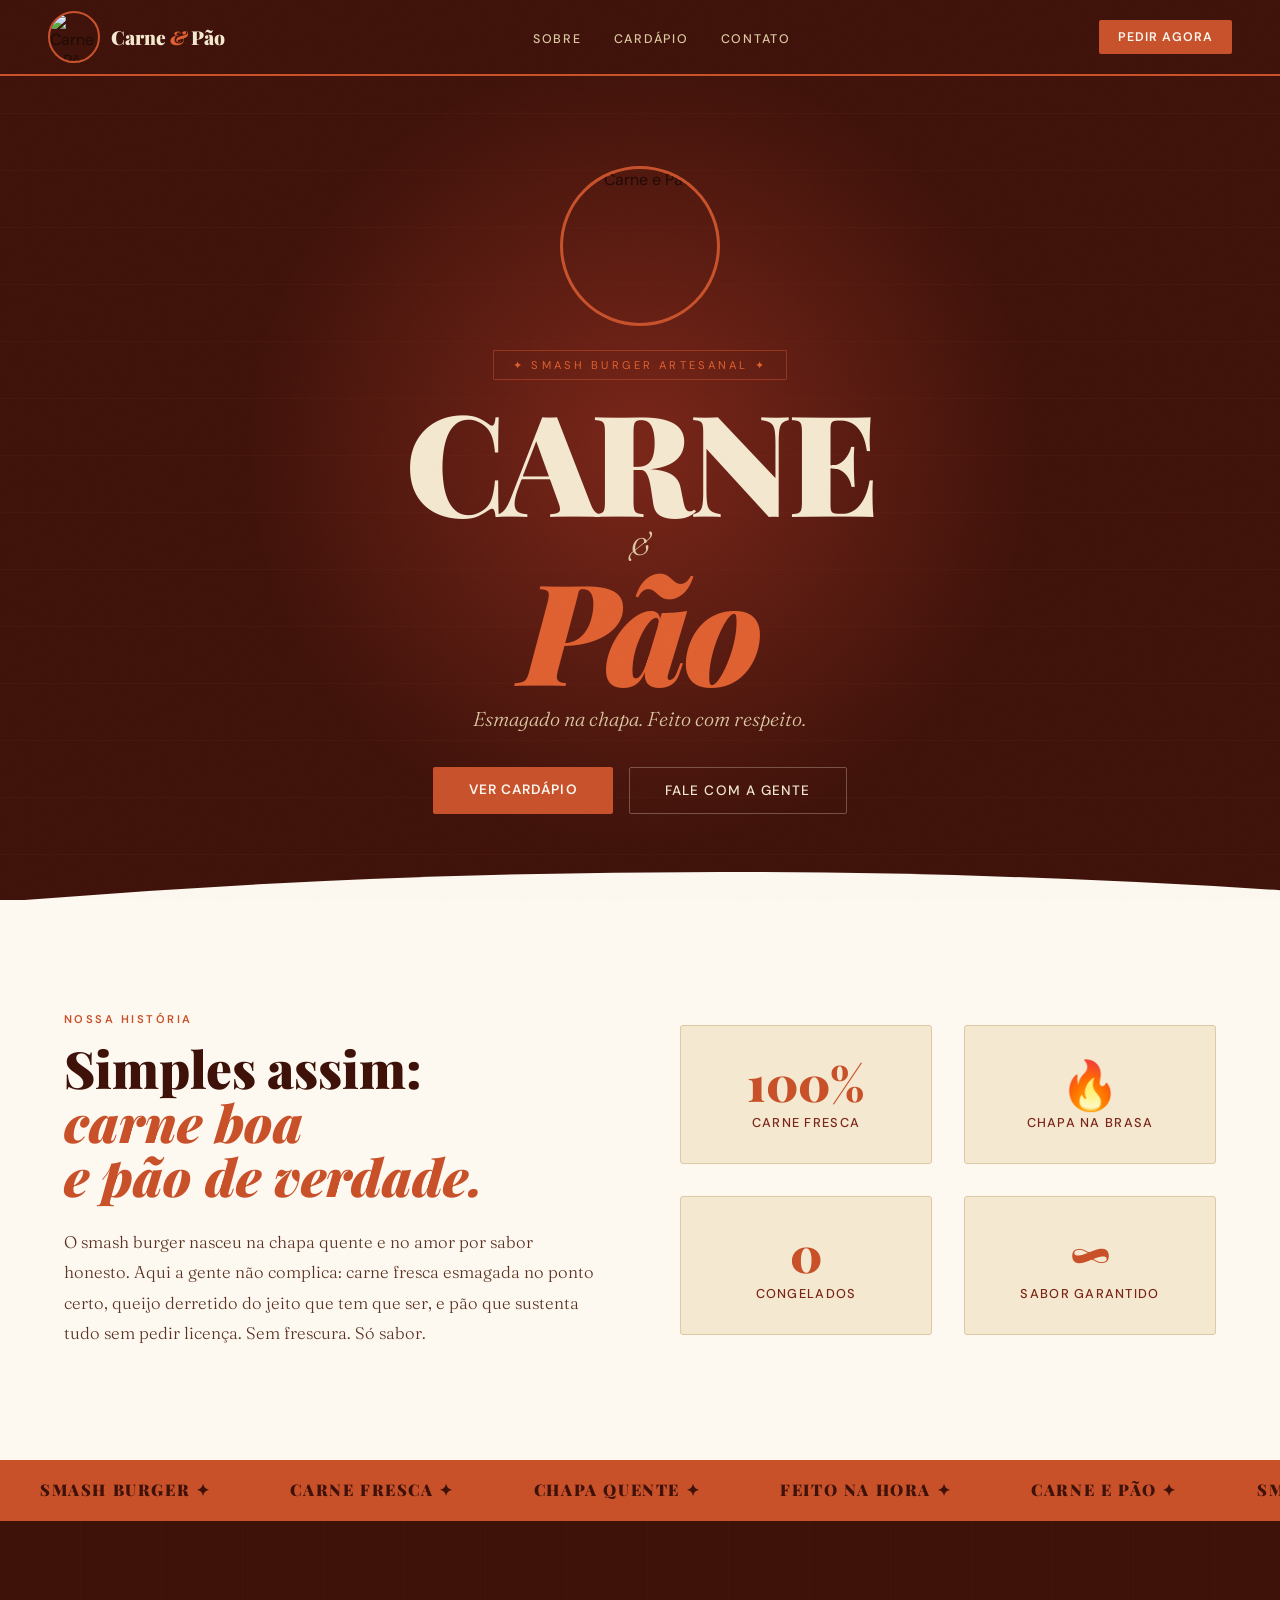
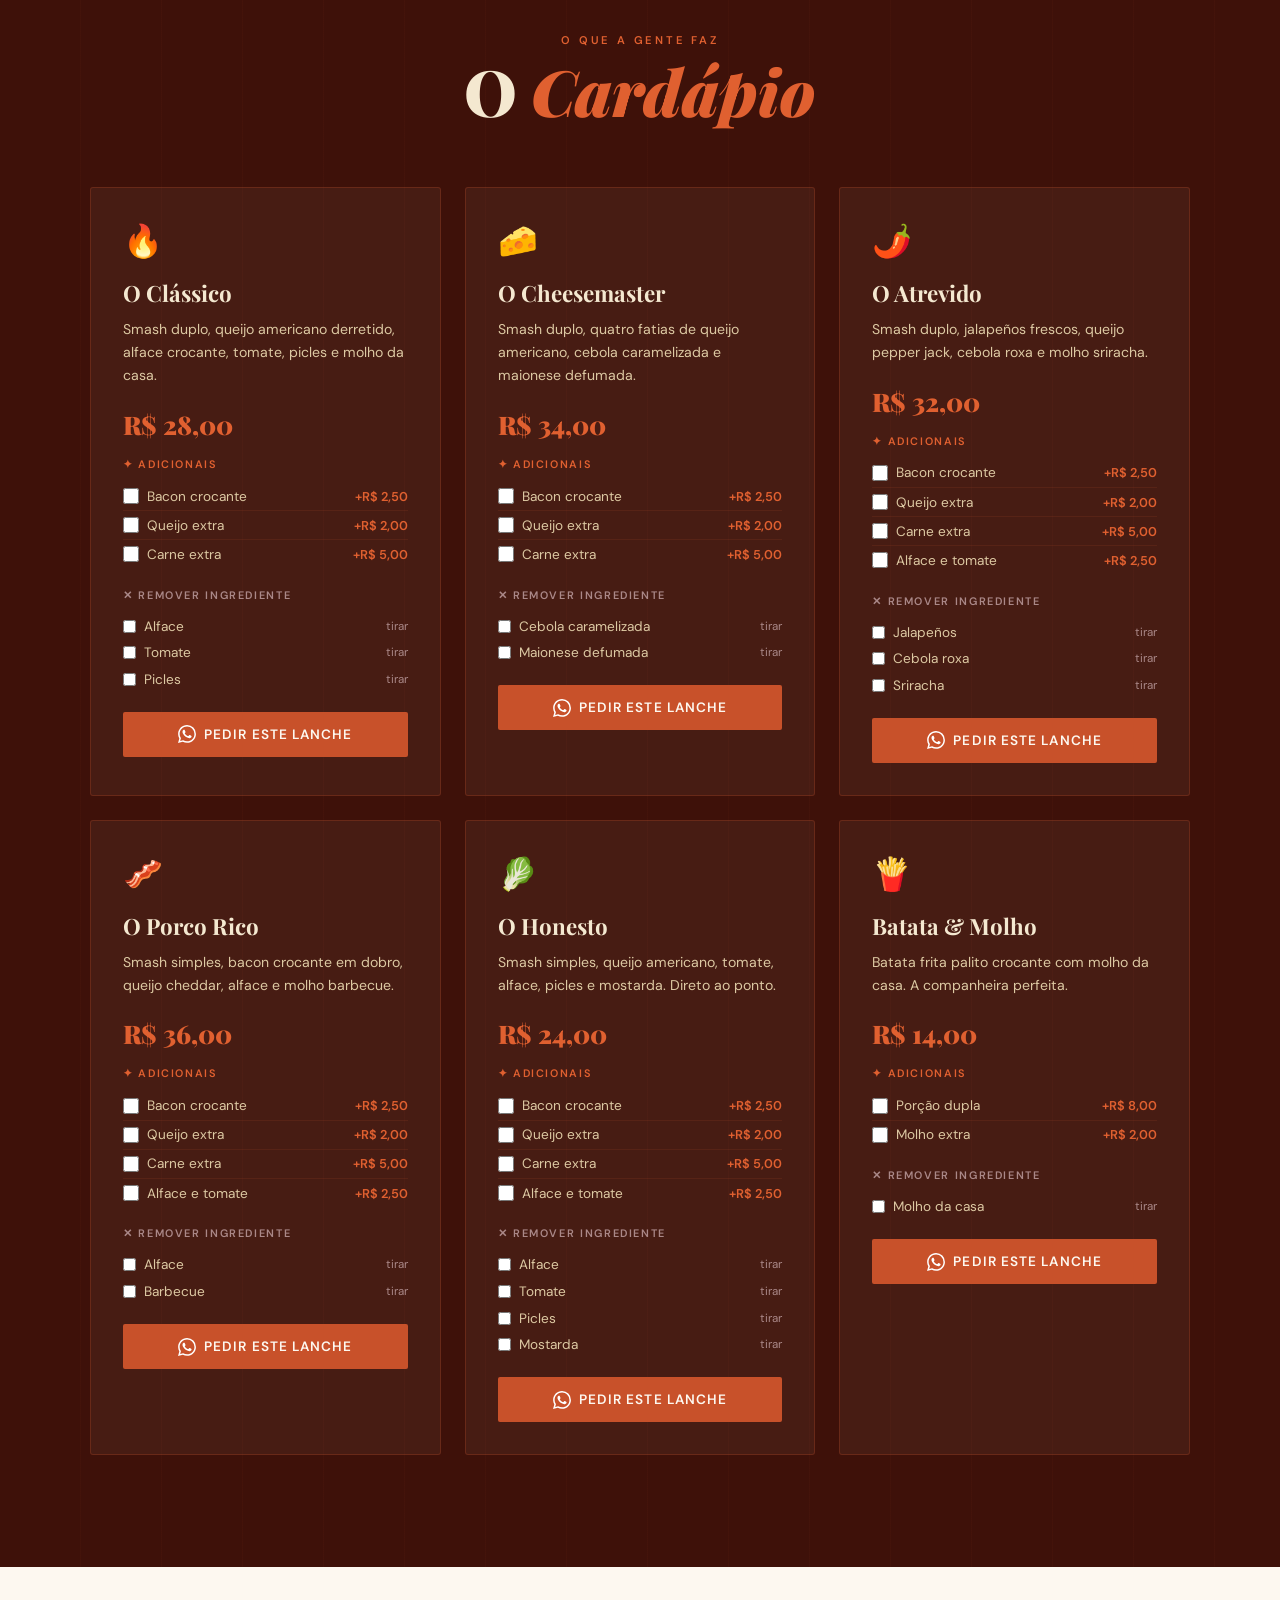
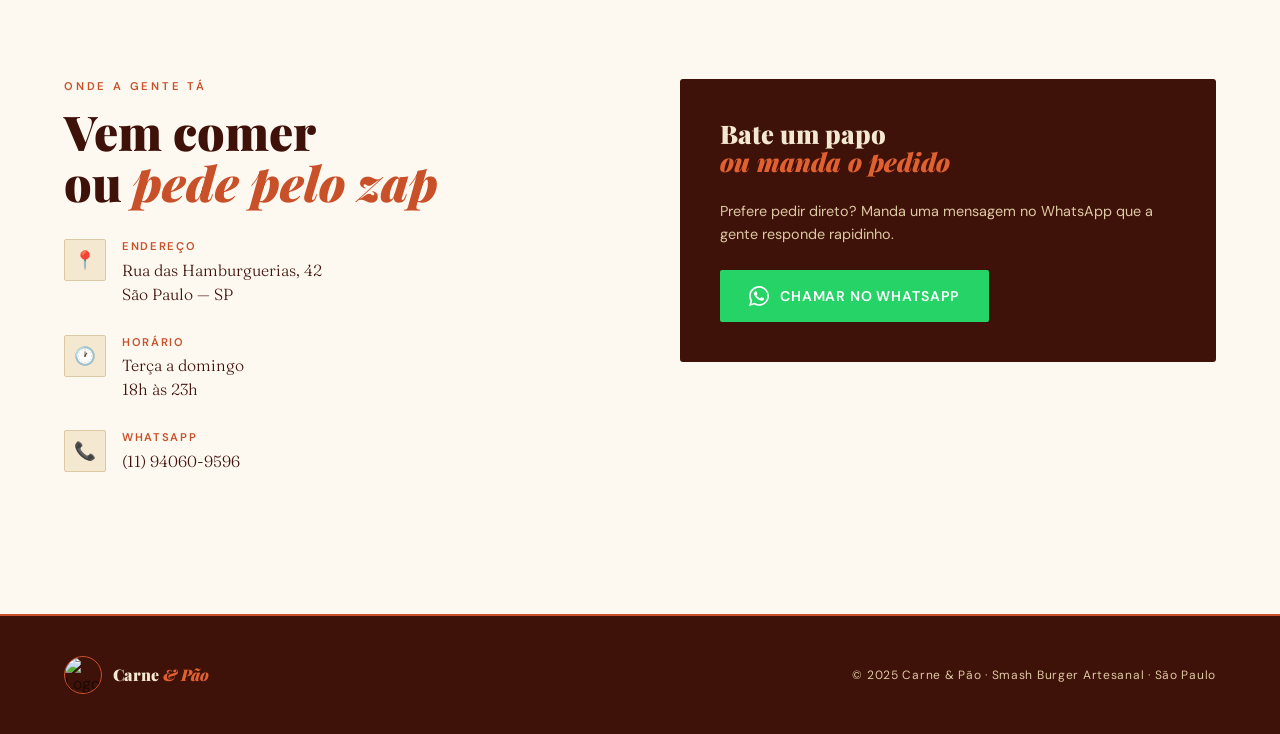
==== index.html @ 50d73ce3 "Update index.html" ====
<!DOCTYPE html>
<html lang="pt-BR">
<head>
  <meta charset="UTF-8"/>
  <meta name="viewport" content="width=device-width, initial-scale=1.0"/>
  <title>Carne & Pão — Smash Burger</title>
  <link rel="preconnect" href="https://fonts.googleapis.com">
  <link href="https://fonts.googleapis.com/css2?family=Playfair+Display:ital,wght@0,700;0,900;1,700&family=Fraunces:ital,opsz,wght@0,9..144,300;1,9..144,400&family=DM+Sans:wght@400;500;600&display=swap" rel="stylesheet">
  <style>
    * , ::before, *::after { margin:0; padding:0; box-sizing:border-box; }
    :root {
      --laranja:#C8512A; --laranja-vivo:#E06030;
      --vinho:#7A2518; --vinho-escuro:#3E1109;
      --creme:#F4E8D0; --creme-escuro:#DDC9A3;
      --branco:#FDF8F0; --texto:#1E0A04;
    }
    html { scroll-behavior:smooth; }
    body { font-family:'DM Sans',sans-serif; background:var(--creme); color:var(--texto); overflow-x:hidden; }
    body::after { content:''; position:fixed; inset:0; z-index:999; pointer-events:none;
      background-image:url("data:image/svg+xml,%3Csvg xmlns='http://www.w3.org/2000/svg' width='300' height='300'%3E%3Cfilter id='g'%3E%3CfeTurbulence type='fractalNoise' baseFrequency='0.9' numOctaves='4' stitchTiles='stitch'/%3E%3C/filter%3E%3Crect width='300' height='300' filter='url(%23g)' opacity='0.045'/%3E%3C/svg%3E"); opacity:.6; }
    /* NAV */
    nav { position:fixed; top:0; left:0; right:0; z-index:200; display:flex; align-items:center; justify-content:space-between; padding:0.7rem 3rem; background:var(--vinho-escuro); border-bottom:2px solid var(--laranja); }
    .nav-logo-img { height:52px; width:52px; border-radius:50%; object-fit:cover; border:2px solid var(--laranja); }
    .nav-brand { font-family:'Playfair Display',serif; font-weight:900; font-size:1.2rem; color:var(--creme); margin-left:.7rem; }
    .nav-brand span { color:var(--laranja-vivo); font-style:italic; }
    .nav-left { display:flex; align-items:center; }
    .nav-links { list-style:none; display:flex; gap:2rem; }
    .nav-links a { font-size:.78rem; font-weight:500; letter-spacing:.14em; text-transform:uppercase; color:var(--creme-escuro); text-decoration:none; transition:color .2s; }
    .nav-links a:hover { color:var(--laranja-vivo); }
    .nav-wpp { background:var(--laranja); color:var(--branco); padding:.55rem 1.2rem; border-radius:2px; font-size:.78rem; font-weight:600; letter-spacing:.08em; text-transform:uppercase; text-decoration:none; transition:background .2s,transform .15s; }
    .nav-wpp:hover { background:var(--laranja-vivo); transform:translateY(-1px); }
    /* HERO */
    #hero { min-height:100vh; background:var(--vinho-escuro); display:flex; align-items:center; justify-content:center; position:relative; overflow:hidden; padding-top:80px; }
    .hero-circle { position:absolute; width:min(90vw,780px); height:min(90vw,780px); border-radius:50%; background:radial-gradient(circle at center,var(--vinho) 0%,transparent 72%); top:50%; left:50%; transform:translate(-50%,-50%); }
    #hero::before { content:''; position:absolute; inset:0; background-image:repeating-linear-gradient(180deg,transparent,transparent 56px,rgba(200,81,42,.06) 56px,rgba(200,81,42,.06) 57px); }
    .hero-arc { position:absolute; bottom:-2px; left:0; right:0; }
    .hero-inner { position:relative; z-index:2; text-align:center; padding:2rem 1.5rem; display:flex; flex-direction:column; align-items:center; }
    .hero-logo { width:160px; height:160px; border-radius:50%; object-fit:cover; border:3px solid var(--laranja); margin-bottom:1.5rem; animation:fadeUp .7s ease both; }
    .hero-badge { display:inline-block; font-size:.7rem; letter-spacing:.28em; text-transform:uppercase; color:var(--laranja-vivo); border:1px solid rgba(200,81,42,.5); padding:.45rem 1.2rem; border-radius:1px; margin-bottom:1.2rem; animation:fadeUp .7s .12s ease both; }
    .hero-title { font-family:'Playfair Display',serif; font-size:clamp(3rem,11vw,9rem); font-weight:900; line-height:.85; color:var(--creme); letter-spacing:-.03em; animation:fadeUp .7s .2s ease both; }
    .hero-title em { font-style:italic; color:var(--laranja-vivo); }
    .hero-e { font-family:'Fraunces',serif; font-style:italic; font-weight:300; font-size:clamp(1rem,3vw,2rem); color:var(--creme-escuro); margin:.3rem 0; animation:fadeUp .7s .28s ease both; }
    .hero-sub { font-family:'Fraunces',serif; font-style:italic; font-weight:300; font-size:clamp(.95rem,2vw,1.25rem); color:var(--creme-escuro); margin-top:1.2rem; margin-bottom:2.2rem; animation:fadeUp .7s .36s ease both; }
    .hero-btns { display:flex; gap:1rem; flex-wrap:wrap; justify-content:center; animation:fadeUp .7s .44s ease both; }
    .btn-primary { background:var(--laranja); color:var(--branco); padding:.9rem 2.2rem; border-radius:2px; font-size:.85rem; font-weight:600; letter-spacing:.08em; text-transform:uppercase; text-decoration:none; transition:background .2s,transform .15s; }
    .btn-primary:hover { background:var(--laranja-vivo); transform:translateY(-2px); }
    .btn-ghost { background:transparent; color:var(--creme); padding:.9rem 2.2rem; border-radius:2px; border:1.5px solid rgba(244,232,208,.3); font-size:.85rem; font-weight:500; letter-spacing:.08em; text-transform:uppercase; text-decoration:none; transition:border-color .2s,color .2s,transform .15s; }
    .btn-ghost:hover { border-color:var(--creme); transform:translateY(-2px); }
    /* SOBRE */
    #sobre { background:var(--branco); padding:7rem 4rem; display:grid; grid-template-columns:1fr 1fr; gap:5rem; align-items:center; }
    .sobre-label { font-size:.7rem; letter-spacing:.22em; text-transform:uppercase; color:var(--laranja); font-weight:600; margin-bottom:1rem; }
    .sobre-titulo { font-family:'Playfair Display',serif; font-size:clamp(2.2rem,4vw,3.5rem); font-weight:900; line-height:1.05; color:var(--vinho-escuro); margin-bottom:1.5rem; }
    .sobre-titulo em { font-style:italic; color:var(--laranja); }
    .sobre-texto { font-family:'Fraunces',serif; font-size:1.05rem; line-height:1.8; color:#5a3020; font-weight:300; }
    .sobre-stats { display:grid; grid-template-columns:1fr 1fr; gap:2rem; }
    .stat { background:var(--creme); border:1px solid var(--creme-escuro); padding:2rem 1.5rem; border-radius:3px; text-align:center; }
    .stat-num { font-family:'Playfair Display',serif; font-size:3rem; font-weight:900; color:var(--laranja); line-height:1; }
    .stat-desc { font-size:.8rem; letter-spacing:.1em; text-transform:uppercase; color:var(--vinho); margin-top:.5rem; font-weight:500; }
    /* FAIXA */
    .faixa { background:var(--laranja); padding:1.2rem 0; overflow:hidden; white-space:nowrap; }
    .faixa-inner { display:inline-flex; animation:slide 18s linear infinite; }
    .faixa-item { font-family:'Playfair Display',serif; font-size:1rem; font-weight:900; letter-spacing:.1em; text-transform:uppercase; color:var(--vinho-escuro); padding:0 2.5rem; }
    @keyframes slide { from{transform:translateX(0)} to{transform:translateX(-50%)} }
    /* CARDÁPIO */
    #cardapio { background:var(--vinho-escuro); padding:7rem 4rem; position:relative; overflow:hidden; }
    #cardapio::before { content:''; position:absolute; inset:0; background-image:repeating-linear-gradient(90deg,transparent,transparent 80px,rgba(200,81,42,.04) 80px,rgba(200,81,42,.04) 81px); }
    .section-header { text-align:center; margin-bottom:4rem; position:relative; z-index:2; }
    .section-label { font-size:.7rem; letter-spacing:.25em; text-transform:uppercase; color:var(--laranja-vivo); font-weight:600; margin-bottom:.8rem; }
    .section-titulo { font-family:'Playfair Display',serif; font-size:clamp(2rem,5vw,4rem); font-weight:900; color:var(--creme); line-height:1; }
    .section-titulo em { font-style:italic; color:var(--laranja-vivo); }
    .cardapio-grid { display:grid; grid-template-columns:repeat(auto-fit,minmax(300px,1fr)); gap:1.5rem; position:relative; z-index:2; max-width:1100px; margin:0 auto; }
    .card { background:rgba(244,232,208,.05); border:1px solid rgba(200,81,42,.25); border-radius:3px; padding:2rem; transition:background .2s,border-color .2s,transform .2s; position:relative; overflow:hidden; }
    .card::before { content:''; position:absolute; top:0; left:0; width:3px; height:100%; background:var(--laranja); transform:scaleY(0); transform-origin:bottom; transition:transform .3s ease; }
    .card:hover { background:rgba(244,232,208,.09); border-color:var(--laranja); transform:translateY(-3px); }
    .card:hover::before { transform:scaleY(1); }
    .card-emoji { font-size:2rem; margin-bottom:1rem; }
    .card-nome { font-family:'Playfair Display',serif; font-size:1.4rem; font-weight:700; color:var(--creme); margin-bottom:.6rem; }
    .card-desc { font-size:.88rem; line-height:1.65; color:var(--creme-escuro); margin-bottom:1.2rem; }
    .card-preco-base { font-family:'Playfair Display',serif; font-size:1.6rem; font-weight:900; color:var(--laranja-vivo); margin-bottom:1rem; }
    /* ADICIONAIS */
    .adicionais { margin-bottom:1.2rem; }
    .adicionais-titulo { font-size:.68rem; letter-spacing:.15em; text-transform:uppercase; color:var(--laranja-vivo); font-weight:600; margin-bottom:.7rem; }
    .adicional-item { display:flex; align-items:center; justify-content:space-between; padding:.35rem 0; border-bottom:1px solid rgba(200,81,42,.12); }
    .adicional-item:last-child { border-bottom:none; }
    .adicional-nome { font-size:.85rem; color:var(--creme-escuro); }
    .adicional-preco { font-size:.8rem; color:var(--laranja-vivo); font-weight:600; }
    .adicional-toggle { display:flex; align-items:center; gap:.5rem; }
    .adicional-toggle input[type=checkbox] { accent-color:var(--laranja); width:16px; height:16px; cursor:pointer; }
    /* REMOVÍVEIS */
    .removiveis { margin-bottom:1.2rem; }
    .removiveis-titulo { font-size:.68rem; letter-spacing:.15em; text-transform:uppercase; color:#a88; font-weight:600; margin-bottom:.7rem; }
    .remover-item { display:flex; align-items:center; gap:.5rem; padding:.3rem 0; }
    .remover-item label { font-size:.85rem; color:var(--creme-escuro); cursor:pointer; display:flex; align-items:center; gap:.5rem; }
    .remover-item input[type=checkbox]:checked + span { text-decoration:line-through; opacity:.5; }
    .btn-pedir { width:100%; background:var(--laranja); color:var(--branco); padding:.85rem; border:none; border-radius:2px; font-family:'DM Sans',sans-serif; font-size:.85rem; font-weight:600; letter-spacing:.08em; text-transform:uppercase; cursor:pointer; transition:background .2s,transform .15s; display:flex; align-items:center; justify-content:center; gap:.5rem; }
    .btn-pedir:hover { background:var(--laranja-vivo); transform:translateY(-1px); }
    .btn-pedir svg { width:18px; height:18px; fill:white; }
    /* CONTATO */
    #contato { background:var(--branco); padding:7rem 4rem; display:grid; grid-template-columns:1fr 1fr; gap:5rem; align-items:start; }
    .contato-titulo { font-family:'Playfair Display',serif; font-size:clamp(2rem,4vw,3rem); font-weight:900; color:var(--vinho-escuro); line-height:1.05; margin-bottom:2rem; }
    .contato-titulo em { font-style:italic; color:var(--laranja); }
    .info-item { display:flex; gap:1rem; align-items:flex-start; margin-bottom:1.8rem; }
    .info-icon { width:42px; height:42px; border-radius:2px; background:var(--creme); border:1px solid var(--creme-escuro); display:flex; align-items:center; justify-content:center; font-size:1.1rem; flex-shrink:0; }
    .info-label { font-size:.7rem; letter-spacing:.15em; text-transform:uppercase; color:var(--laranja); font-weight:600; margin-bottom:.3rem; }
    .info-valor { font-family:'Fraunces',serif; font-size:1rem; color:var(--vinho-escuro); font-weight:300; line-height:1.5; }
    .wpp-card { background:var(--vinho-escuro); border-radius:3px; padding:2.5rem; display:flex; flex-direction:column; gap:1.5rem; }
    .wpp-titulo { font-family:'Playfair Display',serif; font-size:1.6rem; font-weight:900; color:var(--creme); line-height:1.1; }
    .wpp-titulo em { font-style:italic; color:var(--laranja-vivo); }
    .wpp-desc { font-size:.9rem; color:var(--creme-escuro); line-height:1.6; }
    .btn-wpp { display:inline-flex; align-items:center; gap:.7rem; background:#25D366; color:#fff; padding:1rem 1.8rem; border-radius:2px; font-size:.88rem; font-weight:600; letter-spacing:.06em; text-transform:uppercase; text-decoration:none; transition:filter .2s,transform .15s; width:fit-content; }
    .btn-wpp:hover { filter:brightness(1.1); transform:translateY(-2px); }
    .btn-wpp svg { width:20px; height:20px; fill:white; }
    /* FOOTER */
    footer { background:var(--vinho-escuro); border-top:2px solid var(--laranja); padding:2.5rem 4rem; display:flex; align-items:center; justify-content:space-between; flex-wrap:wrap; gap:1rem; }
    .footer-logo { display:flex; align-items:center; gap:.7rem; }
    .footer-logo-img { width:38px; height:38px; border-radius:50%; object-fit:cover; border:1.5px solid var(--laranja); }
    .footer-logo-text { font-family:'Playfair Display',serif; font-weight:900; font-size:1rem; color:var(--creme); }
    .footer-logo-text span { font-style:italic; color:var(--laranja-vivo); }
    .footer-copy { font-size:.75rem; color:var(--creme-escuro); letter-spacing:.06em; }
    /* ANIMAÇÕES */
    @keyframes fadeUp { from{opacity:0;transform:translateY(24px)} to{opacity:1;transform:translateY(0)} }
    .reveal { opacity:0; transform:translateY(30px); transition:opacity .7s ease,transform .7s ease; }
    .reveal.visible { opacity:1; transform:none; }
    /* RESPONSIVE */
    @media(max-width:768px){
      nav { padding:1rem 1.5rem; }
      .nav-links { display:none; }
      #sobre,#contato { grid-template-columns:1fr; gap:3rem; padding:5rem 1.5rem; }
      #cardapio { padding:5rem 1.5rem; }
      .sobre-stats { grid-template-columns:1fr 1fr; }
      footer { padding:2rem 1.5rem; }
    }
  </style>
</head>
<body>
<!-- NAV -->
<nav>
  <div class="nav-left">
    <img class="nav-logo-img" src="[data-uri]" alt="Carne e Pão"/>

    <div class="nav-brand">Carne <span>&amp;</span> Pão</div>
  </div>
  <ul class="nav-links">
    <li><a href="#sobre">Sobre</a></li>
    <li><a href="#cardapio">Cardápio</a></li>
    <li><a href="#contato">Contato</a></li>
  </ul>
  <a class="nav-wpp" href="https://wa.me/5511940609596" target="_blank">Pedir agora</a>
</nav>
<!-- HERO -->
<section id="hero">
  <div class="hero-circle"></div>
  <div class="hero-inner">
    <img class="hero-logo" src="[data-uri]" alt="Carne e Pão"/>
    <span class="hero-badge">✦ Smash Burger Artesanal ✦</span>
    <div class="hero-title">CARNE</div>
    <div class="hero-e">&amp;</div>
    <div class="hero-title"><em>Pão</em></div>
    <p class="hero-sub">Esmagado na chapa. Feito com respeito.</p>
    <div class="hero-btns">
      <a class="btn-primary" href="#cardapio">Ver cardápio</a>
      <a class="btn-ghost" href="#contato">Fale com a gente</a>
    </div>
  </div>
  <svg class="hero-arc" viewBox="0 0 1440 60" preserveAspectRatio="none" style="display:block;height:60px">
    <path d="M0,60 Q720,0 1440,60 L1440,60 L0,60 Z" fill="#FDF8F0"/>
  </svg>
</section>
<!-- SOBRE -->
<section id="sobre">
  <div class="reveal">
    <div class="sobre-label">Nossa história</div>
    <h2 class="sobre-titulo">Simples assim:<br><em>carne boa<br>e pão de verdade.</em></h2>
    <p class="sobre-texto">O smash burger nasceu na chapa quente e no amor por sabor honesto. Aqui a gente não complica: carne fresca esmagada no ponto certo, queijo derretido do jeito que tem que ser, e pão que sustenta tudo sem pedir licença. Sem frescura. Só sabor.</p>
  </div>
  <div class="sobre-stats reveal">
    <div class="stat"><div class="stat-num">100%</div><div class="stat-desc">Carne fresca</div></div>
    <div class="stat"><div class="stat-num">🔥</div><div class="stat-desc">Chapa na brasa</div></div>
    <div class="stat"><div class="stat-num">0</div><div class="stat-desc">Congelados</div></div>
    <div class="stat"><div class="stat-num">∞</div><div class="stat-desc">Sabor garantido</div></div>
  </div>
</section>
<!-- FAIXA -->
<div class="faixa" aria-hidden="true">
  <div class="faixa-inner">
    <span class="faixa-item">Smash Burger ✦</span><span class="faixa-item">Carne Fresca ✦</span><span class="faixa-item">Chapa Quente ✦</span><span class="faixa-item">Feito na Hora ✦</span><span class="faixa-item">Carne e Pão ✦</span>
    <span class="faixa-item">Smash Burger ✦</span><span class="faixa-item">Carne Fresca ✦</span><span class="faixa-item">Chapa Quente ✦</span><span class="faixa-item">Feito na Hora ✦</span><span class="faixa-item">Carne e Pão ✦</span>
  </div>
</div>
<!-- CARDÁPIO -->
<section id="cardapio">
  <div class="section-header">
    <div class="section-label">O que a gente faz</div>
    <h2 class="section-titulo">O <em>Cardápio</em></h2>
  </div>
  <div class="cardapio-grid" id="cardapio-grid">
    <!-- Cards gerados via JS -->
  </div>
</section>
<!-- CONTATO -->
<section id="contato">
  <div class="reveal">
    <div class="section-label" style="color:var(--laranja);margin-bottom:.8rem;">Onde a gente tá</div>
    <h2 class="contato-titulo">Vem comer<br>ou <em>pede pelo zap</em></h2>
    <div class="info-item">
      <div class="info-icon">📍</div>
      <div><div class="info-label">Endereço</div><div class="info-valor">Rua das Hamburguerias, 42<br>São Paulo — SP</div></div>
    </div>
    <div class="info-item">
      <div class="info-icon">🕐</div>
      <div><div class="info-label">Horário</div><div class="info-valor">Terça a domingo<br>18h às 23h</div></div>
    </div>
    <div class="info-item">
      <div class="info-icon">📞</div>
      <div><div class="info-label">WhatsApp</div><div class="info-valor">(11) 94060-9596</div></div>
    </div>
  </div>
  <div class="wpp-card reveal">
    <div class="wpp-titulo">Bate um papo<br><em>ou manda o pedido</em></div>
    <p class="wpp-desc">Prefere pedir direto? Manda uma mensagem no WhatsApp que a gente responde rapidinho.</p>
    <a class="btn-wpp" href="https://wa.me/5511940609596" target="_blank">
      <svg viewBox="0 0 24 24"><path d="M17.472 14.382c-.297-.149-1.758-.867-2.03-.967-.273-.099-.471-.148-.67.15-.197.297-.767.966-.94 1.164-.173.199-.347.223-.644.075-.297-.15-1.255-.463-2.39-1.475-.883-.788-1.48-1.761-1.653-2.059-.173-.297-.018-.458.13-.606.134-.133.298-.347.446-.52.149-.174.198-.298.298-.497.099-.198.05-.371-.025-.52-.075-.149-.669-1.612-.916-2.207-.242-.579-.487-.5-.669-.51-.173-.008-.371-.01-.57-.01-.198 0-.52.074-.792.372-.272.297-1.04 1.016-1.04 2.479 0 1.462 1.065 2.875 1.213 3.074.149.198 2.096 3.2 5.077 4.487.709.306 1.262.489 1.694.625.712.227 1.36.195 1.871.118.571-.085 1.758-.719 2.006-1.413.248-.694.248-1.289.173-1.413-.074-.124-.272-.198-.57-.347m-5.421 7.403h-.004a9.87 9.87 0 01-5.031-1.378l-.361-.214-3.741.982.998-3.648-.235-.374a9.86 9.86 0 01-1.51-5.26c.001-5.45 4.436-9.884 9.888-9.884 2.64 0 5.122 1.03 6.988 2.898a9.825 9.825 0 012.893 6.994c-.003 5.45-4.437 9.884-9.885 9.884m8.413-18.297A11.815 11.815 0 0012.05 0C5.495 0 .16 5.335.157 11.892c0 2.096.547 4.142 1.588 5.945L.057 24l6.305-1.654a11.882 11.882 0 005.683 1.448h.005c6.554 0 11.89-5.335 11.893-11.893a11.821 11.821 0 00-3.48-8.413Z"/></svg>
      Chamar no WhatsApp
    </a>
  </div>
</section>
<!-- FOOTER -->
<footer>
  <div class="footer-logo">
    <img class="footer-logo-img" src="[data-uri]" alt="Logo"/>
    <div class="footer-logo-text">Carne <span>&amp; Pão</span></div>
  </div>
  <div class="footer-copy">© 2025 Carne &amp; Pão · Smash Burger Artesanal · São Paulo</div>
</footer>
<script>
const WPP = '5511940609596';
// ── CARDÁPIO ──────────────────────────────────────
const CARDAPIO = [
  {
    emoji:'🔥', nome:'O Clássico', preco:28,
    desc:'Smash duplo, queijo americano derretido, alface crocante, tomate, picles e molho da casa.',
    tag:'Mais pedido',
    adicionais:[
      {nome:'Bacon crocante',preco:2.50},
      {nome:'Queijo extra',preco:2.00},
      {nome:'Carne extra',preco:5.00},
    ],
    removiveis:['Alface','Tomate','Picles']
  },
  {
    emoji:'🧀', nome:'O Cheesemaster', preco:34,
    desc:'Smash duplo, quatro fatias de queijo americano, cebola caramelizada e maionese defumada.',
    tag:'Queijeiro',
    adicionais:[
      {nome:'Bacon crocante',preco:2.50},
      {nome:'Queijo extra',preco:2.00},
      {nome:'Carne extra',preco:5.00},
    ],
    removiveis:['Cebola caramelizada','Maionese defumada']
  },
  {
    emoji:'🌶️', nome:'O Atrevido', preco:32,
    desc:'Smash duplo, jalapeños frescos, queijo pepper jack, cebola roxa e molho sriracha.',
    tag:'Apimentado',
    adicionais:[
      {nome:'Bacon crocante',preco:2.50},
      {nome:'Queijo extra',preco:2.00},
      {nome:'Carne extra',preco:5.00},
      {nome:'Alface e tomate',preco:2.50},
    ],
    removiveis:['Jalapeños','Cebola roxa','Sriracha']
  },
  {
    emoji:'🥓', nome:'O Porco Rico', preco:36,
    desc:'Smash simples, bacon crocante em dobro, queijo cheddar, alface e molho barbecue.',
    tag:'Especial',
    adicionais:[
      {nome:'Bacon crocante',preco:2.50},
      {nome:'Queijo extra',preco:2.00},
      {nome:'Carne extra',preco:5.00},
      {nome:'Alface e tomate',preco:2.50},
    ],
    removiveis:['Alface','Barbecue']
  },
  {
    emoji:'🥬', nome:'O Honesto', preco:24,
    desc:'Smash simples, queijo americano, tomate, alface, picles e mostarda. Direto ao ponto.',
    tag:'Direto ao ponto',
    adicionais:[
      {nome:'Bacon crocante',preco:2.50},
      {nome:'Queijo extra',preco:2.00},
      {nome:'Carne extra',preco:5.00},
      {nome:'Alface e tomate',preco:2.50},
    ],
    removiveis:['Alface','Tomate','Picles','Mostarda']
  },
  {
    emoji:'🍟', nome:'Batata & Molho', preco:14,
    desc:'Batata frita palito crocante com molho da casa. A companheira perfeita.',
    tag:'Acompanhamento',
    adicionais:[
      {nome:'Porção dupla',preco:8.00},
      {nome:'Molho extra',preco:2.00},
    ],
    removiveis:['Molho da casa']
  },
];

// ── RENDER CARDS ──────────────────────────────────
function renderCards() {
  const grid = document.getElementById('cardapio-grid');
  grid.innerHTML = '';
  CARDAPIO.forEach((item, idx) => {
    const addIds   = item.adicionais.map((_,i) => `add-${idx}-${i}`);
    const remIds   = item.removiveis.map((_,i) => `rem-${idx}-${i}`);
    const addsHTML = item.adicionais.map((a,i) => `
      <div class="adicional-item">
        <div class="adicional-toggle">
          <input type="checkbox" id="${addIds[i]}" data-idx="${idx}" onchange="atualizaPreco(${idx})">
          <label for="${addIds[i]}" class="adicional-nome">${a.nome}</label>
        </div>
        <span class="adicional-preco">+R$ ${a.preco.toFixed(2).replace('.',',')}</span>
      </div>`).join('');
    const remsHTML = item.removiveis.map((r,i) => `
      <div class="remover-item">
        <label for="${remIds[i]}">
          <input type="checkbox" id="${remIds[i]}" data-idx="${idx}">
          <span>${r}</span>
        </label>
        <span style="font-size:.72rem;color:#a88;margin-left:auto">tirar</span>
      </div>`).join('');
    const card = document.createElement('div');
    card.className = 'card reveal';
    card.innerHTML = `
      <div class="card-emoji">${item.emoji}</div>
      <div class="card-nome">${item.nome}</div>
      <p class="card-desc">${item.desc}</p>
      <div class="card-preco-base" id="preco-${idx}">R$ ${item.preco.toFixed(2).replace('.',',')}</div>
      <div class="adicionais">
        <div class="adicionais-titulo">✦ Adicionais</div>
        ${addsHTML}
      </div>
      <div class="removiveis">
        <div class="removiveis-titulo">✕ Remover ingrediente</div>
        ${remsHTML}
      </div>
      <button class="btn-pedir" onclick="fazerPedido(${idx})">
        <svg viewBox="0 0 24 24"><path d="M17.472 14.382c-.297-.149-1.758-.867-2.03-.967-.273-.099-.471-.148-.67.15-.197.297-.767.966-.94 1.164-.173.199-.347.223-.644.075-.297-.15-1.255-.463-2.39-1.475-.883-.788-1.48-1.761-1.653-2.059-.173-.297-.018-.458.13-.606.134-.133.298-.347.446-.52.149-.174.198-.298.298-.497.099-.198.05-.371-.025-.52-.075-.149-.669-1.612-.916-2.207-.242-.579-.487-.5-.669-.51-.173-.008-.371-.01-.57-.01-.198 0-.52.074-.792.372-.272.297-1.04 1.016-1.04 2.479 0 1.462 1.065 2.875 1.213 3.074.149.198 2.096 3.2 5.077 4.487.709.306 1.262.489 1.694.625.712.227 1.36.195 1.871.118.571-.085 1.758-.719 2.006-1.413.248-.694.248-1.289.173-1.413-.074-.124-.272-.198-.57-.347m-5.421 7.403h-.004a9.87 9.87 0 01-5.031-1.378l-.361-.214-3.741.982.998-3.648-.235-.374a9.86 9.86 0 01-1.51-5.26c.001-5.45 4.436-9.884 9.888-9.884 2.64 0 5.122 1.03 6.988 2.898a9.825 9.825 0 012.893 6.994c-.003 5.45-4.437 9.884-9.885 9.884m8.413-18.297A11.815 11.815 0 0012.05 0C5.495 0 .16 5.335.157 11.892c0 2.096.547 4.142 1.588 5.945L.057 24l6.305-1.654a11.882 11.882 0 005.683 1.448h.005c6.554 0 11.89-5.335 11.893-11.893a11.821 11.821 0 00-3.48-8.413Z"/></svg>
        Pedir este lanche
      </button>`;
    grid.appendChild(card);
  });
  observeReveal();
}
// ── ATUALIZA PREÇO ────────────────────────────────
function atualizaPreco(idx) {
  const item = CARDAPIO[idx];
  let total = item.preco;
  item.adicionais.forEach((a,i) => {
    const cb = document.getElementById(`add-${idx}-${i}`);
    if (cb && cb.checked) total += a.preco;
  });
  const el = document.getElementById(`preco-${idx}`);
  if (el) el.textContent = 'R$ ' + total.toFixed(2).replace('.',',');
}
// ── MODAL DE ENTREGA ──────────────────────────────
function fazerPedido(idx) {
  const item = CARDAPIO[idx];
  // coleta adicionais marcados
  const addsEsc = [];
  item.adicionais.forEach((a,i) => {
    const cb = document.getElementById(`add-${idx}-${i}`);
    if (cb && cb.checked) addsEsc.push(a.nome);
  });
  // coleta remoções marcadas
  const remsEsc = [];
  item.removiveis.forEach((r,i) => {
    const cb = document.getElementById(`rem-${idx}-${i}`);
    if (cb && cb.checked) remsEsc.push(r);
  });
  let total = item.preco;
  item.adicionais.forEach((a,i) => {
    const cb = document.getElementById(`add-${idx}-${i}`);
    if (cb && cb.checked) total += a.preco;
  });
  showModal(idx, item, addsEsc, remsEsc, total);
}
// ── MODAL ─────────────────────────────────────────
function showModal(idx, item, adds, rems, total) {
  // remove modal anterior se existir
  const old = document.getElementById('modal-overlay');
  if (old) old.remove();
  const overlay = document.createElement('div');
  overlay.id = 'modal-overlay';
  overlay.style.cssText = `position:fixed;inset:0;background:rgba(30,10,4,.75);z-index:500;display:flex;align-items:center;justify-content:center;padding:1rem;`;
  overlay.innerHTML = `
    <div style="background:var(--branco);border-radius:4px;max-width:480px;width:100%;padding:2rem;position:relative;max-height:90vh;overflow-y:auto;">
      <button onclick="document.getElementById('modal-overlay').remove()" style="position:absolute;top:1rem;right:1rem;background:none;border:none;font-size:1.4rem;cursor:pointer;color:var(--vinho-escuro);">✕</button>
      <div style="font-family:'Playfair Display',serif;font-size:1.5rem;font-weight:900;color:var(--vinho-escuro);margin-bottom:.3rem;">${item.emoji} ${item.nome}</div>
      ${adds.length ? `<div style="font-size:.85rem;color:var(--laranja);margin-bottom:.2rem;"><strong>Adicionais:</strong> ${adds.join(', ')}</div>` : ''}
      ${rems.length ? `<div style="font-size:.85rem;color:#a33;margin-bottom:.6rem;"><strong>Sem:</strong> ${rems.join(', ')}</div>` : ''}
      <div style="font-family:'Playfair Display',serif;font-size:1.4rem;font-weight:900;color:var(--laranja-vivo);margin-bottom:1.5rem;">Total: R$ ${total.toFixed(2).replace('.',',')}</div>
      <div style="font-size:.75rem;letter-spacing:.15em;text-transform:uppercase;color:var(--laranja);font-weight:600;margin-bottom:.8rem;">Tipo de entrega</div>
      <div style="display:flex;gap:1rem;margin-bottom:1.5rem;">
        <label style="flex:1;cursor:pointer;">
          <input type="radio" name="entrega" value="delivery" checked onchange="toggleEntrega()" style="display:none">
          <div class="entrega-opt" id="opt-delivery" style="border:2px solid var(--laranja);border-radius:3px;padding:.8rem;text-align:center;background:rgba(200,81,42,.1);">
            <div style="font-size:1.3rem">🛵</div>
            <div style="font-size:.82rem;font-weight:600;color:var(--vinho-escuro)">Delivery</div>
          </div>
        </label>
        <label style="flex:1;cursor:pointer;">
          <input type="radio" name="entrega" value="retirada" onchange="toggleEntrega()" style="display:none">
          <div class="entrega-opt" id="opt-retirada" style="border:2px solid var(--creme-escuro);border-radius:3px;padding:.8rem;text-align:center;">
            <div style="font-size:1.3rem">🏃</div>
            <div style="font-size:.82rem;font-weight:600;color:var(--vinho-escuro)">Retirada</div>
          </div>
        </label>
      </div>
      <div id="campos-delivery">
        <div style="margin-bottom:1rem;">
          <label style="font-size:.72rem;letter-spacing:.12em;text-transform:uppercase;color:var(--laranja);font-weight:600;display:block;margin-bottom:.4rem">CEP</label>
          <input id="campo-cep" type="text" placeholder="00000-000" maxlength="9" oninput="formataCep(this)" style="width:100%;padding:.7rem;border:1.5px solid var(--creme-escuro);border-radius:2px;font-size:.95rem;font-family:'DM Sans',sans-serif;background:var(--branco);">
        </div>
        <div style="margin-bottom:1rem;">
          <label style="font-size:.72rem;letter-spacing:.12em;text-transform:uppercase;color:var(--laranja);font-weight:600;display:block;margin-bottom:.4rem">Endereço</label>
          <input id="campo-end" type="text" placeholder="Rua, Avenida..." style="width:100%;padding:.7rem;border:1.5px solid var(--creme-escuro);border-radius:2px;font-size:.95rem;font-family:'DM Sans',sans-serif;background:var(--branco);">
        </div>
        <div style="margin-bottom:1.5rem;">
          <label style="font-size:.72rem;letter-spacing:.12em;text-transform:uppercase;color:var(--laranja);font-weight:600;display:block;margin-bottom:.4rem">Número / Complemento</label>
          <input id="campo-num" type="text" placeholder="Número, apto, bloco..." style="width:100%;padding:.7rem;border:1.5px solid var(--creme-escuro);border-radius:2px;font-size:.95rem;font-family:'DM Sans',sans-serif;background:var(--branco);">
        </div>
      </div>
      <div id="msg-retirada" style="display:none;background:var(--creme);border-radius:3px;padding:1rem;margin-bottom:1.5rem;font-size:.9rem;color:var(--vinho-escuro);">
        📍 <strong>Retirada no local:</strong><br>Rua das Hamburguerias, 42 — São Paulo, SP<br>Horário: Terça a domingo, 18h às 23h
      </div>
      <button onclick="confirmarPedido(${JSON.stringify(item.nome).replace(/"/g,"'")}, '${adds.join(', ')}', '${rems.join(', ')}', '${total.toFixed(2).replace('.',',')}')" style="width:100%;background:#25D366;color:#fff;padding:1rem;border:none;border-radius:2px;font-family:'DM Sans',sans-serif;font-size:.9rem;font-weight:600;letter-spacing:.08em;text-transform:uppercase;cursor:pointer;display:flex;align-items:center;justify-content:center;gap:.6rem;">
        <svg style="width:20px;height:20px;fill:white" viewBox="0 0 24 24"><path d="M17.472 14.382c-.297-.149-1.758-.867-2.03-.967-.273-.099-.471-.148-.67.15-.197.297-.767.966-.94 1.164-.173.199-.347.223-.644.075-.297-.15-1.255-.463-2.39-1.475-.883-.788-1.48-1.761-1.653-2.059-.173-.297-.018-.458.13-.606.134-.133.298-.347.446-.52.149-.174.198-.298.298-.497.099-.198.05-.371-.025-.52-.075-.149-.669-1.612-.916-2.207-.242-.579-.487-.5-.669-.51-.173-.008-.371-.01-.57-.01-.198 0-.52.074-.792.372-.272.297-1.04 1.016-1.04 2.479 0 1.462 1.065 2.875 1.213 3.074.149.198 2.096 3.2 5.077 4.487.709.306 1.262.489 1.694.625.712.227 1.36.195 1.871.118.571-.085 1.758-.719 2.006-1.413.248-.694.248-1.289.173-1.413-.074-.124-.272-.198-.57-.347m-5.421 7.403h-.004a9.87 9.87 0 01-5.031-1.378l-.361-.214-3.741.982.998-3.648-.235-.374a9.86 9.86 0 01-1.51-5.26c.001-5.45 4.436-9.884 9.888-9.884 2.64 0 5.122 1.03 6.988 2.898a9.825 9.825 0 012.893 6.994c-.003 5.45-4.437 9.884-9.885 9.884m8.413-18.297A11.815 11.815 0 0012.05 0C5.495 0 .16 5.335.157 11.892c0 2.096.547 4.142 1.588 5.945L.057 24l6.305-1.654a11.882 11.882 0 005.683 1.448h.005c6.554 0 11.89-5.335 11.893-11.893a11.821 11.821 0 00-3.48-8.413Z"/></svg>
        Enviar pedido no WhatsApp
      </button>
    </div>`;
  document.body.appendChild(overlay);
  overlay.addEventListener('click', e => { if(e.target === overlay) overlay.remove(); });
}
function toggleEntrega() {
  const val = document.querySelector('input[name=entrega]:checked').value;
  document.getElementById('campos-delivery').style.display = val === 'delivery' ? 'block' : 'none';
  document.getElementById('msg-retirada').style.display = val === 'retirada' ? 'block' : 'none';
  document.getElementById('opt-delivery').style.border = val === 'delivery' ? '2px solid var(--laranja)' : '2px solid var(--creme-escuro)';
  document.getElementById('opt-delivery').style.background = val === 'delivery' ? 'rgba(200,81,42,.1)' : '';
  document.getElementById('opt-retirada').style.border = val === 'retirada' ? '2px solid var(--laranja)' : '2px solid var(--creme-escuro)';
  document.getElementById('opt-retirada').style.background = val === 'retirada' ? 'rgba(200,81,42,.1)' : '';
}
function formataCep(el) {
  let v = el.value.replace(/\D/g,'');
  if (v.length > 5) v = v.slice(0,5) + '-' + v.slice(5,8);
  el.value = v;
}
function confirmarPedido(nome, adds, rems, total) {
  const tipo = document.querySelector('input[name=entrega]:checked').value;
  let msg = `🍔 Pedido — Carne & Pão\n\n`;
  msg += `*Lanche:* ${nome}\n`;
  if (adds) msg += `*Adicionais:* ${adds}\n`;
  if (rems) msg += `*Sem:* ${rems}\n`;
  msg += `*Total:* R$ ${total}\n\n`;
  if (tipo === 'delivery') {
    const cep = (document.getElementById('campo-cep')?.value || '').trim();
    const end = (document.getElementById('campo-end')?.value || '').trim();
    const num = (document.getElementById('campo-num')?.value || '').trim();
    if (!end || !num) { alert('Preencha o endereço e número para delivery!'); return; }
    msg += `🛵 Entrega (Delivery)\n`;
    if (cep) msg += `CEP: ${cep}\n`;
    msg += `Endereço: ${end}, ${num}`;
  } else {
    msg += `🏃 Retirada no local\nRua das Hamburguerias, 42`;
  }
  const url = `https://wa.me/${WPP}?text=${encodeURIComponent(msg)}`;
  window.open(url, '_blank');
}
// ── REVEAL ────────────────────────────────────────
function observeReveal() {
  const reveals = document.querySelectorAll('.reveal');
  const observer = new IntersectionObserver((entries) => {
    entries.forEach((e,i) => {
      if (e.isIntersecting) {
        setTimeout(() => e.target.classList.add('visible'), i * 80);
        observer.unobserve(e.target);
      }
    });
  }, { threshold:0.1 });
  reveals.forEach(el => observer.observe(el));
}
renderCards();
</script>
</body>
  </html>
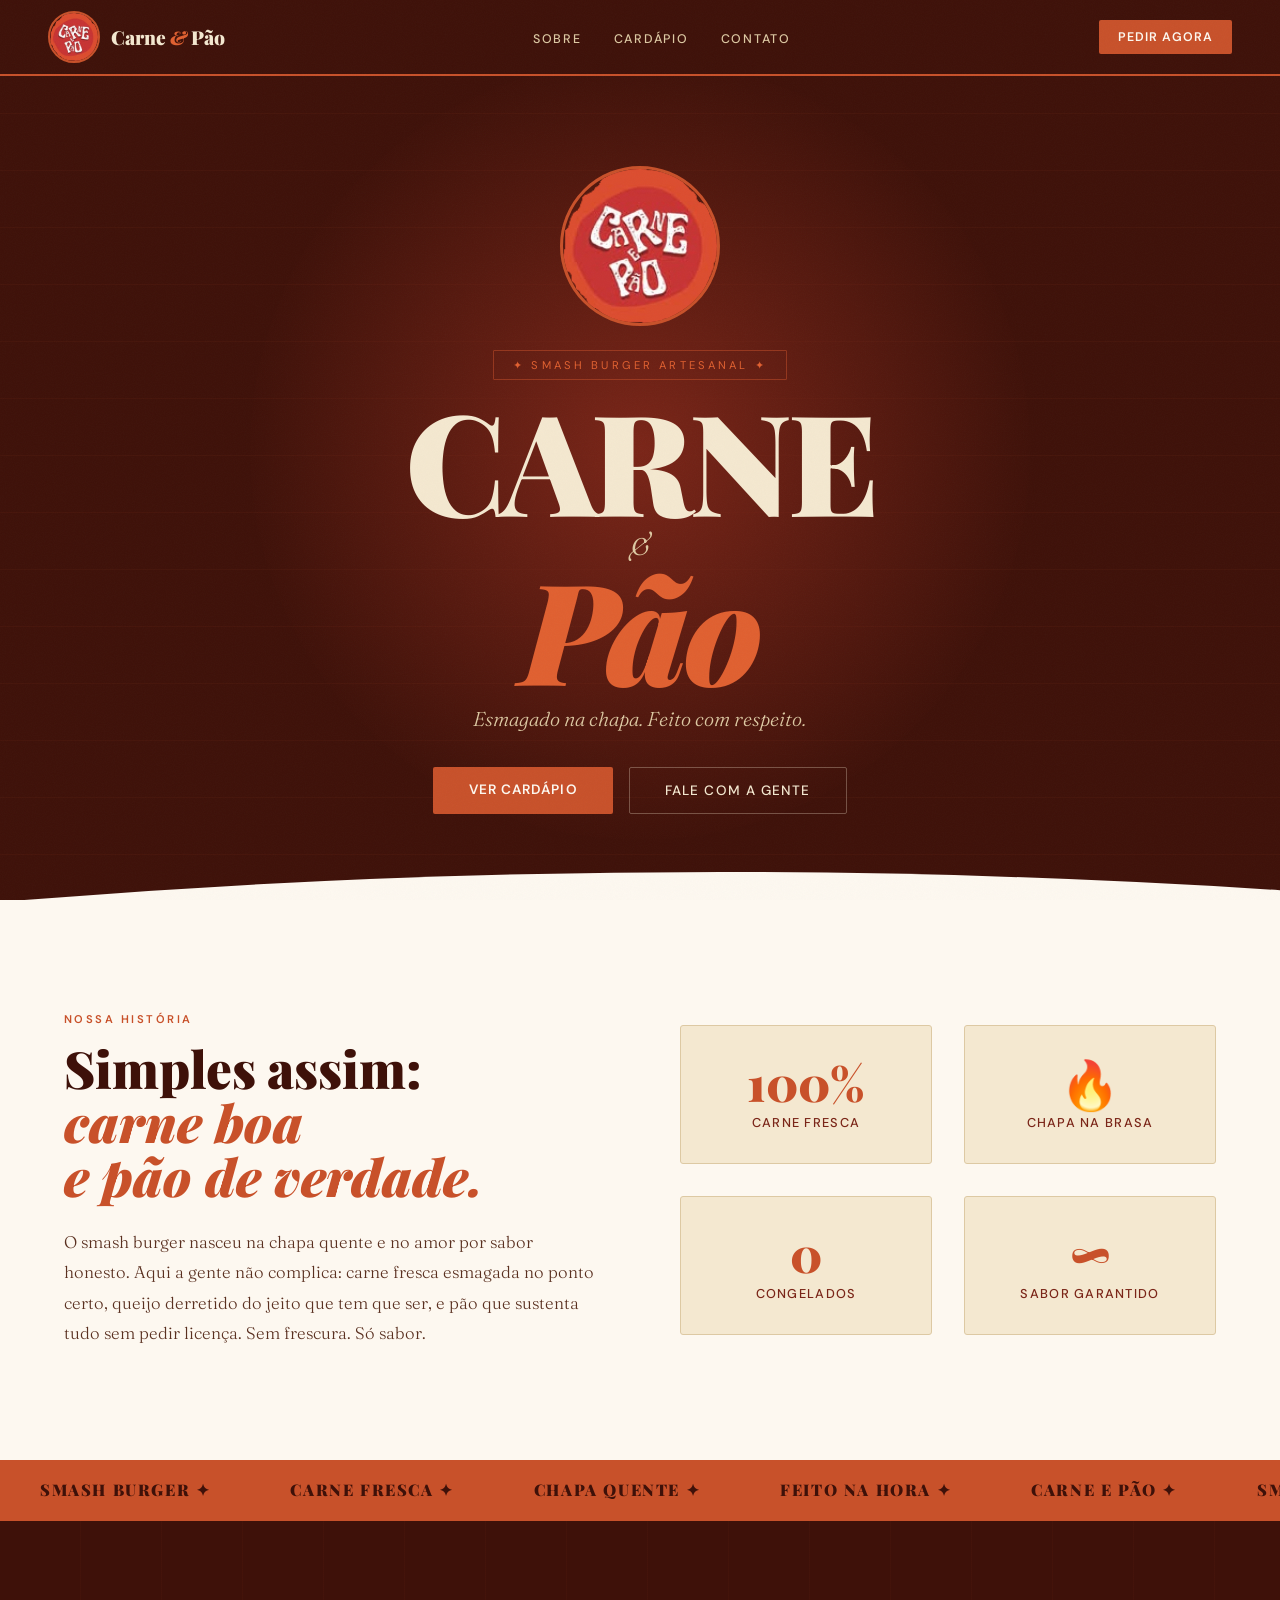
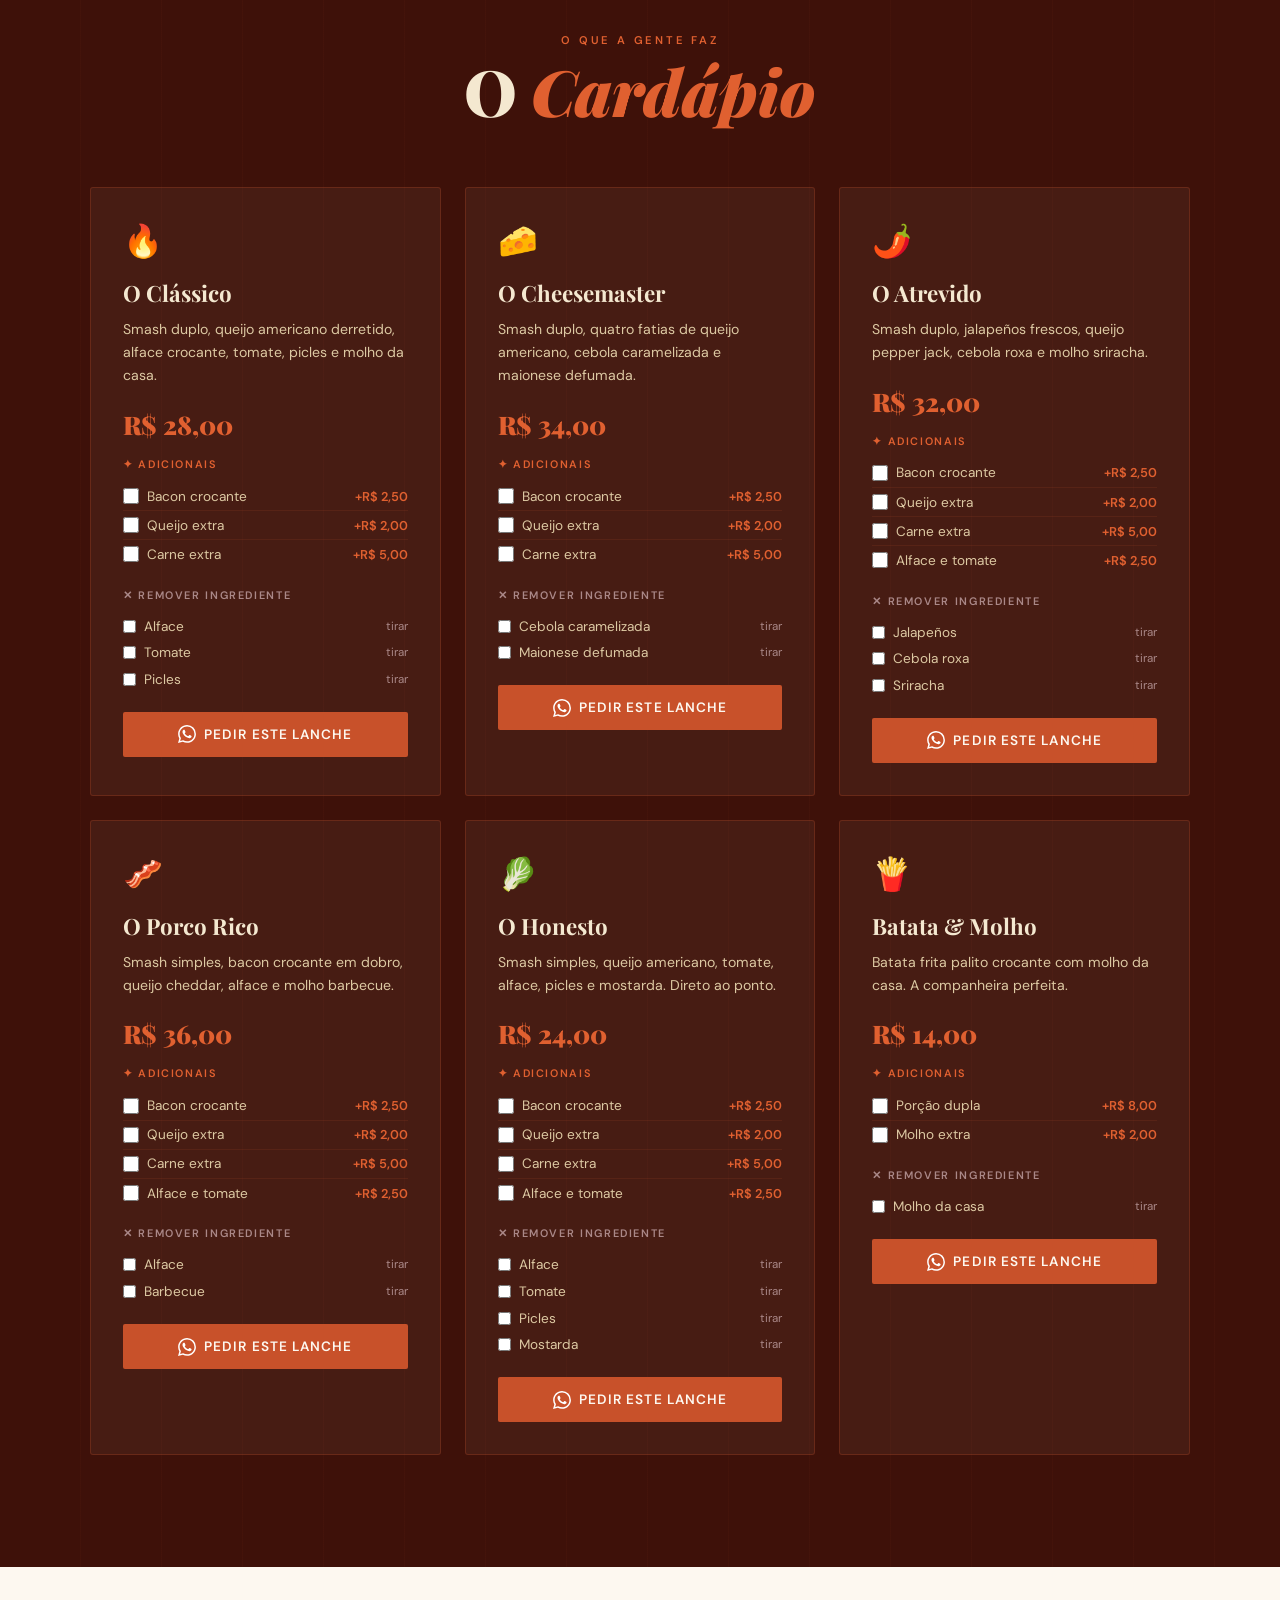
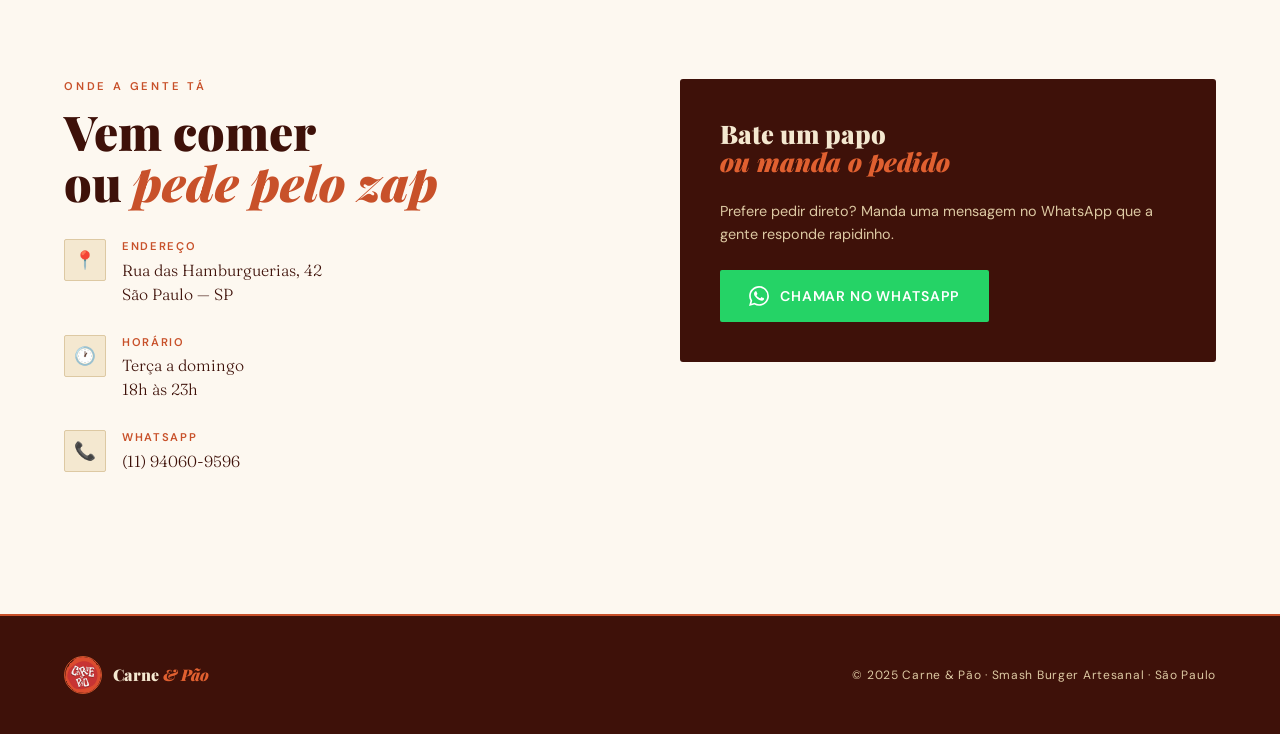
==== commit 2523282e: "Update index.html" ====
--- a/index.html
+++ b/index.html
@@ -136,7 +136,7 @@
 <!-- NAV -->
 <nav>
   <div class="nav-left">
-    <img class="nav-logo-img" src="[data-uri]" alt="Carne e Pão"/>
+    <img class="nav-logo-img" src="logo.png" alt="Carne e Pão"/>
 
     <div class="nav-brand">Carne <span>&amp;</span> Pão</div>
   </div>
@@ -151,7 +151,7 @@
 <section id="hero">
   <div class="hero-circle"></div>
   <div class="hero-inner">
-    <img class="hero-logo" src="[data-uri]" alt="Carne e Pão"/>
+    <img class="hero-logo" src="logo.png" alt="Carne e Pão"/>
     <span class="hero-badge">✦ Smash Burger Artesanal ✦</span>
     <div class="hero-title">CARNE</div>
     <div class="hero-e">&amp;</div>
@@ -227,7 +227,7 @@
 <!-- FOOTER -->
 <footer>
   <div class="footer-logo">
-    <img class="footer-logo-img" src="[data-uri]" alt="Logo"/>
+    <img class="footer-logo-img" src="logo.png" alt="Logo"/>
     <div class="footer-logo-text">Carne <span>&amp; Pão</span></div>
   </div>
   <div class="footer-copy">© 2025 Carne &amp; Pão · Smash Burger Artesanal · São Paulo</div>
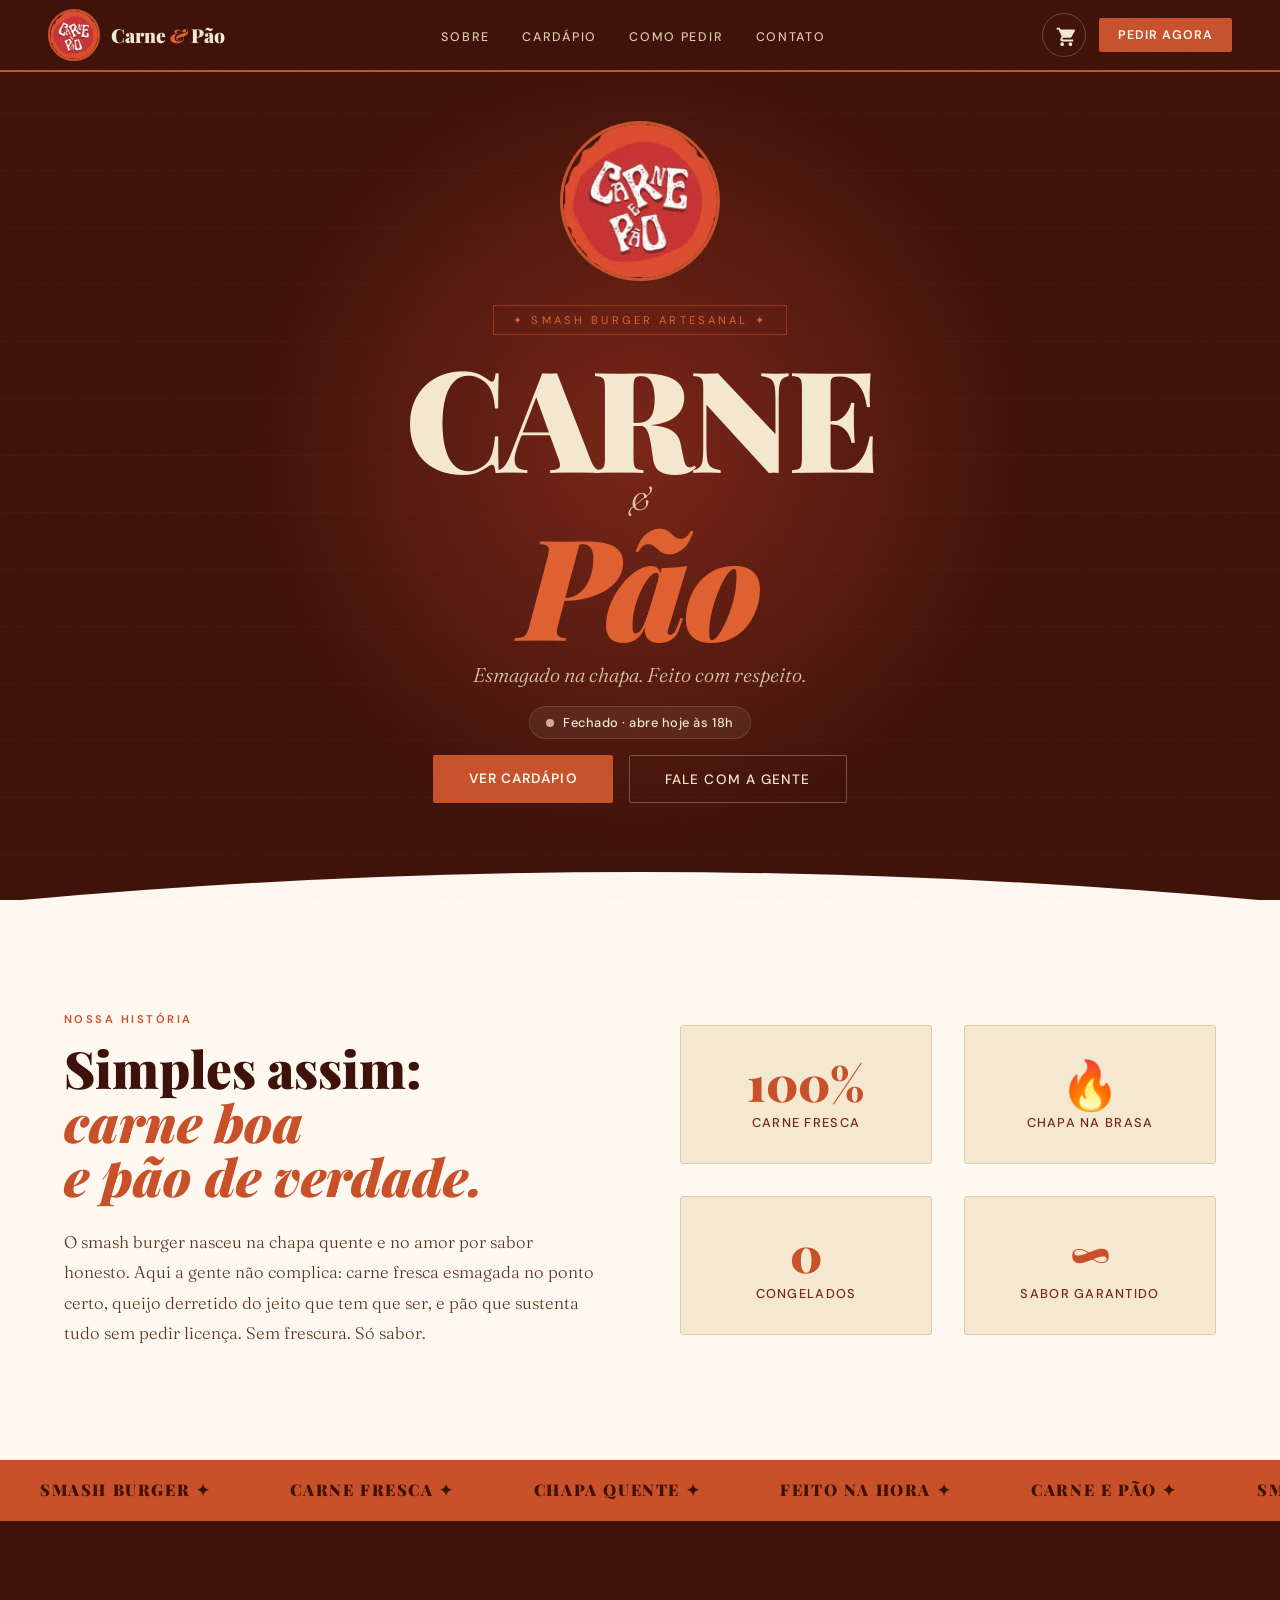
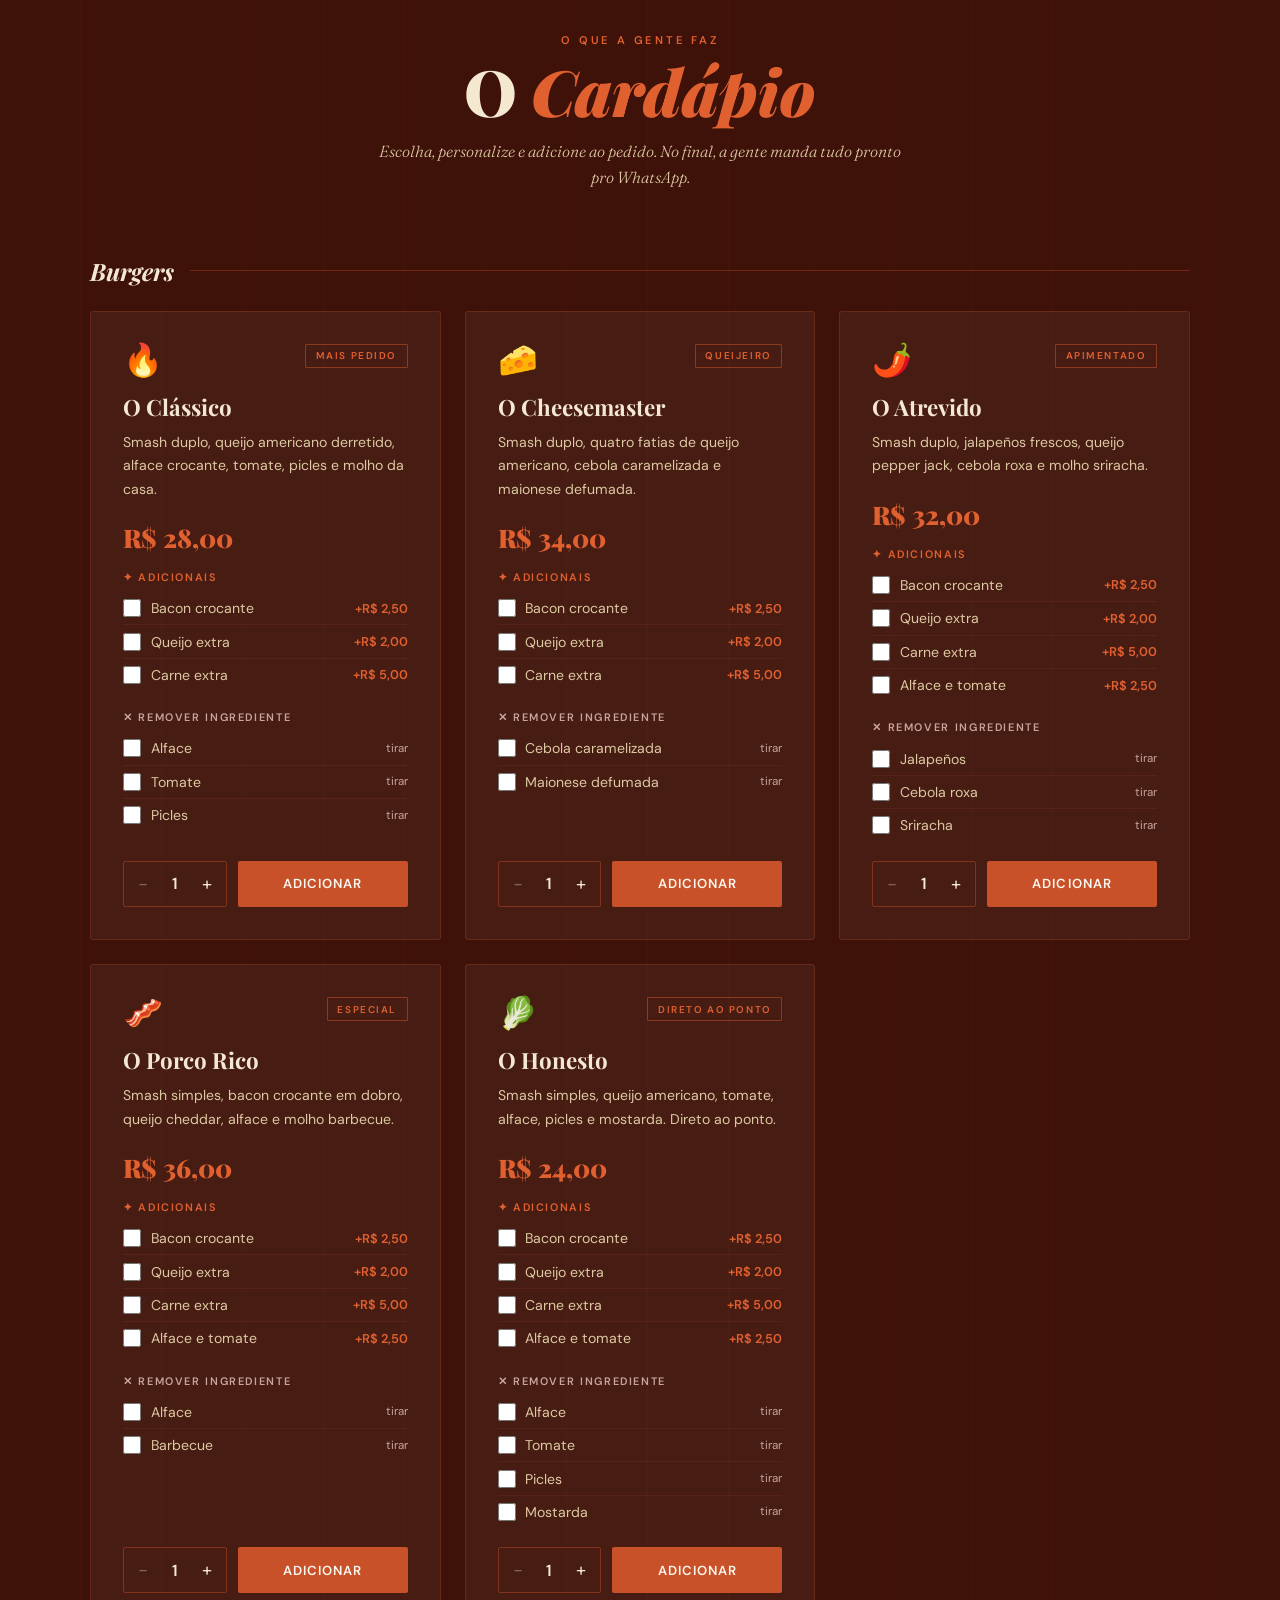
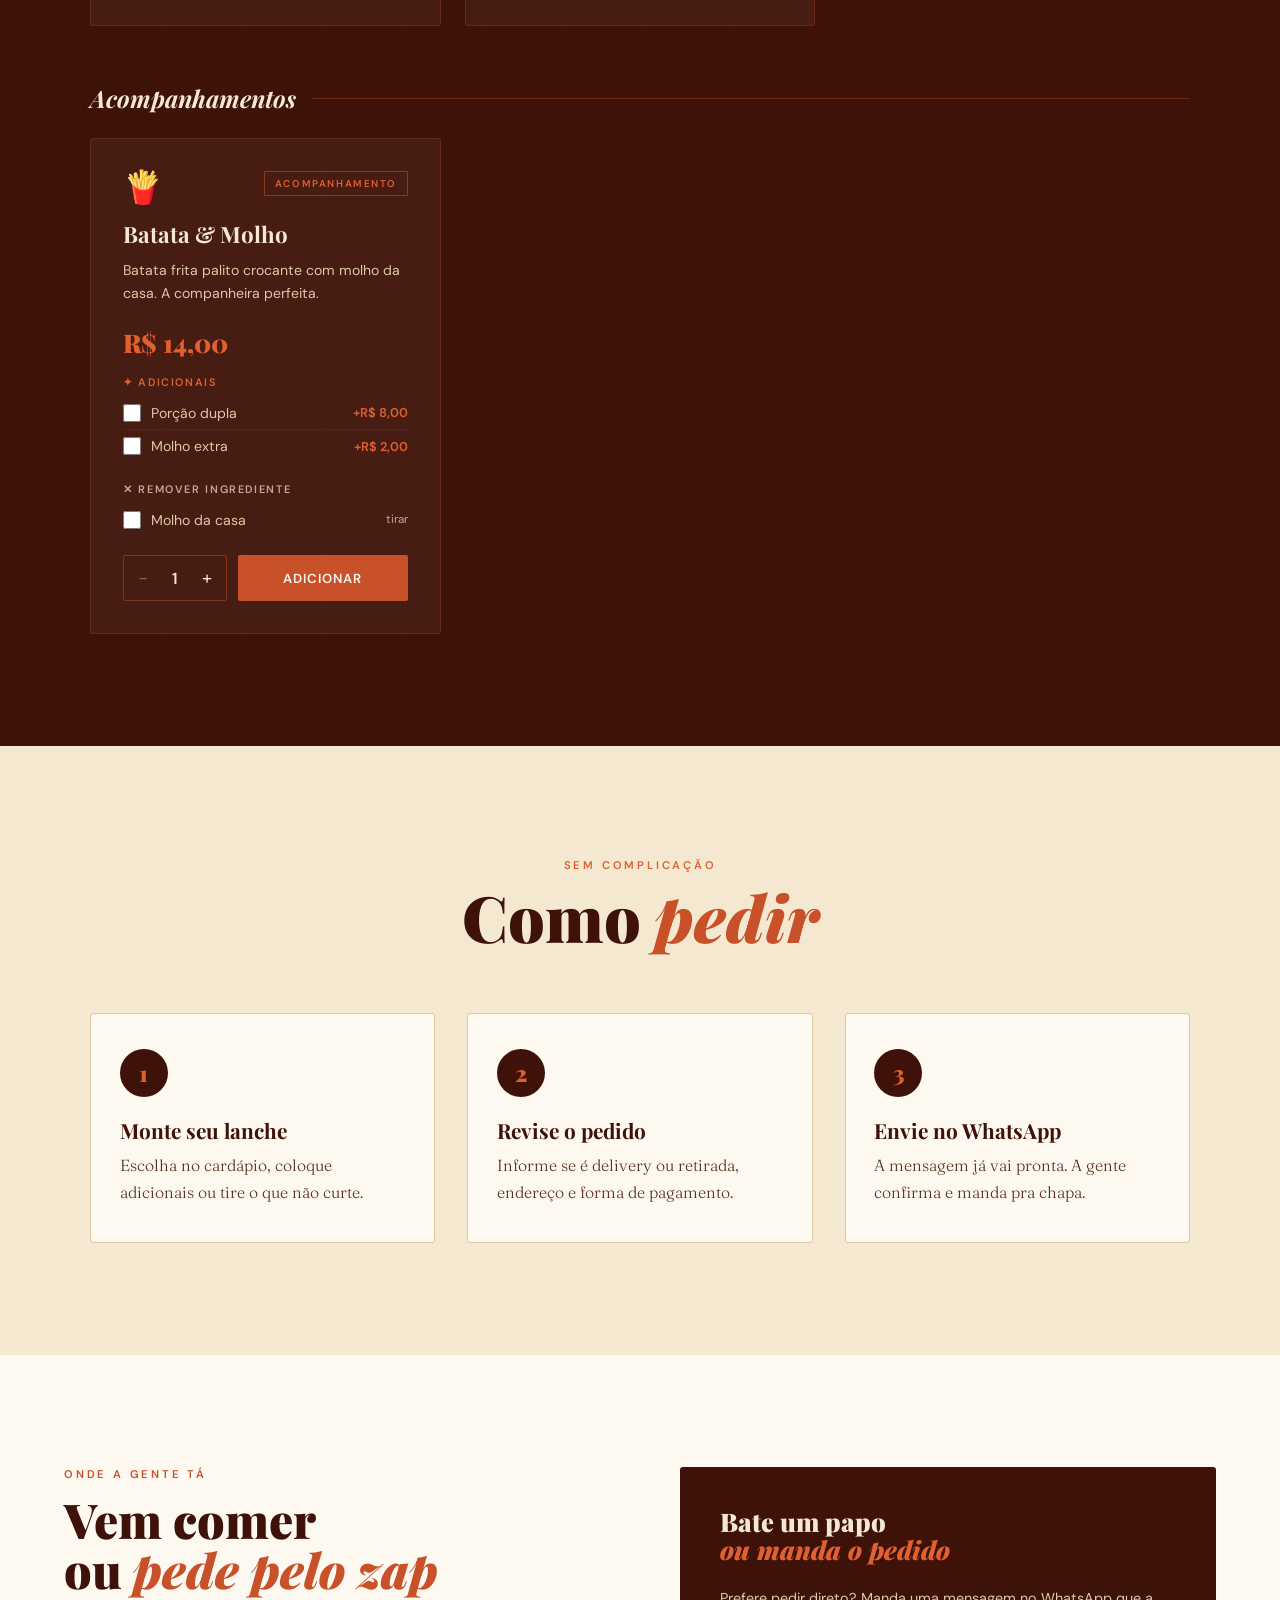
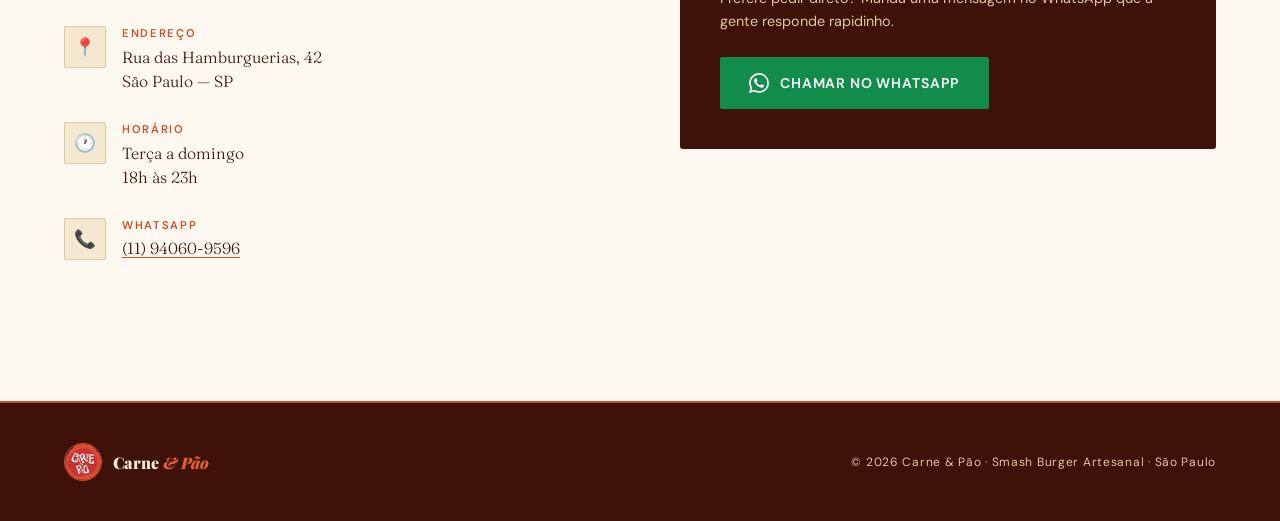
==== commit 5176d724: "Site completo: carrinho com vários itens, pedido no WhatsApp, menu mobile e status aberto/fechado - " ====
--- a/index.html
+++ b/index.html
@@ -3,183 +3,116 @@
 <head>
   <meta charset="UTF-8"/>
   <meta name="viewport" content="width=device-width, initial-scale=1.0"/>
-  <title>Carne & Pão — Smash Burger</title>
+  <title>Carne &amp; Pão — Smash Burger Artesanal em São Paulo</title>
+  <meta name="description" content="Smash burger artesanal em São Paulo. Carne fresca esmagada na chapa, queijo derretido e pão de verdade. Monte seu pedido e mande pelo WhatsApp — delivery ou retirada."/>
+  <meta name="theme-color" content="#3E1109"/>
+  <link rel="icon" type="image/png" href="logo.png"/>
+  <link rel="apple-touch-icon" href="logo.png"/>
+
+  <meta property="og:type" content="restaurant"/>
+  <meta property="og:locale" content="pt_BR"/>
+  <meta property="og:title" content="Carne &amp; Pão — Smash Burger Artesanal"/>
+  <meta property="og:description" content="Esmagado na chapa. Feito com respeito. Peça pelo WhatsApp."/>
+  <meta property="og:image" content="logo.png"/>
+
   <link rel="preconnect" href="https://fonts.googleapis.com">
+  <link rel="preconnect" href="https://fonts.gstatic.com" crossorigin>
   <link href="https://fonts.googleapis.com/css2?family=Playfair+Display:ital,wght@0,700;0,900;1,700&family=Fraunces:ital,opsz,wght@0,9..144,300;1,9..144,400&family=DM+Sans:wght@400;500;600&display=swap" rel="stylesheet">
-  <style>
-    * , ::before, *::after { margin:0; padding:0; box-sizing:border-box; }
-    :root {
-      --laranja:#C8512A; --laranja-vivo:#E06030;
-      --vinho:#7A2518; --vinho-escuro:#3E1109;
-      --creme:#F4E8D0; --creme-escuro:#DDC9A3;
-      --branco:#FDF8F0; --texto:#1E0A04;
-    }
-    html { scroll-behavior:smooth; }
-    body { font-family:'DM Sans',sans-serif; background:var(--creme); color:var(--texto); overflow-x:hidden; }
-    body::after { content:''; position:fixed; inset:0; z-index:999; pointer-events:none;
-      background-image:url("data:image/svg+xml,%3Csvg xmlns='http://www.w3.org/2000/svg' width='300' height='300'%3E%3Cfilter id='g'%3E%3CfeTurbulence type='fractalNoise' baseFrequency='0.9' numOctaves='4' stitchTiles='stitch'/%3E%3C/filter%3E%3Crect width='300' height='300' filter='url(%23g)' opacity='0.045'/%3E%3C/svg%3E"); opacity:.6; }
-    /* NAV */
-    nav { position:fixed; top:0; left:0; right:0; z-index:200; display:flex; align-items:center; justify-content:space-between; padding:0.7rem 3rem; background:var(--vinho-escuro); border-bottom:2px solid var(--laranja); }
-    .nav-logo-img { height:52px; width:52px; border-radius:50%; object-fit:cover; border:2px solid var(--laranja); }
-    .nav-brand { font-family:'Playfair Display',serif; font-weight:900; font-size:1.2rem; color:var(--creme); margin-left:.7rem; }
-    .nav-brand span { color:var(--laranja-vivo); font-style:italic; }
-    .nav-left { display:flex; align-items:center; }
-    .nav-links { list-style:none; display:flex; gap:2rem; }
-    .nav-links a { font-size:.78rem; font-weight:500; letter-spacing:.14em; text-transform:uppercase; color:var(--creme-escuro); text-decoration:none; transition:color .2s; }
-    .nav-links a:hover { color:var(--laranja-vivo); }
-    .nav-wpp { background:var(--laranja); color:var(--branco); padding:.55rem 1.2rem; border-radius:2px; font-size:.78rem; font-weight:600; letter-spacing:.08em; text-transform:uppercase; text-decoration:none; transition:background .2s,transform .15s; }
-    .nav-wpp:hover { background:var(--laranja-vivo); transform:translateY(-1px); }
-    /* HERO */
-    #hero { min-height:100vh; background:var(--vinho-escuro); display:flex; align-items:center; justify-content:center; position:relative; overflow:hidden; padding-top:80px; }
-    .hero-circle { position:absolute; width:min(90vw,780px); height:min(90vw,780px); border-radius:50%; background:radial-gradient(circle at center,var(--vinho) 0%,transparent 72%); top:50%; left:50%; transform:translate(-50%,-50%); }
-    #hero::before { content:''; position:absolute; inset:0; background-image:repeating-linear-gradient(180deg,transparent,transparent 56px,rgba(200,81,42,.06) 56px,rgba(200,81,42,.06) 57px); }
-    .hero-arc { position:absolute; bottom:-2px; left:0; right:0; }
-    .hero-inner { position:relative; z-index:2; text-align:center; padding:2rem 1.5rem; display:flex; flex-direction:column; align-items:center; }
-    .hero-logo { width:160px; height:160px; border-radius:50%; object-fit:cover; border:3px solid var(--laranja); margin-bottom:1.5rem; animation:fadeUp .7s ease both; }
-    .hero-badge { display:inline-block; font-size:.7rem; letter-spacing:.28em; text-transform:uppercase; color:var(--laranja-vivo); border:1px solid rgba(200,81,42,.5); padding:.45rem 1.2rem; border-radius:1px; margin-bottom:1.2rem; animation:fadeUp .7s .12s ease both; }
-    .hero-title { font-family:'Playfair Display',serif; font-size:clamp(3rem,11vw,9rem); font-weight:900; line-height:.85; color:var(--creme); letter-spacing:-.03em; animation:fadeUp .7s .2s ease both; }
-    .hero-title em { font-style:italic; color:var(--laranja-vivo); }
-    .hero-e { font-family:'Fraunces',serif; font-style:italic; font-weight:300; font-size:clamp(1rem,3vw,2rem); color:var(--creme-escuro); margin:.3rem 0; animation:fadeUp .7s .28s ease both; }
-    .hero-sub { font-family:'Fraunces',serif; font-style:italic; font-weight:300; font-size:clamp(.95rem,2vw,1.25rem); color:var(--creme-escuro); margin-top:1.2rem; margin-bottom:2.2rem; animation:fadeUp .7s .36s ease both; }
-    .hero-btns { display:flex; gap:1rem; flex-wrap:wrap; justify-content:center; animation:fadeUp .7s .44s ease both; }
-    .btn-primary { background:var(--laranja); color:var(--branco); padding:.9rem 2.2rem; border-radius:2px; font-size:.85rem; font-weight:600; letter-spacing:.08em; text-transform:uppercase; text-decoration:none; transition:background .2s,transform .15s; }
-    .btn-primary:hover { background:var(--laranja-vivo); transform:translateY(-2px); }
-    .btn-ghost { background:transparent; color:var(--creme); padding:.9rem 2.2rem; border-radius:2px; border:1.5px solid rgba(244,232,208,.3); font-size:.85rem; font-weight:500; letter-spacing:.08em; text-transform:uppercase; text-decoration:none; transition:border-color .2s,color .2s,transform .15s; }
-    .btn-ghost:hover { border-color:var(--creme); transform:translateY(-2px); }
-    /* SOBRE */
-    #sobre { background:var(--branco); padding:7rem 4rem; display:grid; grid-template-columns:1fr 1fr; gap:5rem; align-items:center; }
-    .sobre-label { font-size:.7rem; letter-spacing:.22em; text-transform:uppercase; color:var(--laranja); font-weight:600; margin-bottom:1rem; }
-    .sobre-titulo { font-family:'Playfair Display',serif; font-size:clamp(2.2rem,4vw,3.5rem); font-weight:900; line-height:1.05; color:var(--vinho-escuro); margin-bottom:1.5rem; }
-    .sobre-titulo em { font-style:italic; color:var(--laranja); }
-    .sobre-texto { font-family:'Fraunces',serif; font-size:1.05rem; line-height:1.8; color:#5a3020; font-weight:300; }
-    .sobre-stats { display:grid; grid-template-columns:1fr 1fr; gap:2rem; }
-    .stat { background:var(--creme); border:1px solid var(--creme-escuro); padding:2rem 1.5rem; border-radius:3px; text-align:center; }
-    .stat-num { font-family:'Playfair Display',serif; font-size:3rem; font-weight:900; color:var(--laranja); line-height:1; }
-    .stat-desc { font-size:.8rem; letter-spacing:.1em; text-transform:uppercase; color:var(--vinho); margin-top:.5rem; font-weight:500; }
-    /* FAIXA */
-    .faixa { background:var(--laranja); padding:1.2rem 0; overflow:hidden; white-space:nowrap; }
-    .faixa-inner { display:inline-flex; animation:slide 18s linear infinite; }
-    .faixa-item { font-family:'Playfair Display',serif; font-size:1rem; font-weight:900; letter-spacing:.1em; text-transform:uppercase; color:var(--vinho-escuro); padding:0 2.5rem; }
-    @keyframes slide { from{transform:translateX(0)} to{transform:translateX(-50%)} }
-    /* CARDÁPIO */
-    #cardapio { background:var(--vinho-escuro); padding:7rem 4rem; position:relative; overflow:hidden; }
-    #cardapio::before { content:''; position:absolute; inset:0; background-image:repeating-linear-gradient(90deg,transparent,transparent 80px,rgba(200,81,42,.04) 80px,rgba(200,81,42,.04) 81px); }
-    .section-header { text-align:center; margin-bottom:4rem; position:relative; z-index:2; }
-    .section-label { font-size:.7rem; letter-spacing:.25em; text-transform:uppercase; color:var(--laranja-vivo); font-weight:600; margin-bottom:.8rem; }
-    .section-titulo { font-family:'Playfair Display',serif; font-size:clamp(2rem,5vw,4rem); font-weight:900; color:var(--creme); line-height:1; }
-    .section-titulo em { font-style:italic; color:var(--laranja-vivo); }
-    .cardapio-grid { display:grid; grid-template-columns:repeat(auto-fit,minmax(300px,1fr)); gap:1.5rem; position:relative; z-index:2; max-width:1100px; margin:0 auto; }
-    .card { background:rgba(244,232,208,.05); border:1px solid rgba(200,81,42,.25); border-radius:3px; padding:2rem; transition:background .2s,border-color .2s,transform .2s; position:relative; overflow:hidden; }
-    .card::before { content:''; position:absolute; top:0; left:0; width:3px; height:100%; background:var(--laranja); transform:scaleY(0); transform-origin:bottom; transition:transform .3s ease; }
-    .card:hover { background:rgba(244,232,208,.09); border-color:var(--laranja); transform:translateY(-3px); }
-    .card:hover::before { transform:scaleY(1); }
-    .card-emoji { font-size:2rem; margin-bottom:1rem; }
-    .card-nome { font-family:'Playfair Display',serif; font-size:1.4rem; font-weight:700; color:var(--creme); margin-bottom:.6rem; }
-    .card-desc { font-size:.88rem; line-height:1.65; color:var(--creme-escuro); margin-bottom:1.2rem; }
-    .card-preco-base { font-family:'Playfair Display',serif; font-size:1.6rem; font-weight:900; color:var(--laranja-vivo); margin-bottom:1rem; }
-    /* ADICIONAIS */
-    .adicionais { margin-bottom:1.2rem; }
-    .adicionais-titulo { font-size:.68rem; letter-spacing:.15em; text-transform:uppercase; color:var(--laranja-vivo); font-weight:600; margin-bottom:.7rem; }
-    .adicional-item { display:flex; align-items:center; justify-content:space-between; padding:.35rem 0; border-bottom:1px solid rgba(200,81,42,.12); }
-    .adicional-item:last-child { border-bottom:none; }
-    .adicional-nome { font-size:.85rem; color:var(--creme-escuro); }
-    .adicional-preco { font-size:.8rem; color:var(--laranja-vivo); font-weight:600; }
-    .adicional-toggle { display:flex; align-items:center; gap:.5rem; }
-    .adicional-toggle input[type=checkbox] { accent-color:var(--laranja); width:16px; height:16px; cursor:pointer; }
-    /* REMOVÍVEIS */
-    .removiveis { margin-bottom:1.2rem; }
-    .removiveis-titulo { font-size:.68rem; letter-spacing:.15em; text-transform:uppercase; color:#a88; font-weight:600; margin-bottom:.7rem; }
-    .remover-item { display:flex; align-items:center; gap:.5rem; padding:.3rem 0; }
-    .remover-item label { font-size:.85rem; color:var(--creme-escuro); cursor:pointer; display:flex; align-items:center; gap:.5rem; }
-    .remover-item input[type=checkbox]:checked + span { text-decoration:line-through; opacity:.5; }
-    .btn-pedir { width:100%; background:var(--laranja); color:var(--branco); padding:.85rem; border:none; border-radius:2px; font-family:'DM Sans',sans-serif; font-size:.85rem; font-weight:600; letter-spacing:.08em; text-transform:uppercase; cursor:pointer; transition:background .2s,transform .15s; display:flex; align-items:center; justify-content:center; gap:.5rem; }
-    .btn-pedir:hover { background:var(--laranja-vivo); transform:translateY(-1px); }
-    .btn-pedir svg { width:18px; height:18px; fill:white; }
-    /* CONTATO */
-    #contato { background:var(--branco); padding:7rem 4rem; display:grid; grid-template-columns:1fr 1fr; gap:5rem; align-items:start; }
-    .contato-titulo { font-family:'Playfair Display',serif; font-size:clamp(2rem,4vw,3rem); font-weight:900; color:var(--vinho-escuro); line-height:1.05; margin-bottom:2rem; }
-    .contato-titulo em { font-style:italic; color:var(--laranja); }
-    .info-item { display:flex; gap:1rem; align-items:flex-start; margin-bottom:1.8rem; }
-    .info-icon { width:42px; height:42px; border-radius:2px; background:var(--creme); border:1px solid var(--creme-escuro); display:flex; align-items:center; justify-content:center; font-size:1.1rem; flex-shrink:0; }
-    .info-label { font-size:.7rem; letter-spacing:.15em; text-transform:uppercase; color:var(--laranja); font-weight:600; margin-bottom:.3rem; }
-    .info-valor { font-family:'Fraunces',serif; font-size:1rem; color:var(--vinho-escuro); font-weight:300; line-height:1.5; }
-    .wpp-card { background:var(--vinho-escuro); border-radius:3px; padding:2.5rem; display:flex; flex-direction:column; gap:1.5rem; }
-    .wpp-titulo { font-family:'Playfair Display',serif; font-size:1.6rem; font-weight:900; color:var(--creme); line-height:1.1; }
-    .wpp-titulo em { font-style:italic; color:var(--laranja-vivo); }
-    .wpp-desc { font-size:.9rem; color:var(--creme-escuro); line-height:1.6; }
-    .btn-wpp { display:inline-flex; align-items:center; gap:.7rem; background:#25D366; color:#fff; padding:1rem 1.8rem; border-radius:2px; font-size:.88rem; font-weight:600; letter-spacing:.06em; text-transform:uppercase; text-decoration:none; transition:filter .2s,transform .15s; width:fit-content; }
-    .btn-wpp:hover { filter:brightness(1.1); transform:translateY(-2px); }
-    .btn-wpp svg { width:20px; height:20px; fill:white; }
-    /* FOOTER */
-    footer { background:var(--vinho-escuro); border-top:2px solid var(--laranja); padding:2.5rem 4rem; display:flex; align-items:center; justify-content:space-between; flex-wrap:wrap; gap:1rem; }
-    .footer-logo { display:flex; align-items:center; gap:.7rem; }
-    .footer-logo-img { width:38px; height:38px; border-radius:50%; object-fit:cover; border:1.5px solid var(--laranja); }
-    .footer-logo-text { font-family:'Playfair Display',serif; font-weight:900; font-size:1rem; color:var(--creme); }
-    .footer-logo-text span { font-style:italic; color:var(--laranja-vivo); }
-    .footer-copy { font-size:.75rem; color:var(--creme-escuro); letter-spacing:.06em; }
-    /* ANIMAÇÕES */
-    @keyframes fadeUp { from{opacity:0;transform:translateY(24px)} to{opacity:1;transform:translateY(0)} }
-    .reveal { opacity:0; transform:translateY(30px); transition:opacity .7s ease,transform .7s ease; }
-    .reveal.visible { opacity:1; transform:none; }
-    /* RESPONSIVE */
-    @media(max-width:768px){
-      nav { padding:1rem 1.5rem; }
-      .nav-links { display:none; }
-      #sobre,#contato { grid-template-columns:1fr; gap:3rem; padding:5rem 1.5rem; }
-      #cardapio { padding:5rem 1.5rem; }
-      .sobre-stats { grid-template-columns:1fr 1fr; }
-      footer { padding:2rem 1.5rem; }
-    }
-  </style>
+  <link rel="stylesheet" href="css/style.css"/>
+  <script>document.documentElement.classList.add('js');</script>
+
+  <script type="application/ld+json">
+  {
+    "@context": "https://schema.org",
+    "@type": "Restaurant",
+    "name": "Carne & Pão",
+    "servesCuisine": "Hambúrguer",
+    "priceRange": "R$",
+    "telephone": "+55-11-94060-9596",
+    "address": {
+      "@type": "PostalAddress",
+      "streetAddress": "Rua das Hamburguerias, 42",
+      "addressLocality": "São Paulo",
+      "addressRegion": "SP",
+      "addressCountry": "BR"
+    },
+    "openingHoursSpecification": [{
+      "@type": "OpeningHoursSpecification",
+      "dayOfWeek": ["Tuesday","Wednesday","Thursday","Friday","Saturday","Sunday"],
+      "opens": "18:00",
+      "closes": "23:00"
+    }]
+  }
+  </script>
 </head>
 <body>
+<a class="skip-link" href="#cardapio">Pular para o cardápio</a>
+
 <!-- NAV -->
-<nav>
-  <div class="nav-left">
-    <img class="nav-logo-img" src="logo.png" alt="Carne e Pão"/>
-
-    <div class="nav-brand">Carne <span>&amp;</span> Pão</div>
-  </div>
-  <ul class="nav-links">
-    <li><a href="#sobre">Sobre</a></li>
-    <li><a href="#cardapio">Cardápio</a></li>
-    <li><a href="#contato">Contato</a></li>
-  </ul>
-  <a class="nav-wpp" href="https://wa.me/5511940609596" target="_blank">Pedir agora</a>
-</nav>
+<header>
+  <nav class="nav" aria-label="Principal">
+    <a class="nav-left" href="#hero" aria-label="Carne e Pão — início">
+      <img class="nav-logo-img" src="logo.png" alt="" width="52" height="52"/>
+      <span class="nav-brand">Carne <span>&amp;</span> Pão</span>
+    </a>
+    <ul class="nav-links" id="nav-links">
+      <li><a href="#sobre">Sobre</a></li>
+      <li><a href="#cardapio">Cardápio</a></li>
+      <li><a href="#como-pedir">Como pedir</a></li>
+      <li><a href="#contato">Contato</a></li>
+    </ul>
+    <div class="nav-right">
+      <button class="nav-cart" type="button" data-abrir-carrinho aria-label="Abrir pedido (0 itens)">
+        <svg viewBox="0 0 24 24" aria-hidden="true"><path d="M7 4h-3v2h2l3.6 7.6-1.4 2.4c-.1.3-.2.6-.2.9 0 1.1.9 2.1 2 2.1h12v-2h-11.6c-.1 0-.2-.1-.2-.2v-.1l.9-1.7h7.5c.8 0 1.4-.4 1.7-1l3.6-6.5c.1-.2.1-.3.1-.5 0-.6-.4-1-1-1h-14.8l-.9-2zm3 16a2 2 0 1 0 0 4 2 2 0 0 0 0-4zm9 0a2 2 0 1 0 0 4 2 2 0 0 0 0-4z"/></svg>
+        <span class="nav-cart-count" data-cart-count>0</span>
+      </button>
+      <a class="nav-wpp" href="#cardapio">Pedir agora</a>
+      <button class="nav-burger" type="button" aria-expanded="false" aria-controls="nav-links" aria-label="Abrir menu">
+        <span></span><span></span><span></span>
+      </button>
+    </div>
+  </nav>
+</header>
+
+<main>
 <!-- HERO -->
 <section id="hero">
   <div class="hero-circle"></div>
   <div class="hero-inner">
-    <img class="hero-logo" src="logo.png" alt="Carne e Pão"/>
+    <img class="hero-logo" src="logo.png" alt="Logo da Carne e Pão" width="160" height="160"/>
     <span class="hero-badge">✦ Smash Burger Artesanal ✦</span>
-    <div class="hero-title">CARNE</div>
-    <div class="hero-e">&amp;</div>
-    <div class="hero-title"><em>Pão</em></div>
+    <h1 class="hero-h1">
+      <span class="hero-title">CARNE</span>
+      <span class="hero-e">&amp;</span>
+      <span class="hero-title"><em>Pão</em></span>
+    </h1>
     <p class="hero-sub">Esmagado na chapa. Feito com respeito.</p>
+    <p class="status-loja" data-status hidden><span class="status-dot"></span><span data-status-texto></span></p>
     <div class="hero-btns">
       <a class="btn-primary" href="#cardapio">Ver cardápio</a>
       <a class="btn-ghost" href="#contato">Fale com a gente</a>
     </div>
   </div>
-  <svg class="hero-arc" viewBox="0 0 1440 60" preserveAspectRatio="none" style="display:block;height:60px">
+  <svg class="hero-arc" viewBox="0 0 1440 60" preserveAspectRatio="none" aria-hidden="true">
     <path d="M0,60 Q720,0 1440,60 L1440,60 L0,60 Z" fill="#FDF8F0"/>
   </svg>
 </section>
+
 <!-- SOBRE -->
 <section id="sobre">
   <div class="reveal">
-    <div class="sobre-label">Nossa história</div>
+    <p class="sobre-label">Nossa história</p>
     <h2 class="sobre-titulo">Simples assim:<br><em>carne boa<br>e pão de verdade.</em></h2>
     <p class="sobre-texto">O smash burger nasceu na chapa quente e no amor por sabor honesto. Aqui a gente não complica: carne fresca esmagada no ponto certo, queijo derretido do jeito que tem que ser, e pão que sustenta tudo sem pedir licença. Sem frescura. Só sabor.</p>
   </div>
-  <div class="sobre-stats reveal">
-    <div class="stat"><div class="stat-num">100%</div><div class="stat-desc">Carne fresca</div></div>
-    <div class="stat"><div class="stat-num">🔥</div><div class="stat-desc">Chapa na brasa</div></div>
-    <div class="stat"><div class="stat-num">0</div><div class="stat-desc">Congelados</div></div>
-    <div class="stat"><div class="stat-num">∞</div><div class="stat-desc">Sabor garantido</div></div>
-  </div>
-</section>
+  <ul class="sobre-stats reveal">
+    <li class="stat"><span class="stat-num">100%</span><span class="stat-desc">Carne fresca</span></li>
+    <li class="stat"><span class="stat-num" aria-hidden="true">🔥</span><span class="stat-desc">Chapa na brasa</span></li>
+    <li class="stat"><span class="stat-num">0</span><span class="stat-desc">Congelados</span></li>
+    <li class="stat"><span class="stat-num" aria-hidden="true">∞</span><span class="stat-desc">Sabor garantido</span></li>
+  </ul>
+</section>
+
 <!-- FAIXA -->
 <div class="faixa" aria-hidden="true">
   <div class="faixa-inner">
@@ -187,310 +120,211 @@
     <span class="faixa-item">Smash Burger ✦</span><span class="faixa-item">Carne Fresca ✦</span><span class="faixa-item">Chapa Quente ✦</span><span class="faixa-item">Feito na Hora ✦</span><span class="faixa-item">Carne e Pão ✦</span>
   </div>
 </div>
+
 <!-- CARDÁPIO -->
-<section id="cardapio">
+<section id="cardapio" tabindex="-1">
   <div class="section-header">
-    <div class="section-label">O que a gente faz</div>
+    <p class="section-label">O que a gente faz</p>
     <h2 class="section-titulo">O <em>Cardápio</em></h2>
-  </div>
-  <div class="cardapio-grid" id="cardapio-grid">
-    <!-- Cards gerados via JS -->
-  </div>
-</section>
+    <p class="section-sub">Escolha, personalize e adicione ao pedido. No final, a gente manda tudo pronto pro WhatsApp.</p>
+  </div>
+  <div class="cardapio-grupo">
+    <h3 class="grupo-titulo">Burgers</h3>
+    <div class="cardapio-grid" data-grid="burger"></div>
+  </div>
+  <div class="cardapio-grupo">
+    <h3 class="grupo-titulo">Acompanhamentos</h3>
+    <div class="cardapio-grid" data-grid="acomp"></div>
+  </div>
+  <noscript><p class="noscript">Ative o JavaScript para ver o cardápio, ou peça direto pelo <a href="https://wa.me/5511940609596">WhatsApp</a>.</p></noscript>
+</section>
+
+<!-- COMO PEDIR -->
+<section id="como-pedir">
+  <div class="section-header">
+    <p class="section-label">Sem complicação</p>
+    <h2 class="section-titulo section-titulo--escuro">Como <em>pedir</em></h2>
+  </div>
+  <ol class="passos">
+    <li class="passo reveal">
+      <span class="passo-num">1</span>
+      <h3 class="passo-titulo">Monte seu lanche</h3>
+      <p class="passo-texto">Escolha no cardápio, coloque adicionais ou tire o que não curte.</p>
+    </li>
+    <li class="passo reveal">
+      <span class="passo-num">2</span>
+      <h3 class="passo-titulo">Revise o pedido</h3>
+      <p class="passo-texto">Informe se é delivery ou retirada, endereço e forma de pagamento.</p>
+    </li>
+    <li class="passo reveal">
+      <span class="passo-num">3</span>
+      <h3 class="passo-titulo">Envie no WhatsApp</h3>
+      <p class="passo-texto">A mensagem já vai pronta. A gente confirma e manda pra chapa.</p>
+    </li>
+  </ol>
+</section>
+
 <!-- CONTATO -->
 <section id="contato">
   <div class="reveal">
-    <div class="section-label" style="color:var(--laranja);margin-bottom:.8rem;">Onde a gente tá</div>
+    <p class="section-label section-label--claro">Onde a gente tá</p>
     <h2 class="contato-titulo">Vem comer<br>ou <em>pede pelo zap</em></h2>
     <div class="info-item">
-      <div class="info-icon">📍</div>
-      <div><div class="info-label">Endereço</div><div class="info-valor">Rua das Hamburguerias, 42<br>São Paulo — SP</div></div>
+      <div class="info-icon" aria-hidden="true">📍</div>
+      <div><p class="info-label">Endereço</p><p class="info-valor">Rua das Hamburguerias, 42<br>São Paulo — SP</p></div>
     </div>
     <div class="info-item">
-      <div class="info-icon">🕐</div>
-      <div><div class="info-label">Horário</div><div class="info-valor">Terça a domingo<br>18h às 23h</div></div>
+      <div class="info-icon" aria-hidden="true">🕐</div>
+      <div><p class="info-label">Horário</p><p class="info-valor">Terça a domingo<br>18h às 23h</p></div>
     </div>
     <div class="info-item">
-      <div class="info-icon">📞</div>
-      <div><div class="info-label">WhatsApp</div><div class="info-valor">(11) 94060-9596</div></div>
+      <div class="info-icon" aria-hidden="true">📞</div>
+      <div><p class="info-label">WhatsApp</p><p class="info-valor"><a href="https://wa.me/5511940609596" target="_blank" rel="noopener">(11) 94060-9596</a></p></div>
     </div>
   </div>
   <div class="wpp-card reveal">
-    <div class="wpp-titulo">Bate um papo<br><em>ou manda o pedido</em></div>
+    <p class="wpp-titulo">Bate um papo<br><em>ou manda o pedido</em></p>
     <p class="wpp-desc">Prefere pedir direto? Manda uma mensagem no WhatsApp que a gente responde rapidinho.</p>
-    <a class="btn-wpp" href="https://wa.me/5511940609596" target="_blank">
-      <svg viewBox="0 0 24 24"><path d="M17.472 14.382c-.297-.149-1.758-.867-2.03-.967-.273-.099-.471-.148-.67.15-.197.297-.767.966-.94 1.164-.173.199-.347.223-.644.075-.297-.15-1.255-.463-2.39-1.475-.883-.788-1.48-1.761-1.653-2.059-.173-.297-.018-.458.13-.606.134-.133.298-.347.446-.52.149-.174.198-.298.298-.497.099-.198.05-.371-.025-.52-.075-.149-.669-1.612-.916-2.207-.242-.579-.487-.5-.669-.51-.173-.008-.371-.01-.57-.01-.198 0-.52.074-.792.372-.272.297-1.04 1.016-1.04 2.479 0 1.462 1.065 2.875 1.213 3.074.149.198 2.096 3.2 5.077 4.487.709.306 1.262.489 1.694.625.712.227 1.36.195 1.871.118.571-.085 1.758-.719 2.006-1.413.248-.694.248-1.289.173-1.413-.074-.124-.272-.198-.57-.347m-5.421 7.403h-.004a9.87 9.87 0 01-5.031-1.378l-.361-.214-3.741.982.998-3.648-.235-.374a9.86 9.86 0 01-1.51-5.26c.001-5.45 4.436-9.884 9.888-9.884 2.64 0 5.122 1.03 6.988 2.898a9.825 9.825 0 012.893 6.994c-.003 5.45-4.437 9.884-9.885 9.884m8.413-18.297A11.815 11.815 0 0012.05 0C5.495 0 .16 5.335.157 11.892c0 2.096.547 4.142 1.588 5.945L.057 24l6.305-1.654a11.882 11.882 0 005.683 1.448h.005c6.554 0 11.89-5.335 11.893-11.893a11.821 11.821 0 00-3.48-8.413Z"/></svg>
+    <a class="btn-wpp" href="https://wa.me/5511940609596" target="_blank" rel="noopener">
+      <svg viewBox="0 0 24 24" aria-hidden="true"><use href="#icon-wpp"/></svg>
       Chamar no WhatsApp
     </a>
   </div>
 </section>
+</main>
+
 <!-- FOOTER -->
-<footer>
+<footer class="footer">
   <div class="footer-logo">
-    <img class="footer-logo-img" src="logo.png" alt="Logo"/>
-    <div class="footer-logo-text">Carne <span>&amp; Pão</span></div>
-  </div>
-  <div class="footer-copy">© 2025 Carne &amp; Pão · Smash Burger Artesanal · São Paulo</div>
+    <img class="footer-logo-img" src="logo.png" alt="" width="38" height="38"/>
+    <span class="footer-logo-text">Carne <span>&amp; Pão</span></span>
+  </div>
+  <p class="footer-copy">© <span data-ano>2025</span> Carne &amp; Pão · Smash Burger Artesanal · São Paulo</p>
 </footer>
-<script>
-const WPP = '5511940609596';
-// ── CARDÁPIO ──────────────────────────────────────
-const CARDAPIO = [
-  {
-    emoji:'🔥', nome:'O Clássico', preco:28,
-    desc:'Smash duplo, queijo americano derretido, alface crocante, tomate, picles e molho da casa.',
-    tag:'Mais pedido',
-    adicionais:[
-      {nome:'Bacon crocante',preco:2.50},
-      {nome:'Queijo extra',preco:2.00},
-      {nome:'Carne extra',preco:5.00},
-    ],
-    removiveis:['Alface','Tomate','Picles']
-  },
-  {
-    emoji:'🧀', nome:'O Cheesemaster', preco:34,
-    desc:'Smash duplo, quatro fatias de queijo americano, cebola caramelizada e maionese defumada.',
-    tag:'Queijeiro',
-    adicionais:[
-      {nome:'Bacon crocante',preco:2.50},
-      {nome:'Queijo extra',preco:2.00},
-      {nome:'Carne extra',preco:5.00},
-    ],
-    removiveis:['Cebola caramelizada','Maionese defumada']
-  },
-  {
-    emoji:'🌶️', nome:'O Atrevido', preco:32,
-    desc:'Smash duplo, jalapeños frescos, queijo pepper jack, cebola roxa e molho sriracha.',
-    tag:'Apimentado',
-    adicionais:[
-      {nome:'Bacon crocante',preco:2.50},
-      {nome:'Queijo extra',preco:2.00},
-      {nome:'Carne extra',preco:5.00},
-      {nome:'Alface e tomate',preco:2.50},
-    ],
-    removiveis:['Jalapeños','Cebola roxa','Sriracha']
-  },
-  {
-    emoji:'🥓', nome:'O Porco Rico', preco:36,
-    desc:'Smash simples, bacon crocante em dobro, queijo cheddar, alface e molho barbecue.',
-    tag:'Especial',
-    adicionais:[
-      {nome:'Bacon crocante',preco:2.50},
-      {nome:'Queijo extra',preco:2.00},
-      {nome:'Carne extra',preco:5.00},
-      {nome:'Alface e tomate',preco:2.50},
-    ],
-    removiveis:['Alface','Barbecue']
-  },
-  {
-    emoji:'🥬', nome:'O Honesto', preco:24,
-    desc:'Smash simples, queijo americano, tomate, alface, picles e mostarda. Direto ao ponto.',
-    tag:'Direto ao ponto',
-    adicionais:[
-      {nome:'Bacon crocante',preco:2.50},
-      {nome:'Queijo extra',preco:2.00},
-      {nome:'Carne extra',preco:5.00},
-      {nome:'Alface e tomate',preco:2.50},
-    ],
-    removiveis:['Alface','Tomate','Picles','Mostarda']
-  },
-  {
-    emoji:'🍟', nome:'Batata & Molho', preco:14,
-    desc:'Batata frita palito crocante com molho da casa. A companheira perfeita.',
-    tag:'Acompanhamento',
-    adicionais:[
-      {nome:'Porção dupla',preco:8.00},
-      {nome:'Molho extra',preco:2.00},
-    ],
-    removiveis:['Molho da casa']
-  },
-];
-
-// ── RENDER CARDS ──────────────────────────────────
-function renderCards() {
-  const grid = document.getElementById('cardapio-grid');
-  grid.innerHTML = '';
-  CARDAPIO.forEach((item, idx) => {
-    const addIds   = item.adicionais.map((_,i) => `add-${idx}-${i}`);
-    const remIds   = item.removiveis.map((_,i) => `rem-${idx}-${i}`);
-    const addsHTML = item.adicionais.map((a,i) => `
-      <div class="adicional-item">
-        <div class="adicional-toggle">
-          <input type="checkbox" id="${addIds[i]}" data-idx="${idx}" onchange="atualizaPreco(${idx})">
-          <label for="${addIds[i]}" class="adicional-nome">${a.nome}</label>
-        </div>
-        <span class="adicional-preco">+R$ ${a.preco.toFixed(2).replace('.',',')}</span>
-      </div>`).join('');
-    const remsHTML = item.removiveis.map((r,i) => `
-      <div class="remover-item">
-        <label for="${remIds[i]}">
-          <input type="checkbox" id="${remIds[i]}" data-idx="${idx}">
-          <span>${r}</span>
-        </label>
-        <span style="font-size:.72rem;color:#a88;margin-left:auto">tirar</span>
-      </div>`).join('');
-    const card = document.createElement('div');
-    card.className = 'card reveal';
-    card.innerHTML = `
-      <div class="card-emoji">${item.emoji}</div>
-      <div class="card-nome">${item.nome}</div>
-      <p class="card-desc">${item.desc}</p>
-      <div class="card-preco-base" id="preco-${idx}">R$ ${item.preco.toFixed(2).replace('.',',')}</div>
-      <div class="adicionais">
-        <div class="adicionais-titulo">✦ Adicionais</div>
-        ${addsHTML}
-      </div>
-      <div class="removiveis">
-        <div class="removiveis-titulo">✕ Remover ingrediente</div>
-        ${remsHTML}
-      </div>
-      <button class="btn-pedir" onclick="fazerPedido(${idx})">
-        <svg viewBox="0 0 24 24"><path d="M17.472 14.382c-.297-.149-1.758-.867-2.03-.967-.273-.099-.471-.148-.67.15-.197.297-.767.966-.94 1.164-.173.199-.347.223-.644.075-.297-.15-1.255-.463-2.39-1.475-.883-.788-1.48-1.761-1.653-2.059-.173-.297-.018-.458.13-.606.134-.133.298-.347.446-.52.149-.174.198-.298.298-.497.099-.198.05-.371-.025-.52-.075-.149-.669-1.612-.916-2.207-.242-.579-.487-.5-.669-.51-.173-.008-.371-.01-.57-.01-.198 0-.52.074-.792.372-.272.297-1.04 1.016-1.04 2.479 0 1.462 1.065 2.875 1.213 3.074.149.198 2.096 3.2 5.077 4.487.709.306 1.262.489 1.694.625.712.227 1.36.195 1.871.118.571-.085 1.758-.719 2.006-1.413.248-.694.248-1.289.173-1.413-.074-.124-.272-.198-.57-.347m-5.421 7.403h-.004a9.87 9.87 0 01-5.031-1.378l-.361-.214-3.741.982.998-3.648-.235-.374a9.86 9.86 0 01-1.51-5.26c.001-5.45 4.436-9.884 9.888-9.884 2.64 0 5.122 1.03 6.988 2.898a9.825 9.825 0 012.893 6.994c-.003 5.45-4.437 9.884-9.885 9.884m8.413-18.297A11.815 11.815 0 0012.05 0C5.495 0 .16 5.335.157 11.892c0 2.096.547 4.142 1.588 5.945L.057 24l6.305-1.654a11.882 11.882 0 005.683 1.448h.005c6.554 0 11.89-5.335 11.893-11.893a11.821 11.821 0 00-3.48-8.413Z"/></svg>
-        Pedir este lanche
-      </button>`;
-    grid.appendChild(card);
-  });
-  observeReveal();
-}
-// ── ATUALIZA PREÇO ────────────────────────────────
-function atualizaPreco(idx) {
-  const item = CARDAPIO[idx];
-  let total = item.preco;
-  item.adicionais.forEach((a,i) => {
-    const cb = document.getElementById(`add-${idx}-${i}`);
-    if (cb && cb.checked) total += a.preco;
-  });
-  const el = document.getElementById(`preco-${idx}`);
-  if (el) el.textContent = 'R$ ' + total.toFixed(2).replace('.',',');
-}
-// ── MODAL DE ENTREGA ──────────────────────────────
-function fazerPedido(idx) {
-  const item = CARDAPIO[idx];
-  // coleta adicionais marcados
-  const addsEsc = [];
-  item.adicionais.forEach((a,i) => {
-    const cb = document.getElementById(`add-${idx}-${i}`);
-    if (cb && cb.checked) addsEsc.push(a.nome);
-  });
-  // coleta remoções marcadas
-  const remsEsc = [];
-  item.removiveis.forEach((r,i) => {
-    const cb = document.getElementById(`rem-${idx}-${i}`);
-    if (cb && cb.checked) remsEsc.push(r);
-  });
-  let total = item.preco;
-  item.adicionais.forEach((a,i) => {
-    const cb = document.getElementById(`add-${idx}-${i}`);
-    if (cb && cb.checked) total += a.preco;
-  });
-  showModal(idx, item, addsEsc, remsEsc, total);
-}
-// ── MODAL ─────────────────────────────────────────
-function showModal(idx, item, adds, rems, total) {
-  // remove modal anterior se existir
-  const old = document.getElementById('modal-overlay');
-  if (old) old.remove();
-  const overlay = document.createElement('div');
-  overlay.id = 'modal-overlay';
-  overlay.style.cssText = `position:fixed;inset:0;background:rgba(30,10,4,.75);z-index:500;display:flex;align-items:center;justify-content:center;padding:1rem;`;
-  overlay.innerHTML = `
-    <div style="background:var(--branco);border-radius:4px;max-width:480px;width:100%;padding:2rem;position:relative;max-height:90vh;overflow-y:auto;">
-      <button onclick="document.getElementById('modal-overlay').remove()" style="position:absolute;top:1rem;right:1rem;background:none;border:none;font-size:1.4rem;cursor:pointer;color:var(--vinho-escuro);">✕</button>
-      <div style="font-family:'Playfair Display',serif;font-size:1.5rem;font-weight:900;color:var(--vinho-escuro);margin-bottom:.3rem;">${item.emoji} ${item.nome}</div>
-      ${adds.length ? `<div style="font-size:.85rem;color:var(--laranja);margin-bottom:.2rem;"><strong>Adicionais:</strong> ${adds.join(', ')}</div>` : ''}
-      ${rems.length ? `<div style="font-size:.85rem;color:#a33;margin-bottom:.6rem;"><strong>Sem:</strong> ${rems.join(', ')}</div>` : ''}
-      <div style="font-family:'Playfair Display',serif;font-size:1.4rem;font-weight:900;color:var(--laranja-vivo);margin-bottom:1.5rem;">Total: R$ ${total.toFixed(2).replace('.',',')}</div>
-      <div style="font-size:.75rem;letter-spacing:.15em;text-transform:uppercase;color:var(--laranja);font-weight:600;margin-bottom:.8rem;">Tipo de entrega</div>
-      <div style="display:flex;gap:1rem;margin-bottom:1.5rem;">
-        <label style="flex:1;cursor:pointer;">
-          <input type="radio" name="entrega" value="delivery" checked onchange="toggleEntrega()" style="display:none">
-          <div class="entrega-opt" id="opt-delivery" style="border:2px solid var(--laranja);border-radius:3px;padding:.8rem;text-align:center;background:rgba(200,81,42,.1);">
-            <div style="font-size:1.3rem">🛵</div>
-            <div style="font-size:.82rem;font-weight:600;color:var(--vinho-escuro)">Delivery</div>
+
+<!-- BOTÃO FLUTUANTE DO PEDIDO -->
+<button class="cart-float" type="button" data-abrir-carrinho data-cart-float hidden>
+  <span class="cart-float-qtd" data-cart-count>0</span>
+  <span class="cart-float-label">Ver pedido</span>
+  <span class="cart-float-total" data-cart-total>R$ 0,00</span>
+</button>
+
+<!-- CARRINHO -->
+<div class="drawer-backdrop" data-fechar-carrinho hidden></div>
+<aside class="drawer" id="carrinho" role="dialog" aria-modal="true" aria-labelledby="carrinho-titulo" hidden>
+  <div class="drawer-head">
+    <h2 class="drawer-titulo" id="carrinho-titulo">Seu pedido</h2>
+    <button class="drawer-fechar" type="button" data-fechar-carrinho aria-label="Fechar pedido">✕</button>
+  </div>
+
+  <div class="drawer-body">
+    <div class="cart-vazio" data-cart-vazio>
+      <p class="cart-vazio-emoji" aria-hidden="true">🍔</p>
+      <p>Seu pedido está vazio.</p>
+      <button class="btn-primary" type="button" data-fechar-carrinho data-ir-cardapio>Ver cardápio</button>
+    </div>
+
+    <ul class="cart-lista" data-cart-lista></ul>
+
+    <form class="pedido-form" id="pedido-form" novalidate data-pedido-form hidden>
+      <div class="cart-subtotal">
+        <span>Subtotal</span><strong data-cart-subtotal>R$ 0,00</strong>
+      </div>
+      <p class="cart-nota" data-nota-taxa>Taxa de entrega é combinada no WhatsApp, conforme o bairro.</p>
+      <p class="cart-aviso" data-aviso-fechado hidden></p>
+
+      <fieldset class="campo-grupo">
+        <legend class="campo-legend">Como você quer receber?</legend>
+        <div class="entrega-opcoes">
+          <label class="entrega-opt">
+            <input type="radio" name="tipo" value="delivery" checked>
+            <span><span aria-hidden="true">🛵</span> Delivery</span>
+          </label>
+          <label class="entrega-opt">
+            <input type="radio" name="tipo" value="retirada">
+            <span><span aria-hidden="true">🏃</span> Retirada</span>
+          </label>
+        </div>
+      </fieldset>
+
+      <div class="campo">
+        <label for="f-nome">Seu nome</label>
+        <input id="f-nome" name="nome" type="text" autocomplete="name" required>
+        <p class="campo-erro" id="f-nome-erro"></p>
+      </div>
+
+      <div data-campos-delivery>
+        <div class="campo">
+          <label for="f-cep">CEP <span class="opcional">(preenche o endereço)</span></label>
+          <input id="f-cep" name="cep" type="text" inputmode="numeric" autocomplete="postal-code" placeholder="00000-000" maxlength="9">
+          <p class="campo-info" id="f-cep-info" aria-live="polite"></p>
+        </div>
+        <div class="campo">
+          <label for="f-rua">Rua / Avenida</label>
+          <input id="f-rua" name="rua" type="text" autocomplete="address-line1" required>
+          <p class="campo-erro" id="f-rua-erro"></p>
+        </div>
+        <div class="campo-linha">
+          <div class="campo">
+            <label for="f-num">Número</label>
+            <input id="f-num" name="num" type="text" inputmode="numeric" required>
+            <p class="campo-erro" id="f-num-erro"></p>
           </div>
-        </label>
-        <label style="flex:1;cursor:pointer;">
-          <input type="radio" name="entrega" value="retirada" onchange="toggleEntrega()" style="display:none">
-          <div class="entrega-opt" id="opt-retirada" style="border:2px solid var(--creme-escuro);border-radius:3px;padding:.8rem;text-align:center;">
-            <div style="font-size:1.3rem">🏃</div>
-            <div style="font-size:.82rem;font-weight:600;color:var(--vinho-escuro)">Retirada</div>
+          <div class="campo">
+            <label for="f-comp">Complemento <span class="opcional">(opcional)</span></label>
+            <input id="f-comp" name="comp" type="text" autocomplete="address-line2" placeholder="Apto, bloco...">
           </div>
-        </label>
-      </div>
-      <div id="campos-delivery">
-        <div style="margin-bottom:1rem;">
-          <label style="font-size:.72rem;letter-spacing:.12em;text-transform:uppercase;color:var(--laranja);font-weight:600;display:block;margin-bottom:.4rem">CEP</label>
-          <input id="campo-cep" type="text" placeholder="00000-000" maxlength="9" oninput="formataCep(this)" style="width:100%;padding:.7rem;border:1.5px solid var(--creme-escuro);border-radius:2px;font-size:.95rem;font-family:'DM Sans',sans-serif;background:var(--branco);">
-        </div>
-        <div style="margin-bottom:1rem;">
-          <label style="font-size:.72rem;letter-spacing:.12em;text-transform:uppercase;color:var(--laranja);font-weight:600;display:block;margin-bottom:.4rem">Endereço</label>
-          <input id="campo-end" type="text" placeholder="Rua, Avenida..." style="width:100%;padding:.7rem;border:1.5px solid var(--creme-escuro);border-radius:2px;font-size:.95rem;font-family:'DM Sans',sans-serif;background:var(--branco);">
-        </div>
-        <div style="margin-bottom:1.5rem;">
-          <label style="font-size:.72rem;letter-spacing:.12em;text-transform:uppercase;color:var(--laranja);font-weight:600;display:block;margin-bottom:.4rem">Número / Complemento</label>
-          <input id="campo-num" type="text" placeholder="Número, apto, bloco..." style="width:100%;padding:.7rem;border:1.5px solid var(--creme-escuro);border-radius:2px;font-size:.95rem;font-family:'DM Sans',sans-serif;background:var(--branco);">
-        </div>
-      </div>
-      <div id="msg-retirada" style="display:none;background:var(--creme);border-radius:3px;padding:1rem;margin-bottom:1.5rem;font-size:.9rem;color:var(--vinho-escuro);">
-        📍 <strong>Retirada no local:</strong><br>Rua das Hamburguerias, 42 — São Paulo, SP<br>Horário: Terça a domingo, 18h às 23h
-      </div>
-      <button onclick="confirmarPedido(${JSON.stringify(item.nome).replace(/"/g,"'")}, '${adds.join(', ')}', '${rems.join(', ')}', '${total.toFixed(2).replace('.',',')}')" style="width:100%;background:#25D366;color:#fff;padding:1rem;border:none;border-radius:2px;font-family:'DM Sans',sans-serif;font-size:.9rem;font-weight:600;letter-spacing:.08em;text-transform:uppercase;cursor:pointer;display:flex;align-items:center;justify-content:center;gap:.6rem;">
-        <svg style="width:20px;height:20px;fill:white" viewBox="0 0 24 24"><path d="M17.472 14.382c-.297-.149-1.758-.867-2.03-.967-.273-.099-.471-.148-.67.15-.197.297-.767.966-.94 1.164-.173.199-.347.223-.644.075-.297-.15-1.255-.463-2.39-1.475-.883-.788-1.48-1.761-1.653-2.059-.173-.297-.018-.458.13-.606.134-.133.298-.347.446-.52.149-.174.198-.298.298-.497.099-.198.05-.371-.025-.52-.075-.149-.669-1.612-.916-2.207-.242-.579-.487-.5-.669-.51-.173-.008-.371-.01-.57-.01-.198 0-.52.074-.792.372-.272.297-1.04 1.016-1.04 2.479 0 1.462 1.065 2.875 1.213 3.074.149.198 2.096 3.2 5.077 4.487.709.306 1.262.489 1.694.625.712.227 1.36.195 1.871.118.571-.085 1.758-.719 2.006-1.413.248-.694.248-1.289.173-1.413-.074-.124-.272-.198-.57-.347m-5.421 7.403h-.004a9.87 9.87 0 01-5.031-1.378l-.361-.214-3.741.982.998-3.648-.235-.374a9.86 9.86 0 01-1.51-5.26c.001-5.45 4.436-9.884 9.888-9.884 2.64 0 5.122 1.03 6.988 2.898a9.825 9.825 0 012.893 6.994c-.003 5.45-4.437 9.884-9.885 9.884m8.413-18.297A11.815 11.815 0 0012.05 0C5.495 0 .16 5.335.157 11.892c0 2.096.547 4.142 1.588 5.945L.057 24l6.305-1.654a11.882 11.882 0 005.683 1.448h.005c6.554 0 11.89-5.335 11.893-11.893a11.821 11.821 0 00-3.48-8.413Z"/></svg>
-        Enviar pedido no WhatsApp
-      </button>
-    </div>`;
-  document.body.appendChild(overlay);
-  overlay.addEventListener('click', e => { if(e.target === overlay) overlay.remove(); });
-}
-function toggleEntrega() {
-  const val = document.querySelector('input[name=entrega]:checked').value;
-  document.getElementById('campos-delivery').style.display = val === 'delivery' ? 'block' : 'none';
-  document.getElementById('msg-retirada').style.display = val === 'retirada' ? 'block' : 'none';
-  document.getElementById('opt-delivery').style.border = val === 'delivery' ? '2px solid var(--laranja)' : '2px solid var(--creme-escuro)';
-  document.getElementById('opt-delivery').style.background = val === 'delivery' ? 'rgba(200,81,42,.1)' : '';
-  document.getElementById('opt-retirada').style.border = val === 'retirada' ? '2px solid var(--laranja)' : '2px solid var(--creme-escuro)';
-  document.getElementById('opt-retirada').style.background = val === 'retirada' ? 'rgba(200,81,42,.1)' : '';
-}
-function formataCep(el) {
-  let v = el.value.replace(/\D/g,'');
-  if (v.length > 5) v = v.slice(0,5) + '-' + v.slice(5,8);
-  el.value = v;
-}
-function confirmarPedido(nome, adds, rems, total) {
-  const tipo = document.querySelector('input[name=entrega]:checked').value;
-  let msg = `🍔 Pedido — Carne & Pão\n\n`;
-  msg += `*Lanche:* ${nome}\n`;
-  if (adds) msg += `*Adicionais:* ${adds}\n`;
-  if (rems) msg += `*Sem:* ${rems}\n`;
-  msg += `*Total:* R$ ${total}\n\n`;
-  if (tipo === 'delivery') {
-    const cep = (document.getElementById('campo-cep')?.value || '').trim();
-    const end = (document.getElementById('campo-end')?.value || '').trim();
-    const num = (document.getElementById('campo-num')?.value || '').trim();
-    if (!end || !num) { alert('Preencha o endereço e número para delivery!'); return; }
-    msg += `🛵 Entrega (Delivery)\n`;
-    if (cep) msg += `CEP: ${cep}\n`;
-    msg += `Endereço: ${end}, ${num}`;
-  } else {
-    msg += `🏃 Retirada no local\nRua das Hamburguerias, 42`;
-  }
-  const url = `https://wa.me/${WPP}?text=${encodeURIComponent(msg)}`;
-  window.open(url, '_blank');
-}
-// ── REVEAL ────────────────────────────────────────
-function observeReveal() {
-  const reveals = document.querySelectorAll('.reveal');
-  const observer = new IntersectionObserver((entries) => {
-    entries.forEach((e,i) => {
-      if (e.isIntersecting) {
-        setTimeout(() => e.target.classList.add('visible'), i * 80);
-        observer.unobserve(e.target);
-      }
-    });
-  }, { threshold:0.1 });
-  reveals.forEach(el => observer.observe(el));
-}
-renderCards();
-</script>
+        </div>
+        <div class="campo">
+          <label for="f-bairro">Bairro</label>
+          <input id="f-bairro" name="bairro" type="text" required>
+          <p class="campo-erro" id="f-bairro-erro"></p>
+        </div>
+      </div>
+
+      <div class="retirada-info" data-info-retirada hidden>
+        <span aria-hidden="true">📍</span> <strong>Retirada no local:</strong><br>
+        Rua das Hamburguerias, 42 — São Paulo, SP<br>
+        Terça a domingo, 18h às 23h
+      </div>
+
+      <div class="campo">
+        <label for="f-pagto">Forma de pagamento</label>
+        <select id="f-pagto" name="pagto">
+          <option value="Pix">Pix</option>
+          <option value="Cartão (crédito/débito)">Cartão (crédito/débito)</option>
+          <option value="Dinheiro">Dinheiro</option>
+        </select>
+      </div>
+      <div class="campo" data-campo-troco hidden>
+        <label for="f-troco">Troco para quanto? <span class="opcional">(opcional)</span></label>
+        <input id="f-troco" name="troco" type="text" inputmode="decimal" placeholder="Ex.: 100">
+      </div>
+
+      <div class="campo">
+        <label for="f-obs">Observações <span class="opcional">(opcional)</span></label>
+        <textarea id="f-obs" name="obs" rows="2" placeholder="Ponto de referência, ponto da carne..."></textarea>
+      </div>
+    </form>
+  </div>
+
+  <div class="drawer-foot" data-drawer-foot hidden>
+    <button class="btn-enviar" type="submit" form="pedido-form">
+      <svg viewBox="0 0 24 24" aria-hidden="true"><use href="#icon-wpp"/></svg>
+      Enviar pedido · <span data-cart-total>R$ 0,00</span>
+    </button>
+    <button class="btn-esvaziar" type="button" data-esvaziar>Esvaziar pedido</button>
+  </div>
+</aside>
+
+<div class="toast" role="status" aria-live="polite" data-toast></div>
+
+<!-- ÍCONES -->
+<svg width="0" height="0" style="position:absolute" aria-hidden="true">
+  <symbol id="icon-wpp" viewBox="0 0 24 24"><path d="M17.472 14.382c-.297-.149-1.758-.867-2.03-.967-.273-.099-.471-.148-.67.15-.197.297-.767.966-.94 1.164-.173.199-.347.223-.644.075-.297-.15-1.255-.463-2.39-1.475-.883-.788-1.48-1.761-1.653-2.059-.173-.297-.018-.458.13-.606.134-.133.298-.347.446-.52.149-.174.198-.298.298-.497.099-.198.05-.371-.025-.52-.075-.149-.669-1.612-.916-2.207-.242-.579-.487-.5-.669-.51-.173-.008-.371-.01-.57-.01-.198 0-.52.074-.792.372-.272.297-1.04 1.016-1.04 2.479 0 1.462 1.065 2.875 1.213 3.074.149.198 2.096 3.2 5.077 4.487.709.306 1.262.489 1.694.625.712.227 1.36.195 1.871.118.571-.085 1.758-.719 2.006-1.413.248-.694.248-1.289.173-1.413-.074-.124-.272-.198-.57-.347m-5.421 7.403h-.004a9.87 9.87 0 01-5.031-1.378l-.361-.214-3.741.982.998-3.648-.235-.374a9.86 9.86 0 01-1.51-5.26c.001-5.45 4.436-9.884 9.888-9.884 2.64 0 5.122 1.03 6.988 2.898a9.825 9.825 0 012.893 6.994c-.003 5.45-4.437 9.884-9.885 9.884m8.413-18.297A11.815 11.815 0 0012.05 0C5.495 0 .16 5.335.157 11.892c0 2.096.547 4.142 1.588 5.945L.057 24l6.305-1.654a11.882 11.882 0 005.683 1.448h.005c6.554 0 11.89-5.335 11.893-11.893a11.821 11.821 0 00-3.48-8.413Z"/></symbol>
+</svg>
+
+<script src="js/menu.js"></script>
+<script src="js/app.js"></script>
 </body>
-  </html>
+</html>
--- a/css/style.css
+++ b/css/style.css
@@ -0,0 +1,289 @@
+*, *::before, *::after { margin:0; padding:0; box-sizing:border-box; }
+:root {
+  --laranja:#C8512A; --laranja-vivo:#E06030;
+  --vinho:#7A2518; --vinho-escuro:#3E1109;
+  --creme:#F4E8D0; --creme-escuro:#DDC9A3;
+  --branco:#FDF8F0; --texto:#1E0A04;
+  --texto-suave:#5a3020;
+  --verde-wpp:#25D366; --verde-wpp-escuro:#128C4B;
+  --erro:#B3261E;
+  --nav-h:72px;
+  --raio:3px;
+}
+html { scroll-behavior:smooth; scroll-padding-top:var(--nav-h); }
+body { font-family:'DM Sans',sans-serif; background:var(--creme); color:var(--texto); overflow-x:hidden; }
+body.sem-scroll { overflow:hidden; }
+body::after { content:''; position:fixed; inset:0; z-index:999; pointer-events:none;
+  background-image:url("data:image/svg+xml,%3Csvg xmlns='http://www.w3.org/2000/svg' width='300' height='300'%3E%3Cfilter id='g'%3E%3CfeTurbulence type='fractalNoise' baseFrequency='0.9' numOctaves='4' stitchTiles='stitch'/%3E%3C/filter%3E%3Crect width='300' height='300' filter='url(%23g)' opacity='0.045'/%3E%3C/svg%3E"); opacity:.6; }
+img, svg { display:block; }
+a { color:inherit; }
+button, input, select, textarea { font:inherit; color:inherit; }
+:focus-visible { outline:2px solid var(--laranja-vivo); outline-offset:3px; }
+[hidden] { display:none !important; }
+
+.skip-link { position:absolute; left:1rem; top:-100px; z-index:1000; background:var(--laranja); color:var(--branco); padding:.7rem 1.2rem; border-radius:var(--raio); text-decoration:none; font-weight:600; }
+.skip-link:focus { top:1rem; }
+
+/* NAV */
+.nav { position:fixed; top:0; left:0; right:0; z-index:200; height:var(--nav-h); display:flex; align-items:center; justify-content:space-between; gap:1rem; padding:0 3rem; background:var(--vinho-escuro); border-bottom:2px solid var(--laranja); }
+.nav-left { display:flex; align-items:center; text-decoration:none; }
+.nav-logo-img { height:52px; width:52px; border-radius:50%; object-fit:cover; border:2px solid var(--laranja); }
+.nav-brand { font-family:'Playfair Display',serif; font-weight:900; font-size:1.2rem; color:var(--creme); margin-left:.7rem; white-space:nowrap; }
+.nav-brand span { color:var(--laranja-vivo); font-style:italic; }
+.nav-links { list-style:none; display:flex; gap:2rem; }
+.nav-links a { font-size:.78rem; font-weight:500; letter-spacing:.14em; text-transform:uppercase; color:var(--creme-escuro); text-decoration:none; transition:color .2s; }
+.nav-links a:hover { color:var(--laranja-vivo); }
+.nav-right { display:flex; align-items:center; gap:.8rem; }
+.nav-wpp { background:var(--laranja); color:var(--branco); padding:.55rem 1.2rem; border-radius:2px; font-size:.78rem; font-weight:600; letter-spacing:.08em; text-transform:uppercase; text-decoration:none; transition:background .2s,transform .15s; white-space:nowrap; }
+.nav-wpp:hover { background:var(--laranja-vivo); transform:translateY(-1px); }
+.nav-cart { position:relative; width:44px; height:44px; display:grid; place-items:center; background:transparent; border:1.5px solid rgba(244,232,208,.25); border-radius:50%; cursor:pointer; transition:border-color .2s; }
+.nav-cart:hover { border-color:var(--laranja-vivo); }
+.nav-cart svg { width:22px; height:22px; fill:var(--creme); }
+.nav-cart-count { position:absolute; top:-4px; right:-4px; min-width:20px; height:20px; padding:0 5px; border-radius:10px; background:var(--laranja-vivo); color:var(--branco); font-size:.7rem; font-weight:600; display:grid; place-items:center; line-height:1; }
+.nav-cart-count.vazio { display:none; }
+.nav-cart.pulse { animation:pulse .45s ease; }
+@keyframes pulse { 50% { transform:scale(1.18); } }
+.nav-burger { display:none; width:44px; height:44px; background:none; border:none; cursor:pointer; flex-direction:column; justify-content:center; align-items:center; gap:5px; }
+.nav-burger span { display:block; width:24px; height:2px; background:var(--creme); transition:transform .25s,opacity .25s; }
+.nav-burger[aria-expanded="true"] span:nth-child(1) { transform:translateY(7px) rotate(45deg); }
+.nav-burger[aria-expanded="true"] span:nth-child(2) { opacity:0; }
+.nav-burger[aria-expanded="true"] span:nth-child(3) { transform:translateY(-7px) rotate(-45deg); }
+
+/* HERO */
+#hero { min-height:100vh; min-height:100svh; background:var(--vinho-escuro); display:flex; align-items:center; justify-content:center; position:relative; overflow:hidden; padding-top:var(--nav-h); }
+.hero-circle { position:absolute; width:min(90vw,780px); height:min(90vw,780px); border-radius:50%; background:radial-gradient(circle at center,var(--vinho) 0%,transparent 72%); top:50%; left:50%; transform:translate(-50%,-50%); }
+#hero::before { content:''; position:absolute; inset:0; background-image:repeating-linear-gradient(180deg,transparent,transparent 56px,rgba(200,81,42,.06) 56px,rgba(200,81,42,.06) 57px); }
+.hero-arc { position:absolute; bottom:-2px; left:0; right:0; width:100%; height:60px; }
+.hero-inner { position:relative; z-index:2; text-align:center; padding:2rem 1.5rem 5rem; display:flex; flex-direction:column; align-items:center; }
+.hero-logo { width:160px; height:160px; border-radius:50%; object-fit:cover; border:3px solid var(--laranja); margin-bottom:1.5rem; animation:fadeUp .7s ease both; }
+.hero-badge { display:inline-block; font-size:.7rem; letter-spacing:.28em; text-transform:uppercase; color:var(--laranja-vivo); border:1px solid rgba(200,81,42,.5); padding:.45rem 1.2rem; border-radius:1px; margin-bottom:1.2rem; animation:fadeUp .7s .12s ease both; }
+.hero-h1 { display:flex; flex-direction:column; align-items:center; font-weight:inherit; }
+.hero-title { display:block; font-family:'Playfair Display',serif; font-size:clamp(3rem,11vw,9rem); font-weight:900; line-height:.85; color:var(--creme); letter-spacing:-.03em; animation:fadeUp .7s .2s ease both; }
+.hero-title em { font-style:italic; color:var(--laranja-vivo); }
+.hero-e { display:block; font-family:'Fraunces',serif; font-style:italic; font-weight:300; font-size:clamp(1rem,3vw,2rem); color:var(--creme-escuro); margin:.3rem 0; animation:fadeUp .7s .28s ease both; }
+.hero-sub { font-family:'Fraunces',serif; font-style:italic; font-weight:300; font-size:clamp(.95rem,2vw,1.25rem); color:var(--creme-escuro); margin-top:1.2rem; margin-bottom:1.2rem; animation:fadeUp .7s .36s ease both; }
+.hero-btns { display:flex; gap:1rem; flex-wrap:wrap; justify-content:center; margin-top:1rem; animation:fadeUp .7s .44s ease both; }
+
+.status-loja { display:inline-flex; align-items:center; gap:.55rem; font-size:.8rem; font-weight:500; letter-spacing:.04em; color:var(--creme); background:rgba(244,232,208,.07); border:1px solid rgba(244,232,208,.15); padding:.45rem 1rem; border-radius:99px; animation:fadeUp .7s .4s ease both; }
+.status-dot { width:8px; height:8px; border-radius:50%; background:#d9a89a; }
+.status-loja.aberto .status-dot { background:var(--verde-wpp); box-shadow:0 0 0 0 rgba(37,211,102,.6); animation:ping 2s infinite; }
+@keyframes ping { 0% { box-shadow:0 0 0 0 rgba(37,211,102,.6); } 70%,100% { box-shadow:0 0 0 8px rgba(37,211,102,0); } }
+
+.btn-primary { display:inline-block; background:var(--laranja); color:var(--branco); padding:.9rem 2.2rem; border:none; border-radius:2px; font-size:.85rem; font-weight:600; letter-spacing:.08em; text-transform:uppercase; text-decoration:none; cursor:pointer; transition:background .2s,transform .15s; }
+.btn-primary:hover { background:var(--laranja-vivo); transform:translateY(-2px); }
+.btn-ghost { display:inline-block; background:transparent; color:var(--creme); padding:.9rem 2.2rem; border-radius:2px; border:1.5px solid rgba(244,232,208,.3); font-size:.85rem; font-weight:500; letter-spacing:.08em; text-transform:uppercase; text-decoration:none; transition:border-color .2s,color .2s,transform .15s; }
+.btn-ghost:hover { border-color:var(--creme); transform:translateY(-2px); }
+
+/* SOBRE */
+#sobre { background:var(--branco); padding:7rem max(4rem, calc((100% - 1200px) / 2)); display:grid; grid-template-columns:1fr 1fr; gap:5rem; align-items:center; }
+.sobre-label { font-size:.7rem; letter-spacing:.22em; text-transform:uppercase; color:var(--laranja); font-weight:600; margin-bottom:1rem; }
+.sobre-titulo { font-family:'Playfair Display',serif; font-size:clamp(2.2rem,4vw,3.5rem); font-weight:900; line-height:1.05; color:var(--vinho-escuro); margin-bottom:1.5rem; }
+.sobre-titulo em { font-style:italic; color:var(--laranja); }
+.sobre-texto { font-family:'Fraunces',serif; font-size:1.05rem; line-height:1.8; color:var(--texto-suave); font-weight:300; }
+.sobre-stats { list-style:none; display:grid; grid-template-columns:1fr 1fr; gap:2rem; }
+.stat { background:var(--creme); border:1px solid var(--creme-escuro); padding:2rem 1.5rem; border-radius:var(--raio); text-align:center; display:flex; flex-direction:column; align-items:center; }
+.stat-num { font-family:'Playfair Display',serif; font-size:3rem; font-weight:900; color:var(--laranja); line-height:1; }
+.stat-desc { font-size:.8rem; letter-spacing:.1em; text-transform:uppercase; color:var(--vinho); margin-top:.5rem; font-weight:500; }
+
+/* FAIXA */
+.faixa { background:var(--laranja); padding:1.2rem 0; overflow:hidden; white-space:nowrap; }
+.faixa-inner { display:inline-flex; animation:slide 18s linear infinite; }
+.faixa-item { font-family:'Playfair Display',serif; font-size:1rem; font-weight:900; letter-spacing:.1em; text-transform:uppercase; color:var(--vinho-escuro); padding:0 2.5rem; }
+@keyframes slide { from{transform:translateX(0)} to{transform:translateX(-50%)} }
+
+/* CARDÁPIO */
+#cardapio { background:var(--vinho-escuro); padding:7rem 4rem; position:relative; overflow:hidden; outline:none; }
+#cardapio::before { content:''; position:absolute; inset:0; background-image:repeating-linear-gradient(90deg,transparent,transparent 80px,rgba(200,81,42,.04) 80px,rgba(200,81,42,.04) 81px); pointer-events:none; }
+.section-header { text-align:center; margin-bottom:4rem; position:relative; z-index:2; }
+.section-label { font-size:.7rem; letter-spacing:.25em; text-transform:uppercase; color:var(--laranja-vivo); font-weight:600; margin-bottom:.8rem; }
+.section-label--claro { color:var(--laranja); }
+.section-titulo { font-family:'Playfair Display',serif; font-size:clamp(2rem,5vw,4rem); font-weight:900; color:var(--creme); line-height:1; }
+.section-titulo em { font-style:italic; color:var(--laranja-vivo); }
+.section-titulo--escuro { color:var(--vinho-escuro); }
+.section-titulo--escuro em { color:var(--laranja); }
+.section-sub { font-family:'Fraunces',serif; font-weight:300; font-style:italic; color:var(--creme-escuro); margin:1rem auto 0; max-width:34rem; line-height:1.6; }
+.cardapio-grupo { position:relative; z-index:2; max-width:1100px; margin:0 auto 3.5rem; }
+.cardapio-grupo:last-of-type { margin-bottom:0; }
+.grupo-titulo { font-family:'Playfair Display',serif; font-style:italic; font-weight:700; font-size:1.5rem; color:var(--creme); margin-bottom:1.5rem; display:flex; align-items:center; gap:1rem; }
+.grupo-titulo::after { content:''; flex:1; height:1px; background:rgba(200,81,42,.35); }
+.cardapio-grid { display:grid; grid-template-columns:repeat(auto-fill,minmax(300px,1fr)); gap:1.5rem; }
+.noscript { position:relative; z-index:2; text-align:center; color:var(--creme); }
+
+.card { background:rgba(244,232,208,.05); border:1px solid rgba(200,81,42,.25); border-radius:var(--raio); padding:2rem; transition:background .2s,border-color .2s,transform .2s; position:relative; overflow:hidden; display:flex; flex-direction:column; }
+.card::before { content:''; position:absolute; top:0; left:0; width:3px; height:100%; background:var(--laranja); transform:scaleY(0); transform-origin:bottom; transition:transform .3s ease; }
+.card:hover, .card:focus-within { background:rgba(244,232,208,.09); border-color:var(--laranja); }
+.card:hover::before, .card:focus-within::before { transform:scaleY(1); }
+.card-topo { display:flex; justify-content:space-between; align-items:flex-start; gap:1rem; margin-bottom:1rem; }
+.card-emoji { font-size:2rem; line-height:1; }
+.card-tag { font-size:.62rem; letter-spacing:.16em; text-transform:uppercase; font-weight:600; color:var(--laranja-vivo); border:1px solid rgba(224,96,48,.45); padding:.3rem .6rem; border-radius:1px; white-space:nowrap; }
+.card-nome { font-family:'Playfair Display',serif; font-size:1.4rem; font-weight:700; color:var(--creme); margin-bottom:.6rem; }
+.card-desc { font-size:.88rem; line-height:1.65; color:var(--creme-escuro); margin-bottom:1.2rem; }
+.card-preco { font-family:'Playfair Display',serif; font-size:1.6rem; font-weight:900; color:var(--laranja-vivo); margin-bottom:1rem; }
+.card-opcoes { border:none; margin-bottom:1.2rem; }
+.card-opcoes-titulo { font-size:.68rem; letter-spacing:.15em; text-transform:uppercase; color:var(--laranja-vivo); font-weight:600; margin-bottom:.5rem; }
+.card-opcoes--rem .card-opcoes-titulo { color:#c9a49a; }
+.opcao { display:flex; align-items:center; gap:.6rem; padding:.45rem 0; border-bottom:1px solid rgba(200,81,42,.12); cursor:pointer; font-size:.88rem; color:var(--creme-escuro); }
+.opcao:last-child { border-bottom:none; }
+.opcao input { accent-color:var(--laranja); width:18px; height:18px; cursor:pointer; flex-shrink:0; }
+.opcao-nome { flex:1; }
+.opcao-preco { font-size:.8rem; color:var(--laranja-vivo); font-weight:600; }
+.opcao-tirar { font-size:.72rem; color:#c9a49a; }
+.card-opcoes--rem input:checked ~ .opcao-nome { text-decoration:line-through; opacity:.55; }
+.card-acoes { display:flex; gap:.7rem; margin-top:auto; }
+.qtd { display:flex; align-items:center; border:1px solid rgba(200,81,42,.45); border-radius:2px; }
+.qtd button { width:38px; height:100%; min-height:44px; background:none; border:none; color:var(--creme); font-size:1.15rem; cursor:pointer; }
+.qtd button:hover { color:var(--laranja-vivo); }
+.qtd button:disabled { opacity:.35; cursor:default; }
+.qtd output { min-width:1.6rem; text-align:center; color:var(--creme); font-weight:600; }
+.btn-add { flex:1; background:var(--laranja); color:var(--branco); padding:.85rem; border:none; border-radius:2px; font-size:.82rem; font-weight:600; letter-spacing:.08em; text-transform:uppercase; cursor:pointer; transition:background .2s,transform .15s; }
+.btn-add:hover { background:var(--laranja-vivo); transform:translateY(-1px); }
+.btn-add.ok { background:var(--verde-wpp-escuro); }
+
+/* COMO PEDIR */
+#como-pedir { background:var(--creme); padding:7rem 4rem; }
+.passos { list-style:none; display:grid; grid-template-columns:repeat(3,1fr); gap:2rem; max-width:1100px; margin:0 auto; }
+.passo { background:var(--branco); border:1px solid var(--creme-escuro); border-radius:var(--raio); padding:2.2rem 1.8rem; position:relative; }
+.passo-num { display:grid; place-items:center; width:48px; height:48px; border-radius:50%; background:var(--vinho-escuro); color:var(--laranja-vivo); font-family:'Playfair Display',serif; font-weight:900; font-size:1.4rem; margin-bottom:1.2rem; }
+.passo-titulo { font-family:'Playfair Display',serif; font-weight:700; font-size:1.3rem; color:var(--vinho-escuro); margin-bottom:.5rem; }
+.passo-texto { font-family:'Fraunces',serif; font-weight:300; line-height:1.7; color:var(--texto-suave); }
+
+/* CONTATO */
+#contato { background:var(--branco); padding:7rem max(4rem, calc((100% - 1200px) / 2)); display:grid; grid-template-columns:1fr 1fr; gap:5rem; align-items:start; }
+.contato-titulo { font-family:'Playfair Display',serif; font-size:clamp(2rem,4vw,3rem); font-weight:900; color:var(--vinho-escuro); line-height:1.05; margin-bottom:2rem; }
+.contato-titulo em { font-style:italic; color:var(--laranja); }
+.info-item { display:flex; gap:1rem; align-items:flex-start; margin-bottom:1.8rem; }
+.info-icon { width:42px; height:42px; border-radius:2px; background:var(--creme); border:1px solid var(--creme-escuro); display:flex; align-items:center; justify-content:center; font-size:1.1rem; flex-shrink:0; }
+.info-label { font-size:.7rem; letter-spacing:.15em; text-transform:uppercase; color:var(--laranja); font-weight:600; margin-bottom:.3rem; }
+.info-valor { font-family:'Fraunces',serif; font-size:1rem; color:var(--vinho-escuro); font-weight:300; line-height:1.5; }
+.info-valor a { text-decoration-color:var(--laranja); text-underline-offset:3px; }
+.wpp-card { background:var(--vinho-escuro); border-radius:var(--raio); padding:2.5rem; display:flex; flex-direction:column; gap:1.5rem; }
+.wpp-titulo { font-family:'Playfair Display',serif; font-size:1.6rem; font-weight:900; color:var(--creme); line-height:1.1; }
+.wpp-titulo em { font-style:italic; color:var(--laranja-vivo); }
+.wpp-desc { font-size:.9rem; color:var(--creme-escuro); line-height:1.6; }
+.btn-wpp { display:inline-flex; align-items:center; gap:.7rem; background:var(--verde-wpp-escuro); color:#fff; padding:1rem 1.8rem; border-radius:2px; font-size:.88rem; font-weight:600; letter-spacing:.06em; text-transform:uppercase; text-decoration:none; transition:filter .2s,transform .15s; width:fit-content; }
+.btn-wpp:hover { filter:brightness(1.1); transform:translateY(-2px); }
+.btn-wpp svg { width:20px; height:20px; fill:white; }
+
+/* FOOTER */
+.footer { background:var(--vinho-escuro); border-top:2px solid var(--laranja); padding:2.5rem 4rem; display:flex; align-items:center; justify-content:space-between; flex-wrap:wrap; gap:1rem; }
+.footer-logo { display:flex; align-items:center; gap:.7rem; }
+.footer-logo-img { width:38px; height:38px; border-radius:50%; object-fit:cover; border:1.5px solid var(--laranja); }
+.footer-logo-text { font-family:'Playfair Display',serif; font-weight:900; font-size:1rem; color:var(--creme); }
+.footer-logo-text span { font-style:italic; color:var(--laranja-vivo); }
+.footer-copy { font-size:.75rem; color:var(--creme-escuro); letter-spacing:.06em; }
+
+/* BOTÃO FLUTUANTE */
+.cart-float { position:fixed; right:1.5rem; bottom:1.5rem; z-index:300; display:flex; align-items:center; gap:.8rem; background:var(--laranja); color:var(--branco); border:none; border-radius:99px; padding:.85rem 1.4rem .85rem .85rem; font-weight:600; font-size:.9rem; cursor:pointer; box-shadow:0 10px 30px rgba(30,10,4,.35); transition:background .2s,transform .2s; animation:sobe .3s ease; }
+.cart-float:hover { background:var(--laranja-vivo); transform:translateY(-2px); }
+.cart-float-qtd { min-width:28px; height:28px; border-radius:14px; background:var(--vinho-escuro); display:grid; place-items:center; font-size:.8rem; padding:0 6px; }
+.cart-float-label { letter-spacing:.06em; text-transform:uppercase; font-size:.8rem; }
+@keyframes sobe { from { transform:translateY(20px); opacity:0; } }
+
+/* GAVETA DO PEDIDO */
+.drawer-backdrop { position:fixed; inset:0; z-index:400; background:rgba(30,10,4,.6); animation:fade .25s ease; }
+.drawer { position:fixed; top:0; right:0; bottom:0; z-index:401; width:min(440px,100%); background:var(--branco); display:flex; flex-direction:column; box-shadow:-10px 0 40px rgba(30,10,4,.3); animation:entra .3s ease; }
+@keyframes fade { from { opacity:0; } }
+@keyframes entra { from { transform:translateX(100%); } }
+.drawer-head { display:flex; align-items:center; justify-content:space-between; padding:1.2rem 1.5rem; background:var(--vinho-escuro); border-bottom:2px solid var(--laranja); }
+.drawer-titulo { font-family:'Playfair Display',serif; font-weight:900; font-size:1.4rem; color:var(--creme); }
+.drawer-fechar { width:44px; height:44px; background:none; border:none; color:var(--creme); font-size:1.3rem; cursor:pointer; }
+.drawer-body { flex:1; overflow-y:auto; padding:1.5rem; overscroll-behavior:contain; }
+.drawer-foot { padding:1rem 1.5rem 1.2rem; border-top:1px solid var(--creme-escuro); background:var(--branco); display:flex; flex-direction:column; gap:.5rem; }
+
+.cart-vazio { text-align:center; padding:3rem 1rem; color:var(--texto-suave); display:flex; flex-direction:column; align-items:center; gap:1rem; }
+.cart-vazio-emoji { font-size:3rem; }
+.cart-lista { list-style:none; margin-bottom:1rem; }
+.cart-item { display:grid; grid-template-columns:auto 1fr auto; gap:.3rem .8rem; padding:1rem 0; border-bottom:1px solid var(--creme-escuro); }
+.cart-item-emoji { font-size:1.5rem; grid-row:span 2; }
+.cart-item-nome { font-family:'Playfair Display',serif; font-weight:700; color:var(--vinho-escuro); font-size:1.05rem; }
+.cart-item-preco { font-weight:600; color:var(--laranja); white-space:nowrap; }
+.cart-item-det { grid-column:2 / 4; font-size:.8rem; color:var(--texto-suave); line-height:1.5; }
+.cart-item-det .add { color:var(--laranja); }
+.cart-item-det .rem { color:var(--erro); }
+.cart-item-acoes { grid-column:2 / 4; display:flex; align-items:center; justify-content:space-between; margin-top:.3rem; }
+.cart-item .qtd { border-color:var(--creme-escuro); }
+.cart-item .qtd button { color:var(--vinho-escuro); min-height:36px; width:36px; }
+.cart-item .qtd button:hover { color:var(--laranja); }
+.cart-item .qtd output { color:var(--vinho-escuro); }
+.cart-remover { background:none; border:none; color:var(--erro); font-size:.78rem; text-decoration:underline; cursor:pointer; padding:.5rem 0; }
+
+.cart-subtotal { display:flex; justify-content:space-between; align-items:baseline; font-size:1rem; color:var(--vinho-escuro); }
+.cart-subtotal strong { font-family:'Playfair Display',serif; font-size:1.5rem; font-weight:900; color:var(--laranja); }
+.cart-nota { font-size:.78rem; color:var(--texto-suave); margin:.3rem 0 1rem; }
+.cart-aviso { background:#FBEAE3; border-left:3px solid var(--laranja); padding:.8rem 1rem; font-size:.85rem; color:var(--vinho-escuro); margin-bottom:1rem; line-height:1.5; }
+
+.campo-grupo { border:none; margin-bottom:1.2rem; }
+.campo-legend, .campo label { font-size:.72rem; letter-spacing:.12em; text-transform:uppercase; color:var(--laranja); font-weight:600; display:block; margin-bottom:.45rem; }
+.opcional { text-transform:none; letter-spacing:0; color:var(--texto-suave); font-weight:400; }
+.entrega-opcoes { display:flex; gap:.8rem; }
+.entrega-opt { flex:1; cursor:pointer; position:relative; }
+.entrega-opt input { position:absolute; opacity:0; inset:0; cursor:pointer; }
+.entrega-opt > span { display:block; border:2px solid var(--creme-escuro); border-radius:var(--raio); padding:.8rem; text-align:center; font-weight:600; font-size:.9rem; color:var(--vinho-escuro); transition:border-color .2s,background .2s; }
+.entrega-opt input:checked + span { border-color:var(--laranja); background:rgba(200,81,42,.1); }
+.entrega-opt input:focus-visible + span { outline:2px solid var(--laranja-vivo); outline-offset:2px; }
+.campo { margin-bottom:1rem; }
+.campo input, .campo select, .campo textarea { width:100%; padding:.75rem; border:1.5px solid var(--creme-escuro); border-radius:2px; font-size:1rem; background:#fff; color:var(--texto); }
+.campo input:focus, .campo select:focus, .campo textarea:focus { border-color:var(--laranja); outline:none; box-shadow:0 0 0 3px rgba(200,81,42,.18); }
+.campo input[aria-invalid="true"] { border-color:var(--erro); }
+.campo textarea { resize:vertical; }
+.campo-linha { display:grid; grid-template-columns:1fr 1.4fr; gap:.8rem; }
+.campo-erro { font-size:.78rem; color:var(--erro); margin-top:.3rem; }
+.campo-erro:empty, .campo-info:empty { display:none; }
+.campo-info { font-size:.78rem; color:var(--texto-suave); margin-top:.3rem; }
+.retirada-info { background:var(--creme); border-radius:var(--raio); padding:1rem; margin-bottom:1.2rem; font-size:.9rem; line-height:1.6; color:var(--vinho-escuro); }
+
+.btn-enviar { width:100%; display:flex; align-items:center; justify-content:center; gap:.6rem; background:var(--verde-wpp-escuro); color:#fff; padding:1rem; border:none; border-radius:2px; font-size:.9rem; font-weight:600; letter-spacing:.06em; text-transform:uppercase; cursor:pointer; transition:filter .2s; }
+.btn-enviar:hover { filter:brightness(1.1); }
+.btn-enviar svg { width:20px; height:20px; fill:#fff; }
+.btn-esvaziar { background:none; border:none; color:var(--texto-suave); font-size:.8rem; text-decoration:underline; cursor:pointer; padding:.3rem; align-self:center; }
+
+/* TOAST */
+.toast { position:fixed; left:50%; bottom:6rem; z-index:600; transform:translate(-50%,20px); background:var(--vinho-escuro); color:var(--creme); padding:.8rem 1.3rem; border-radius:99px; font-size:.88rem; border:1px solid var(--laranja); opacity:0; pointer-events:none; transition:opacity .25s,transform .25s; max-width:calc(100% - 2rem); text-align:center; }
+.toast.visivel { opacity:1; transform:translate(-50%,0); }
+
+/* ANIMAÇÕES */
+@keyframes fadeUp { from{opacity:0;transform:translateY(24px)} to{opacity:1;transform:translateY(0)} }
+.js .reveal { opacity:0; transform:translateY(30px); transition:opacity .7s ease,transform .7s ease; }
+.js .reveal.visible { opacity:1; transform:none; }
+
+@media (prefers-reduced-motion: reduce) {
+  html { scroll-behavior:auto; }
+  *, *::before, *::after { animation-duration:.01ms !important; animation-iteration-count:1 !important; transition-duration:.01ms !important; }
+  .js .reveal { opacity:1; transform:none; }
+}
+
+/* RESPONSIVO */
+@media (max-width:1000px) {
+  .nav { padding:0 1.5rem; }
+  .nav-links { gap:1.3rem; }
+  #sobre, #contato { gap:3rem; padding:6rem 2rem; }
+  #cardapio, #como-pedir { padding:6rem 2rem; }
+}
+@media (max-width:860px) {
+  .nav-burger { display:flex; }
+  .nav-wpp { display:none; }
+  .nav-links { position:fixed; top:var(--nav-h); left:0; right:0; flex-direction:column; gap:0; background:var(--vinho-escuro); border-bottom:2px solid var(--laranja); padding:.5rem 1.5rem 1rem; transform:translateY(-120%); visibility:hidden; transition:transform .3s ease,visibility .3s; z-index:-1; }
+  .nav-links.aberto { transform:none; visibility:visible; }
+  .nav-links a { display:block; padding:1rem 0; border-bottom:1px solid rgba(200,81,42,.2); font-size:.9rem; }
+  .nav-links li:last-child a { border-bottom:none; }
+  .passos { grid-template-columns:1fr; max-width:520px; }
+}
+@media (max-width:768px) {
+  :root { --nav-h:64px; }
+  .nav-logo-img { width:44px; height:44px; }
+  #sobre, #contato { grid-template-columns:1fr; padding:5rem 1.5rem; }
+  #cardapio, #como-pedir { padding:5rem 1rem; }
+  .section-header { margin-bottom:3rem; }
+  .card { padding:1.5rem; }
+  .cardapio-grid { grid-template-columns:1fr; }
+  .stat { padding:1.5rem 1rem; }
+  .stat-num { font-size:2.4rem; }
+  .footer { padding:2rem 1.5rem; flex-direction:column; text-align:center; }
+  .cart-float { left:1rem; right:1rem; bottom:1rem; justify-content:space-between; padding-right:1.2rem; }
+  .cart-float-label { flex:1; text-align:left; }
+  .wpp-card { padding:2rem 1.5rem; }
+}
+@media (max-width:380px) {
+  .nav-brand { display:none; }
+  .sobre-stats { gap:1rem; }
+}
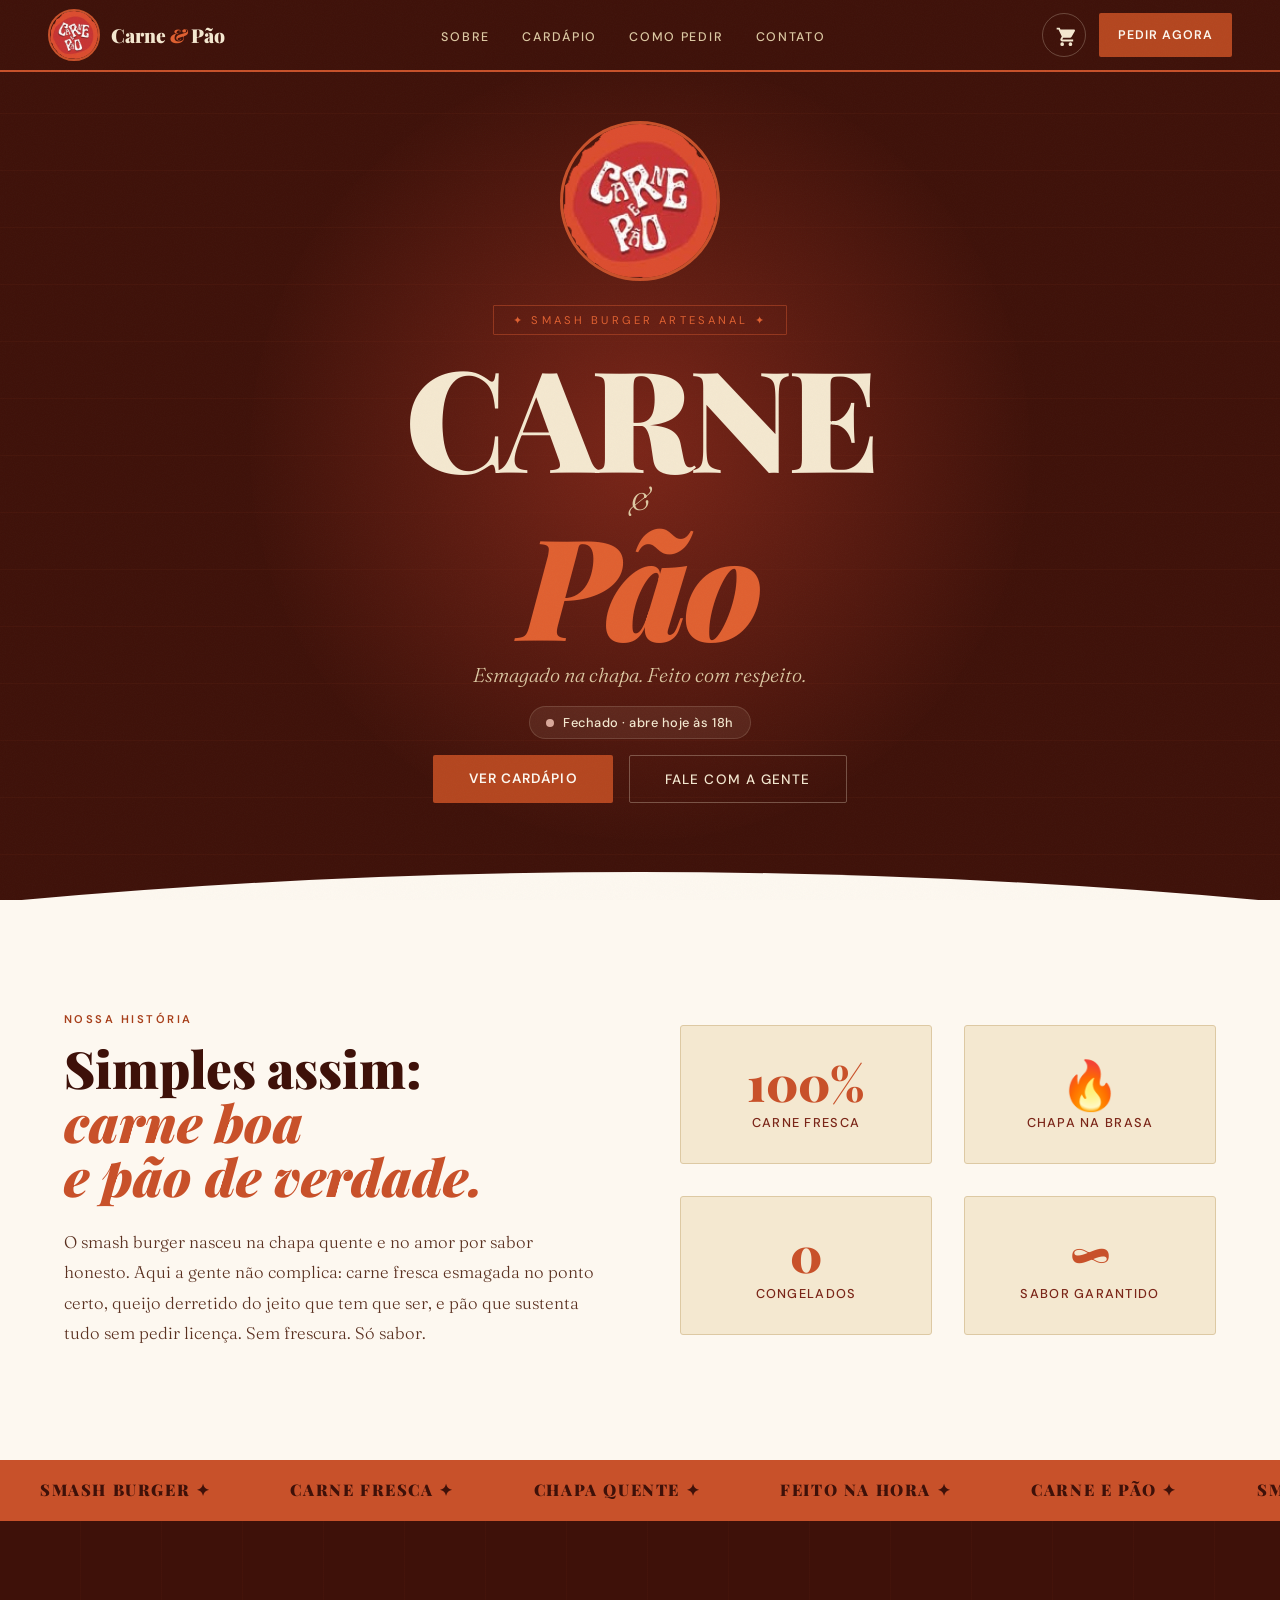
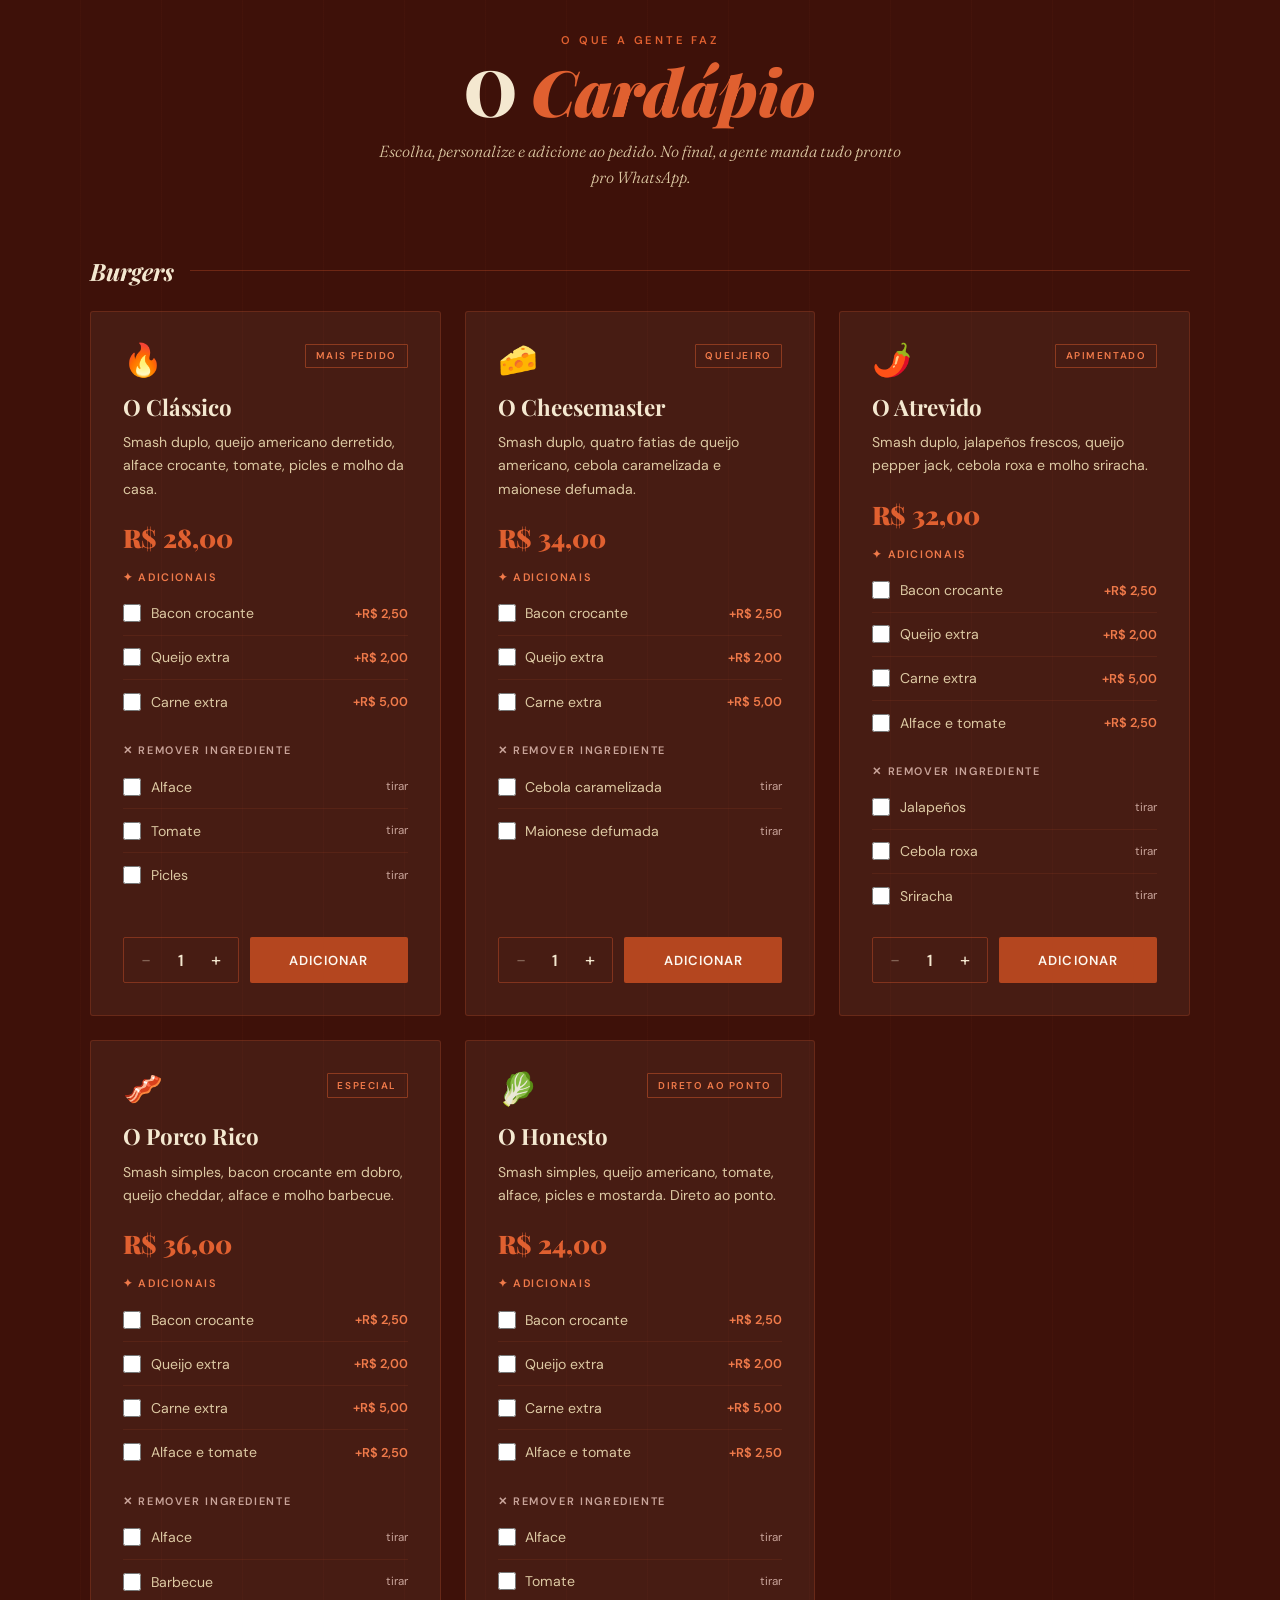
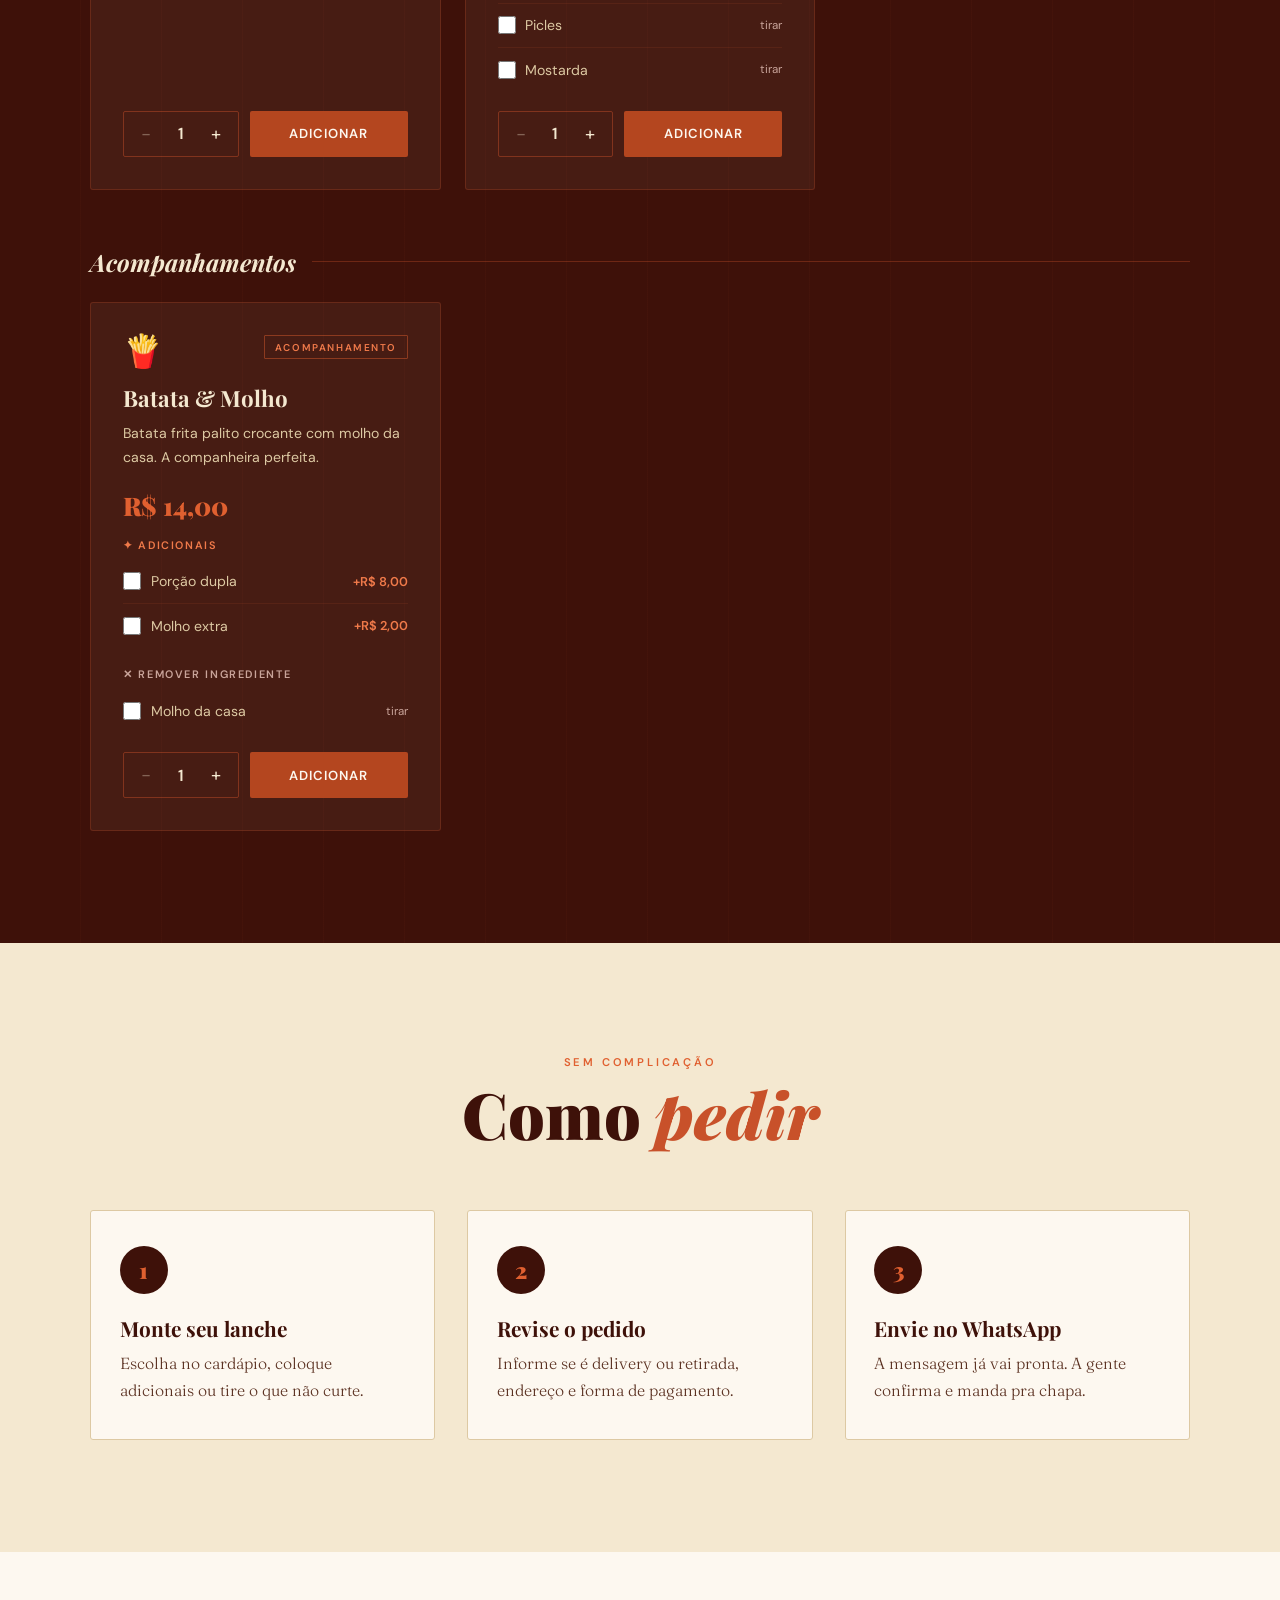
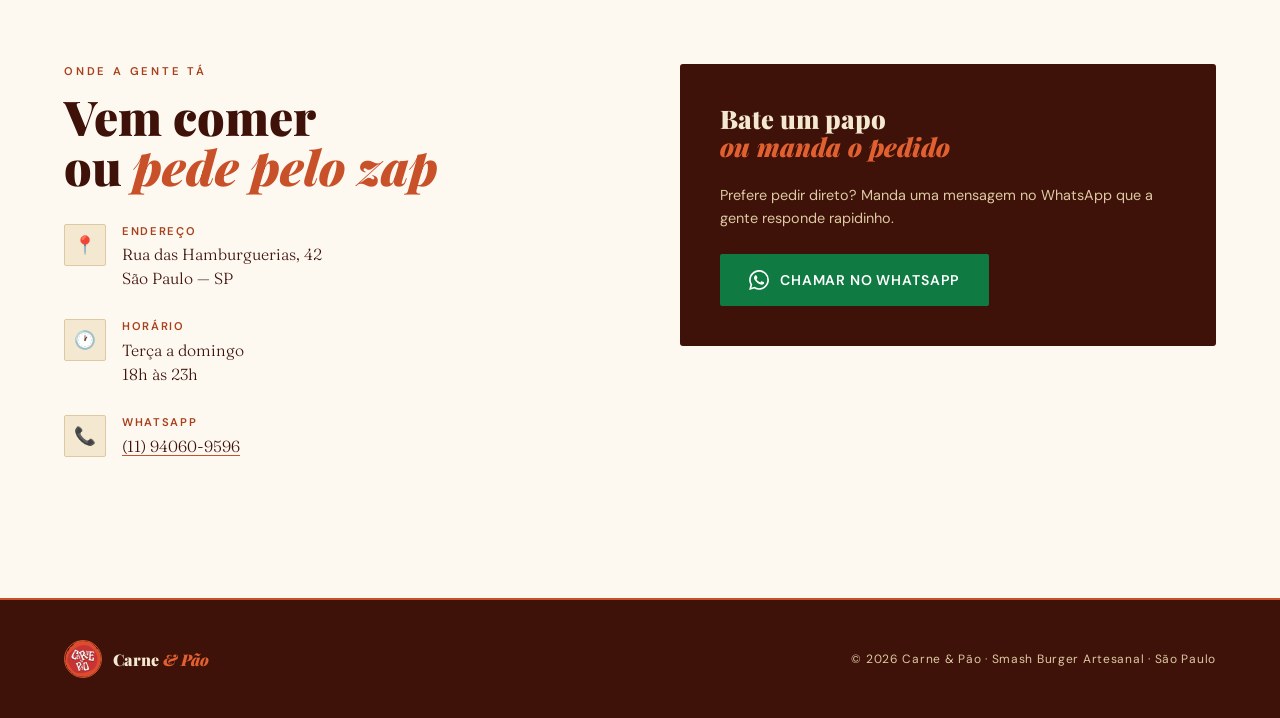
==== commit c9680959: "Correções do teste funcional: CEP, troco e mensagens de erro - CEP não encontrado limpa rua e bairro" ====
--- a/index.html
+++ b/index.html
@@ -9,11 +9,12 @@
   <link rel="icon" type="image/png" href="logo.png"/>
   <link rel="apple-touch-icon" href="logo.png"/>
 
-  <meta property="og:type" content="restaurant"/>
+  <meta property="og:type" content="website"/>
+  <meta property="og:url" content="https://capolete26-debug.github.io/carne-e-pao/"/>
   <meta property="og:locale" content="pt_BR"/>
   <meta property="og:title" content="Carne &amp; Pão — Smash Burger Artesanal"/>
   <meta property="og:description" content="Esmagado na chapa. Feito com respeito. Peça pelo WhatsApp."/>
-  <meta property="og:image" content="logo.png"/>
+  <meta property="og:image" content="https://capolete26-debug.github.io/carne-e-pao/logo.png"/>
 
   <link rel="preconnect" href="https://fonts.googleapis.com">
   <link rel="preconnect" href="https://fonts.gstatic.com" crossorigin>
@@ -26,6 +27,8 @@
     "@context": "https://schema.org",
     "@type": "Restaurant",
     "name": "Carne & Pão",
+    "url": "https://capolete26-debug.github.io/carne-e-pao/",
+    "image": "https://capolete26-debug.github.io/carne-e-pao/logo.png",
     "servesCuisine": "Hambúrguer",
     "priceRange": "R$",
     "telephone": "+55-11-94060-9596",
@@ -298,7 +301,8 @@
       </div>
       <div class="campo" data-campo-troco hidden>
         <label for="f-troco">Troco para quanto? <span class="opcional">(opcional)</span></label>
-        <input id="f-troco" name="troco" type="text" inputmode="decimal" placeholder="Ex.: 100">
+        <input id="f-troco" name="troco" type="text" inputmode="decimal" placeholder="Ex.: 100" aria-describedby="f-troco-erro">
+        <p class="campo-erro" id="f-troco-erro"></p>
       </div>
 
       <div class="campo">
--- a/css/style.css
+++ b/css/style.css
@@ -5,7 +5,11 @@
   --creme:#F4E8D0; --creme-escuro:#DDC9A3;
   --branco:#FDF8F0; --texto:#1E0A04;
   --texto-suave:#5a3020;
-  --verde-wpp:#25D366; --verde-wpp-escuro:#128C4B;
+  --verde-wpp:#25D366; --verde-wpp-escuro:#0F7A41;
+  /* versões com contraste suficiente para texto pequeno / botões */
+  --laranja-btn:#B4461F; --laranja-btn-hover:#9E3C1A;
+  --laranja-texto:#A8401C; --laranja-claro:#F07A4A;
+  --borda-campo:#9C7B5A;
   --erro:#B3261E;
   --nav-h:72px;
   --raio:3px;
@@ -13,6 +17,7 @@
 html { scroll-behavior:smooth; scroll-padding-top:var(--nav-h); }
 body { font-family:'DM Sans',sans-serif; background:var(--creme); color:var(--texto); overflow-x:hidden; }
 body.sem-scroll { overflow:hidden; }
+body.tem-pedido { padding-bottom:88px; }
 body::after { content:''; position:fixed; inset:0; z-index:999; pointer-events:none;
   background-image:url("data:image/svg+xml,%3Csvg xmlns='http://www.w3.org/2000/svg' width='300' height='300'%3E%3Cfilter id='g'%3E%3CfeTurbulence type='fractalNoise' baseFrequency='0.9' numOctaves='4' stitchTiles='stitch'/%3E%3C/filter%3E%3Crect width='300' height='300' filter='url(%23g)' opacity='0.045'/%3E%3C/svg%3E"); opacity:.6; }
 img, svg { display:block; }
@@ -21,7 +26,7 @@
 :focus-visible { outline:2px solid var(--laranja-vivo); outline-offset:3px; }
 [hidden] { display:none !important; }
 
-.skip-link { position:absolute; left:1rem; top:-100px; z-index:1000; background:var(--laranja); color:var(--branco); padding:.7rem 1.2rem; border-radius:var(--raio); text-decoration:none; font-weight:600; }
+.skip-link { position:absolute; left:1rem; top:-100px; z-index:1000; background:var(--laranja-btn); color:var(--branco); padding:.7rem 1.2rem; border-radius:var(--raio); text-decoration:none; font-weight:600; }
 .skip-link:focus { top:1rem; }
 
 /* NAV */
@@ -34,8 +39,8 @@
 .nav-links a { font-size:.78rem; font-weight:500; letter-spacing:.14em; text-transform:uppercase; color:var(--creme-escuro); text-decoration:none; transition:color .2s; }
 .nav-links a:hover { color:var(--laranja-vivo); }
 .nav-right { display:flex; align-items:center; gap:.8rem; }
-.nav-wpp { background:var(--laranja); color:var(--branco); padding:.55rem 1.2rem; border-radius:2px; font-size:.78rem; font-weight:600; letter-spacing:.08em; text-transform:uppercase; text-decoration:none; transition:background .2s,transform .15s; white-space:nowrap; }
-.nav-wpp:hover { background:var(--laranja-vivo); transform:translateY(-1px); }
+.nav-wpp { display:inline-flex; align-items:center; min-height:44px; background:var(--laranja-btn); color:var(--branco); padding:0 1.2rem; border-radius:2px; font-size:.78rem; font-weight:600; letter-spacing:.08em; text-transform:uppercase; text-decoration:none; transition:background .2s,transform .15s; white-space:nowrap; }
+.nav-wpp:hover { background:var(--laranja-btn-hover); transform:translateY(-1px); }
 .nav-cart { position:relative; width:44px; height:44px; display:grid; place-items:center; background:transparent; border:1.5px solid rgba(244,232,208,.25); border-radius:50%; cursor:pointer; transition:border-color .2s; }
 .nav-cart:hover { border-color:var(--laranja-vivo); }
 .nav-cart svg { width:22px; height:22px; fill:var(--creme); }
@@ -69,14 +74,14 @@
 .status-loja.aberto .status-dot { background:var(--verde-wpp); box-shadow:0 0 0 0 rgba(37,211,102,.6); animation:ping 2s infinite; }
 @keyframes ping { 0% { box-shadow:0 0 0 0 rgba(37,211,102,.6); } 70%,100% { box-shadow:0 0 0 8px rgba(37,211,102,0); } }
 
-.btn-primary { display:inline-block; background:var(--laranja); color:var(--branco); padding:.9rem 2.2rem; border:none; border-radius:2px; font-size:.85rem; font-weight:600; letter-spacing:.08em; text-transform:uppercase; text-decoration:none; cursor:pointer; transition:background .2s,transform .15s; }
-.btn-primary:hover { background:var(--laranja-vivo); transform:translateY(-2px); }
+.btn-primary { display:inline-block; background:var(--laranja-btn); color:var(--branco); padding:.9rem 2.2rem; border:none; border-radius:2px; font-size:.85rem; font-weight:600; letter-spacing:.08em; text-transform:uppercase; text-decoration:none; cursor:pointer; transition:background .2s,transform .15s; }
+.btn-primary:hover { background:var(--laranja-btn-hover); transform:translateY(-2px); }
 .btn-ghost { display:inline-block; background:transparent; color:var(--creme); padding:.9rem 2.2rem; border-radius:2px; border:1.5px solid rgba(244,232,208,.3); font-size:.85rem; font-weight:500; letter-spacing:.08em; text-transform:uppercase; text-decoration:none; transition:border-color .2s,color .2s,transform .15s; }
 .btn-ghost:hover { border-color:var(--creme); transform:translateY(-2px); }
 
 /* SOBRE */
 #sobre { background:var(--branco); padding:7rem max(4rem, calc((100% - 1200px) / 2)); display:grid; grid-template-columns:1fr 1fr; gap:5rem; align-items:center; }
-.sobre-label { font-size:.7rem; letter-spacing:.22em; text-transform:uppercase; color:var(--laranja); font-weight:600; margin-bottom:1rem; }
+.sobre-label { font-size:.7rem; letter-spacing:.22em; text-transform:uppercase; color:var(--laranja-texto); font-weight:600; margin-bottom:1rem; }
 .sobre-titulo { font-family:'Playfair Display',serif; font-size:clamp(2.2rem,4vw,3.5rem); font-weight:900; line-height:1.05; color:var(--vinho-escuro); margin-bottom:1.5rem; }
 .sobre-titulo em { font-style:italic; color:var(--laranja); }
 .sobre-texto { font-family:'Fraunces',serif; font-size:1.05rem; line-height:1.8; color:var(--texto-suave); font-weight:300; }
@@ -96,7 +101,7 @@
 #cardapio::before { content:''; position:absolute; inset:0; background-image:repeating-linear-gradient(90deg,transparent,transparent 80px,rgba(200,81,42,.04) 80px,rgba(200,81,42,.04) 81px); pointer-events:none; }
 .section-header { text-align:center; margin-bottom:4rem; position:relative; z-index:2; }
 .section-label { font-size:.7rem; letter-spacing:.25em; text-transform:uppercase; color:var(--laranja-vivo); font-weight:600; margin-bottom:.8rem; }
-.section-label--claro { color:var(--laranja); }
+.section-label--claro { color:var(--laranja-texto); }
 .section-titulo { font-family:'Playfair Display',serif; font-size:clamp(2rem,5vw,4rem); font-weight:900; color:var(--creme); line-height:1; }
 .section-titulo em { font-style:italic; color:var(--laranja-vivo); }
 .section-titulo--escuro { color:var(--vinho-escuro); }
@@ -115,28 +120,28 @@
 .card:hover::before, .card:focus-within::before { transform:scaleY(1); }
 .card-topo { display:flex; justify-content:space-between; align-items:flex-start; gap:1rem; margin-bottom:1rem; }
 .card-emoji { font-size:2rem; line-height:1; }
-.card-tag { font-size:.62rem; letter-spacing:.16em; text-transform:uppercase; font-weight:600; color:var(--laranja-vivo); border:1px solid rgba(224,96,48,.45); padding:.3rem .6rem; border-radius:1px; white-space:nowrap; }
+.card-tag { font-size:.62rem; letter-spacing:.16em; text-transform:uppercase; font-weight:600; color:var(--laranja-claro); border:1px solid rgba(224,96,48,.45); padding:.3rem .6rem; border-radius:1px; white-space:nowrap; }
 .card-nome { font-family:'Playfair Display',serif; font-size:1.4rem; font-weight:700; color:var(--creme); margin-bottom:.6rem; }
 .card-desc { font-size:.88rem; line-height:1.65; color:var(--creme-escuro); margin-bottom:1.2rem; }
 .card-preco { font-family:'Playfair Display',serif; font-size:1.6rem; font-weight:900; color:var(--laranja-vivo); margin-bottom:1rem; }
 .card-opcoes { border:none; margin-bottom:1.2rem; }
-.card-opcoes-titulo { font-size:.68rem; letter-spacing:.15em; text-transform:uppercase; color:var(--laranja-vivo); font-weight:600; margin-bottom:.5rem; }
+.card-opcoes-titulo { font-size:.68rem; letter-spacing:.15em; text-transform:uppercase; color:var(--laranja-claro); font-weight:600; margin-bottom:.5rem; }
 .card-opcoes--rem .card-opcoes-titulo { color:#c9a49a; }
-.opcao { display:flex; align-items:center; gap:.6rem; padding:.45rem 0; border-bottom:1px solid rgba(200,81,42,.12); cursor:pointer; font-size:.88rem; color:var(--creme-escuro); }
+.opcao { display:flex; align-items:center; gap:.6rem; min-height:44px; padding:.3rem 0; border-bottom:1px solid rgba(200,81,42,.12); cursor:pointer; font-size:.88rem; color:var(--creme-escuro); }
 .opcao:last-child { border-bottom:none; }
 .opcao input { accent-color:var(--laranja); width:18px; height:18px; cursor:pointer; flex-shrink:0; }
 .opcao-nome { flex:1; }
-.opcao-preco { font-size:.8rem; color:var(--laranja-vivo); font-weight:600; }
+.opcao-preco { font-size:.8rem; color:var(--laranja-claro); font-weight:600; }
 .opcao-tirar { font-size:.72rem; color:#c9a49a; }
-.card-opcoes--rem input:checked ~ .opcao-nome { text-decoration:line-through; opacity:.55; }
+.card-opcoes--rem input:checked ~ .opcao-nome { text-decoration:line-through; color:#c9a49a; }
 .card-acoes { display:flex; gap:.7rem; margin-top:auto; }
 .qtd { display:flex; align-items:center; border:1px solid rgba(200,81,42,.45); border-radius:2px; }
-.qtd button { width:38px; height:100%; min-height:44px; background:none; border:none; color:var(--creme); font-size:1.15rem; cursor:pointer; }
+.qtd button { width:44px; height:100%; min-height:44px; background:none; border:none; color:var(--creme); font-size:1.15rem; cursor:pointer; }
 .qtd button:hover { color:var(--laranja-vivo); }
 .qtd button:disabled { opacity:.35; cursor:default; }
 .qtd output { min-width:1.6rem; text-align:center; color:var(--creme); font-weight:600; }
-.btn-add { flex:1; background:var(--laranja); color:var(--branco); padding:.85rem; border:none; border-radius:2px; font-size:.82rem; font-weight:600; letter-spacing:.08em; text-transform:uppercase; cursor:pointer; transition:background .2s,transform .15s; }
-.btn-add:hover { background:var(--laranja-vivo); transform:translateY(-1px); }
+.btn-add { flex:1; background:var(--laranja-btn); color:var(--branco); padding:.85rem; border:none; border-radius:2px; font-size:.82rem; font-weight:600; letter-spacing:.08em; text-transform:uppercase; cursor:pointer; transition:background .2s,transform .15s; }
+.btn-add:hover { background:var(--laranja-btn-hover); transform:translateY(-1px); }
 .btn-add.ok { background:var(--verde-wpp-escuro); }
 
 /* COMO PEDIR */
@@ -153,7 +158,7 @@
 .contato-titulo em { font-style:italic; color:var(--laranja); }
 .info-item { display:flex; gap:1rem; align-items:flex-start; margin-bottom:1.8rem; }
 .info-icon { width:42px; height:42px; border-radius:2px; background:var(--creme); border:1px solid var(--creme-escuro); display:flex; align-items:center; justify-content:center; font-size:1.1rem; flex-shrink:0; }
-.info-label { font-size:.7rem; letter-spacing:.15em; text-transform:uppercase; color:var(--laranja); font-weight:600; margin-bottom:.3rem; }
+.info-label { font-size:.7rem; letter-spacing:.15em; text-transform:uppercase; color:var(--laranja-texto); font-weight:600; margin-bottom:.3rem; }
 .info-valor { font-family:'Fraunces',serif; font-size:1rem; color:var(--vinho-escuro); font-weight:300; line-height:1.5; }
 .info-valor a { text-decoration-color:var(--laranja); text-underline-offset:3px; }
 .wpp-card { background:var(--vinho-escuro); border-radius:var(--raio); padding:2.5rem; display:flex; flex-direction:column; gap:1.5rem; }
@@ -173,8 +178,8 @@
 .footer-copy { font-size:.75rem; color:var(--creme-escuro); letter-spacing:.06em; }
 
 /* BOTÃO FLUTUANTE */
-.cart-float { position:fixed; right:1.5rem; bottom:1.5rem; z-index:300; display:flex; align-items:center; gap:.8rem; background:var(--laranja); color:var(--branco); border:none; border-radius:99px; padding:.85rem 1.4rem .85rem .85rem; font-weight:600; font-size:.9rem; cursor:pointer; box-shadow:0 10px 30px rgba(30,10,4,.35); transition:background .2s,transform .2s; animation:sobe .3s ease; }
-.cart-float:hover { background:var(--laranja-vivo); transform:translateY(-2px); }
+.cart-float { position:fixed; right:1.5rem; bottom:1.5rem; z-index:300; display:flex; align-items:center; gap:.8rem; background:var(--laranja-btn); color:var(--branco); border:none; border-radius:99px; padding:.85rem 1.4rem .85rem .85rem; font-weight:600; font-size:.9rem; cursor:pointer; box-shadow:0 10px 30px rgba(30,10,4,.35); transition:background .2s,transform .2s; animation:sobe .3s ease; }
+.cart-float:hover { background:var(--laranja-btn-hover); transform:translateY(-2px); }
 .cart-float-qtd { min-width:28px; height:28px; border-radius:14px; background:var(--vinho-escuro); display:grid; place-items:center; font-size:.8rem; padding:0 6px; }
 .cart-float-label { letter-spacing:.06em; text-transform:uppercase; font-size:.8rem; }
 @keyframes sobe { from { transform:translateY(20px); opacity:0; } }
@@ -196,16 +201,16 @@
 .cart-item { display:grid; grid-template-columns:auto 1fr auto; gap:.3rem .8rem; padding:1rem 0; border-bottom:1px solid var(--creme-escuro); }
 .cart-item-emoji { font-size:1.5rem; grid-row:span 2; }
 .cart-item-nome { font-family:'Playfair Display',serif; font-weight:700; color:var(--vinho-escuro); font-size:1.05rem; }
-.cart-item-preco { font-weight:600; color:var(--laranja); white-space:nowrap; }
+.cart-item-preco { font-weight:600; color:var(--laranja-texto); white-space:nowrap; }
 .cart-item-det { grid-column:2 / 4; font-size:.8rem; color:var(--texto-suave); line-height:1.5; }
-.cart-item-det .add { color:var(--laranja); }
+.cart-item-det .add { color:var(--laranja-texto); }
 .cart-item-det .rem { color:var(--erro); }
 .cart-item-acoes { grid-column:2 / 4; display:flex; align-items:center; justify-content:space-between; margin-top:.3rem; }
 .cart-item .qtd { border-color:var(--creme-escuro); }
-.cart-item .qtd button { color:var(--vinho-escuro); min-height:36px; width:36px; }
+.cart-item .qtd button { color:var(--vinho-escuro); min-height:44px; width:44px; }
 .cart-item .qtd button:hover { color:var(--laranja); }
 .cart-item .qtd output { color:var(--vinho-escuro); }
-.cart-remover { background:none; border:none; color:var(--erro); font-size:.78rem; text-decoration:underline; cursor:pointer; padding:.5rem 0; }
+.cart-remover { background:none; border:none; color:var(--erro); font-size:.78rem; text-decoration:underline; cursor:pointer; padding:0 .5rem; min-height:44px; }
 
 .cart-subtotal { display:flex; justify-content:space-between; align-items:baseline; font-size:1rem; color:var(--vinho-escuro); }
 .cart-subtotal strong { font-family:'Playfair Display',serif; font-size:1.5rem; font-weight:900; color:var(--laranja); }
@@ -213,7 +218,7 @@
 .cart-aviso { background:#FBEAE3; border-left:3px solid var(--laranja); padding:.8rem 1rem; font-size:.85rem; color:var(--vinho-escuro); margin-bottom:1rem; line-height:1.5; }
 
 .campo-grupo { border:none; margin-bottom:1.2rem; }
-.campo-legend, .campo label { font-size:.72rem; letter-spacing:.12em; text-transform:uppercase; color:var(--laranja); font-weight:600; display:block; margin-bottom:.45rem; }
+.campo-legend, .campo label { font-size:.72rem; letter-spacing:.12em; text-transform:uppercase; color:var(--laranja-texto); font-weight:600; display:block; margin-bottom:.45rem; }
 .opcional { text-transform:none; letter-spacing:0; color:var(--texto-suave); font-weight:400; }
 .entrega-opcoes { display:flex; gap:.8rem; }
 .entrega-opt { flex:1; cursor:pointer; position:relative; }
@@ -222,7 +227,7 @@
 .entrega-opt input:checked + span { border-color:var(--laranja); background:rgba(200,81,42,.1); }
 .entrega-opt input:focus-visible + span { outline:2px solid var(--laranja-vivo); outline-offset:2px; }
 .campo { margin-bottom:1rem; }
-.campo input, .campo select, .campo textarea { width:100%; padding:.75rem; border:1.5px solid var(--creme-escuro); border-radius:2px; font-size:1rem; background:#fff; color:var(--texto); }
+.campo input, .campo select, .campo textarea { width:100%; padding:.75rem; border:1.5px solid var(--borda-campo); border-radius:2px; font-size:1rem; background:#fff; color:var(--texto); }
 .campo input:focus, .campo select:focus, .campo textarea:focus { border-color:var(--laranja); outline:none; box-shadow:0 0 0 3px rgba(200,81,42,.18); }
 .campo input[aria-invalid="true"] { border-color:var(--erro); }
 .campo textarea { resize:vertical; }
@@ -235,10 +240,10 @@
 .btn-enviar { width:100%; display:flex; align-items:center; justify-content:center; gap:.6rem; background:var(--verde-wpp-escuro); color:#fff; padding:1rem; border:none; border-radius:2px; font-size:.9rem; font-weight:600; letter-spacing:.06em; text-transform:uppercase; cursor:pointer; transition:filter .2s; }
 .btn-enviar:hover { filter:brightness(1.1); }
 .btn-enviar svg { width:20px; height:20px; fill:#fff; }
-.btn-esvaziar { background:none; border:none; color:var(--texto-suave); font-size:.8rem; text-decoration:underline; cursor:pointer; padding:.3rem; align-self:center; }
+.btn-esvaziar { background:none; border:none; color:var(--texto-suave); font-size:.8rem; text-decoration:underline; cursor:pointer; padding:0 1rem; min-height:44px; align-self:center; }
 
 /* TOAST */
-.toast { position:fixed; left:50%; bottom:6rem; z-index:600; transform:translate(-50%,20px); background:var(--vinho-escuro); color:var(--creme); padding:.8rem 1.3rem; border-radius:99px; font-size:.88rem; border:1px solid var(--laranja); opacity:0; pointer-events:none; transition:opacity .25s,transform .25s; max-width:calc(100% - 2rem); text-align:center; }
+.toast { position:fixed; left:50%; top:calc(var(--nav-h) + 1rem); z-index:600; transform:translate(-50%,-20px); background:var(--vinho-escuro); color:var(--creme); padding:.8rem 1.3rem; border-radius:99px; font-size:.88rem; border:1px solid var(--laranja); opacity:0; pointer-events:none; transition:opacity .25s,transform .25s; max-width:calc(100% - 2rem); text-align:center; }
 .toast.visivel { opacity:1; transform:translate(-50%,0); }
 
 /* ANIMAÇÕES */
@@ -248,7 +253,7 @@
 
 @media (prefers-reduced-motion: reduce) {
   html { scroll-behavior:auto; }
-  *, *::before, *::after { animation-duration:.01ms !important; animation-iteration-count:1 !important; transition-duration:.01ms !important; }
+  *, *::before, *::after { animation:none !important; animation-duration:.01ms !important; animation-iteration-count:1 !important; transition-duration:.01ms !important; }
   .js .reveal { opacity:1; transform:none; }
 }
 
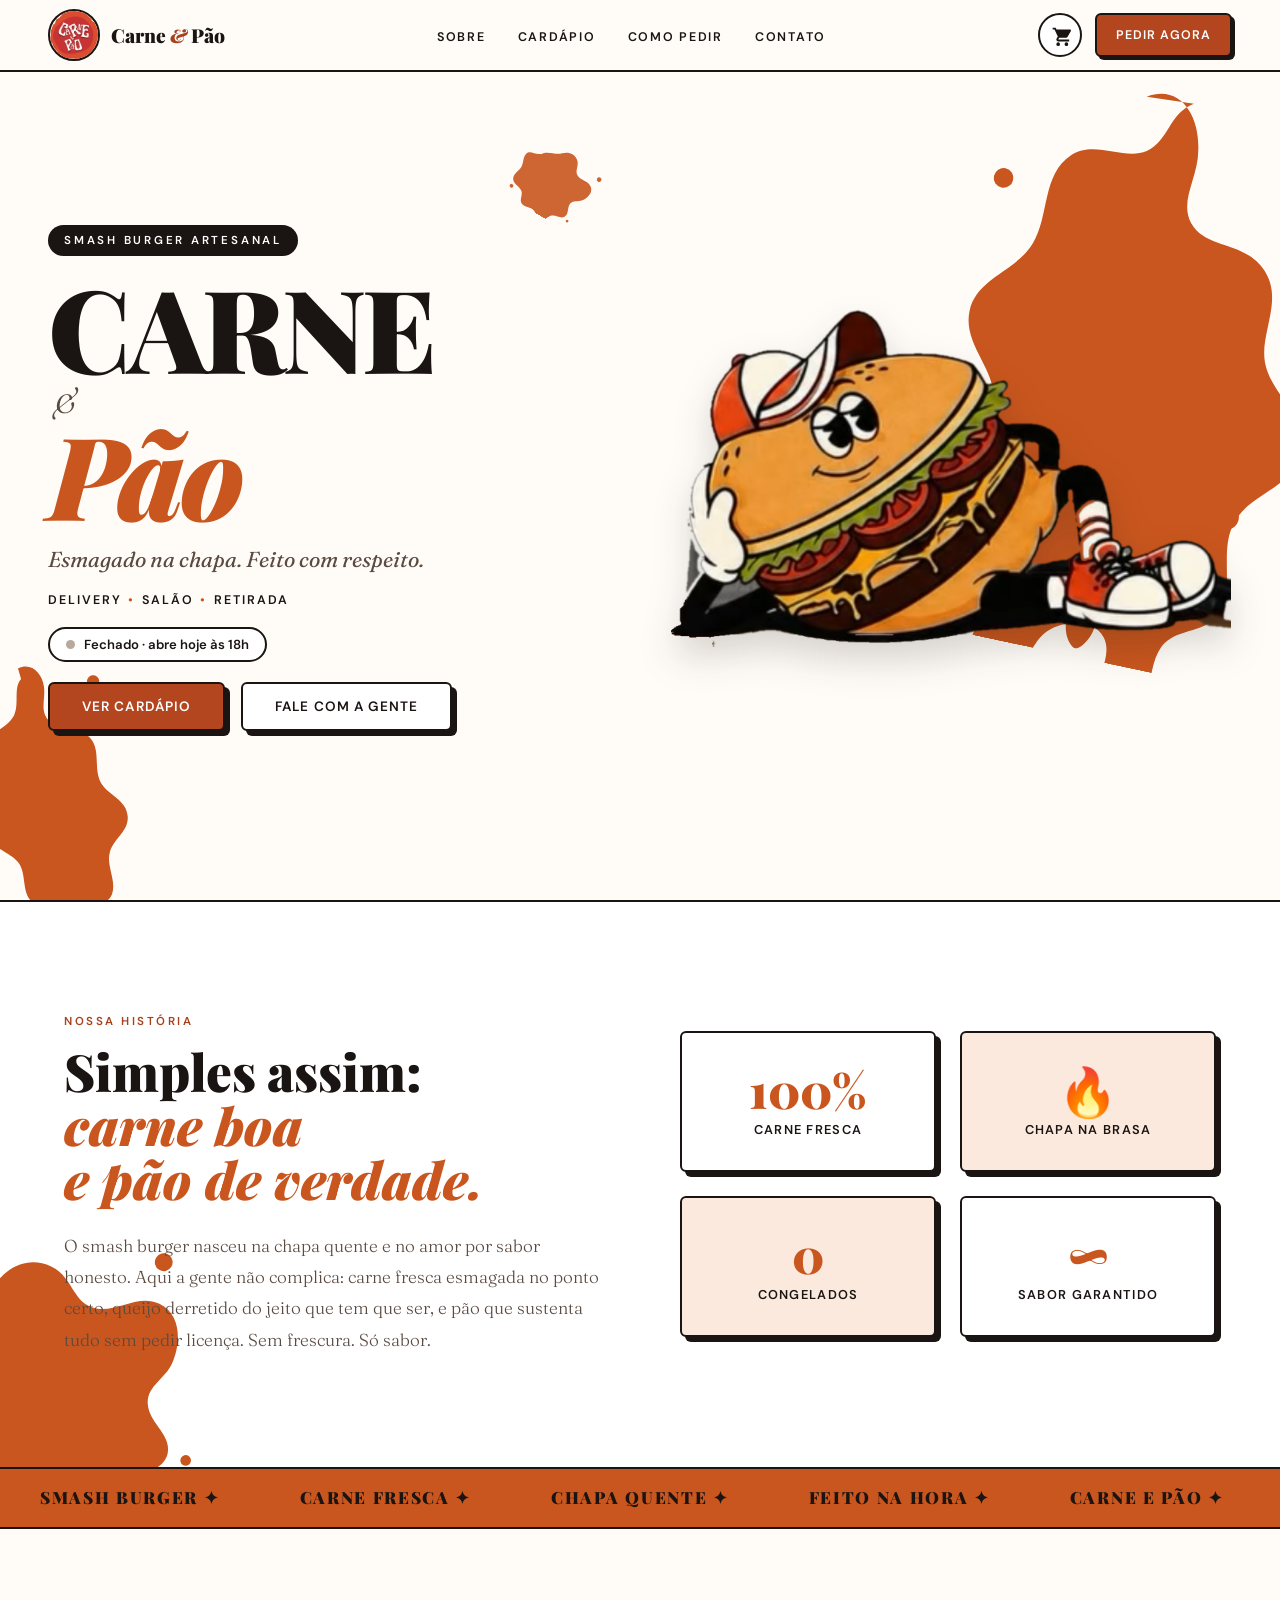
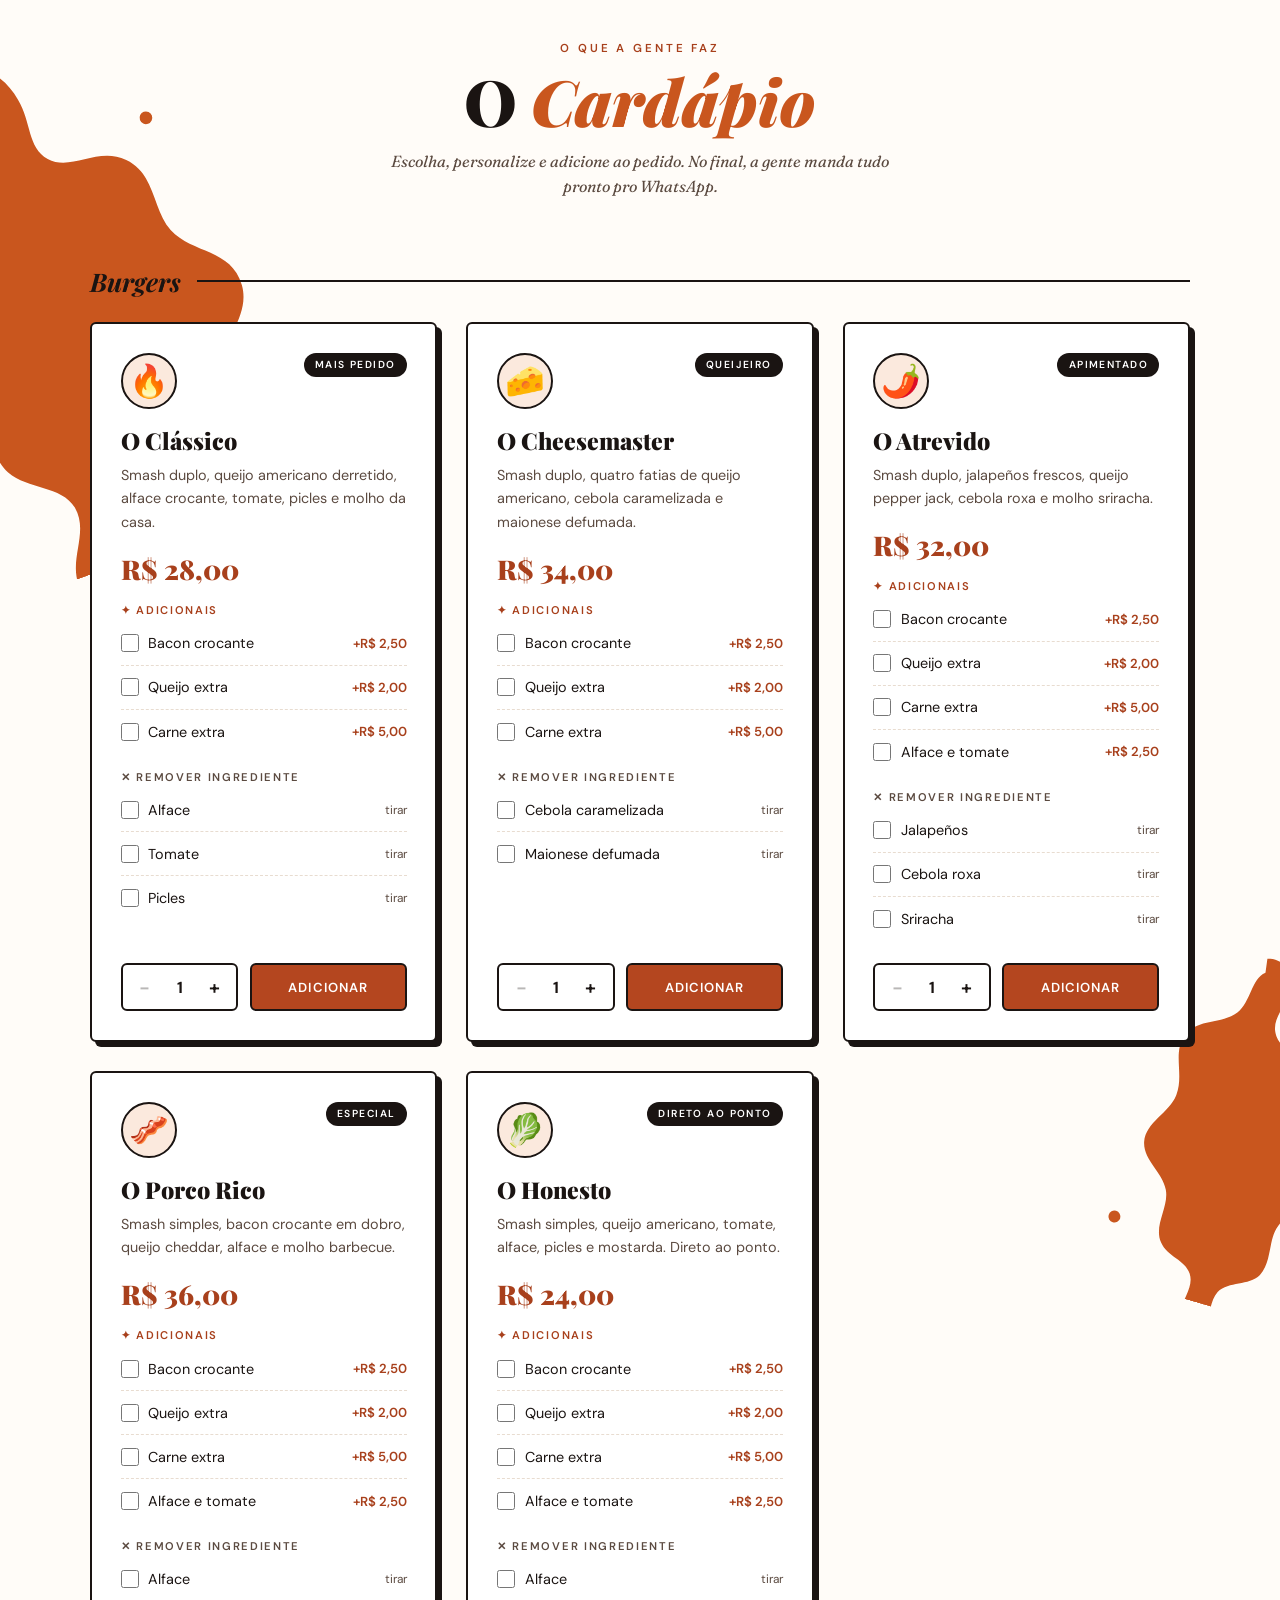
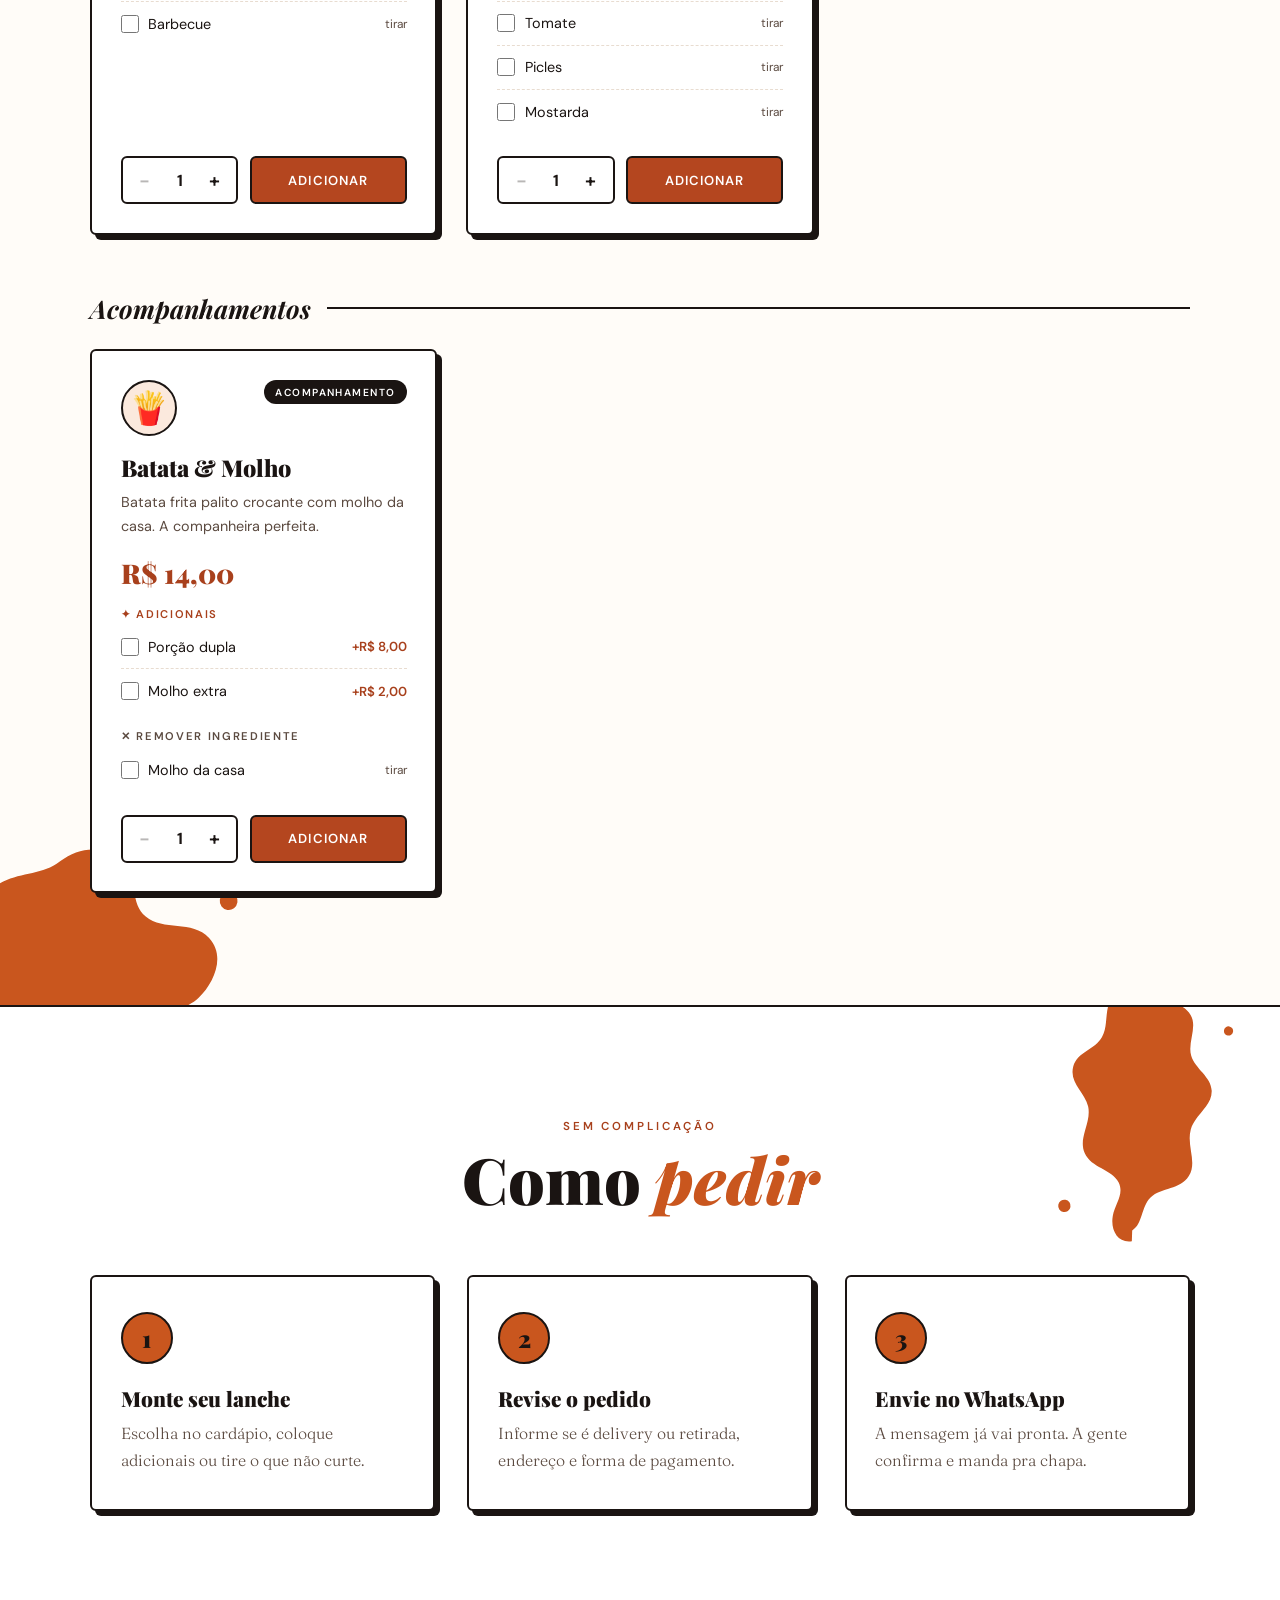
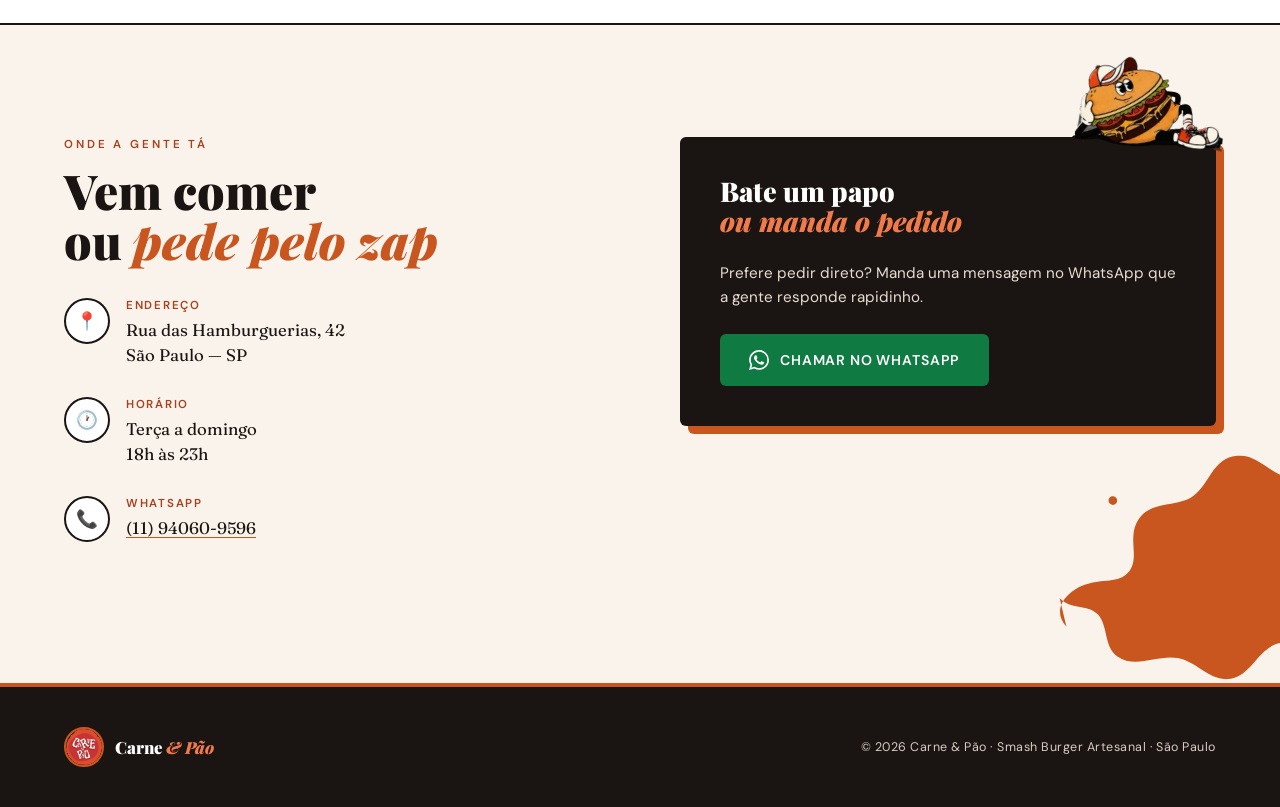
==== commit 949d37d8: "Visual novo: fundo branco com manchas laranja e mascote - Cores da loja: parede branca, manchas de t" ====
--- a/index.html
+++ b/index.html
@@ -5,7 +5,7 @@
   <meta name="viewport" content="width=device-width, initial-scale=1.0"/>
   <title>Carne &amp; Pão — Smash Burger Artesanal em São Paulo</title>
   <meta name="description" content="Smash burger artesanal em São Paulo. Carne fresca esmagada na chapa, queijo derretido e pão de verdade. Monte seu pedido e mande pelo WhatsApp — delivery ou retirada."/>
-  <meta name="theme-color" content="#3E1109"/>
+  <meta name="theme-color" content="#FFFCF8"/>
   <link rel="icon" type="image/png" href="logo.png"/>
   <link rel="apple-touch-icon" href="logo.png"/>
 
@@ -80,29 +80,34 @@
 <main>
 <!-- HERO -->
 <section id="hero">
-  <div class="hero-circle"></div>
-  <div class="hero-inner">
-    <img class="hero-logo" src="logo.png" alt="Logo da Carne e Pão" width="160" height="160"/>
-    <span class="hero-badge">✦ Smash Burger Artesanal ✦</span>
-    <h1 class="hero-h1">
-      <span class="hero-title">CARNE</span>
-      <span class="hero-e">&amp;</span>
-      <span class="hero-title"><em>Pão</em></span>
-    </h1>
-    <p class="hero-sub">Esmagado na chapa. Feito com respeito.</p>
-    <p class="status-loja" data-status hidden><span class="status-dot"></span><span data-status-texto></span></p>
-    <div class="hero-btns">
-      <a class="btn-primary" href="#cardapio">Ver cardápio</a>
-      <a class="btn-ghost" href="#contato">Fale com a gente</a>
-    </div>
-  </div>
-  <svg class="hero-arc" viewBox="0 0 1440 60" preserveAspectRatio="none" aria-hidden="true">
-    <path d="M0,60 Q720,0 1440,60 L1440,60 L0,60 Z" fill="#FDF8F0"/>
-  </svg>
+  <span class="mancha mancha--1" aria-hidden="true"></span>
+  <span class="mancha mancha--2" aria-hidden="true"></span>
+  <span class="mancha mancha--3" aria-hidden="true"></span>
+  <div class="hero-grid">
+    <div class="hero-inner">
+      <span class="hero-badge">Smash Burger Artesanal</span>
+      <h1 class="hero-h1">
+        <span class="hero-title">CARNE</span>
+        <span class="hero-e">&amp;</span>
+        <span class="hero-title"><em>Pão</em></span>
+      </h1>
+      <p class="hero-sub">Esmagado na chapa. Feito com respeito.</p>
+      <p class="hero-servicos">Delivery<span aria-hidden="true">•</span>Salão<span aria-hidden="true">•</span>Retirada</p>
+      <p class="status-loja" data-status hidden><span class="status-dot"></span><span data-status-texto></span></p>
+      <div class="hero-btns">
+        <a class="btn-primary" href="#cardapio">Ver cardápio</a>
+        <a class="btn-ghost" href="#contato">Fale com a gente</a>
+      </div>
+    </div>
+    <div class="hero-mascote">
+      <img src="img/mascote.png" alt="Mascote da Carne e Pão: um hambúrguer de boné e tênis, deitado de lado" width="720" height="434"/>
+    </div>
+  </div>
 </section>
 
 <!-- SOBRE -->
 <section id="sobre">
+  <span class="mancha mancha--2" aria-hidden="true"></span>
   <div class="reveal">
     <p class="sobre-label">Nossa história</p>
     <h2 class="sobre-titulo">Simples assim:<br><em>carne boa<br>e pão de verdade.</em></h2>
@@ -126,6 +131,9 @@
 
 <!-- CARDÁPIO -->
 <section id="cardapio" tabindex="-1">
+  <span class="mancha mancha--1" aria-hidden="true"></span>
+  <span class="mancha mancha--3" aria-hidden="true"></span>
+  <span class="mancha mancha--2" aria-hidden="true"></span>
   <div class="section-header">
     <p class="section-label">O que a gente faz</p>
     <h2 class="section-titulo">O <em>Cardápio</em></h2>
@@ -144,6 +152,7 @@
 
 <!-- COMO PEDIR -->
 <section id="como-pedir">
+  <span class="mancha mancha--3" aria-hidden="true"></span>
   <div class="section-header">
     <p class="section-label">Sem complicação</p>
     <h2 class="section-titulo section-titulo--escuro">Como <em>pedir</em></h2>
@@ -169,6 +178,7 @@
 
 <!-- CONTATO -->
 <section id="contato">
+  <span class="mancha mancha--1" aria-hidden="true"></span>
   <div class="reveal">
     <p class="section-label section-label--claro">Onde a gente tá</p>
     <h2 class="contato-titulo">Vem comer<br>ou <em>pede pelo zap</em></h2>
@@ -186,6 +196,7 @@
     </div>
   </div>
   <div class="wpp-card reveal">
+    <img class="wpp-mascote" src="img/mascote.png" alt="" width="720" height="434" loading="lazy"/>
     <p class="wpp-titulo">Bate um papo<br><em>ou manda o pedido</em></p>
     <p class="wpp-desc">Prefere pedir direto? Manda uma mensagem no WhatsApp que a gente responde rapidinho.</p>
     <a class="btn-wpp" href="https://wa.me/5511940609596" target="_blank" rel="noopener">
@@ -222,7 +233,7 @@
 
   <div class="drawer-body">
     <div class="cart-vazio" data-cart-vazio>
-      <p class="cart-vazio-emoji" aria-hidden="true">🍔</p>
+      <img class="cart-vazio-mascote" src="img/mascote.png" alt="" width="720" height="434" loading="lazy"/>
       <p>Seu pedido está vazio.</p>
       <button class="btn-primary" type="button" data-fechar-carrinho data-ir-cardapio>Ver cardápio</button>
     </div>
--- a/css/style.css
+++ b/css/style.css
@@ -1,221 +1,231 @@
 *, *::before, *::after { margin:0; padding:0; box-sizing:border-box; }
 :root {
-  --laranja:#C8512A; --laranja-vivo:#E06030;
-  --vinho:#7A2518; --vinho-escuro:#3E1109;
-  --creme:#F4E8D0; --creme-escuro:#DDC9A3;
-  --branco:#FDF8F0; --texto:#1E0A04;
-  --texto-suave:#5a3020;
-  --verde-wpp:#25D366; --verde-wpp-escuro:#0F7A41;
-  /* versões com contraste suficiente para texto pequeno / botões */
-  --laranja-btn:#B4461F; --laranja-btn-hover:#9E3C1A;
-  --laranja-texto:#A8401C; --laranja-claro:#F07A4A;
-  --borda-campo:#9C7B5A;
+  /* cores da casa: parede branca, manchas laranja, cadeiras pretas */
+  --laranja:#C9561E;            /* manchas e detalhes grandes */
+  --laranja-btn:#B4461F; --laranja-btn-hover:#9E3C1A; /* botões com texto branco */
+  --laranja-texto:#A8401C;      /* texto pequeno laranja sobre branco */
+  --laranja-suave:#FBE9DD;
+  --preto:#1A1412; --preto-2:#2B221E;
+  --branco:#FFFFFF; --fundo:#FFFCF8; --fundo-2:#FAF3EC;
+  --texto:#1A1412; --texto-suave:#5B4A40;
+  --linha:#E8DCD0; --borda-campo:#9C7B5A;
+  --verde-wpp-escuro:#0F7A41;
   --erro:#B3261E;
   --nav-h:72px;
-  --raio:3px;
+  --raio:6px;
+  --sombra-sticker:5px 5px 0 var(--preto);
 }
 html { scroll-behavior:smooth; scroll-padding-top:var(--nav-h); }
-body { font-family:'DM Sans',sans-serif; background:var(--creme); color:var(--texto); overflow-x:hidden; }
+body { font-family:'DM Sans',sans-serif; background:var(--fundo); color:var(--texto); overflow-x:hidden; }
 body.sem-scroll { overflow:hidden; }
 body.tem-pedido { padding-bottom:88px; }
-body::after { content:''; position:fixed; inset:0; z-index:999; pointer-events:none;
-  background-image:url("data:image/svg+xml,%3Csvg xmlns='http://www.w3.org/2000/svg' width='300' height='300'%3E%3Cfilter id='g'%3E%3CfeTurbulence type='fractalNoise' baseFrequency='0.9' numOctaves='4' stitchTiles='stitch'/%3E%3C/filter%3E%3Crect width='300' height='300' filter='url(%23g)' opacity='0.045'/%3E%3C/svg%3E"); opacity:.6; }
 img, svg { display:block; }
 a { color:inherit; }
 button, input, select, textarea { font:inherit; color:inherit; }
-:focus-visible { outline:2px solid var(--laranja-vivo); outline-offset:3px; }
+:focus-visible { outline:2px solid var(--laranja-btn); outline-offset:3px; }
 [hidden] { display:none !important; }
 
 .skip-link { position:absolute; left:1rem; top:-100px; z-index:1000; background:var(--laranja-btn); color:var(--branco); padding:.7rem 1.2rem; border-radius:var(--raio); text-decoration:none; font-weight:600; }
 .skip-link:focus { top:1rem; }
 
+/* MANCHAS DE TINTA (decoração) */
+.mancha { position:absolute; z-index:0; pointer-events:none; background:no-repeat center / contain; }
+.mancha--1 { background-image:url('../img/mancha-1.svg'); aspect-ratio:300/420; }
+.mancha--2 { background-image:url('../img/mancha-2.svg'); aspect-ratio:360/300; }
+.mancha--3 { background-image:url('../img/mancha-3.svg'); aspect-ratio:220/360; }
+
 /* NAV */
-.nav { position:fixed; top:0; left:0; right:0; z-index:200; height:var(--nav-h); display:flex; align-items:center; justify-content:space-between; gap:1rem; padding:0 3rem; background:var(--vinho-escuro); border-bottom:2px solid var(--laranja); }
+.nav { position:fixed; top:0; left:0; right:0; z-index:200; height:var(--nav-h); display:flex; align-items:center; justify-content:space-between; gap:1rem; padding:0 3rem; background:rgba(255,252,248,.94); backdrop-filter:blur(8px); -webkit-backdrop-filter:blur(8px); border-bottom:2px solid var(--preto); }
 .nav-left { display:flex; align-items:center; text-decoration:none; }
-.nav-logo-img { height:52px; width:52px; border-radius:50%; object-fit:cover; border:2px solid var(--laranja); }
-.nav-brand { font-family:'Playfair Display',serif; font-weight:900; font-size:1.2rem; color:var(--creme); margin-left:.7rem; white-space:nowrap; }
-.nav-brand span { color:var(--laranja-vivo); font-style:italic; }
+.nav-logo-img { height:52px; width:52px; border-radius:50%; object-fit:cover; border:2px solid var(--preto); }
+.nav-brand { font-family:'Playfair Display',serif; font-weight:900; font-size:1.2rem; color:var(--preto); margin-left:.7rem; white-space:nowrap; }
+.nav-brand span { color:var(--laranja-texto); font-style:italic; }
 .nav-links { list-style:none; display:flex; gap:2rem; }
-.nav-links a { font-size:.78rem; font-weight:500; letter-spacing:.14em; text-transform:uppercase; color:var(--creme-escuro); text-decoration:none; transition:color .2s; }
-.nav-links a:hover { color:var(--laranja-vivo); }
+.nav-links a { font-size:.78rem; font-weight:600; letter-spacing:.14em; text-transform:uppercase; color:var(--texto); text-decoration:none; transition:color .2s; }
+.nav-links a:hover { color:var(--laranja-texto); }
 .nav-right { display:flex; align-items:center; gap:.8rem; }
-.nav-wpp { display:inline-flex; align-items:center; min-height:44px; background:var(--laranja-btn); color:var(--branco); padding:0 1.2rem; border-radius:2px; font-size:.78rem; font-weight:600; letter-spacing:.08em; text-transform:uppercase; text-decoration:none; transition:background .2s,transform .15s; white-space:nowrap; }
-.nav-wpp:hover { background:var(--laranja-btn-hover); transform:translateY(-1px); }
-.nav-cart { position:relative; width:44px; height:44px; display:grid; place-items:center; background:transparent; border:1.5px solid rgba(244,232,208,.25); border-radius:50%; cursor:pointer; transition:border-color .2s; }
-.nav-cart:hover { border-color:var(--laranja-vivo); }
-.nav-cart svg { width:22px; height:22px; fill:var(--creme); }
-.nav-cart-count { position:absolute; top:-4px; right:-4px; min-width:20px; height:20px; padding:0 5px; border-radius:10px; background:var(--laranja-vivo); color:var(--branco); font-size:.7rem; font-weight:600; display:grid; place-items:center; line-height:1; }
+.nav-wpp { display:inline-flex; align-items:center; min-height:44px; background:var(--laranja-btn); color:var(--branco); padding:0 1.2rem; border:2px solid var(--preto); border-radius:var(--raio); font-size:.78rem; font-weight:600; letter-spacing:.08em; text-transform:uppercase; text-decoration:none; box-shadow:3px 3px 0 var(--preto); transition:background .2s,transform .15s,box-shadow .15s; white-space:nowrap; }
+.nav-wpp:hover { background:var(--laranja-btn-hover); transform:translate(-1px,-1px); box-shadow:4px 4px 0 var(--preto); }
+.nav-cart { position:relative; width:44px; height:44px; display:grid; place-items:center; background:var(--branco); border:2px solid var(--preto); border-radius:50%; cursor:pointer; transition:background .2s; }
+.nav-cart:hover { background:var(--laranja-suave); }
+.nav-cart svg { width:22px; height:22px; fill:var(--preto); }
+.nav-cart-count { position:absolute; top:-6px; right:-6px; min-width:20px; height:20px; padding:0 5px; border-radius:10px; background:var(--laranja-btn); color:var(--branco); font-size:.7rem; font-weight:600; display:grid; place-items:center; line-height:1; border:1.5px solid var(--preto); }
 .nav-cart-count.vazio { display:none; }
 .nav-cart.pulse { animation:pulse .45s ease; }
 @keyframes pulse { 50% { transform:scale(1.18); } }
 .nav-burger { display:none; width:44px; height:44px; background:none; border:none; cursor:pointer; flex-direction:column; justify-content:center; align-items:center; gap:5px; }
-.nav-burger span { display:block; width:24px; height:2px; background:var(--creme); transition:transform .25s,opacity .25s; }
-.nav-burger[aria-expanded="true"] span:nth-child(1) { transform:translateY(7px) rotate(45deg); }
+.nav-burger span { display:block; width:24px; height:2.5px; background:var(--preto); border-radius:2px; transition:transform .25s,opacity .25s; }
+.nav-burger[aria-expanded="true"] span:nth-child(1) { transform:translateY(7.5px) rotate(45deg); }
 .nav-burger[aria-expanded="true"] span:nth-child(2) { opacity:0; }
-.nav-burger[aria-expanded="true"] span:nth-child(3) { transform:translateY(-7px) rotate(-45deg); }
+.nav-burger[aria-expanded="true"] span:nth-child(3) { transform:translateY(-7.5px) rotate(-45deg); }
 
 /* HERO */
-#hero { min-height:100vh; min-height:100svh; background:var(--vinho-escuro); display:flex; align-items:center; justify-content:center; position:relative; overflow:hidden; padding-top:var(--nav-h); }
-.hero-circle { position:absolute; width:min(90vw,780px); height:min(90vw,780px); border-radius:50%; background:radial-gradient(circle at center,var(--vinho) 0%,transparent 72%); top:50%; left:50%; transform:translate(-50%,-50%); }
-#hero::before { content:''; position:absolute; inset:0; background-image:repeating-linear-gradient(180deg,transparent,transparent 56px,rgba(200,81,42,.06) 56px,rgba(200,81,42,.06) 57px); }
-.hero-arc { position:absolute; bottom:-2px; left:0; right:0; width:100%; height:60px; }
-.hero-inner { position:relative; z-index:2; text-align:center; padding:2rem 1.5rem 5rem; display:flex; flex-direction:column; align-items:center; }
-.hero-logo { width:160px; height:160px; border-radius:50%; object-fit:cover; border:3px solid var(--laranja); margin-bottom:1.5rem; animation:fadeUp .7s ease both; }
-.hero-badge { display:inline-block; font-size:.7rem; letter-spacing:.28em; text-transform:uppercase; color:var(--laranja-vivo); border:1px solid rgba(200,81,42,.5); padding:.45rem 1.2rem; border-radius:1px; margin-bottom:1.2rem; animation:fadeUp .7s .12s ease both; }
-.hero-h1 { display:flex; flex-direction:column; align-items:center; font-weight:inherit; }
-.hero-title { display:block; font-family:'Playfair Display',serif; font-size:clamp(3rem,11vw,9rem); font-weight:900; line-height:.85; color:var(--creme); letter-spacing:-.03em; animation:fadeUp .7s .2s ease both; }
-.hero-title em { font-style:italic; color:var(--laranja-vivo); }
-.hero-e { display:block; font-family:'Fraunces',serif; font-style:italic; font-weight:300; font-size:clamp(1rem,3vw,2rem); color:var(--creme-escuro); margin:.3rem 0; animation:fadeUp .7s .28s ease both; }
-.hero-sub { font-family:'Fraunces',serif; font-style:italic; font-weight:300; font-size:clamp(.95rem,2vw,1.25rem); color:var(--creme-escuro); margin-top:1.2rem; margin-bottom:1.2rem; animation:fadeUp .7s .36s ease both; }
-.hero-btns { display:flex; gap:1rem; flex-wrap:wrap; justify-content:center; margin-top:1rem; animation:fadeUp .7s .44s ease both; }
-
-.status-loja { display:inline-flex; align-items:center; gap:.55rem; font-size:.8rem; font-weight:500; letter-spacing:.04em; color:var(--creme); background:rgba(244,232,208,.07); border:1px solid rgba(244,232,208,.15); padding:.45rem 1rem; border-radius:99px; animation:fadeUp .7s .4s ease both; }
-.status-dot { width:8px; height:8px; border-radius:50%; background:#d9a89a; }
-.status-loja.aberto .status-dot { background:var(--verde-wpp); box-shadow:0 0 0 0 rgba(37,211,102,.6); animation:ping 2s infinite; }
-@keyframes ping { 0% { box-shadow:0 0 0 0 rgba(37,211,102,.6); } 70%,100% { box-shadow:0 0 0 8px rgba(37,211,102,0); } }
-
-.btn-primary { display:inline-block; background:var(--laranja-btn); color:var(--branco); padding:.9rem 2.2rem; border:none; border-radius:2px; font-size:.85rem; font-weight:600; letter-spacing:.08em; text-transform:uppercase; text-decoration:none; cursor:pointer; transition:background .2s,transform .15s; }
-.btn-primary:hover { background:var(--laranja-btn-hover); transform:translateY(-2px); }
-.btn-ghost { display:inline-block; background:transparent; color:var(--creme); padding:.9rem 2.2rem; border-radius:2px; border:1.5px solid rgba(244,232,208,.3); font-size:.85rem; font-weight:500; letter-spacing:.08em; text-transform:uppercase; text-decoration:none; transition:border-color .2s,color .2s,transform .15s; }
-.btn-ghost:hover { border-color:var(--creme); transform:translateY(-2px); }
+#hero { min-height:100vh; min-height:100svh; background:var(--fundo); display:flex; align-items:center; position:relative; overflow:hidden; padding:calc(var(--nav-h) + 2rem) max(3rem, calc((100% - 1200px) / 2)) 3rem; }
+#hero .mancha--1 { width:min(34vw,420px); right:-4vw; top:8%; transform:rotate(12deg); }
+#hero .mancha--3 { width:min(14vw,170px); left:-3vw; bottom:-4%; transform:rotate(-8deg); }
+#hero .mancha--2 { width:min(12vw,140px); left:38%; top:14%; opacity:.9; transform:rotate(30deg) scale(.6); }
+.hero-grid { position:relative; z-index:2; width:100%; display:grid; grid-template-columns:1.05fr 1fr; align-items:center; gap:2rem; }
+.hero-inner { display:flex; flex-direction:column; align-items:flex-start; }
+.hero-badge { display:inline-block; font-size:.72rem; font-weight:600; letter-spacing:.24em; text-transform:uppercase; color:var(--branco); background:var(--preto); padding:.5rem 1rem; border-radius:99px; margin-bottom:1.4rem; animation:fadeUp .7s .1s ease both; }
+.hero-h1 { display:flex; flex-direction:column; align-items:flex-start; font-weight:inherit; }
+.hero-title { display:block; font-family:'Playfair Display',serif; font-size:clamp(3.4rem,9vw,8rem); font-weight:900; line-height:.85; color:var(--preto); letter-spacing:-.03em; animation:fadeUp .7s .2s ease both; }
+.hero-title em { font-style:italic; color:var(--laranja); }
+.hero-e { display:block; font-family:'Fraunces',serif; font-style:italic; font-weight:300; font-size:clamp(1.2rem,3vw,2.2rem); color:var(--texto-suave); margin:.2rem 0 .2rem .4rem; animation:fadeUp .7s .28s ease both; }
+.hero-sub { font-family:'Fraunces',serif; font-style:italic; font-weight:400; font-size:clamp(1.05rem,2vw,1.35rem); color:var(--texto-suave); margin:1.4rem 0 1.2rem; animation:fadeUp .7s .36s ease both; }
+.hero-servicos { font-size:.78rem; font-weight:600; letter-spacing:.16em; text-transform:uppercase; color:var(--texto); margin-bottom:1.2rem; animation:fadeUp .7s .38s ease both; }
+.hero-servicos span { color:var(--laranja); margin:0 .4rem; }
+.hero-btns { display:flex; gap:1rem; flex-wrap:wrap; margin-top:1.2rem; animation:fadeUp .7s .44s ease both; }
+.hero-mascote { position:relative; display:flex; justify-content:center; animation:fadeUp .8s .3s ease both; }
+.hero-mascote img { width:min(100%,560px); height:auto; filter:drop-shadow(0 18px 18px rgba(26,20,18,.18)); animation:balanca 5s ease-in-out 1s infinite; transform-origin:50% 90%; }
+@keyframes balanca { 0%,100% { transform:rotate(0); } 50% { transform:rotate(-2deg) translateY(-6px); } }
+
+.status-loja { display:inline-flex; align-items:center; gap:.55rem; font-size:.82rem; font-weight:600; color:var(--texto); background:var(--branco); border:2px solid var(--preto); padding:.45rem 1rem; border-radius:99px; animation:fadeUp .7s .4s ease both; }
+.status-dot { width:9px; height:9px; border-radius:50%; background:#B9A99D; }
+.status-loja.aberto .status-dot { background:#1FA855; animation:ping 2s infinite; }
+@keyframes ping { 0% { box-shadow:0 0 0 0 rgba(31,168,85,.6); } 70%,100% { box-shadow:0 0 0 8px rgba(31,168,85,0); } }
+
+.btn-primary { display:inline-block; background:var(--laranja-btn); color:var(--branco); padding:.9rem 2rem; border:2px solid var(--preto); border-radius:var(--raio); font-size:.85rem; font-weight:600; letter-spacing:.08em; text-transform:uppercase; text-decoration:none; cursor:pointer; box-shadow:var(--sombra-sticker); transition:background .2s,transform .15s,box-shadow .15s; }
+.btn-primary:hover { background:var(--laranja-btn-hover); transform:translate(-2px,-2px); box-shadow:7px 7px 0 var(--preto); }
+.btn-ghost { display:inline-block; background:var(--branco); color:var(--preto); padding:.9rem 2rem; border:2px solid var(--preto); border-radius:var(--raio); font-size:.85rem; font-weight:600; letter-spacing:.08em; text-transform:uppercase; text-decoration:none; box-shadow:var(--sombra-sticker); transition:transform .15s,box-shadow .15s; }
+.btn-ghost:hover { transform:translate(-2px,-2px); box-shadow:7px 7px 0 var(--preto); }
 
 /* SOBRE */
-#sobre { background:var(--branco); padding:7rem max(4rem, calc((100% - 1200px) / 2)); display:grid; grid-template-columns:1fr 1fr; gap:5rem; align-items:center; }
-.sobre-label { font-size:.7rem; letter-spacing:.22em; text-transform:uppercase; color:var(--laranja-texto); font-weight:600; margin-bottom:1rem; }
-.sobre-titulo { font-family:'Playfair Display',serif; font-size:clamp(2.2rem,4vw,3.5rem); font-weight:900; line-height:1.05; color:var(--vinho-escuro); margin-bottom:1.5rem; }
+#sobre { background:var(--branco); padding:7rem max(4rem, calc((100% - 1200px) / 2)); display:grid; grid-template-columns:1fr 1fr; gap:5rem; align-items:center; position:relative; overflow:hidden; border-top:2px solid var(--preto); }
+#sobre .mancha--2 { width:min(26vw,320px); left:-8vw; bottom:-10%; transform:rotate(-14deg); }
+#sobre > :not(.mancha) { position:relative; z-index:1; }
+.sobre-label { font-size:.72rem; letter-spacing:.22em; text-transform:uppercase; color:var(--laranja-texto); font-weight:600; margin-bottom:1rem; }
+.sobre-titulo { font-family:'Playfair Display',serif; font-size:clamp(2.2rem,4vw,3.5rem); font-weight:900; line-height:1.05; color:var(--preto); margin-bottom:1.5rem; }
 .sobre-titulo em { font-style:italic; color:var(--laranja); }
-.sobre-texto { font-family:'Fraunces',serif; font-size:1.05rem; line-height:1.8; color:var(--texto-suave); font-weight:300; }
-.sobre-stats { list-style:none; display:grid; grid-template-columns:1fr 1fr; gap:2rem; }
-.stat { background:var(--creme); border:1px solid var(--creme-escuro); padding:2rem 1.5rem; border-radius:var(--raio); text-align:center; display:flex; flex-direction:column; align-items:center; }
+.sobre-texto { font-family:'Fraunces',serif; font-size:1.08rem; line-height:1.8; color:var(--texto-suave); font-weight:300; }
+.sobre-stats { list-style:none; display:grid; grid-template-columns:1fr 1fr; gap:1.5rem; }
+.stat { background:var(--branco); border:2px solid var(--preto); box-shadow:var(--sombra-sticker); padding:2rem 1.5rem; border-radius:var(--raio); text-align:center; display:flex; flex-direction:column; align-items:center; }
+.stat:nth-child(2), .stat:nth-child(3) { background:var(--laranja-suave); }
 .stat-num { font-family:'Playfair Display',serif; font-size:3rem; font-weight:900; color:var(--laranja); line-height:1; }
-.stat-desc { font-size:.8rem; letter-spacing:.1em; text-transform:uppercase; color:var(--vinho); margin-top:.5rem; font-weight:500; }
+.stat-desc { font-size:.8rem; letter-spacing:.1em; text-transform:uppercase; color:var(--preto); margin-top:.5rem; font-weight:600; }
 
 /* FAIXA */
-.faixa { background:var(--laranja); padding:1.2rem 0; overflow:hidden; white-space:nowrap; }
+.faixa { background:var(--laranja); border-block:2px solid var(--preto); padding:1.1rem 0; overflow:hidden; white-space:nowrap; }
 .faixa-inner { display:inline-flex; animation:slide 18s linear infinite; }
-.faixa-item { font-family:'Playfair Display',serif; font-size:1rem; font-weight:900; letter-spacing:.1em; text-transform:uppercase; color:var(--vinho-escuro); padding:0 2.5rem; }
+.faixa-item { font-family:'Playfair Display',serif; font-size:1.05rem; font-weight:900; letter-spacing:.1em; text-transform:uppercase; color:var(--preto); padding:0 2.5rem; }
 @keyframes slide { from{transform:translateX(0)} to{transform:translateX(-50%)} }
 
 /* CARDÁPIO */
-#cardapio { background:var(--vinho-escuro); padding:7rem 4rem; position:relative; overflow:hidden; outline:none; }
-#cardapio::before { content:''; position:absolute; inset:0; background-image:repeating-linear-gradient(90deg,transparent,transparent 80px,rgba(200,81,42,.04) 80px,rgba(200,81,42,.04) 81px); pointer-events:none; }
+#cardapio { background:var(--fundo); padding:7rem 4rem; position:relative; overflow:hidden; outline:none; }
+#cardapio .mancha--1 { width:min(30vw,380px); left:-10vw; top:4%; transform:rotate(-20deg); }
+#cardapio .mancha--3 { width:min(18vw,220px); right:-5vw; top:38%; transform:rotate(16deg); }
+#cardapio .mancha--2 { width:min(26vw,320px); left:-6vw; bottom:-4%; transform:rotate(8deg); }
 .section-header { text-align:center; margin-bottom:4rem; position:relative; z-index:2; }
-.section-label { font-size:.7rem; letter-spacing:.25em; text-transform:uppercase; color:var(--laranja-vivo); font-weight:600; margin-bottom:.8rem; }
-.section-label--claro { color:var(--laranja-texto); }
-.section-titulo { font-family:'Playfair Display',serif; font-size:clamp(2rem,5vw,4rem); font-weight:900; color:var(--creme); line-height:1; }
-.section-titulo em { font-style:italic; color:var(--laranja-vivo); }
-.section-titulo--escuro { color:var(--vinho-escuro); }
-.section-titulo--escuro em { color:var(--laranja); }
-.section-sub { font-family:'Fraunces',serif; font-weight:300; font-style:italic; color:var(--creme-escuro); margin:1rem auto 0; max-width:34rem; line-height:1.6; }
+.section-label { font-size:.72rem; letter-spacing:.25em; text-transform:uppercase; color:var(--laranja-texto); font-weight:600; margin-bottom:.8rem; }
+.section-titulo { font-family:'Playfair Display',serif; font-size:clamp(2.2rem,5vw,4rem); font-weight:900; color:var(--preto); line-height:1; }
+.section-titulo em { font-style:italic; color:var(--laranja); }
+.section-sub { font-family:'Fraunces',serif; font-weight:400; font-style:italic; color:var(--texto-suave); margin:1rem auto 0; max-width:34rem; line-height:1.6; }
 .cardapio-grupo { position:relative; z-index:2; max-width:1100px; margin:0 auto 3.5rem; }
 .cardapio-grupo:last-of-type { margin-bottom:0; }
-.grupo-titulo { font-family:'Playfair Display',serif; font-style:italic; font-weight:700; font-size:1.5rem; color:var(--creme); margin-bottom:1.5rem; display:flex; align-items:center; gap:1rem; }
-.grupo-titulo::after { content:''; flex:1; height:1px; background:rgba(200,81,42,.35); }
-.cardapio-grid { display:grid; grid-template-columns:repeat(auto-fill,minmax(300px,1fr)); gap:1.5rem; }
-.noscript { position:relative; z-index:2; text-align:center; color:var(--creme); }
-
-.card { background:rgba(244,232,208,.05); border:1px solid rgba(200,81,42,.25); border-radius:var(--raio); padding:2rem; transition:background .2s,border-color .2s,transform .2s; position:relative; overflow:hidden; display:flex; flex-direction:column; }
-.card::before { content:''; position:absolute; top:0; left:0; width:3px; height:100%; background:var(--laranja); transform:scaleY(0); transform-origin:bottom; transition:transform .3s ease; }
-.card:hover, .card:focus-within { background:rgba(244,232,208,.09); border-color:var(--laranja); }
-.card:hover::before, .card:focus-within::before { transform:scaleY(1); }
+.grupo-titulo { font-family:'Playfair Display',serif; font-style:italic; font-weight:700; font-size:1.6rem; color:var(--preto); margin-bottom:1.5rem; display:flex; align-items:center; gap:1rem; }
+.grupo-titulo::after { content:''; flex:1; height:2px; background:var(--preto); }
+.cardapio-grid { display:grid; grid-template-columns:repeat(auto-fill,minmax(300px,1fr)); gap:1.8rem; }
+.noscript { position:relative; z-index:2; text-align:center; }
+
+.card { background:var(--branco); border:2px solid var(--preto); border-radius:var(--raio); box-shadow:var(--sombra-sticker); padding:1.8rem; transition:transform .2s,box-shadow .2s; position:relative; display:flex; flex-direction:column; }
+.card:hover, .card:focus-within { transform:translate(-2px,-2px); box-shadow:8px 8px 0 var(--laranja); }
 .card-topo { display:flex; justify-content:space-between; align-items:flex-start; gap:1rem; margin-bottom:1rem; }
-.card-emoji { font-size:2rem; line-height:1; }
-.card-tag { font-size:.62rem; letter-spacing:.16em; text-transform:uppercase; font-weight:600; color:var(--laranja-claro); border:1px solid rgba(224,96,48,.45); padding:.3rem .6rem; border-radius:1px; white-space:nowrap; }
-.card-nome { font-family:'Playfair Display',serif; font-size:1.4rem; font-weight:700; color:var(--creme); margin-bottom:.6rem; }
-.card-desc { font-size:.88rem; line-height:1.65; color:var(--creme-escuro); margin-bottom:1.2rem; }
-.card-preco { font-family:'Playfair Display',serif; font-size:1.6rem; font-weight:900; color:var(--laranja-vivo); margin-bottom:1rem; }
-.card-opcoes { border:none; margin-bottom:1.2rem; }
-.card-opcoes-titulo { font-size:.68rem; letter-spacing:.15em; text-transform:uppercase; color:var(--laranja-claro); font-weight:600; margin-bottom:.5rem; }
-.card-opcoes--rem .card-opcoes-titulo { color:#c9a49a; }
-.opcao { display:flex; align-items:center; gap:.6rem; min-height:44px; padding:.3rem 0; border-bottom:1px solid rgba(200,81,42,.12); cursor:pointer; font-size:.88rem; color:var(--creme-escuro); }
+.card-emoji { font-size:2rem; line-height:1; width:56px; height:56px; display:grid; place-items:center; background:var(--laranja-suave); border:2px solid var(--preto); border-radius:50%; }
+.card-tag { font-size:.64rem; letter-spacing:.14em; text-transform:uppercase; font-weight:600; color:var(--branco); background:var(--preto); padding:.35rem .7rem; border-radius:99px; white-space:nowrap; }
+.card-nome { font-family:'Playfair Display',serif; font-size:1.45rem; font-weight:900; color:var(--preto); margin-bottom:.5rem; }
+.card-desc { font-size:.9rem; line-height:1.65; color:var(--texto-suave); margin-bottom:1rem; }
+.card-preco { font-family:'Playfair Display',serif; font-size:1.7rem; font-weight:900; color:var(--laranja-texto); margin-bottom:1rem; }
+.card-opcoes { border:none; margin-bottom:1rem; }
+.card-opcoes-titulo { font-size:.7rem; letter-spacing:.15em; text-transform:uppercase; color:var(--laranja-texto); font-weight:600; margin-bottom:.3rem; }
+.card-opcoes--rem .card-opcoes-titulo { color:var(--texto-suave); }
+.opcao { display:flex; align-items:center; gap:.6rem; min-height:44px; padding:.3rem 0; border-bottom:1px dashed var(--linha); cursor:pointer; font-size:.9rem; color:var(--texto); }
 .opcao:last-child { border-bottom:none; }
-.opcao input { accent-color:var(--laranja); width:18px; height:18px; cursor:pointer; flex-shrink:0; }
+.opcao input { accent-color:var(--laranja-btn); width:18px; height:18px; cursor:pointer; flex-shrink:0; }
 .opcao-nome { flex:1; }
-.opcao-preco { font-size:.8rem; color:var(--laranja-claro); font-weight:600; }
-.opcao-tirar { font-size:.72rem; color:#c9a49a; }
-.card-opcoes--rem input:checked ~ .opcao-nome { text-decoration:line-through; color:#c9a49a; }
-.card-acoes { display:flex; gap:.7rem; margin-top:auto; }
-.qtd { display:flex; align-items:center; border:1px solid rgba(200,81,42,.45); border-radius:2px; }
-.qtd button { width:44px; height:100%; min-height:44px; background:none; border:none; color:var(--creme); font-size:1.15rem; cursor:pointer; }
-.qtd button:hover { color:var(--laranja-vivo); }
-.qtd button:disabled { opacity:.35; cursor:default; }
-.qtd output { min-width:1.6rem; text-align:center; color:var(--creme); font-weight:600; }
-.btn-add { flex:1; background:var(--laranja-btn); color:var(--branco); padding:.85rem; border:none; border-radius:2px; font-size:.82rem; font-weight:600; letter-spacing:.08em; text-transform:uppercase; cursor:pointer; transition:background .2s,transform .15s; }
-.btn-add:hover { background:var(--laranja-btn-hover); transform:translateY(-1px); }
+.opcao-preco { font-size:.82rem; color:var(--laranja-texto); font-weight:600; }
+.opcao-tirar { font-size:.74rem; color:var(--texto-suave); }
+.card-opcoes--rem input:checked ~ .opcao-nome { text-decoration:line-through; color:var(--texto-suave); }
+.card-acoes { display:flex; gap:.7rem; margin-top:auto; padding-top:.4rem; }
+.qtd { display:flex; align-items:center; border:2px solid var(--preto); border-radius:var(--raio); background:var(--branco); }
+.qtd button { width:44px; height:100%; min-height:44px; background:none; border:none; color:var(--preto); font-size:1.2rem; font-weight:600; cursor:pointer; }
+.qtd button:hover { color:var(--laranja-texto); }
+.qtd button:disabled { opacity:.3; cursor:default; }
+.qtd output { min-width:1.6rem; text-align:center; color:var(--preto); font-weight:700; }
+.btn-add { flex:1; background:var(--laranja-btn); color:var(--branco); padding:.85rem; border:2px solid var(--preto); border-radius:var(--raio); font-size:.82rem; font-weight:600; letter-spacing:.08em; text-transform:uppercase; cursor:pointer; transition:background .2s; }
+.btn-add:hover { background:var(--laranja-btn-hover); }
 .btn-add.ok { background:var(--verde-wpp-escuro); }
 
 /* COMO PEDIR */
-#como-pedir { background:var(--creme); padding:7rem 4rem; }
-.passos { list-style:none; display:grid; grid-template-columns:repeat(3,1fr); gap:2rem; max-width:1100px; margin:0 auto; }
-.passo { background:var(--branco); border:1px solid var(--creme-escuro); border-radius:var(--raio); padding:2.2rem 1.8rem; position:relative; }
-.passo-num { display:grid; place-items:center; width:48px; height:48px; border-radius:50%; background:var(--vinho-escuro); color:var(--laranja-vivo); font-family:'Playfair Display',serif; font-weight:900; font-size:1.4rem; margin-bottom:1.2rem; }
-.passo-titulo { font-family:'Playfair Display',serif; font-weight:700; font-size:1.3rem; color:var(--vinho-escuro); margin-bottom:.5rem; }
+#como-pedir { background:var(--branco); padding:7rem 4rem; position:relative; overflow:hidden; border-top:2px solid var(--preto); }
+#como-pedir .mancha--3 { width:min(14vw,170px); right:4vw; top:-6%; transform:rotate(190deg); }
+.passos { list-style:none; display:grid; grid-template-columns:repeat(3,1fr); gap:2rem; max-width:1100px; margin:0 auto; position:relative; z-index:1; }
+.passo { background:var(--branco); border:2px solid var(--preto); box-shadow:var(--sombra-sticker); border-radius:var(--raio); padding:2.2rem 1.8rem; position:relative; }
+.passo-num { display:grid; place-items:center; width:52px; height:52px; border-radius:50%; background:var(--laranja); border:2px solid var(--preto); color:var(--preto); font-family:'Playfair Display',serif; font-weight:900; font-size:1.5rem; margin-bottom:1.2rem; }
+.passo-titulo { font-family:'Playfair Display',serif; font-weight:900; font-size:1.3rem; color:var(--preto); margin-bottom:.5rem; }
 .passo-texto { font-family:'Fraunces',serif; font-weight:300; line-height:1.7; color:var(--texto-suave); }
 
 /* CONTATO */
-#contato { background:var(--branco); padding:7rem max(4rem, calc((100% - 1200px) / 2)); display:grid; grid-template-columns:1fr 1fr; gap:5rem; align-items:start; }
-.contato-titulo { font-family:'Playfair Display',serif; font-size:clamp(2rem,4vw,3rem); font-weight:900; color:var(--vinho-escuro); line-height:1.05; margin-bottom:2rem; }
+#contato { background:var(--fundo-2); padding:7rem max(4rem, calc((100% - 1200px) / 2)); display:grid; grid-template-columns:1fr 1fr; gap:5rem; align-items:start; position:relative; overflow:hidden; border-top:2px solid var(--preto); }
+#contato .mancha--1 { width:min(22vw,260px); right:-6vw; bottom:-12%; transform:rotate(-100deg); }
+#contato > :not(.mancha) { position:relative; z-index:1; }
+.contato-titulo { font-family:'Playfair Display',serif; font-size:clamp(2rem,4vw,3rem); font-weight:900; color:var(--preto); line-height:1.05; margin-bottom:2rem; }
 .contato-titulo em { font-style:italic; color:var(--laranja); }
 .info-item { display:flex; gap:1rem; align-items:flex-start; margin-bottom:1.8rem; }
-.info-icon { width:42px; height:42px; border-radius:2px; background:var(--creme); border:1px solid var(--creme-escuro); display:flex; align-items:center; justify-content:center; font-size:1.1rem; flex-shrink:0; }
-.info-label { font-size:.7rem; letter-spacing:.15em; text-transform:uppercase; color:var(--laranja-texto); font-weight:600; margin-bottom:.3rem; }
-.info-valor { font-family:'Fraunces',serif; font-size:1rem; color:var(--vinho-escuro); font-weight:300; line-height:1.5; }
+.info-icon { width:46px; height:46px; border-radius:50%; background:var(--branco); border:2px solid var(--preto); display:flex; align-items:center; justify-content:center; font-size:1.1rem; flex-shrink:0; }
+.info-label { font-size:.72rem; letter-spacing:.15em; text-transform:uppercase; color:var(--laranja-texto); font-weight:600; margin-bottom:.3rem; }
+.info-valor { font-family:'Fraunces',serif; font-size:1.05rem; color:var(--preto); font-weight:400; line-height:1.5; }
 .info-valor a { text-decoration-color:var(--laranja); text-underline-offset:3px; }
-.wpp-card { background:var(--vinho-escuro); border-radius:var(--raio); padding:2.5rem; display:flex; flex-direction:column; gap:1.5rem; }
-.wpp-titulo { font-family:'Playfair Display',serif; font-size:1.6rem; font-weight:900; color:var(--creme); line-height:1.1; }
-.wpp-titulo em { font-style:italic; color:var(--laranja-vivo); }
-.wpp-desc { font-size:.9rem; color:var(--creme-escuro); line-height:1.6; }
-.btn-wpp { display:inline-flex; align-items:center; gap:.7rem; background:var(--verde-wpp-escuro); color:#fff; padding:1rem 1.8rem; border-radius:2px; font-size:.88rem; font-weight:600; letter-spacing:.06em; text-transform:uppercase; text-decoration:none; transition:filter .2s,transform .15s; width:fit-content; }
+.wpp-card { background:var(--preto); border-radius:var(--raio); padding:2.5rem; display:flex; flex-direction:column; gap:1.5rem; box-shadow:8px 8px 0 var(--laranja); position:relative; }
+.wpp-mascote { position:absolute; width:150px; height:auto; right:-10px; top:-78px; transform:rotate(6deg); }
+.wpp-titulo { font-family:'Playfair Display',serif; font-size:1.7rem; font-weight:900; color:var(--branco); line-height:1.1; }
+.wpp-titulo em { font-style:italic; color:#F07A4A; }
+.wpp-desc { font-size:.95rem; color:#E9DCD2; line-height:1.6; }
+.btn-wpp { display:inline-flex; align-items:center; gap:.7rem; background:var(--verde-wpp-escuro); color:#fff; padding:1rem 1.8rem; border-radius:var(--raio); font-size:.88rem; font-weight:600; letter-spacing:.06em; text-transform:uppercase; text-decoration:none; transition:filter .2s,transform .15s; width:fit-content; }
 .btn-wpp:hover { filter:brightness(1.1); transform:translateY(-2px); }
 .btn-wpp svg { width:20px; height:20px; fill:white; }
 
 /* FOOTER */
-.footer { background:var(--vinho-escuro); border-top:2px solid var(--laranja); padding:2.5rem 4rem; display:flex; align-items:center; justify-content:space-between; flex-wrap:wrap; gap:1rem; }
+.footer { background:var(--preto); border-top:4px solid var(--laranja); padding:2.5rem 4rem; display:flex; align-items:center; justify-content:space-between; flex-wrap:wrap; gap:1rem; }
 .footer-logo { display:flex; align-items:center; gap:.7rem; }
-.footer-logo-img { width:38px; height:38px; border-radius:50%; object-fit:cover; border:1.5px solid var(--laranja); }
-.footer-logo-text { font-family:'Playfair Display',serif; font-weight:900; font-size:1rem; color:var(--creme); }
-.footer-logo-text span { font-style:italic; color:var(--laranja-vivo); }
-.footer-copy { font-size:.75rem; color:var(--creme-escuro); letter-spacing:.06em; }
+.footer-logo-img { width:40px; height:40px; border-radius:50%; object-fit:cover; border:2px solid var(--laranja); }
+.footer-logo-text { font-family:'Playfair Display',serif; font-weight:900; font-size:1.05rem; color:var(--branco); }
+.footer-logo-text span { font-style:italic; color:#F07A4A; }
+.footer-copy { font-size:.78rem; color:#D9CCC2; letter-spacing:.04em; }
 
 /* BOTÃO FLUTUANTE */
-.cart-float { position:fixed; right:1.5rem; bottom:1.5rem; z-index:300; display:flex; align-items:center; gap:.8rem; background:var(--laranja-btn); color:var(--branco); border:none; border-radius:99px; padding:.85rem 1.4rem .85rem .85rem; font-weight:600; font-size:.9rem; cursor:pointer; box-shadow:0 10px 30px rgba(30,10,4,.35); transition:background .2s,transform .2s; animation:sobe .3s ease; }
+.cart-float { position:fixed; right:1.5rem; bottom:1.5rem; z-index:300; display:flex; align-items:center; gap:.8rem; background:var(--laranja-btn); color:var(--branco); border:2px solid var(--preto); border-radius:99px; padding:.8rem 1.4rem .8rem .8rem; font-weight:600; font-size:.9rem; cursor:pointer; box-shadow:var(--sombra-sticker); transition:background .2s,transform .2s; animation:sobe .3s ease; }
 .cart-float:hover { background:var(--laranja-btn-hover); transform:translateY(-2px); }
-.cart-float-qtd { min-width:28px; height:28px; border-radius:14px; background:var(--vinho-escuro); display:grid; place-items:center; font-size:.8rem; padding:0 6px; }
+.cart-float-qtd { min-width:28px; height:28px; border-radius:14px; background:var(--preto); display:grid; place-items:center; font-size:.8rem; padding:0 6px; }
 .cart-float-label { letter-spacing:.06em; text-transform:uppercase; font-size:.8rem; }
 @keyframes sobe { from { transform:translateY(20px); opacity:0; } }
 
 /* GAVETA DO PEDIDO */
-.drawer-backdrop { position:fixed; inset:0; z-index:400; background:rgba(30,10,4,.6); animation:fade .25s ease; }
-.drawer { position:fixed; top:0; right:0; bottom:0; z-index:401; width:min(440px,100%); background:var(--branco); display:flex; flex-direction:column; box-shadow:-10px 0 40px rgba(30,10,4,.3); animation:entra .3s ease; }
+.drawer-backdrop { position:fixed; inset:0; z-index:400; background:rgba(26,20,18,.55); animation:fade .25s ease; }
+.drawer { position:fixed; top:0; right:0; bottom:0; z-index:401; width:min(440px,100%); background:var(--fundo); display:flex; flex-direction:column; border-left:2px solid var(--preto); box-shadow:-10px 0 40px rgba(26,20,18,.25); animation:entra .3s ease; }
 @keyframes fade { from { opacity:0; } }
 @keyframes entra { from { transform:translateX(100%); } }
-.drawer-head { display:flex; align-items:center; justify-content:space-between; padding:1.2rem 1.5rem; background:var(--vinho-escuro); border-bottom:2px solid var(--laranja); }
-.drawer-titulo { font-family:'Playfair Display',serif; font-weight:900; font-size:1.4rem; color:var(--creme); }
-.drawer-fechar { width:44px; height:44px; background:none; border:none; color:var(--creme); font-size:1.3rem; cursor:pointer; }
+.drawer-head { display:flex; align-items:center; justify-content:space-between; padding:1.1rem 1.5rem; background:var(--preto); border-bottom:4px solid var(--laranja); }
+.drawer-titulo { font-family:'Playfair Display',serif; font-weight:900; font-size:1.4rem; color:var(--branco); }
+.drawer-fechar { width:44px; height:44px; background:none; border:none; color:var(--branco); font-size:1.3rem; cursor:pointer; }
 .drawer-body { flex:1; overflow-y:auto; padding:1.5rem; overscroll-behavior:contain; }
-.drawer-foot { padding:1rem 1.5rem 1.2rem; border-top:1px solid var(--creme-escuro); background:var(--branco); display:flex; flex-direction:column; gap:.5rem; }
-
-.cart-vazio { text-align:center; padding:3rem 1rem; color:var(--texto-suave); display:flex; flex-direction:column; align-items:center; gap:1rem; }
-.cart-vazio-emoji { font-size:3rem; }
+.drawer-foot { padding:1rem 1.5rem 1.2rem; border-top:2px solid var(--preto); background:var(--fundo); display:flex; flex-direction:column; gap:.3rem; }
+
+.cart-vazio { text-align:center; padding:2rem 1rem; color:var(--texto-suave); display:flex; flex-direction:column; align-items:center; gap:1rem; }
+.cart-vazio-mascote { width:220px; height:auto; }
 .cart-lista { list-style:none; margin-bottom:1rem; }
-.cart-item { display:grid; grid-template-columns:auto 1fr auto; gap:.3rem .8rem; padding:1rem 0; border-bottom:1px solid var(--creme-escuro); }
+.cart-item { display:grid; grid-template-columns:auto 1fr auto; gap:.3rem .8rem; padding:1rem 0; border-bottom:1px dashed var(--borda-campo); }
 .cart-item-emoji { font-size:1.5rem; grid-row:span 2; }
-.cart-item-nome { font-family:'Playfair Display',serif; font-weight:700; color:var(--vinho-escuro); font-size:1.05rem; }
-.cart-item-preco { font-weight:600; color:var(--laranja-texto); white-space:nowrap; }
-.cart-item-det { grid-column:2 / 4; font-size:.8rem; color:var(--texto-suave); line-height:1.5; }
+.cart-item-nome { font-family:'Playfair Display',serif; font-weight:900; color:var(--preto); font-size:1.05rem; }
+.cart-item-preco { font-weight:700; color:var(--laranja-texto); white-space:nowrap; }
+.cart-item-det { grid-column:2 / 4; font-size:.82rem; color:var(--texto-suave); line-height:1.5; }
 .cart-item-det .add { color:var(--laranja-texto); }
 .cart-item-det .rem { color:var(--erro); }
 .cart-item-acoes { grid-column:2 / 4; display:flex; align-items:center; justify-content:space-between; margin-top:.3rem; }
-.cart-item .qtd { border-color:var(--creme-escuro); }
-.cart-item .qtd button { color:var(--vinho-escuro); min-height:44px; width:44px; }
-.cart-item .qtd button:hover { color:var(--laranja); }
-.cart-item .qtd output { color:var(--vinho-escuro); }
-.cart-remover { background:none; border:none; color:var(--erro); font-size:.78rem; text-decoration:underline; cursor:pointer; padding:0 .5rem; min-height:44px; }
-
-.cart-subtotal { display:flex; justify-content:space-between; align-items:baseline; font-size:1rem; color:var(--vinho-escuro); }
-.cart-subtotal strong { font-family:'Playfair Display',serif; font-size:1.5rem; font-weight:900; color:var(--laranja); }
-.cart-nota { font-size:.78rem; color:var(--texto-suave); margin:.3rem 0 1rem; }
-.cart-aviso { background:#FBEAE3; border-left:3px solid var(--laranja); padding:.8rem 1rem; font-size:.85rem; color:var(--vinho-escuro); margin-bottom:1rem; line-height:1.5; }
+.cart-remover { background:none; border:none; color:var(--erro); font-size:.8rem; text-decoration:underline; cursor:pointer; padding:0 .5rem; min-height:44px; }
+
+.cart-subtotal { display:flex; justify-content:space-between; align-items:baseline; font-size:1rem; color:var(--preto); font-weight:600; }
+.cart-subtotal strong { font-family:'Playfair Display',serif; font-size:1.6rem; font-weight:900; color:var(--laranja-texto); }
+.cart-nota { font-size:.8rem; color:var(--texto-suave); margin:.3rem 0 1rem; }
+.cart-aviso { background:var(--laranja-suave); border-left:4px solid var(--laranja); padding:.8rem 1rem; font-size:.86rem; color:var(--preto); margin-bottom:1rem; line-height:1.5; border-radius:0 var(--raio) var(--raio) 0; }
 
 .campo-grupo { border:none; margin-bottom:1.2rem; }
 .campo-legend, .campo label { font-size:.72rem; letter-spacing:.12em; text-transform:uppercase; color:var(--laranja-texto); font-weight:600; display:block; margin-bottom:.45rem; }
@@ -223,27 +233,27 @@
 .entrega-opcoes { display:flex; gap:.8rem; }
 .entrega-opt { flex:1; cursor:pointer; position:relative; }
 .entrega-opt input { position:absolute; opacity:0; inset:0; cursor:pointer; }
-.entrega-opt > span { display:block; border:2px solid var(--creme-escuro); border-radius:var(--raio); padding:.8rem; text-align:center; font-weight:600; font-size:.9rem; color:var(--vinho-escuro); transition:border-color .2s,background .2s; }
-.entrega-opt input:checked + span { border-color:var(--laranja); background:rgba(200,81,42,.1); }
-.entrega-opt input:focus-visible + span { outline:2px solid var(--laranja-vivo); outline-offset:2px; }
+.entrega-opt > span { display:block; border:2px solid var(--borda-campo); border-radius:var(--raio); padding:.8rem; text-align:center; font-weight:600; font-size:.92rem; color:var(--preto); background:var(--branco); transition:border-color .2s,background .2s,box-shadow .2s; }
+.entrega-opt input:checked + span { border-color:var(--preto); background:var(--laranja-suave); box-shadow:3px 3px 0 var(--preto); }
+.entrega-opt input:focus-visible + span { outline:2px solid var(--laranja-btn); outline-offset:2px; }
 .campo { margin-bottom:1rem; }
-.campo input, .campo select, .campo textarea { width:100%; padding:.75rem; border:1.5px solid var(--borda-campo); border-radius:2px; font-size:1rem; background:#fff; color:var(--texto); }
-.campo input:focus, .campo select:focus, .campo textarea:focus { border-color:var(--laranja); outline:none; box-shadow:0 0 0 3px rgba(200,81,42,.18); }
+.campo input, .campo select, .campo textarea { width:100%; padding:.75rem; border:1.5px solid var(--borda-campo); border-radius:var(--raio); font-size:1rem; background:var(--branco); color:var(--texto); }
+.campo input:focus, .campo select:focus, .campo textarea:focus { border-color:var(--preto); outline:none; box-shadow:0 0 0 3px rgba(201,86,30,.25); }
 .campo input[aria-invalid="true"] { border-color:var(--erro); }
 .campo textarea { resize:vertical; }
 .campo-linha { display:grid; grid-template-columns:1fr 1.4fr; gap:.8rem; }
-.campo-erro { font-size:.78rem; color:var(--erro); margin-top:.3rem; }
+.campo-erro { font-size:.8rem; color:var(--erro); margin-top:.3rem; }
 .campo-erro:empty, .campo-info:empty { display:none; }
-.campo-info { font-size:.78rem; color:var(--texto-suave); margin-top:.3rem; }
-.retirada-info { background:var(--creme); border-radius:var(--raio); padding:1rem; margin-bottom:1.2rem; font-size:.9rem; line-height:1.6; color:var(--vinho-escuro); }
-
-.btn-enviar { width:100%; display:flex; align-items:center; justify-content:center; gap:.6rem; background:var(--verde-wpp-escuro); color:#fff; padding:1rem; border:none; border-radius:2px; font-size:.9rem; font-weight:600; letter-spacing:.06em; text-transform:uppercase; cursor:pointer; transition:filter .2s; }
+.campo-info { font-size:.8rem; color:var(--texto-suave); margin-top:.3rem; }
+.retirada-info { background:var(--branco); border:2px dashed var(--borda-campo); border-radius:var(--raio); padding:1rem; margin-bottom:1.2rem; font-size:.9rem; line-height:1.6; color:var(--preto); }
+
+.btn-enviar { width:100%; display:flex; align-items:center; justify-content:center; gap:.6rem; background:var(--verde-wpp-escuro); color:#fff; padding:1rem; border:2px solid var(--preto); border-radius:var(--raio); font-size:.9rem; font-weight:600; letter-spacing:.06em; text-transform:uppercase; cursor:pointer; transition:filter .2s; }
 .btn-enviar:hover { filter:brightness(1.1); }
 .btn-enviar svg { width:20px; height:20px; fill:#fff; }
-.btn-esvaziar { background:none; border:none; color:var(--texto-suave); font-size:.8rem; text-decoration:underline; cursor:pointer; padding:0 1rem; min-height:44px; align-self:center; }
+.btn-esvaziar { background:none; border:none; color:var(--texto-suave); font-size:.82rem; text-decoration:underline; cursor:pointer; padding:0 1rem; min-height:44px; align-self:center; }
 
 /* TOAST */
-.toast { position:fixed; left:50%; top:calc(var(--nav-h) + 1rem); z-index:600; transform:translate(-50%,-20px); background:var(--vinho-escuro); color:var(--creme); padding:.8rem 1.3rem; border-radius:99px; font-size:.88rem; border:1px solid var(--laranja); opacity:0; pointer-events:none; transition:opacity .25s,transform .25s; max-width:calc(100% - 2rem); text-align:center; }
+.toast { position:fixed; left:50%; top:calc(var(--nav-h) + 1rem); z-index:600; transform:translate(-50%,-20px); background:var(--preto); color:var(--branco); padding:.8rem 1.3rem; border-radius:99px; font-size:.9rem; border:2px solid var(--laranja); opacity:0; pointer-events:none; transition:opacity .25s,transform .25s; max-width:calc(100% - 2rem); text-align:center; }
 .toast.visivel { opacity:1; transform:translate(-50%,0); }
 
 /* ANIMAÇÕES */
@@ -253,7 +263,7 @@
 
 @media (prefers-reduced-motion: reduce) {
   html { scroll-behavior:auto; }
-  *, *::before, *::after { animation:none !important; animation-duration:.01ms !important; animation-iteration-count:1 !important; transition-duration:.01ms !important; }
+  *, *::before, *::after { animation:none !important; transition-duration:.01ms !important; }
   .js .reveal { opacity:1; transform:none; }
 }
 
@@ -263,30 +273,40 @@
   .nav-links { gap:1.3rem; }
   #sobre, #contato { gap:3rem; padding:6rem 2rem; }
   #cardapio, #como-pedir { padding:6rem 2rem; }
+  #hero { padding-inline:2rem; }
 }
 @media (max-width:860px) {
   .nav-burger { display:flex; }
   .nav-wpp { display:none; }
-  .nav-links { position:fixed; top:var(--nav-h); left:0; right:0; flex-direction:column; gap:0; background:var(--vinho-escuro); border-bottom:2px solid var(--laranja); padding:.5rem 1.5rem 1rem; transform:translateY(-120%); visibility:hidden; transition:transform .3s ease,visibility .3s; z-index:-1; }
+  .nav-links { position:fixed; top:var(--nav-h); left:0; right:0; flex-direction:column; gap:0; background:var(--fundo); border-bottom:2px solid var(--preto); padding:.5rem 1.5rem 1rem; transform:translateY(-120%); visibility:hidden; transition:transform .3s ease,visibility .3s; z-index:-1; }
   .nav-links.aberto { transform:none; visibility:visible; }
-  .nav-links a { display:block; padding:1rem 0; border-bottom:1px solid rgba(200,81,42,.2); font-size:.9rem; }
+  .nav-links a { display:block; padding:1rem 0; border-bottom:1px dashed var(--linha); font-size:.9rem; }
   .nav-links li:last-child a { border-bottom:none; }
   .passos { grid-template-columns:1fr; max-width:520px; }
+  .hero-grid { grid-template-columns:1fr; text-align:center; gap:1rem; }
+  .hero-inner, .hero-h1 { align-items:center; }
+  .hero-e { margin-left:0; }
+  .hero-btns { justify-content:center; }
+  .hero-mascote img { width:min(88%,420px); }
+  #hero .mancha--1 { width:60vw; right:-22vw; top:auto; bottom:4%; }
+  #hero .mancha--2 { display:none; }
 }
 @media (max-width:768px) {
   :root { --nav-h:64px; }
   .nav-logo-img { width:44px; height:44px; }
+  #hero { padding:calc(var(--nav-h) + 1.5rem) 1.25rem 2.5rem; }
   #sobre, #contato { grid-template-columns:1fr; padding:5rem 1.5rem; }
-  #cardapio, #como-pedir { padding:5rem 1rem; }
+  #cardapio, #como-pedir { padding:5rem 1.25rem; }
   .section-header { margin-bottom:3rem; }
-  .card { padding:1.5rem; }
+  .card { padding:1.4rem; }
   .cardapio-grid { grid-template-columns:1fr; }
   .stat { padding:1.5rem 1rem; }
   .stat-num { font-size:2.4rem; }
   .footer { padding:2rem 1.5rem; flex-direction:column; text-align:center; }
   .cart-float { left:1rem; right:1rem; bottom:1rem; justify-content:space-between; padding-right:1.2rem; }
   .cart-float-label { flex:1; text-align:left; }
-  .wpp-card { padding:2rem 1.5rem; }
+  .wpp-card { padding:2rem 1.5rem; margin-top:3.5rem; }
+  .wpp-mascote { width:120px; top:-62px; right:-4px; }
 }
 @media (max-width:380px) {
   .nav-brand { display:none; }
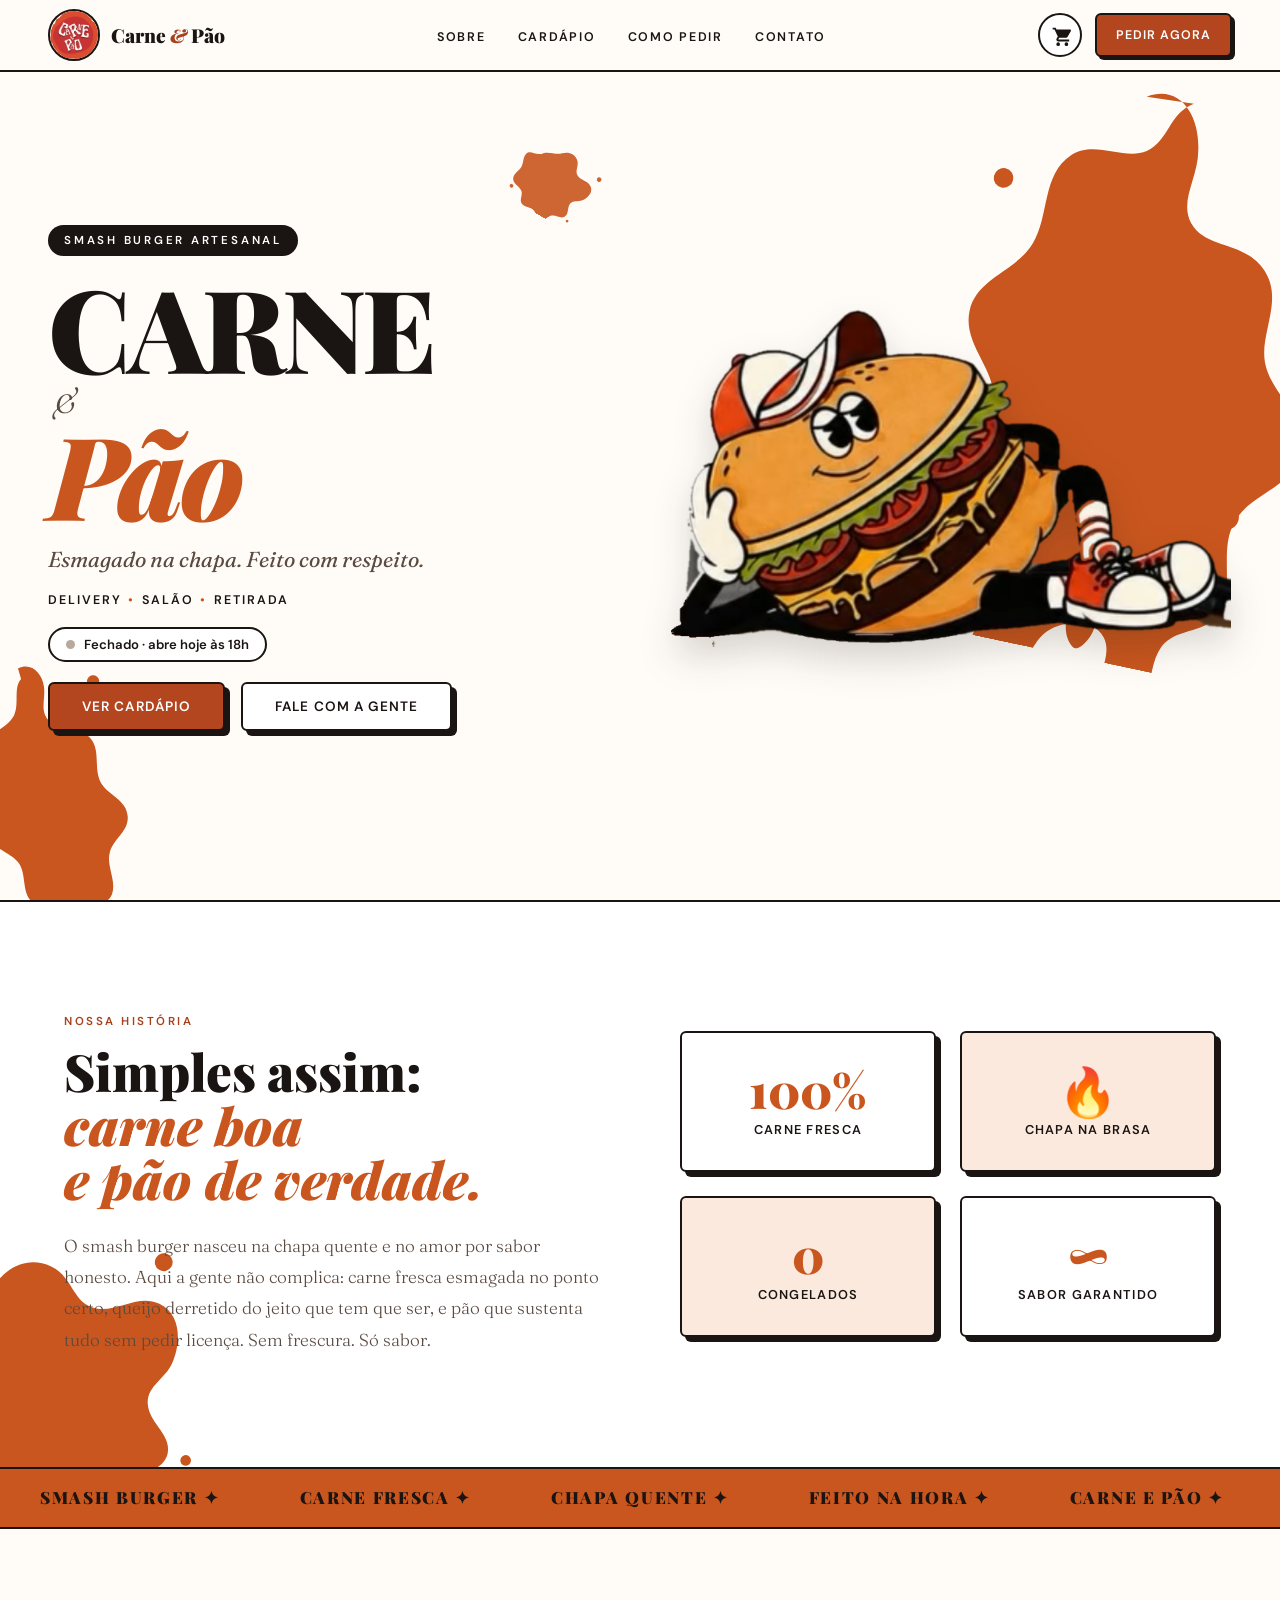
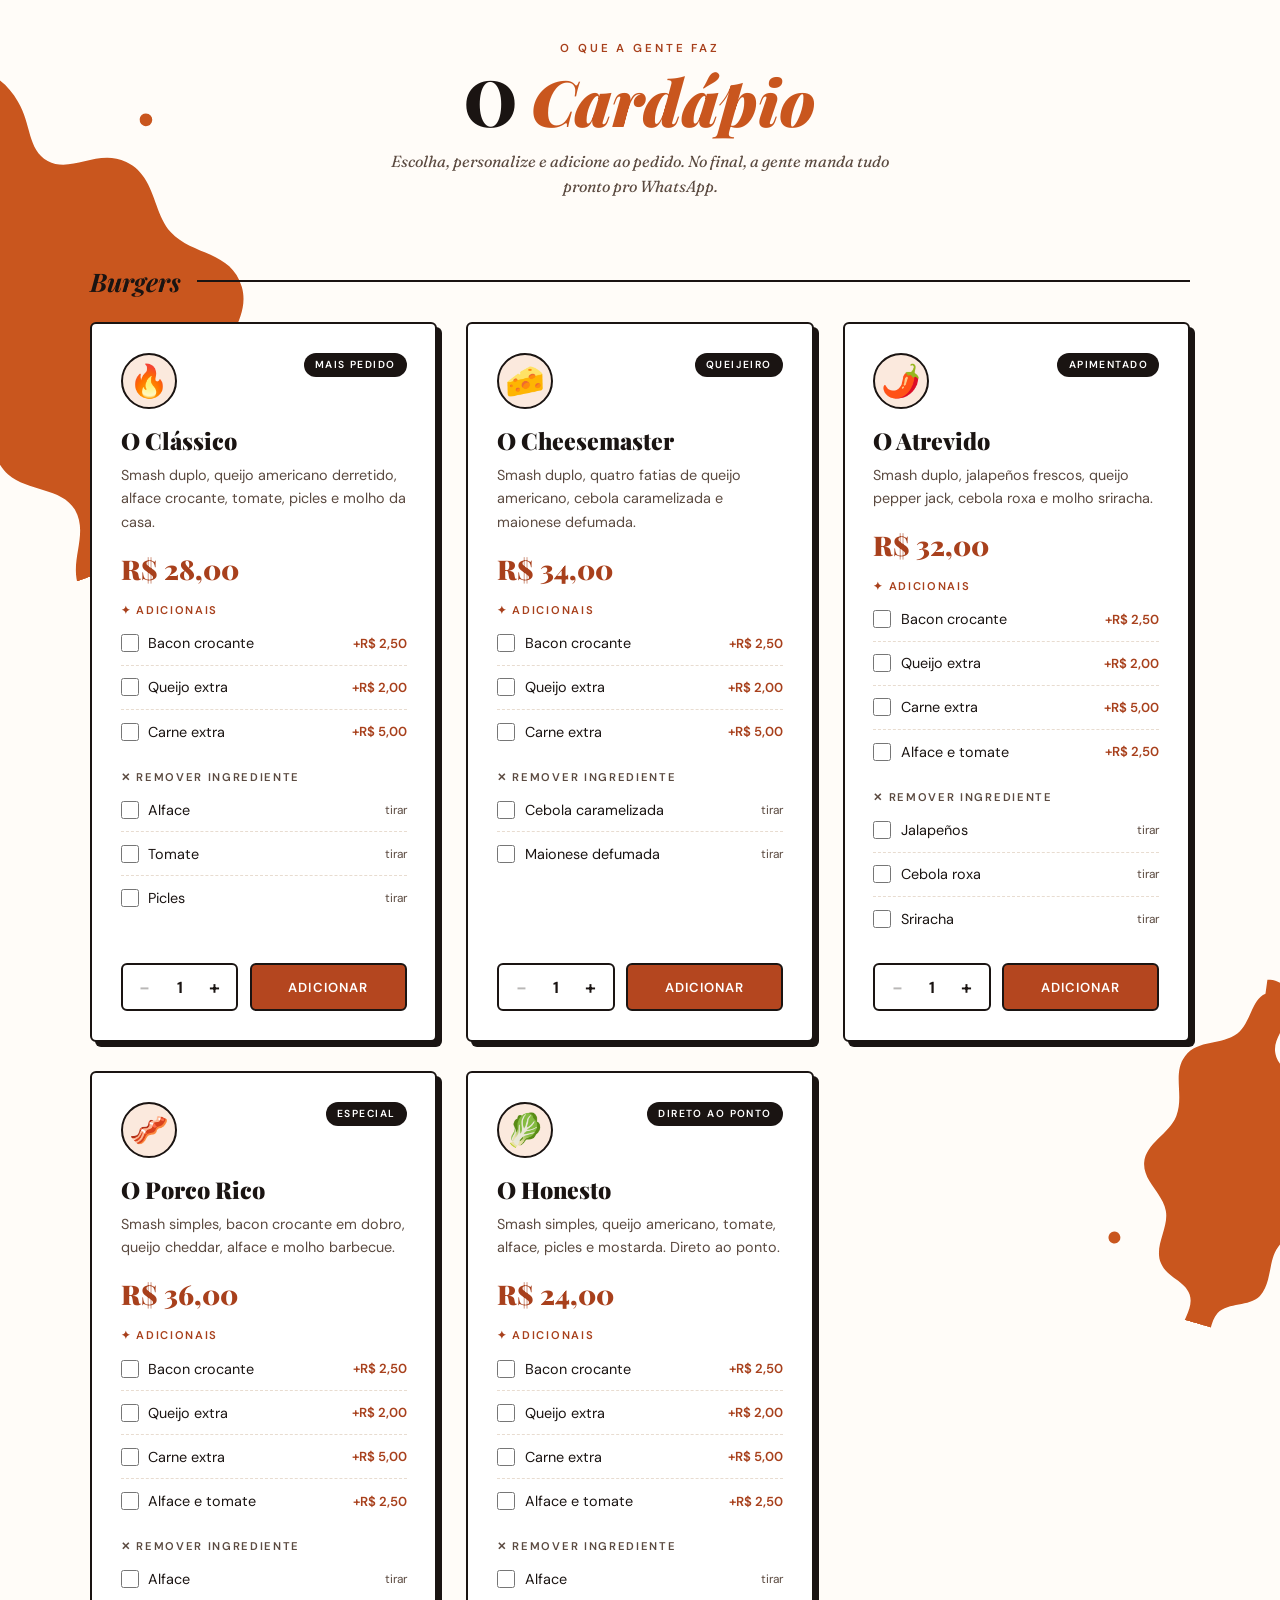
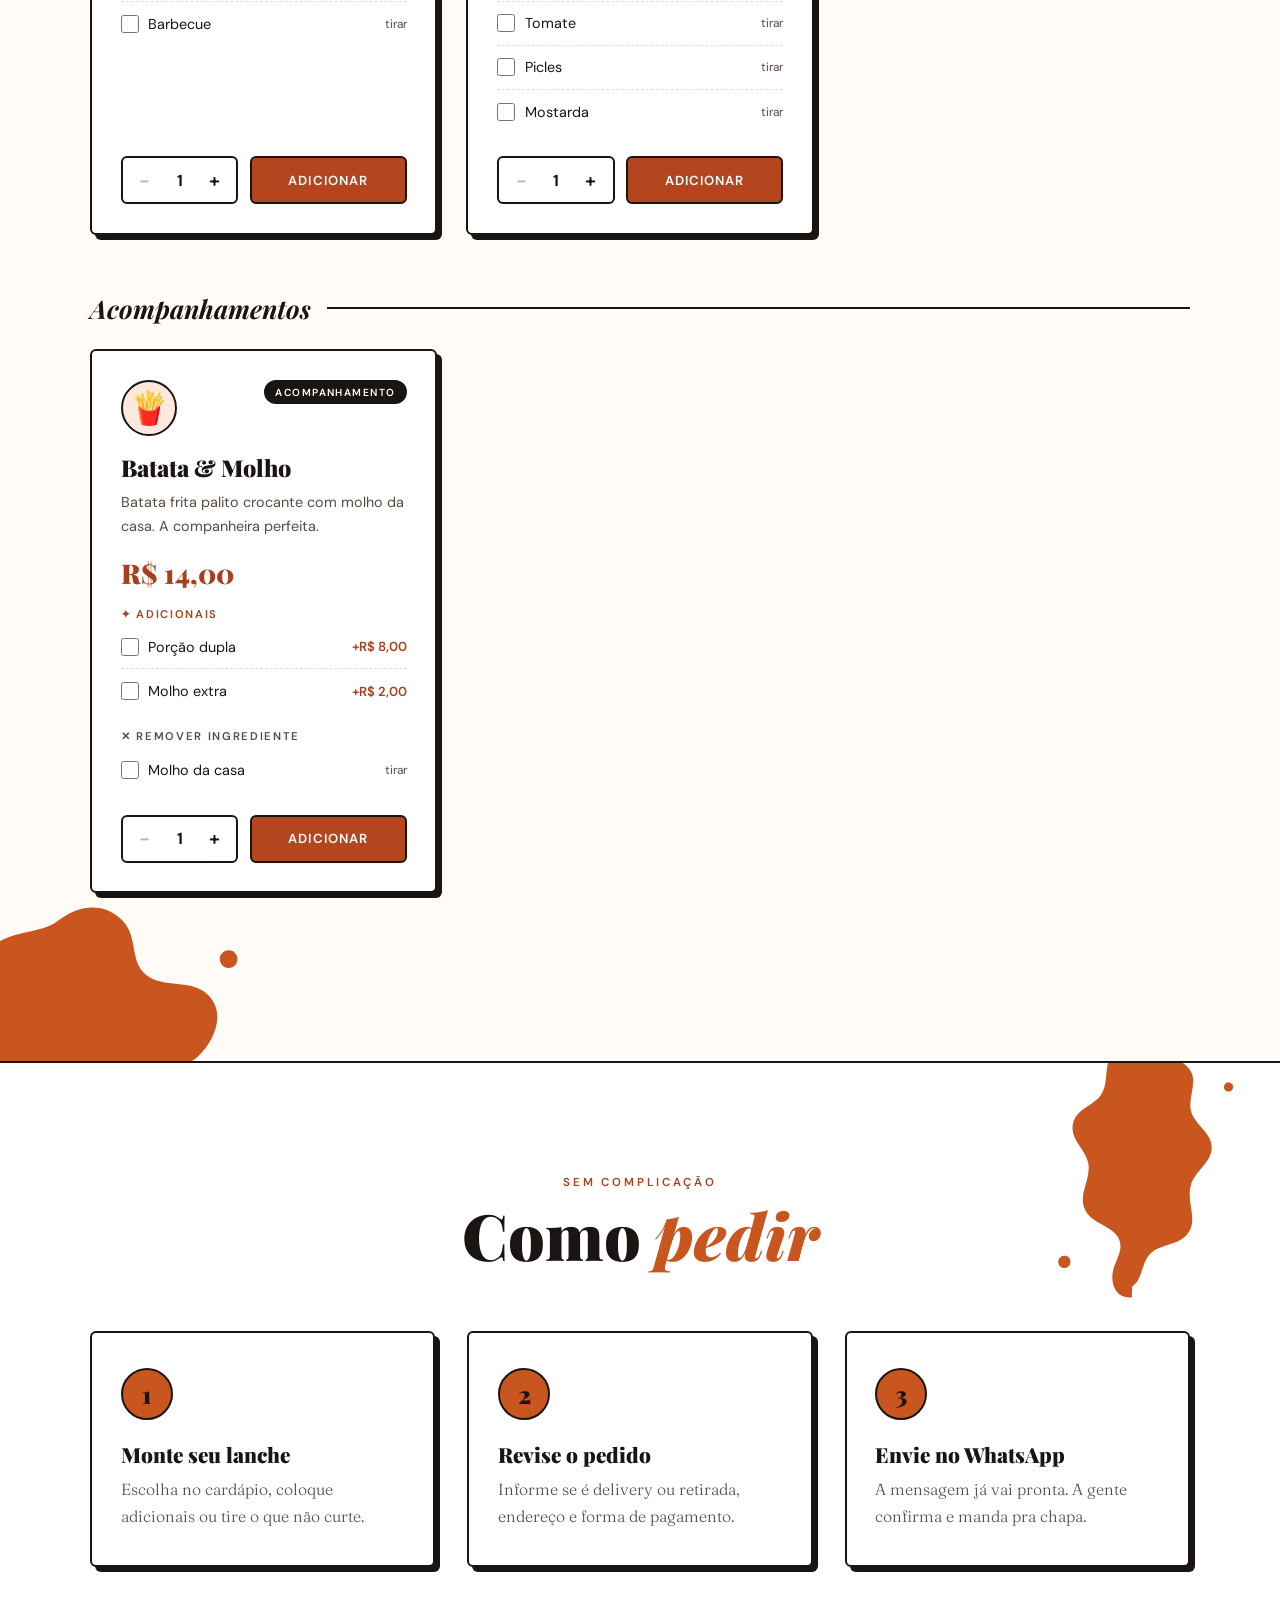
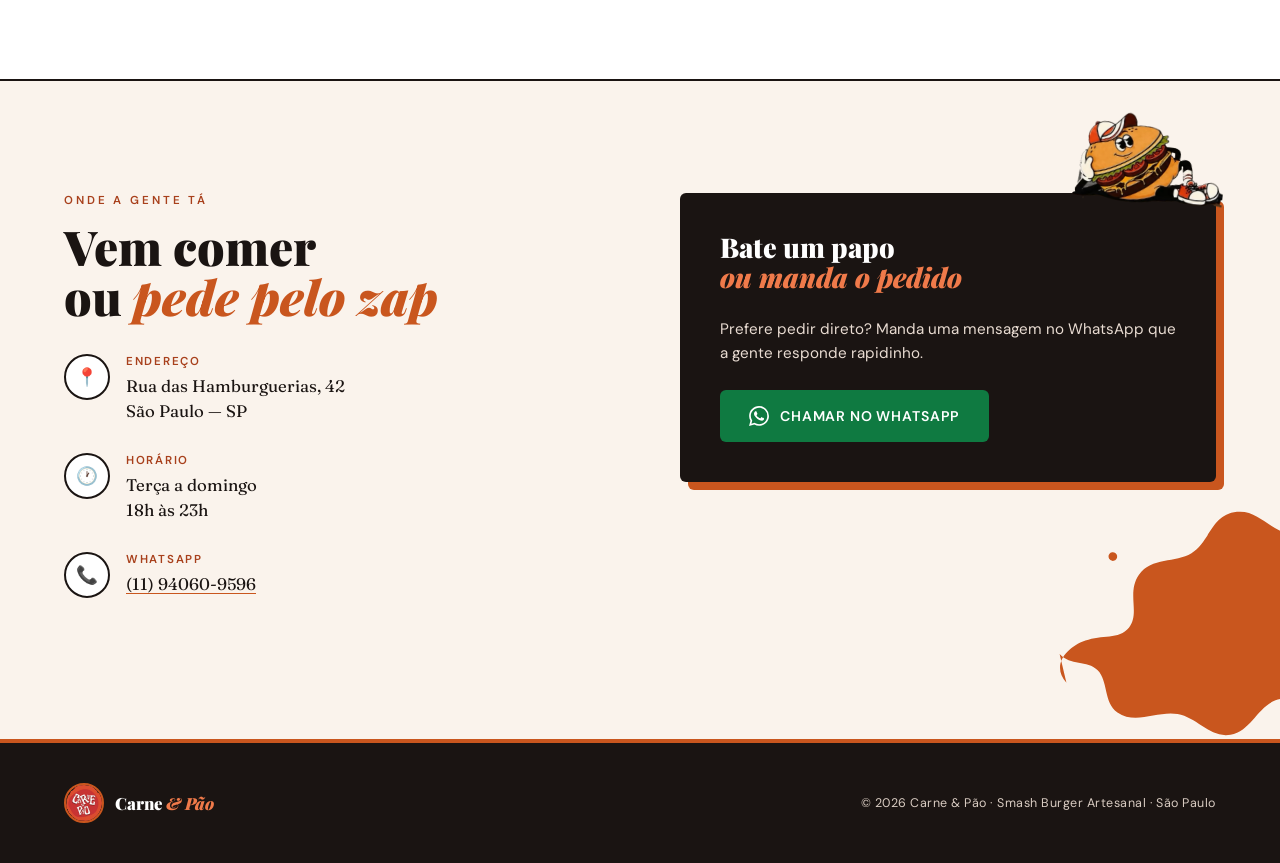
==== commit 318f9f2e: "Banco de dados (Supabase) e site dos clientes ligado a ele - supabase/schema.sql: tabelas, regras de" ====
--- a/index.html
+++ b/index.html
@@ -93,6 +93,7 @@
       </h1>
       <p class="hero-sub">Esmagado na chapa. Feito com respeito.</p>
       <p class="hero-servicos">Delivery<span aria-hidden="true">•</span>Salão<span aria-hidden="true">•</span>Retirada</p>
+      <p class="aviso-loja" data-aviso-loja hidden></p>
       <p class="status-loja" data-status hidden><span class="status-dot"></span><span data-status-texto></span></p>
       <div class="hero-btns">
         <a class="btn-primary" href="#cardapio">Ver cardápio</a>
@@ -140,12 +141,21 @@
     <p class="section-sub">Escolha, personalize e adicione ao pedido. No final, a gente manda tudo pronto pro WhatsApp.</p>
   </div>
   <div class="cardapio-grupo">
+    <p class="cardapio-carregando" data-carregando>Carregando cardápio…</p>
     <h3 class="grupo-titulo">Burgers</h3>
     <div class="cardapio-grid" data-grid="burger"></div>
   </div>
   <div class="cardapio-grupo">
     <h3 class="grupo-titulo">Acompanhamentos</h3>
     <div class="cardapio-grid" data-grid="acomp"></div>
+  </div>
+  <div class="cardapio-grupo" hidden>
+    <h3 class="grupo-titulo">Bebidas</h3>
+    <div class="cardapio-grid" data-grid="bebida"></div>
+  </div>
+  <div class="cardapio-grupo" hidden>
+    <h3 class="grupo-titulo">Sobremesas</h3>
+    <div class="cardapio-grid" data-grid="sobremesa"></div>
   </div>
   <noscript><p class="noscript">Ative o JavaScript para ver o cardápio, ou peça direto pelo <a href="https://wa.me/5511940609596">WhatsApp</a>.</p></noscript>
 </section>
@@ -238,6 +248,13 @@
       <button class="btn-primary" type="button" data-fechar-carrinho data-ir-cardapio>Ver cardápio</button>
     </div>
 
+    <div class="confirmacao" data-confirmacao hidden role="status">
+      <img class="cart-vazio-mascote" src="img/mascote.png" alt="" width="720" height="434" loading="lazy"/>
+      <p class="confirmacao-titulo">Pedido nº <span data-confirmacao-num></span> recebido!</p>
+      <p>Abrimos o WhatsApp com a mensagem pronta. <strong>Toca em enviar</strong> por lá pra gente confirmar.</p>
+      <button class="btn-primary" type="button" data-fechar-carrinho>Fechar</button>
+    </div>
+
     <ul class="cart-lista" data-cart-lista></ul>
 
     <form class="pedido-form" id="pedido-form" novalidate data-pedido-form hidden>
@@ -339,6 +356,7 @@
   <symbol id="icon-wpp" viewBox="0 0 24 24"><path d="M17.472 14.382c-.297-.149-1.758-.867-2.03-.967-.273-.099-.471-.148-.67.15-.197.297-.767.966-.94 1.164-.173.199-.347.223-.644.075-.297-.15-1.255-.463-2.39-1.475-.883-.788-1.48-1.761-1.653-2.059-.173-.297-.018-.458.13-.606.134-.133.298-.347.446-.52.149-.174.198-.298.298-.497.099-.198.05-.371-.025-.52-.075-.149-.669-1.612-.916-2.207-.242-.579-.487-.5-.669-.51-.173-.008-.371-.01-.57-.01-.198 0-.52.074-.792.372-.272.297-1.04 1.016-1.04 2.479 0 1.462 1.065 2.875 1.213 3.074.149.198 2.096 3.2 5.077 4.487.709.306 1.262.489 1.694.625.712.227 1.36.195 1.871.118.571-.085 1.758-.719 2.006-1.413.248-.694.248-1.289.173-1.413-.074-.124-.272-.198-.57-.347m-5.421 7.403h-.004a9.87 9.87 0 01-5.031-1.378l-.361-.214-3.741.982.998-3.648-.235-.374a9.86 9.86 0 01-1.51-5.26c.001-5.45 4.436-9.884 9.888-9.884 2.64 0 5.122 1.03 6.988 2.898a9.825 9.825 0 012.893 6.994c-.003 5.45-4.437 9.884-9.885 9.884m8.413-18.297A11.815 11.815 0 0012.05 0C5.495 0 .16 5.335.157 11.892c0 2.096.547 4.142 1.588 5.945L.057 24l6.305-1.654a11.882 11.882 0 005.683 1.448h.005c6.554 0 11.89-5.335 11.893-11.893a11.821 11.821 0 00-3.48-8.413Z"/></symbol>
 </svg>
 
+<script src="js/config.js"></script>
 <script src="js/menu.js"></script>
 <script src="js/app.js"></script>
 </body>
--- a/css/style.css
+++ b/css/style.css
@@ -312,3 +312,17 @@
   .nav-brand { display:none; }
   .sobre-stats { gap:1rem; }
 }
+
+/* CARDÁPIO VINDO DO BANCO */
+.cardapio-carregando { text-align:center; color:var(--texto-suave); font-style:italic; margin-bottom:2rem; }
+.card--esgotado { opacity:.72; box-shadow:none; }
+.card--esgotado:hover { transform:none; box-shadow:none; }
+.card--esgotado .card-preco { text-decoration:line-through; color:var(--texto-suave); }
+.card-tag--esgotado { background:var(--erro); }
+.card-esgotado-msg { margin-top:auto; padding:.8rem; text-align:center; font-weight:600; color:var(--erro); border:2px dashed var(--erro); border-radius:var(--raio); }
+.aviso-loja { background:var(--laranja-suave); border:2px solid var(--preto); border-radius:var(--raio); padding:.6rem 1rem; font-weight:600; margin-bottom:1rem; max-width:32rem; }
+.confirmacao { text-align:center; padding:1.5rem .5rem; display:flex; flex-direction:column; align-items:center; gap:1rem; color:var(--texto-suave); line-height:1.6; }
+.confirmacao-titulo { font-family:'Playfair Display',serif; font-weight:900; font-size:1.5rem; color:var(--preto); }
+.btn-enviar:disabled { opacity:.7; cursor:wait; }
+.btn-enviar.carregando::after { content:''; width:16px; height:16px; border:2px solid #fff; border-right-color:transparent; border-radius:50%; animation:gira .7s linear infinite; }
+@keyframes gira { to { transform:rotate(360deg); } }
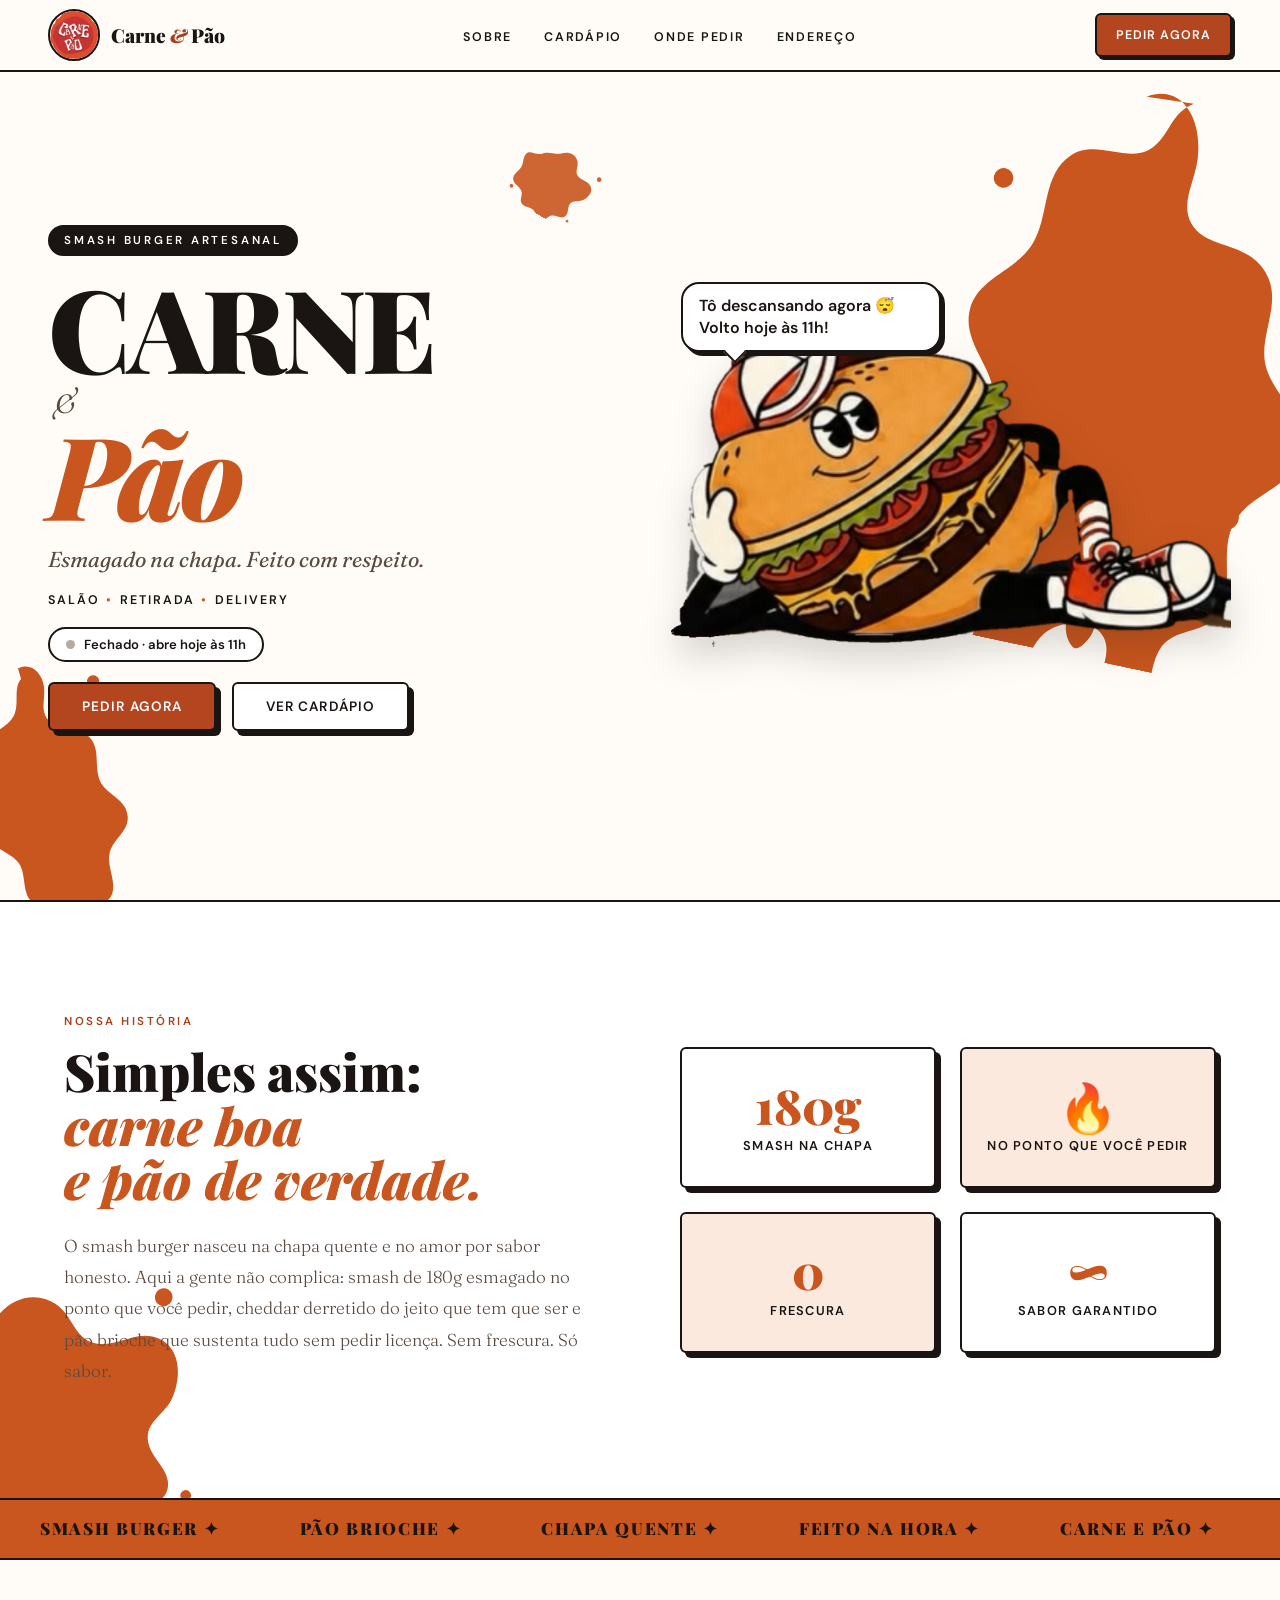
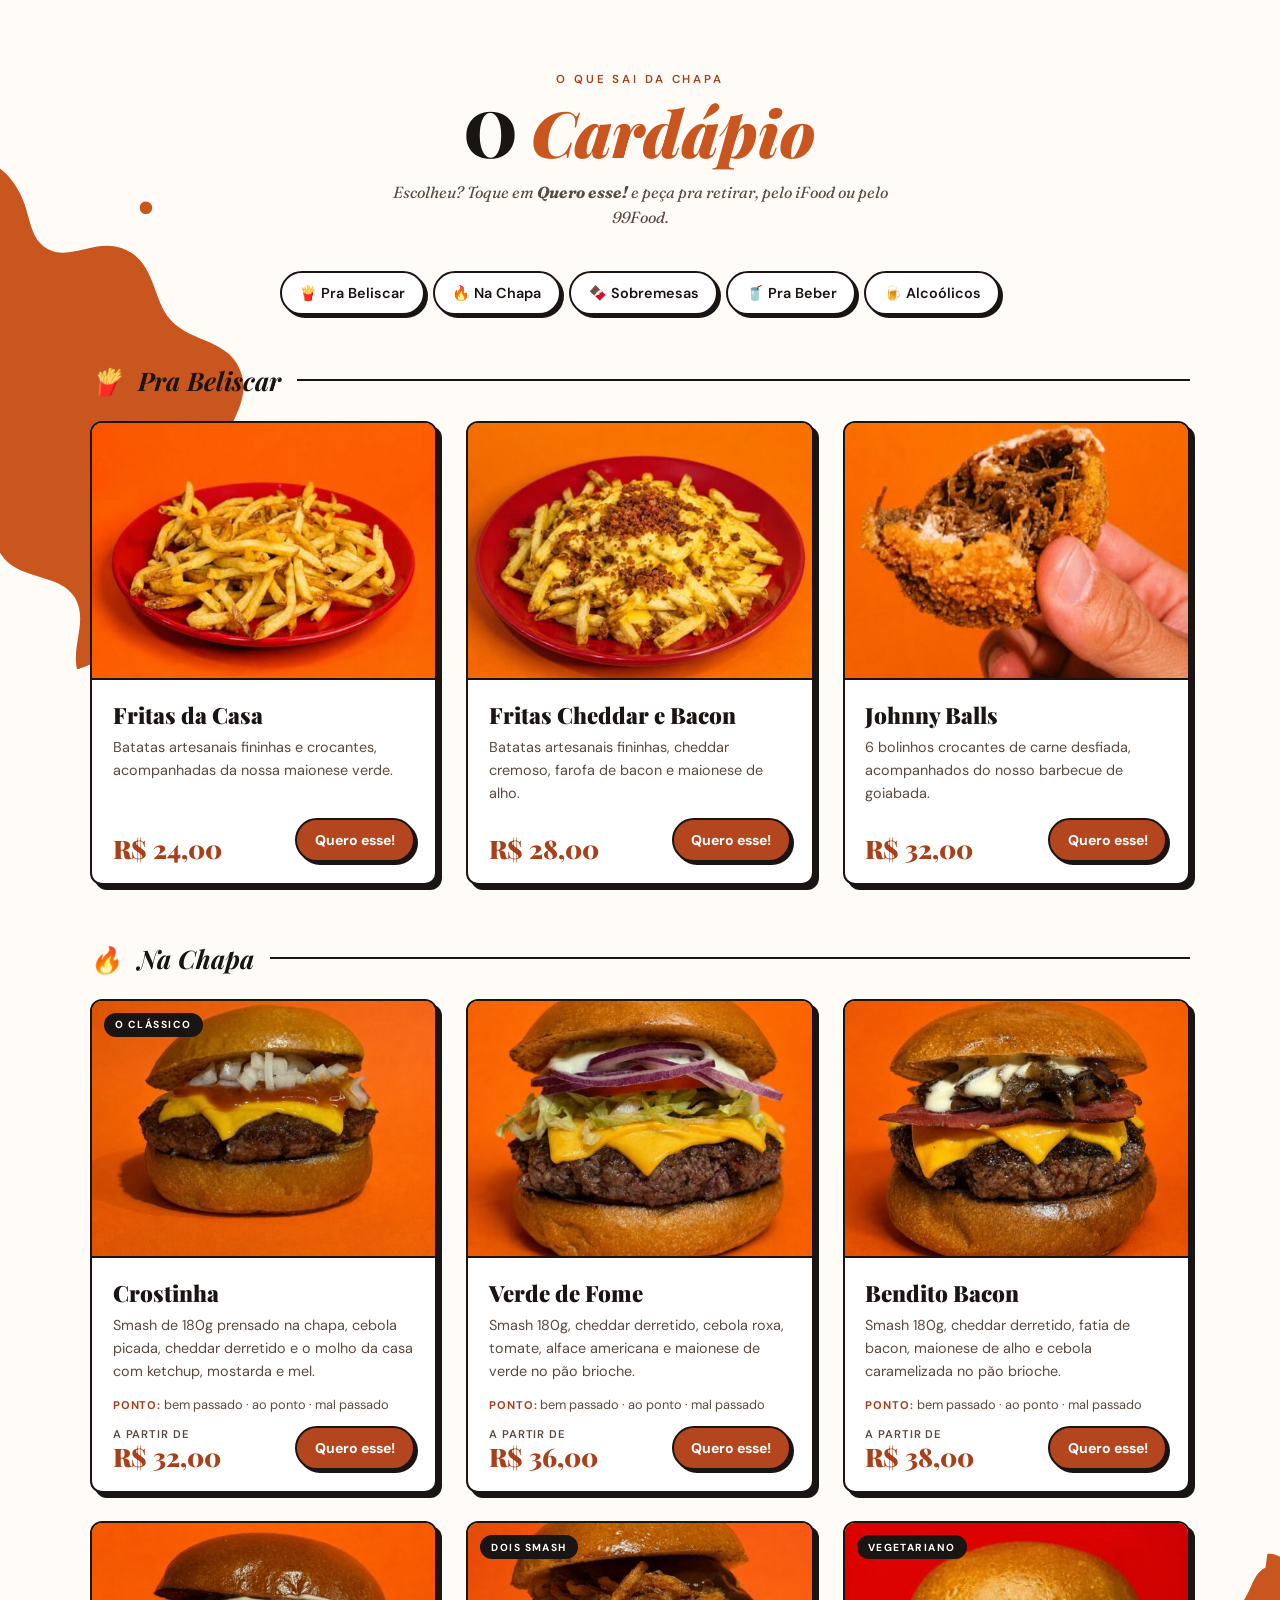
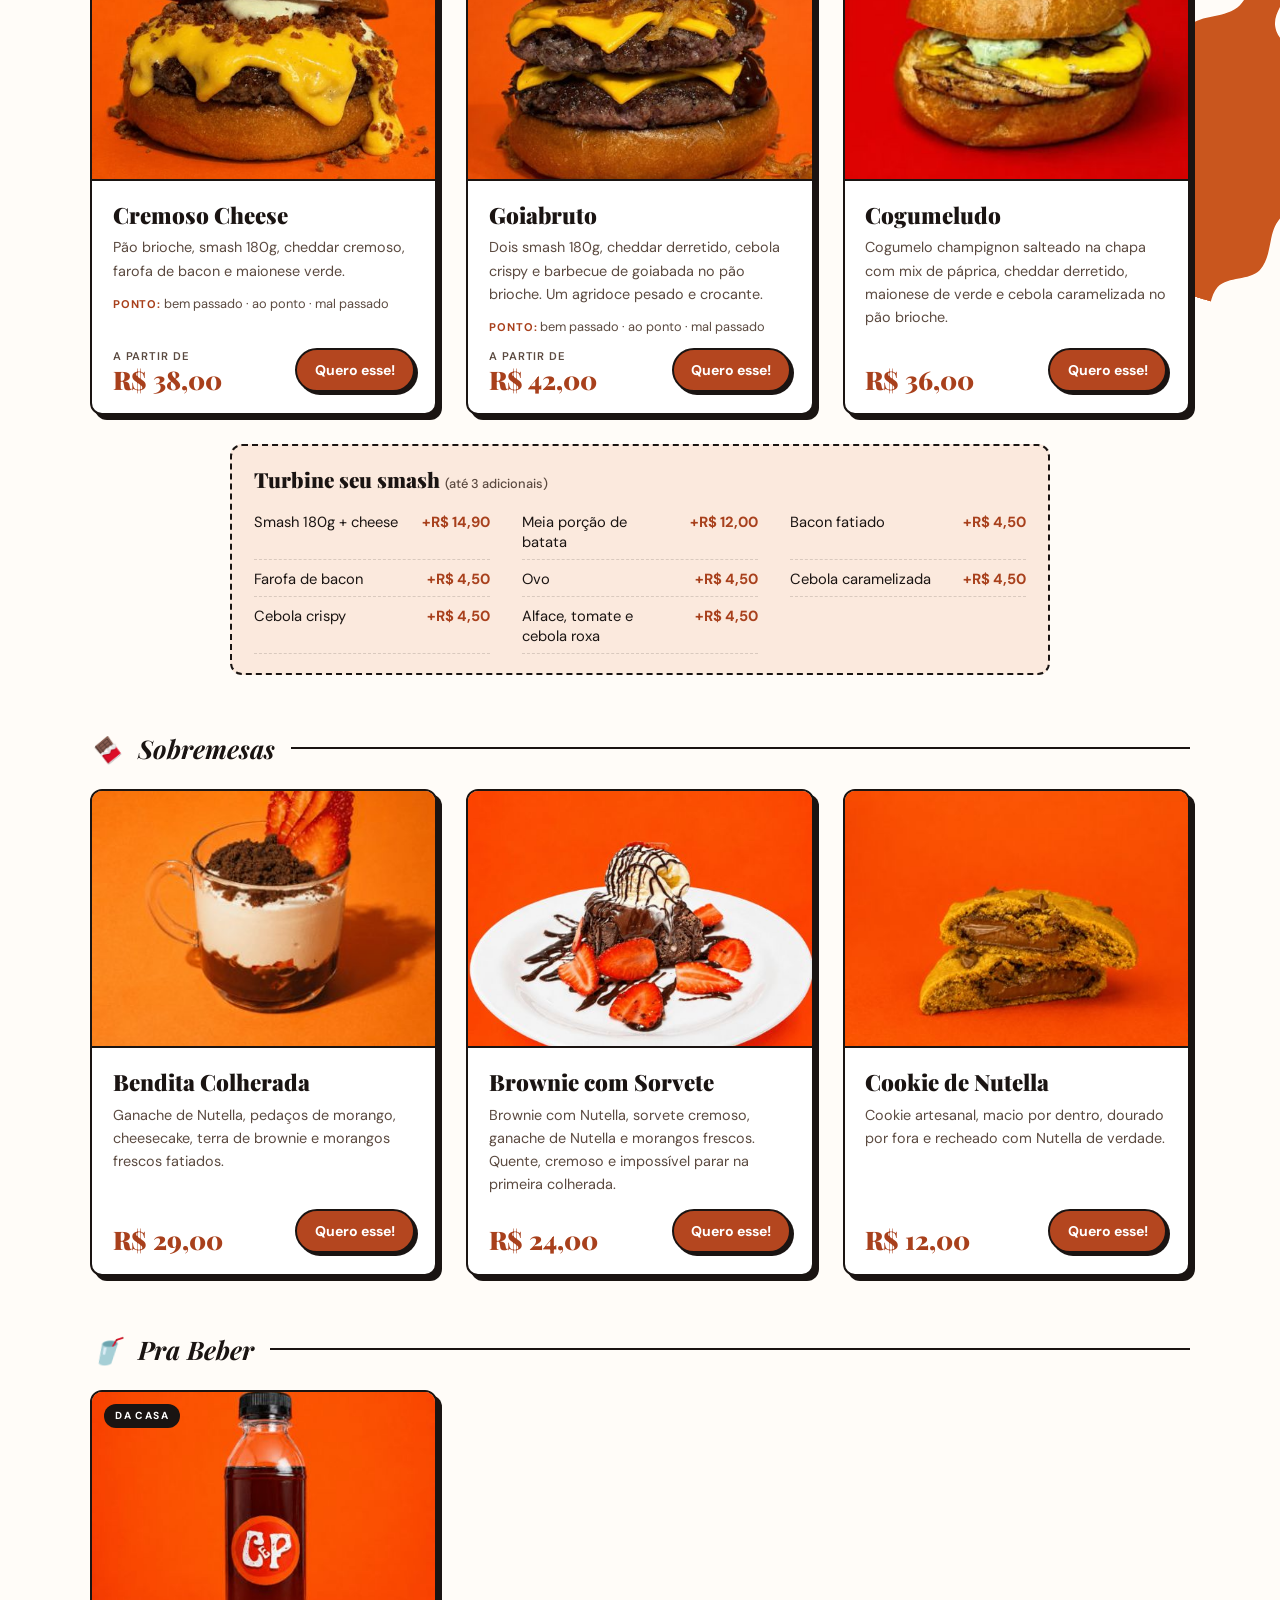
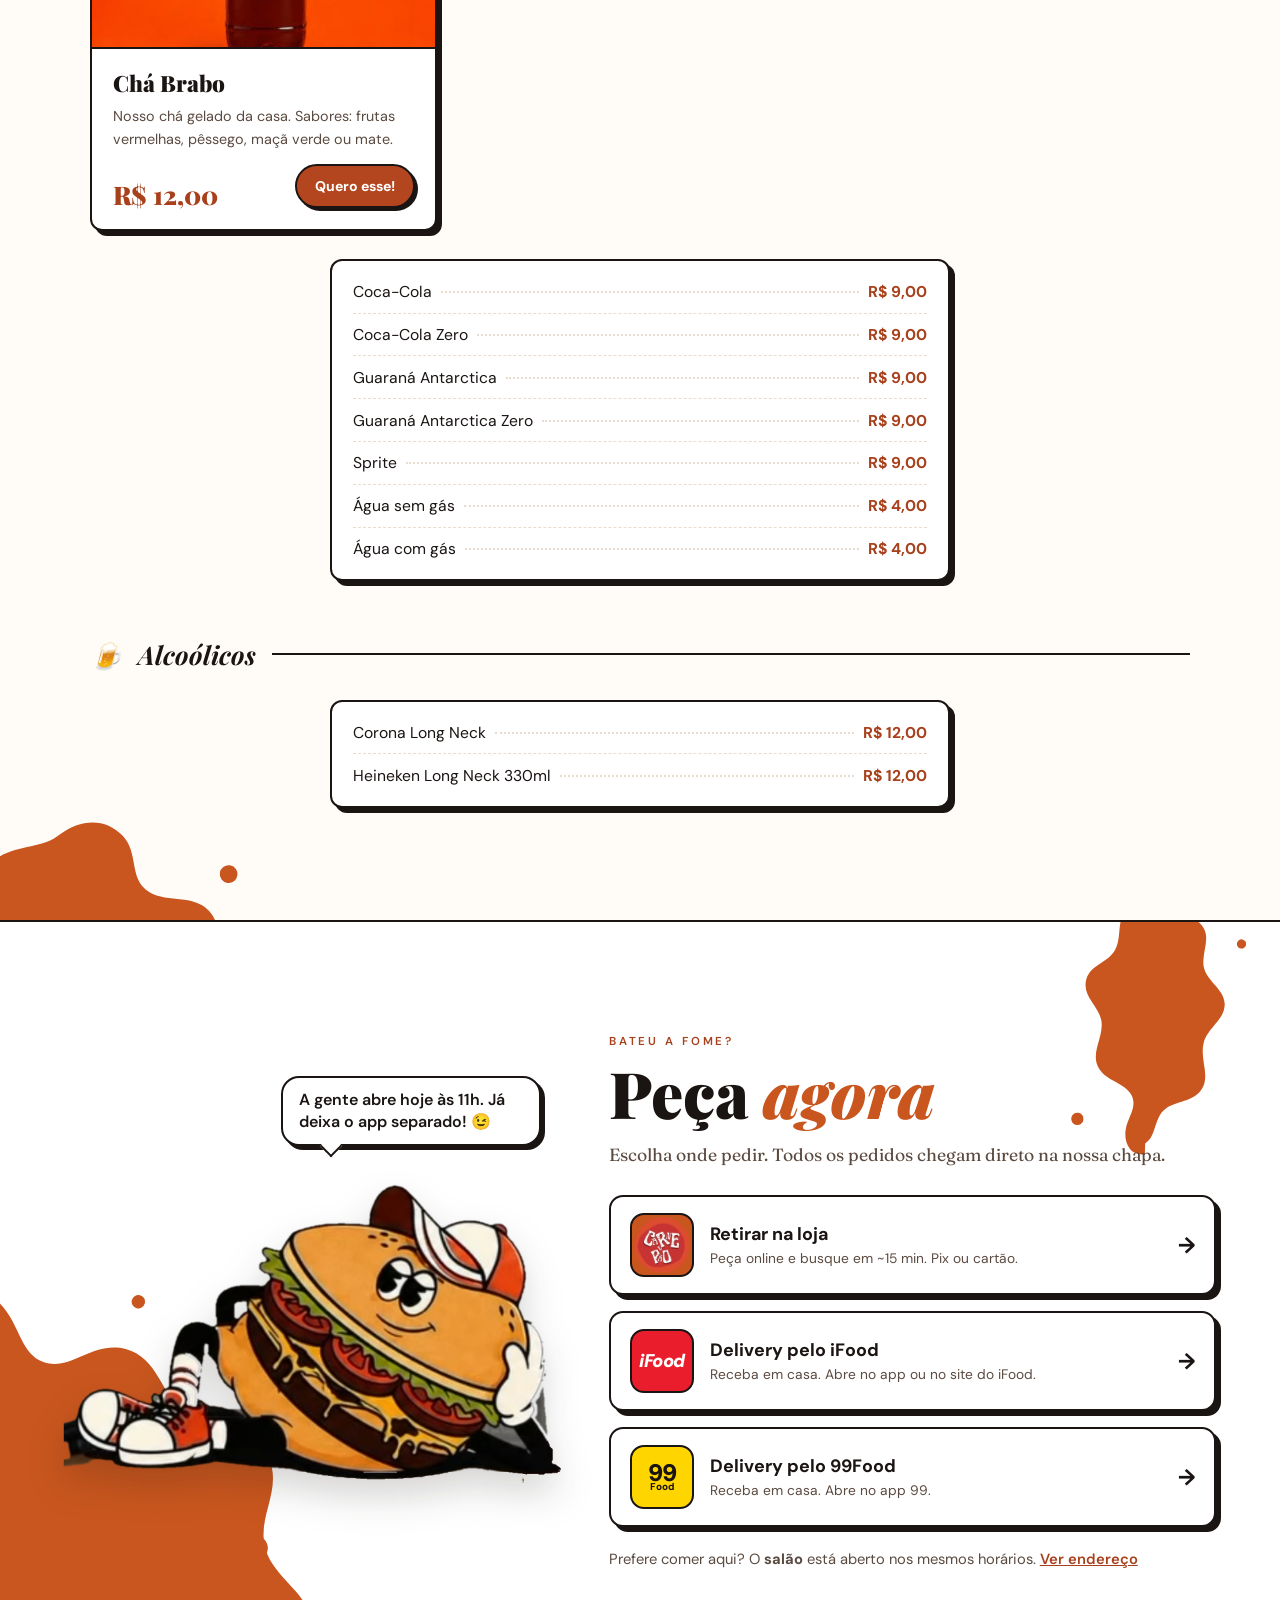
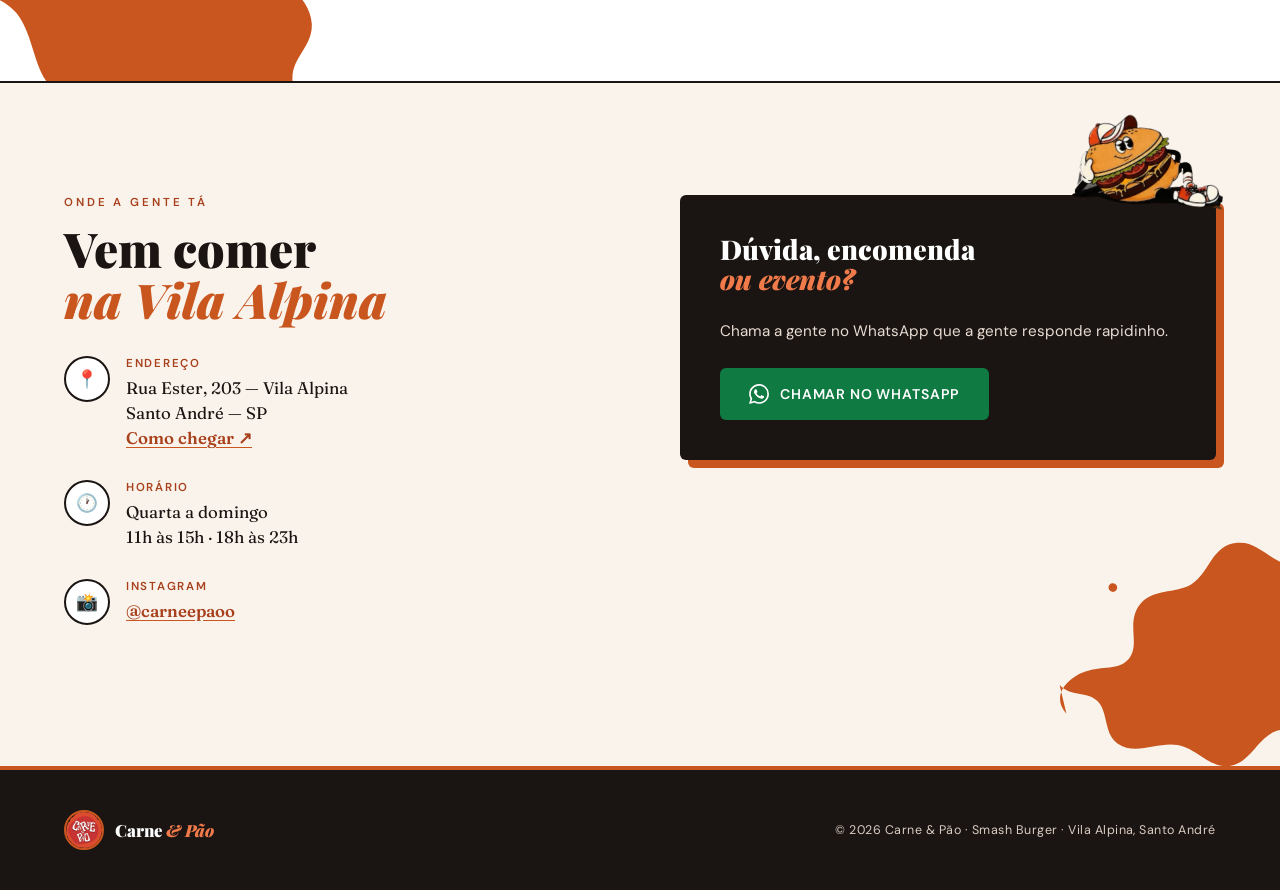
==== commit 73ec795b: "Site vira vitrine com cardápio real e mascote interativo - Cardápio real da loja (Saipos) com fotos," ====
--- a/index.html
+++ b/index.html
@@ -3,8 +3,8 @@
 <head>
   <meta charset="UTF-8"/>
   <meta name="viewport" content="width=device-width, initial-scale=1.0"/>
-  <title>Carne &amp; Pão — Smash Burger Artesanal em São Paulo</title>
-  <meta name="description" content="Smash burger artesanal em São Paulo. Carne fresca esmagada na chapa, queijo derretido e pão de verdade. Monte seu pedido e mande pelo WhatsApp — delivery ou retirada."/>
+  <title>Carne &amp; Pão — Smash Burger em Santo André</title>
+  <meta name="description" content="Smash burger artesanal na Vila Alpina, Santo André. Smash de 180g na chapa, pão brioche e muito sabor. Peça pra retirar, pelo iFood ou pelo 99Food."/>
   <meta name="theme-color" content="#FFFCF8"/>
   <link rel="icon" type="image/png" href="logo.png"/>
   <link rel="apple-touch-icon" href="logo.png"/>
@@ -12,13 +12,13 @@
   <meta property="og:type" content="website"/>
   <meta property="og:url" content="https://capolete26-debug.github.io/carne-e-pao/"/>
   <meta property="og:locale" content="pt_BR"/>
-  <meta property="og:title" content="Carne &amp; Pão — Smash Burger Artesanal"/>
-  <meta property="og:description" content="Esmagado na chapa. Feito com respeito. Peça pelo WhatsApp."/>
-  <meta property="og:image" content="https://capolete26-debug.github.io/carne-e-pao/logo.png"/>
+  <meta property="og:title" content="Carne &amp; Pão — Smash Burger"/>
+  <meta property="og:description" content="Esmagado na chapa. Feito com respeito. Vila Alpina, Santo André."/>
+  <meta property="og:image" content="https://capolete26-debug.github.io/carne-e-pao/img/cardapio/crostinha.jpg"/>
 
   <link rel="preconnect" href="https://fonts.googleapis.com">
   <link rel="preconnect" href="https://fonts.gstatic.com" crossorigin>
-  <link href="https://fonts.googleapis.com/css2?family=Playfair+Display:ital,wght@0,700;0,900;1,700&family=Fraunces:ital,opsz,wght@0,9..144,300;1,9..144,400&family=DM+Sans:wght@400;500;600&display=swap" rel="stylesheet">
+  <link href="https://fonts.googleapis.com/css2?family=Playfair+Display:ital,wght@0,700;0,900;1,700&family=Fraunces:ital,opsz,wght@0,9..144,300;1,9..144,400&family=DM+Sans:wght@400;500;600;700&display=swap" rel="stylesheet">
   <link rel="stylesheet" href="css/style.css"/>
   <script>document.documentElement.classList.add('js');</script>
 
@@ -26,30 +26,29 @@
   {
     "@context": "https://schema.org",
     "@type": "Restaurant",
-    "name": "Carne & Pão",
+    "name": "Carne & Pão — Smash Burger",
     "url": "https://capolete26-debug.github.io/carne-e-pao/",
-    "image": "https://capolete26-debug.github.io/carne-e-pao/logo.png",
+    "image": "https://capolete26-debug.github.io/carne-e-pao/img/cardapio/crostinha.jpg",
     "servesCuisine": "Hambúrguer",
     "priceRange": "R$",
     "telephone": "+55-11-94060-9596",
     "address": {
       "@type": "PostalAddress",
-      "streetAddress": "Rua das Hamburguerias, 42",
-      "addressLocality": "São Paulo",
+      "streetAddress": "Rua Ester, 203",
+      "addressLocality": "Santo André",
       "addressRegion": "SP",
       "addressCountry": "BR"
     },
-    "openingHoursSpecification": [{
-      "@type": "OpeningHoursSpecification",
-      "dayOfWeek": ["Tuesday","Wednesday","Thursday","Friday","Saturday","Sunday"],
-      "opens": "18:00",
-      "closes": "23:00"
-    }]
+    "openingHoursSpecification": [
+      { "@type": "OpeningHoursSpecification", "dayOfWeek": ["Wednesday","Thursday","Friday","Saturday","Sunday"], "opens": "11:00", "closes": "15:00" },
+      { "@type": "OpeningHoursSpecification", "dayOfWeek": ["Wednesday","Thursday","Friday","Saturday","Sunday"], "opens": "18:00", "closes": "23:00" }
+    ],
+    "sameAs": ["https://www.instagram.com/carneepaoo/"]
   }
   </script>
 </head>
 <body>
-<a class="skip-link" href="#cardapio">Pular para o cardápio</a>
+<a class="skip-link" href="#pedir">Pular para onde pedir</a>
 
 <!-- NAV -->
 <header>
@@ -61,15 +60,11 @@
     <ul class="nav-links" id="nav-links">
       <li><a href="#sobre">Sobre</a></li>
       <li><a href="#cardapio">Cardápio</a></li>
-      <li><a href="#como-pedir">Como pedir</a></li>
-      <li><a href="#contato">Contato</a></li>
+      <li><a href="#pedir">Onde pedir</a></li>
+      <li><a href="#contato">Endereço</a></li>
     </ul>
     <div class="nav-right">
-      <button class="nav-cart" type="button" data-abrir-carrinho aria-label="Abrir pedido (0 itens)">
-        <svg viewBox="0 0 24 24" aria-hidden="true"><path d="M7 4h-3v2h2l3.6 7.6-1.4 2.4c-.1.3-.2.6-.2.9 0 1.1.9 2.1 2 2.1h12v-2h-11.6c-.1 0-.2-.1-.2-.2v-.1l.9-1.7h7.5c.8 0 1.4-.4 1.7-1l3.6-6.5c.1-.2.1-.3.1-.5 0-.6-.4-1-1-1h-14.8l-.9-2zm3 16a2 2 0 1 0 0 4 2 2 0 0 0 0-4zm9 0a2 2 0 1 0 0 4 2 2 0 0 0 0-4z"/></svg>
-        <span class="nav-cart-count" data-cart-count>0</span>
-      </button>
-      <a class="nav-wpp" href="#cardapio">Pedir agora</a>
+      <a class="nav-wpp" href="#pedir">Pedir agora</a>
       <button class="nav-burger" type="button" aria-expanded="false" aria-controls="nav-links" aria-label="Abrir menu">
         <span></span><span></span><span></span>
       </button>
@@ -79,7 +74,7 @@
 
 <main>
 <!-- HERO -->
-<section id="hero">
+<section id="hero" data-falar="hero">
   <span class="mancha mancha--1" aria-hidden="true"></span>
   <span class="mancha mancha--2" aria-hidden="true"></span>
   <span class="mancha mancha--3" aria-hidden="true"></span>
@@ -92,32 +87,34 @@
         <span class="hero-title"><em>Pão</em></span>
       </h1>
       <p class="hero-sub">Esmagado na chapa. Feito com respeito.</p>
-      <p class="hero-servicos">Delivery<span aria-hidden="true">•</span>Salão<span aria-hidden="true">•</span>Retirada</p>
-      <p class="aviso-loja" data-aviso-loja hidden></p>
+      <p class="hero-servicos">Salão<span aria-hidden="true">•</span>Retirada<span aria-hidden="true">•</span>Delivery</p>
       <p class="status-loja" data-status hidden><span class="status-dot"></span><span data-status-texto></span></p>
       <div class="hero-btns">
-        <a class="btn-primary" href="#cardapio">Ver cardápio</a>
-        <a class="btn-ghost" href="#contato">Fale com a gente</a>
+        <a class="btn-primary" href="#pedir">Pedir agora</a>
+        <a class="btn-ghost" href="#cardapio">Ver cardápio</a>
       </div>
     </div>
     <div class="hero-mascote">
-      <img src="img/mascote.png" alt="Mascote da Carne e Pão: um hambúrguer de boné e tênis, deitado de lado" width="720" height="434"/>
+      <div class="balao balao--hero" data-balao-hero aria-hidden="true"><span data-balao-hero-texto>E aí! Bateu a fome? 🍔</span></div>
+      <button class="mascote-btn" type="button" data-mascote-hero aria-label="Mexer com o mascote">
+        <img class="mascote-img" src="img/mascote.png" alt="Mascote da Carne e Pão: um hambúrguer de boné e tênis, deitado de lado" width="720" height="434"/>
+      </button>
     </div>
   </div>
 </section>
 
 <!-- SOBRE -->
-<section id="sobre">
+<section id="sobre" data-falar="sobre">
   <span class="mancha mancha--2" aria-hidden="true"></span>
   <div class="reveal">
     <p class="sobre-label">Nossa história</p>
     <h2 class="sobre-titulo">Simples assim:<br><em>carne boa<br>e pão de verdade.</em></h2>
-    <p class="sobre-texto">O smash burger nasceu na chapa quente e no amor por sabor honesto. Aqui a gente não complica: carne fresca esmagada no ponto certo, queijo derretido do jeito que tem que ser, e pão que sustenta tudo sem pedir licença. Sem frescura. Só sabor.</p>
+    <p class="sobre-texto">O smash burger nasceu na chapa quente e no amor por sabor honesto. Aqui a gente não complica: smash de 180g esmagado no ponto que você pedir, cheddar derretido do jeito que tem que ser e pão brioche que sustenta tudo sem pedir licença. Sem frescura. Só sabor.</p>
   </div>
   <ul class="sobre-stats reveal">
-    <li class="stat"><span class="stat-num">100%</span><span class="stat-desc">Carne fresca</span></li>
-    <li class="stat"><span class="stat-num" aria-hidden="true">🔥</span><span class="stat-desc">Chapa na brasa</span></li>
-    <li class="stat"><span class="stat-num">0</span><span class="stat-desc">Congelados</span></li>
+    <li class="stat"><span class="stat-num">180g</span><span class="stat-desc">Smash na chapa</span></li>
+    <li class="stat"><span class="stat-num" aria-hidden="true">🔥</span><span class="stat-desc">No ponto que você pedir</span></li>
+    <li class="stat"><span class="stat-num">0</span><span class="stat-desc">Frescura</span></li>
     <li class="stat"><span class="stat-num" aria-hidden="true">∞</span><span class="stat-desc">Sabor garantido</span></li>
   </ul>
 </section>
@@ -125,90 +122,90 @@
 <!-- FAIXA -->
 <div class="faixa" aria-hidden="true">
   <div class="faixa-inner">
-    <span class="faixa-item">Smash Burger ✦</span><span class="faixa-item">Carne Fresca ✦</span><span class="faixa-item">Chapa Quente ✦</span><span class="faixa-item">Feito na Hora ✦</span><span class="faixa-item">Carne e Pão ✦</span>
-    <span class="faixa-item">Smash Burger ✦</span><span class="faixa-item">Carne Fresca ✦</span><span class="faixa-item">Chapa Quente ✦</span><span class="faixa-item">Feito na Hora ✦</span><span class="faixa-item">Carne e Pão ✦</span>
+    <span class="faixa-item">Smash Burger ✦</span><span class="faixa-item">Pão Brioche ✦</span><span class="faixa-item">Chapa Quente ✦</span><span class="faixa-item">Feito na Hora ✦</span><span class="faixa-item">Carne e Pão ✦</span>
+    <span class="faixa-item">Smash Burger ✦</span><span class="faixa-item">Pão Brioche ✦</span><span class="faixa-item">Chapa Quente ✦</span><span class="faixa-item">Feito na Hora ✦</span><span class="faixa-item">Carne e Pão ✦</span>
   </div>
 </div>
 
 <!-- CARDÁPIO -->
-<section id="cardapio" tabindex="-1">
+<section id="cardapio" data-falar="cardapio">
   <span class="mancha mancha--1" aria-hidden="true"></span>
   <span class="mancha mancha--3" aria-hidden="true"></span>
   <span class="mancha mancha--2" aria-hidden="true"></span>
   <div class="section-header">
-    <p class="section-label">O que a gente faz</p>
+    <p class="section-label">O que sai da chapa</p>
     <h2 class="section-titulo">O <em>Cardápio</em></h2>
-    <p class="section-sub">Escolha, personalize e adicione ao pedido. No final, a gente manda tudo pronto pro WhatsApp.</p>
-  </div>
-  <div class="cardapio-grupo">
-    <p class="cardapio-carregando" data-carregando>Carregando cardápio…</p>
-    <h3 class="grupo-titulo">Burgers</h3>
-    <div class="cardapio-grid" data-grid="burger"></div>
-  </div>
-  <div class="cardapio-grupo">
-    <h3 class="grupo-titulo">Acompanhamentos</h3>
-    <div class="cardapio-grid" data-grid="acomp"></div>
-  </div>
-  <div class="cardapio-grupo" hidden>
-    <h3 class="grupo-titulo">Bebidas</h3>
-    <div class="cardapio-grid" data-grid="bebida"></div>
-  </div>
-  <div class="cardapio-grupo" hidden>
-    <h3 class="grupo-titulo">Sobremesas</h3>
-    <div class="cardapio-grid" data-grid="sobremesa"></div>
-  </div>
-  <noscript><p class="noscript">Ative o JavaScript para ver o cardápio, ou peça direto pelo <a href="https://wa.me/5511940609596">WhatsApp</a>.</p></noscript>
-</section>
-
-<!-- COMO PEDIR -->
-<section id="como-pedir">
+    <p class="section-sub">Escolheu? Toque em <strong>Quero esse!</strong> e peça pra retirar, pelo iFood ou pelo 99Food.</p>
+  </div>
+  <nav class="cat-nav" aria-label="Categorias do cardápio" data-cat-nav></nav>
+  <div data-cardapio></div>
+  <noscript><p class="noscript">Ative o JavaScript para ver o cardápio, ou veja direto na <a href="https://carneepao.saipos.com/home">nossa loja online</a>.</p></noscript>
+</section>
+
+<!-- ONDE PEDIR -->
+<section id="pedir" data-falar="pedir" tabindex="-1">
   <span class="mancha mancha--3" aria-hidden="true"></span>
-  <div class="section-header">
-    <p class="section-label">Sem complicação</p>
-    <h2 class="section-titulo section-titulo--escuro">Como <em>pedir</em></h2>
-  </div>
-  <ol class="passos">
-    <li class="passo reveal">
-      <span class="passo-num">1</span>
-      <h3 class="passo-titulo">Monte seu lanche</h3>
-      <p class="passo-texto">Escolha no cardápio, coloque adicionais ou tire o que não curte.</p>
-    </li>
-    <li class="passo reveal">
-      <span class="passo-num">2</span>
-      <h3 class="passo-titulo">Revise o pedido</h3>
-      <p class="passo-texto">Informe se é delivery ou retirada, endereço e forma de pagamento.</p>
-    </li>
-    <li class="passo reveal">
-      <span class="passo-num">3</span>
-      <h3 class="passo-titulo">Envie no WhatsApp</h3>
-      <p class="passo-texto">A mensagem já vai pronta. A gente confirma e manda pra chapa.</p>
-    </li>
-  </ol>
+  <span class="mancha mancha--1" aria-hidden="true"></span>
+  <div class="pedir-grid">
+    <div class="pedir-mascote">
+      <div class="balao balao--pedir" aria-hidden="true"><span data-balao-pedir-texto>Escolhe aí que eu já vou pra chapa! 🔥</span></div>
+      <img class="mascote-img" src="img/mascote.png" alt="" width="720" height="434" loading="lazy"/>
+    </div>
+    <div class="pedir-conteudo">
+      <p class="section-label">Bateu a fome?</p>
+      <h2 class="section-titulo section-titulo--escuro">Peça <em>agora</em></h2>
+      <p class="pedir-sub" data-pedir-escolha>Escolha onde pedir. Todos os pedidos chegam direto na nossa chapa.</p>
+      <ul class="plataformas">
+        <li>
+          <a class="plataforma plataforma--retirada" href="https://carneepao.saipos.com/home" target="_blank" rel="noopener" data-link="retirada" data-plataforma="retirada">
+            <span class="plataforma-logo plataforma-logo--casa"><img src="logo.png" alt="" width="56" height="56"/></span>
+            <span class="plataforma-txt"><strong>Retirar na loja</strong><small>Peça online e busque em ~15 min. Pix ou cartão.</small></span>
+            <span class="plataforma-seta" aria-hidden="true">→</span>
+          </a>
+        </li>
+        <li>
+          <a class="plataforma plataforma--ifood" href="https://www.ifood.com.br/delivery/santo-andre-sp/carne-e-pao---smash-burger-vila-alpina/27f9098f-7891-442e-9c80-060679ef1cc4" target="_blank" rel="noopener" data-link="ifood" data-plataforma="ifood">
+            <span class="plataforma-logo plataforma-logo--ifood" aria-hidden="true">iFood</span>
+            <span class="plataforma-txt"><strong>Delivery pelo iFood</strong><small>Receba em casa. Abre no app ou no site do iFood.</small></span>
+            <span class="plataforma-seta" aria-hidden="true">→</span>
+          </a>
+        </li>
+        <li>
+          <a class="plataforma plataforma--99" href="https://oia.99app.com/dlp9/2ThwnV" target="_blank" rel="noopener" data-link="noventaenove" data-plataforma="99">
+            <span class="plataforma-logo plataforma-logo--99" aria-hidden="true">99<small>Food</small></span>
+            <span class="plataforma-txt"><strong>Delivery pelo 99Food</strong><small>Receba em casa. Abre no app 99.</small></span>
+            <span class="plataforma-seta" aria-hidden="true">→</span>
+          </a>
+        </li>
+      </ul>
+      <p class="pedir-nota">Prefere comer aqui? O <strong>salão</strong> está aberto nos mesmos horários. <a href="#contato">Ver endereço</a></p>
+    </div>
+  </div>
 </section>
 
 <!-- CONTATO -->
-<section id="contato">
+<section id="contato" data-falar="contato">
   <span class="mancha mancha--1" aria-hidden="true"></span>
   <div class="reveal">
     <p class="section-label section-label--claro">Onde a gente tá</p>
-    <h2 class="contato-titulo">Vem comer<br>ou <em>pede pelo zap</em></h2>
+    <h2 class="contato-titulo">Vem comer<br><em>na Vila Alpina</em></h2>
     <div class="info-item">
       <div class="info-icon" aria-hidden="true">📍</div>
-      <div><p class="info-label">Endereço</p><p class="info-valor">Rua das Hamburguerias, 42<br>São Paulo — SP</p></div>
+      <div><p class="info-label">Endereço</p><p class="info-valor">Rua Ester, 203 — Vila Alpina<br>Santo André — SP<br><a href="https://www.google.com/maps/search/?api=1&amp;query=Rua+Ester+203+Vila+Alpina+Santo+Andr%C3%A9+SP" target="_blank" rel="noopener">Como chegar ↗</a></p></div>
     </div>
     <div class="info-item">
       <div class="info-icon" aria-hidden="true">🕐</div>
-      <div><p class="info-label">Horário</p><p class="info-valor">Terça a domingo<br>18h às 23h</p></div>
+      <div><p class="info-label">Horário</p><p class="info-valor">Quarta a domingo<br>11h às 15h · 18h às 23h</p></div>
     </div>
     <div class="info-item">
-      <div class="info-icon" aria-hidden="true">📞</div>
-      <div><p class="info-label">WhatsApp</p><p class="info-valor"><a href="https://wa.me/5511940609596" target="_blank" rel="noopener">(11) 94060-9596</a></p></div>
+      <div class="info-icon" aria-hidden="true">📸</div>
+      <div><p class="info-label">Instagram</p><p class="info-valor"><a href="https://www.instagram.com/carneepaoo/" target="_blank" rel="noopener">@carneepaoo</a></p></div>
     </div>
   </div>
   <div class="wpp-card reveal">
     <img class="wpp-mascote" src="img/mascote.png" alt="" width="720" height="434" loading="lazy"/>
-    <p class="wpp-titulo">Bate um papo<br><em>ou manda o pedido</em></p>
-    <p class="wpp-desc">Prefere pedir direto? Manda uma mensagem no WhatsApp que a gente responde rapidinho.</p>
+    <p class="wpp-titulo">Dúvida, encomenda<br><em>ou evento?</em></p>
+    <p class="wpp-desc">Chama a gente no WhatsApp que a gente responde rapidinho.</p>
     <a class="btn-wpp" href="https://wa.me/5511940609596" target="_blank" rel="noopener">
       <svg viewBox="0 0 24 24" aria-hidden="true"><use href="#icon-wpp"/></svg>
       Chamar no WhatsApp
@@ -223,140 +220,30 @@
     <img class="footer-logo-img" src="logo.png" alt="" width="38" height="38"/>
     <span class="footer-logo-text">Carne <span>&amp; Pão</span></span>
   </div>
-  <p class="footer-copy">© <span data-ano>2025</span> Carne &amp; Pão · Smash Burger Artesanal · São Paulo</p>
+  <p class="footer-copy">© <span data-ano>2026</span> Carne &amp; Pão · Smash Burger · Vila Alpina, Santo André</p>
 </footer>
 
-<!-- BOTÃO FLUTUANTE DO PEDIDO -->
-<button class="cart-float" type="button" data-abrir-carrinho data-cart-float hidden>
-  <span class="cart-float-qtd" data-cart-count>0</span>
-  <span class="cart-float-label">Ver pedido</span>
-  <span class="cart-float-total" data-cart-total>R$ 0,00</span>
-</button>
-
-<!-- CARRINHO -->
-<div class="drawer-backdrop" data-fechar-carrinho hidden></div>
-<aside class="drawer" id="carrinho" role="dialog" aria-modal="true" aria-labelledby="carrinho-titulo" hidden>
-  <div class="drawer-head">
-    <h2 class="drawer-titulo" id="carrinho-titulo">Seu pedido</h2>
-    <button class="drawer-fechar" type="button" data-fechar-carrinho aria-label="Fechar pedido">✕</button>
-  </div>
-
-  <div class="drawer-body">
-    <div class="cart-vazio" data-cart-vazio>
-      <img class="cart-vazio-mascote" src="img/mascote.png" alt="" width="720" height="434" loading="lazy"/>
-      <p>Seu pedido está vazio.</p>
-      <button class="btn-primary" type="button" data-fechar-carrinho data-ir-cardapio>Ver cardápio</button>
-    </div>
-
-    <div class="confirmacao" data-confirmacao hidden role="status">
-      <img class="cart-vazio-mascote" src="img/mascote.png" alt="" width="720" height="434" loading="lazy"/>
-      <p class="confirmacao-titulo">Pedido nº <span data-confirmacao-num></span> recebido!</p>
-      <p>Abrimos o WhatsApp com a mensagem pronta. <strong>Toca em enviar</strong> por lá pra gente confirmar.</p>
-      <button class="btn-primary" type="button" data-fechar-carrinho>Fechar</button>
-    </div>
-
-    <ul class="cart-lista" data-cart-lista></ul>
-
-    <form class="pedido-form" id="pedido-form" novalidate data-pedido-form hidden>
-      <div class="cart-subtotal">
-        <span>Subtotal</span><strong data-cart-subtotal>R$ 0,00</strong>
-      </div>
-      <p class="cart-nota" data-nota-taxa>Taxa de entrega é combinada no WhatsApp, conforme o bairro.</p>
-      <p class="cart-aviso" data-aviso-fechado hidden></p>
-
-      <fieldset class="campo-grupo">
-        <legend class="campo-legend">Como você quer receber?</legend>
-        <div class="entrega-opcoes">
-          <label class="entrega-opt">
-            <input type="radio" name="tipo" value="delivery" checked>
-            <span><span aria-hidden="true">🛵</span> Delivery</span>
-          </label>
-          <label class="entrega-opt">
-            <input type="radio" name="tipo" value="retirada">
-            <span><span aria-hidden="true">🏃</span> Retirada</span>
-          </label>
-        </div>
-      </fieldset>
-
-      <div class="campo">
-        <label for="f-nome">Seu nome</label>
-        <input id="f-nome" name="nome" type="text" autocomplete="name" required>
-        <p class="campo-erro" id="f-nome-erro"></p>
-      </div>
-
-      <div data-campos-delivery>
-        <div class="campo">
-          <label for="f-cep">CEP <span class="opcional">(preenche o endereço)</span></label>
-          <input id="f-cep" name="cep" type="text" inputmode="numeric" autocomplete="postal-code" placeholder="00000-000" maxlength="9">
-          <p class="campo-info" id="f-cep-info" aria-live="polite"></p>
-        </div>
-        <div class="campo">
-          <label for="f-rua">Rua / Avenida</label>
-          <input id="f-rua" name="rua" type="text" autocomplete="address-line1" required>
-          <p class="campo-erro" id="f-rua-erro"></p>
-        </div>
-        <div class="campo-linha">
-          <div class="campo">
-            <label for="f-num">Número</label>
-            <input id="f-num" name="num" type="text" inputmode="numeric" required>
-            <p class="campo-erro" id="f-num-erro"></p>
-          </div>
-          <div class="campo">
-            <label for="f-comp">Complemento <span class="opcional">(opcional)</span></label>
-            <input id="f-comp" name="comp" type="text" autocomplete="address-line2" placeholder="Apto, bloco...">
-          </div>
-        </div>
-        <div class="campo">
-          <label for="f-bairro">Bairro</label>
-          <input id="f-bairro" name="bairro" type="text" required>
-          <p class="campo-erro" id="f-bairro-erro"></p>
-        </div>
-      </div>
-
-      <div class="retirada-info" data-info-retirada hidden>
-        <span aria-hidden="true">📍</span> <strong>Retirada no local:</strong><br>
-        Rua das Hamburguerias, 42 — São Paulo, SP<br>
-        Terça a domingo, 18h às 23h
-      </div>
-
-      <div class="campo">
-        <label for="f-pagto">Forma de pagamento</label>
-        <select id="f-pagto" name="pagto">
-          <option value="Pix">Pix</option>
-          <option value="Cartão (crédito/débito)">Cartão (crédito/débito)</option>
-          <option value="Dinheiro">Dinheiro</option>
-        </select>
-      </div>
-      <div class="campo" data-campo-troco hidden>
-        <label for="f-troco">Troco para quanto? <span class="opcional">(opcional)</span></label>
-        <input id="f-troco" name="troco" type="text" inputmode="decimal" placeholder="Ex.: 100" aria-describedby="f-troco-erro">
-        <p class="campo-erro" id="f-troco-erro"></p>
-      </div>
-
-      <div class="campo">
-        <label for="f-obs">Observações <span class="opcional">(opcional)</span></label>
-        <textarea id="f-obs" name="obs" rows="2" placeholder="Ponto de referência, ponto da carne..."></textarea>
-      </div>
-    </form>
-  </div>
-
-  <div class="drawer-foot" data-drawer-foot hidden>
-    <button class="btn-enviar" type="submit" form="pedido-form">
-      <svg viewBox="0 0 24 24" aria-hidden="true"><use href="#icon-wpp"/></svg>
-      Enviar pedido · <span data-cart-total>R$ 0,00</span>
-    </button>
-    <button class="btn-esvaziar" type="button" data-esvaziar>Esvaziar pedido</button>
-  </div>
-</aside>
-
-<div class="toast" role="status" aria-live="polite" data-toast></div>
+<!-- MASCOTE AMIGO (acompanha o cliente pela página) -->
+<div class="amigo" data-amigo hidden>
+  <div class="amigo-balao" data-amigo-balao role="status" aria-live="polite">
+    <button class="amigo-fechar" type="button" data-amigo-fechar aria-label="Dispensar o mascote">✕</button>
+    <p data-amigo-texto></p>
+    <div class="amigo-acoes" data-amigo-acoes hidden>
+      <a href="https://carneepao.saipos.com/home" target="_blank" rel="noopener" data-link="retirada">🏃 Retirar</a>
+      <a href="https://www.ifood.com.br/delivery/santo-andre-sp/carne-e-pao---smash-burger-vila-alpina/27f9098f-7891-442e-9c80-060679ef1cc4" target="_blank" rel="noopener" data-link="ifood">iFood</a>
+      <a href="https://oia.99app.com/dlp9/2ThwnV" target="_blank" rel="noopener" data-link="noventaenove">99Food</a>
+    </div>
+  </div>
+  <button class="amigo-btn" type="button" data-amigo-btn aria-label="Falar com o mascote">
+    <img src="img/mascote.png" alt="" width="720" height="434"/>
+  </button>
+</div>
 
 <!-- ÍCONES -->
 <svg width="0" height="0" style="position:absolute" aria-hidden="true">
   <symbol id="icon-wpp" viewBox="0 0 24 24"><path d="M17.472 14.382c-.297-.149-1.758-.867-2.03-.967-.273-.099-.471-.148-.67.15-.197.297-.767.966-.94 1.164-.173.199-.347.223-.644.075-.297-.15-1.255-.463-2.39-1.475-.883-.788-1.48-1.761-1.653-2.059-.173-.297-.018-.458.13-.606.134-.133.298-.347.446-.52.149-.174.198-.298.298-.497.099-.198.05-.371-.025-.52-.075-.149-.669-1.612-.916-2.207-.242-.579-.487-.5-.669-.51-.173-.008-.371-.01-.57-.01-.198 0-.52.074-.792.372-.272.297-1.04 1.016-1.04 2.479 0 1.462 1.065 2.875 1.213 3.074.149.198 2.096 3.2 5.077 4.487.709.306 1.262.489 1.694.625.712.227 1.36.195 1.871.118.571-.085 1.758-.719 2.006-1.413.248-.694.248-1.289.173-1.413-.074-.124-.272-.198-.57-.347m-5.421 7.403h-.004a9.87 9.87 0 01-5.031-1.378l-.361-.214-3.741.982.998-3.648-.235-.374a9.86 9.86 0 01-1.51-5.26c.001-5.45 4.436-9.884 9.888-9.884 2.64 0 5.122 1.03 6.988 2.898a9.825 9.825 0 012.893 6.994c-.003 5.45-4.437 9.884-9.885 9.884m8.413-18.297A11.815 11.815 0 0012.05 0C5.495 0 .16 5.335.157 11.892c0 2.096.547 4.142 1.588 5.945L.057 24l6.305-1.654a11.882 11.882 0 005.683 1.448h.005c6.554 0 11.89-5.335 11.893-11.893a11.821 11.821 0 00-3.48-8.413Z"/></symbol>
 </svg>
 
-<script src="js/config.js"></script>
 <script src="js/menu.js"></script>
 <script src="js/app.js"></script>
 </body>
--- a/css/style.css
+++ b/css/style.css
@@ -76,8 +76,6 @@
 .hero-servicos span { color:var(--laranja); margin:0 .4rem; }
 .hero-btns { display:flex; gap:1rem; flex-wrap:wrap; margin-top:1.2rem; animation:fadeUp .7s .44s ease both; }
 .hero-mascote { position:relative; display:flex; justify-content:center; animation:fadeUp .8s .3s ease both; }
-.hero-mascote img { width:min(100%,560px); height:auto; filter:drop-shadow(0 18px 18px rgba(26,20,18,.18)); animation:balanca 5s ease-in-out 1s infinite; transform-origin:50% 90%; }
-@keyframes balanca { 0%,100% { transform:rotate(0); } 50% { transform:rotate(-2deg) translateY(-6px); } }
 
 .status-loja { display:inline-flex; align-items:center; gap:.55rem; font-size:.82rem; font-weight:600; color:var(--texto); background:var(--branco); border:2px solid var(--preto); padding:.45rem 1rem; border-radius:99px; animation:fadeUp .7s .4s ease both; }
 .status-dot { width:9px; height:9px; border-radius:50%; background:#B9A99D; }
@@ -126,42 +124,6 @@
 .cardapio-grid { display:grid; grid-template-columns:repeat(auto-fill,minmax(300px,1fr)); gap:1.8rem; }
 .noscript { position:relative; z-index:2; text-align:center; }
 
-.card { background:var(--branco); border:2px solid var(--preto); border-radius:var(--raio); box-shadow:var(--sombra-sticker); padding:1.8rem; transition:transform .2s,box-shadow .2s; position:relative; display:flex; flex-direction:column; }
-.card:hover, .card:focus-within { transform:translate(-2px,-2px); box-shadow:8px 8px 0 var(--laranja); }
-.card-topo { display:flex; justify-content:space-between; align-items:flex-start; gap:1rem; margin-bottom:1rem; }
-.card-emoji { font-size:2rem; line-height:1; width:56px; height:56px; display:grid; place-items:center; background:var(--laranja-suave); border:2px solid var(--preto); border-radius:50%; }
-.card-tag { font-size:.64rem; letter-spacing:.14em; text-transform:uppercase; font-weight:600; color:var(--branco); background:var(--preto); padding:.35rem .7rem; border-radius:99px; white-space:nowrap; }
-.card-nome { font-family:'Playfair Display',serif; font-size:1.45rem; font-weight:900; color:var(--preto); margin-bottom:.5rem; }
-.card-desc { font-size:.9rem; line-height:1.65; color:var(--texto-suave); margin-bottom:1rem; }
-.card-preco { font-family:'Playfair Display',serif; font-size:1.7rem; font-weight:900; color:var(--laranja-texto); margin-bottom:1rem; }
-.card-opcoes { border:none; margin-bottom:1rem; }
-.card-opcoes-titulo { font-size:.7rem; letter-spacing:.15em; text-transform:uppercase; color:var(--laranja-texto); font-weight:600; margin-bottom:.3rem; }
-.card-opcoes--rem .card-opcoes-titulo { color:var(--texto-suave); }
-.opcao { display:flex; align-items:center; gap:.6rem; min-height:44px; padding:.3rem 0; border-bottom:1px dashed var(--linha); cursor:pointer; font-size:.9rem; color:var(--texto); }
-.opcao:last-child { border-bottom:none; }
-.opcao input { accent-color:var(--laranja-btn); width:18px; height:18px; cursor:pointer; flex-shrink:0; }
-.opcao-nome { flex:1; }
-.opcao-preco { font-size:.82rem; color:var(--laranja-texto); font-weight:600; }
-.opcao-tirar { font-size:.74rem; color:var(--texto-suave); }
-.card-opcoes--rem input:checked ~ .opcao-nome { text-decoration:line-through; color:var(--texto-suave); }
-.card-acoes { display:flex; gap:.7rem; margin-top:auto; padding-top:.4rem; }
-.qtd { display:flex; align-items:center; border:2px solid var(--preto); border-radius:var(--raio); background:var(--branco); }
-.qtd button { width:44px; height:100%; min-height:44px; background:none; border:none; color:var(--preto); font-size:1.2rem; font-weight:600; cursor:pointer; }
-.qtd button:hover { color:var(--laranja-texto); }
-.qtd button:disabled { opacity:.3; cursor:default; }
-.qtd output { min-width:1.6rem; text-align:center; color:var(--preto); font-weight:700; }
-.btn-add { flex:1; background:var(--laranja-btn); color:var(--branco); padding:.85rem; border:2px solid var(--preto); border-radius:var(--raio); font-size:.82rem; font-weight:600; letter-spacing:.08em; text-transform:uppercase; cursor:pointer; transition:background .2s; }
-.btn-add:hover { background:var(--laranja-btn-hover); }
-.btn-add.ok { background:var(--verde-wpp-escuro); }
-
-/* COMO PEDIR */
-#como-pedir { background:var(--branco); padding:7rem 4rem; position:relative; overflow:hidden; border-top:2px solid var(--preto); }
-#como-pedir .mancha--3 { width:min(14vw,170px); right:4vw; top:-6%; transform:rotate(190deg); }
-.passos { list-style:none; display:grid; grid-template-columns:repeat(3,1fr); gap:2rem; max-width:1100px; margin:0 auto; position:relative; z-index:1; }
-.passo { background:var(--branco); border:2px solid var(--preto); box-shadow:var(--sombra-sticker); border-radius:var(--raio); padding:2.2rem 1.8rem; position:relative; }
-.passo-num { display:grid; place-items:center; width:52px; height:52px; border-radius:50%; background:var(--laranja); border:2px solid var(--preto); color:var(--preto); font-family:'Playfair Display',serif; font-weight:900; font-size:1.5rem; margin-bottom:1.2rem; }
-.passo-titulo { font-family:'Playfair Display',serif; font-weight:900; font-size:1.3rem; color:var(--preto); margin-bottom:.5rem; }
-.passo-texto { font-family:'Fraunces',serif; font-weight:300; line-height:1.7; color:var(--texto-suave); }
 
 /* CONTATO */
 #contato { background:var(--fundo-2); padding:7rem max(4rem, calc((100% - 1200px) / 2)); display:grid; grid-template-columns:1fr 1fr; gap:5rem; align-items:start; position:relative; overflow:hidden; border-top:2px solid var(--preto); }
@@ -191,71 +153,6 @@
 .footer-logo-text span { font-style:italic; color:#F07A4A; }
 .footer-copy { font-size:.78rem; color:#D9CCC2; letter-spacing:.04em; }
 
-/* BOTÃO FLUTUANTE */
-.cart-float { position:fixed; right:1.5rem; bottom:1.5rem; z-index:300; display:flex; align-items:center; gap:.8rem; background:var(--laranja-btn); color:var(--branco); border:2px solid var(--preto); border-radius:99px; padding:.8rem 1.4rem .8rem .8rem; font-weight:600; font-size:.9rem; cursor:pointer; box-shadow:var(--sombra-sticker); transition:background .2s,transform .2s; animation:sobe .3s ease; }
-.cart-float:hover { background:var(--laranja-btn-hover); transform:translateY(-2px); }
-.cart-float-qtd { min-width:28px; height:28px; border-radius:14px; background:var(--preto); display:grid; place-items:center; font-size:.8rem; padding:0 6px; }
-.cart-float-label { letter-spacing:.06em; text-transform:uppercase; font-size:.8rem; }
-@keyframes sobe { from { transform:translateY(20px); opacity:0; } }
-
-/* GAVETA DO PEDIDO */
-.drawer-backdrop { position:fixed; inset:0; z-index:400; background:rgba(26,20,18,.55); animation:fade .25s ease; }
-.drawer { position:fixed; top:0; right:0; bottom:0; z-index:401; width:min(440px,100%); background:var(--fundo); display:flex; flex-direction:column; border-left:2px solid var(--preto); box-shadow:-10px 0 40px rgba(26,20,18,.25); animation:entra .3s ease; }
-@keyframes fade { from { opacity:0; } }
-@keyframes entra { from { transform:translateX(100%); } }
-.drawer-head { display:flex; align-items:center; justify-content:space-between; padding:1.1rem 1.5rem; background:var(--preto); border-bottom:4px solid var(--laranja); }
-.drawer-titulo { font-family:'Playfair Display',serif; font-weight:900; font-size:1.4rem; color:var(--branco); }
-.drawer-fechar { width:44px; height:44px; background:none; border:none; color:var(--branco); font-size:1.3rem; cursor:pointer; }
-.drawer-body { flex:1; overflow-y:auto; padding:1.5rem; overscroll-behavior:contain; }
-.drawer-foot { padding:1rem 1.5rem 1.2rem; border-top:2px solid var(--preto); background:var(--fundo); display:flex; flex-direction:column; gap:.3rem; }
-
-.cart-vazio { text-align:center; padding:2rem 1rem; color:var(--texto-suave); display:flex; flex-direction:column; align-items:center; gap:1rem; }
-.cart-vazio-mascote { width:220px; height:auto; }
-.cart-lista { list-style:none; margin-bottom:1rem; }
-.cart-item { display:grid; grid-template-columns:auto 1fr auto; gap:.3rem .8rem; padding:1rem 0; border-bottom:1px dashed var(--borda-campo); }
-.cart-item-emoji { font-size:1.5rem; grid-row:span 2; }
-.cart-item-nome { font-family:'Playfair Display',serif; font-weight:900; color:var(--preto); font-size:1.05rem; }
-.cart-item-preco { font-weight:700; color:var(--laranja-texto); white-space:nowrap; }
-.cart-item-det { grid-column:2 / 4; font-size:.82rem; color:var(--texto-suave); line-height:1.5; }
-.cart-item-det .add { color:var(--laranja-texto); }
-.cart-item-det .rem { color:var(--erro); }
-.cart-item-acoes { grid-column:2 / 4; display:flex; align-items:center; justify-content:space-between; margin-top:.3rem; }
-.cart-remover { background:none; border:none; color:var(--erro); font-size:.8rem; text-decoration:underline; cursor:pointer; padding:0 .5rem; min-height:44px; }
-
-.cart-subtotal { display:flex; justify-content:space-between; align-items:baseline; font-size:1rem; color:var(--preto); font-weight:600; }
-.cart-subtotal strong { font-family:'Playfair Display',serif; font-size:1.6rem; font-weight:900; color:var(--laranja-texto); }
-.cart-nota { font-size:.8rem; color:var(--texto-suave); margin:.3rem 0 1rem; }
-.cart-aviso { background:var(--laranja-suave); border-left:4px solid var(--laranja); padding:.8rem 1rem; font-size:.86rem; color:var(--preto); margin-bottom:1rem; line-height:1.5; border-radius:0 var(--raio) var(--raio) 0; }
-
-.campo-grupo { border:none; margin-bottom:1.2rem; }
-.campo-legend, .campo label { font-size:.72rem; letter-spacing:.12em; text-transform:uppercase; color:var(--laranja-texto); font-weight:600; display:block; margin-bottom:.45rem; }
-.opcional { text-transform:none; letter-spacing:0; color:var(--texto-suave); font-weight:400; }
-.entrega-opcoes { display:flex; gap:.8rem; }
-.entrega-opt { flex:1; cursor:pointer; position:relative; }
-.entrega-opt input { position:absolute; opacity:0; inset:0; cursor:pointer; }
-.entrega-opt > span { display:block; border:2px solid var(--borda-campo); border-radius:var(--raio); padding:.8rem; text-align:center; font-weight:600; font-size:.92rem; color:var(--preto); background:var(--branco); transition:border-color .2s,background .2s,box-shadow .2s; }
-.entrega-opt input:checked + span { border-color:var(--preto); background:var(--laranja-suave); box-shadow:3px 3px 0 var(--preto); }
-.entrega-opt input:focus-visible + span { outline:2px solid var(--laranja-btn); outline-offset:2px; }
-.campo { margin-bottom:1rem; }
-.campo input, .campo select, .campo textarea { width:100%; padding:.75rem; border:1.5px solid var(--borda-campo); border-radius:var(--raio); font-size:1rem; background:var(--branco); color:var(--texto); }
-.campo input:focus, .campo select:focus, .campo textarea:focus { border-color:var(--preto); outline:none; box-shadow:0 0 0 3px rgba(201,86,30,.25); }
-.campo input[aria-invalid="true"] { border-color:var(--erro); }
-.campo textarea { resize:vertical; }
-.campo-linha { display:grid; grid-template-columns:1fr 1.4fr; gap:.8rem; }
-.campo-erro { font-size:.8rem; color:var(--erro); margin-top:.3rem; }
-.campo-erro:empty, .campo-info:empty { display:none; }
-.campo-info { font-size:.8rem; color:var(--texto-suave); margin-top:.3rem; }
-.retirada-info { background:var(--branco); border:2px dashed var(--borda-campo); border-radius:var(--raio); padding:1rem; margin-bottom:1.2rem; font-size:.9rem; line-height:1.6; color:var(--preto); }
-
-.btn-enviar { width:100%; display:flex; align-items:center; justify-content:center; gap:.6rem; background:var(--verde-wpp-escuro); color:#fff; padding:1rem; border:2px solid var(--preto); border-radius:var(--raio); font-size:.9rem; font-weight:600; letter-spacing:.06em; text-transform:uppercase; cursor:pointer; transition:filter .2s; }
-.btn-enviar:hover { filter:brightness(1.1); }
-.btn-enviar svg { width:20px; height:20px; fill:#fff; }
-.btn-esvaziar { background:none; border:none; color:var(--texto-suave); font-size:.82rem; text-decoration:underline; cursor:pointer; padding:0 1rem; min-height:44px; align-self:center; }
-
-/* TOAST */
-.toast { position:fixed; left:50%; top:calc(var(--nav-h) + 1rem); z-index:600; transform:translate(-50%,-20px); background:var(--preto); color:var(--branco); padding:.8rem 1.3rem; border-radius:99px; font-size:.9rem; border:2px solid var(--laranja); opacity:0; pointer-events:none; transition:opacity .25s,transform .25s; max-width:calc(100% - 2rem); text-align:center; }
-.toast.visivel { opacity:1; transform:translate(-50%,0); }
-
 /* ANIMAÇÕES */
 @keyframes fadeUp { from{opacity:0;transform:translateY(24px)} to{opacity:1;transform:translateY(0)} }
 .js .reveal { opacity:0; transform:translateY(30px); transition:opacity .7s ease,transform .7s ease; }
@@ -272,7 +169,7 @@
   .nav { padding:0 1.5rem; }
   .nav-links { gap:1.3rem; }
   #sobre, #contato { gap:3rem; padding:6rem 2rem; }
-  #cardapio, #como-pedir { padding:6rem 2rem; }
+  #cardapio, #pedir { padding:6rem 2rem; }
   #hero { padding-inline:2rem; }
 }
 @media (max-width:860px) {
@@ -282,12 +179,11 @@
   .nav-links.aberto { transform:none; visibility:visible; }
   .nav-links a { display:block; padding:1rem 0; border-bottom:1px dashed var(--linha); font-size:.9rem; }
   .nav-links li:last-child a { border-bottom:none; }
-  .passos { grid-template-columns:1fr; max-width:520px; }
   .hero-grid { grid-template-columns:1fr; text-align:center; gap:1rem; }
   .hero-inner, .hero-h1 { align-items:center; }
   .hero-e { margin-left:0; }
   .hero-btns { justify-content:center; }
-  .hero-mascote img { width:min(88%,420px); }
+  .mascote-btn { width:min(88%,420px); }
   #hero .mancha--1 { width:60vw; right:-22vw; top:auto; bottom:4%; }
   #hero .mancha--2 { display:none; }
 }
@@ -296,15 +192,12 @@
   .nav-logo-img { width:44px; height:44px; }
   #hero { padding:calc(var(--nav-h) + 1.5rem) 1.25rem 2.5rem; }
   #sobre, #contato { grid-template-columns:1fr; padding:5rem 1.5rem; }
-  #cardapio, #como-pedir { padding:5rem 1.25rem; }
+  #cardapio, #pedir { padding:5rem 1.25rem; }
   .section-header { margin-bottom:3rem; }
-  .card { padding:1.4rem; }
   .cardapio-grid { grid-template-columns:1fr; }
   .stat { padding:1.5rem 1rem; }
   .stat-num { font-size:2.4rem; }
   .footer { padding:2rem 1.5rem; flex-direction:column; text-align:center; }
-  .cart-float { left:1rem; right:1rem; bottom:1rem; justify-content:space-between; padding-right:1.2rem; }
-  .cart-float-label { flex:1; text-align:left; }
   .wpp-card { padding:2rem 1.5rem; margin-top:3.5rem; }
   .wpp-mascote { width:120px; top:-62px; right:-4px; }
 }
@@ -313,16 +206,140 @@
   .sobre-stats { gap:1rem; }
 }
 
-/* CARDÁPIO VINDO DO BANCO */
-.cardapio-carregando { text-align:center; color:var(--texto-suave); font-style:italic; margin-bottom:2rem; }
-.card--esgotado { opacity:.72; box-shadow:none; }
-.card--esgotado:hover { transform:none; box-shadow:none; }
-.card--esgotado .card-preco { text-decoration:line-through; color:var(--texto-suave); }
-.card-tag--esgotado { background:var(--erro); }
-.card-esgotado-msg { margin-top:auto; padding:.8rem; text-align:center; font-weight:600; color:var(--erro); border:2px dashed var(--erro); border-radius:var(--raio); }
-.aviso-loja { background:var(--laranja-suave); border:2px solid var(--preto); border-radius:var(--raio); padding:.6rem 1rem; font-weight:600; margin-bottom:1rem; max-width:32rem; }
-.confirmacao { text-align:center; padding:1.5rem .5rem; display:flex; flex-direction:column; align-items:center; gap:1rem; color:var(--texto-suave); line-height:1.6; }
-.confirmacao-titulo { font-family:'Playfair Display',serif; font-weight:900; font-size:1.5rem; color:var(--preto); }
-.btn-enviar:disabled { opacity:.7; cursor:wait; }
-.btn-enviar.carregando::after { content:''; width:16px; height:16px; border:2px solid #fff; border-right-color:transparent; border-radius:50%; animation:gira .7s linear infinite; }
-@keyframes gira { to { transform:rotate(360deg); } }
+
+/* ── MASCOTE VIVO ─────────────────────────────── */
+.mascote-btn { position:relative; display:block; width:min(100%,560px); background:none; border:none; padding:0; cursor:pointer; transform:rotate(var(--inclina,0deg)) translateY(var(--olha,0px)); transition:transform .4s cubic-bezier(.3,1.6,.5,1); -webkit-tap-highlight-color:transparent; }
+.mascote-img { display:block; width:100%; height:auto; filter:drop-shadow(0 18px 18px rgba(26,20,18,.18)); animation:respira 3.2s ease-in-out infinite; transform-origin:50% 95%; }
+.mascote-btn:hover .mascote-img { animation:mexe .6s ease-in-out infinite; }
+.mascote-btn.pula .mascote-img, .amigo-btn.pula img { animation:pula .6s cubic-bezier(.3,1.5,.5,1); }
+@keyframes respira { 0%,100% { transform:scale(1,1); } 50% { transform:scale(1.015,.985) translateY(2px); } }
+@keyframes mexe { 0%,100% { transform:rotate(0); } 25% { transform:rotate(-3deg); } 75% { transform:rotate(3deg); } }
+@keyframes pula { 0% { transform:translateY(0) scale(1); } 30% { transform:translateY(-28px) scale(1.04,.96) rotate(-4deg); } 60% { transform:translateY(0) scale(1.06,.92); } 80% { transform:scale(.98,1.03); } 100% { transform:none; } }
+
+.balao { position:absolute; z-index:3; background:var(--branco); color:var(--preto); border:2px solid var(--preto); border-radius:18px; padding:.7rem 1rem; font-weight:600; font-size:1rem; line-height:1.35; box-shadow:4px 4px 0 var(--preto); max-width:260px; }
+.balao::after { content:''; position:absolute; width:16px; height:16px; background:var(--branco); border:2px solid var(--preto); border-top:none; border-left:none; transform:rotate(45deg); }
+.balao.pop { animation:balaoPop .45s cubic-bezier(.3,1.6,.5,1); }
+@keyframes balaoPop { 0% { transform:scale(.6) translateY(8px); opacity:0; } 100% { transform:none; opacity:1; } }
+.balao--hero { top:-8%; left:2%; }
+.balao--hero::after { bottom:-10px; left:44px; }
+.balao--pedir { top:-12%; right:4%; }
+.balao--pedir::after { bottom:-10px; left:40px; }
+
+/* Amigo flutuante */
+.amigo { position:fixed; right:1rem; bottom:1rem; z-index:300; display:flex; flex-direction:column; align-items:flex-end; gap:.4rem; transition:transform .35s cubic-bezier(.3,1.5,.5,1), opacity .3s; pointer-events:none; }
+.amigo > * { pointer-events:auto; }
+.amigo.escondido, .amigo.saindo { transform:translateY(140%); opacity:0; }
+.amigo.escondido > *, .amigo.saindo > * { pointer-events:none; }
+.amigo-btn { width:128px; background:none; border:none; padding:0; cursor:pointer; -webkit-tap-highlight-color:transparent; }
+.amigo-btn img { display:block; width:100%; height:auto; filter:drop-shadow(0 8px 10px rgba(26,20,18,.25)); animation:respira 3.2s ease-in-out infinite; transform-origin:50% 95%; }
+.amigo-btn:hover img { animation:mexe .6s ease-in-out infinite; }
+.amigo-balao { position:relative; max-width:min(280px, calc(100vw - 2rem)); background:var(--branco); border:2px solid var(--preto); border-radius:16px; box-shadow:4px 4px 0 var(--preto); padding:.75rem 2.2rem .75rem .95rem; font-weight:600; font-size:.95rem; line-height:1.4; color:var(--preto); opacity:0; transform:scale(.8); transform-origin:85% 100%; visibility:hidden; transition:opacity .2s, transform .2s, visibility .2s; }
+.amigo-balao.visivel { opacity:1; transform:none; visibility:visible; }
+.amigo-balao::after { content:''; position:absolute; bottom:-10px; right:48px; width:16px; height:16px; background:var(--branco); border:2px solid var(--preto); border-top:none; border-left:none; transform:rotate(45deg); }
+.amigo-fechar { position:absolute; top:2px; right:2px; width:32px; height:32px; border:none; background:none; color:var(--texto-suave); font-size:.85rem; cursor:pointer; border-radius:50%; }
+.amigo-fechar:hover { background:var(--laranja-suave); color:var(--preto); }
+.amigo-acoes { display:flex; flex-wrap:wrap; gap:.4rem; margin-top:.6rem; }
+.amigo-acoes a { flex:1; min-height:40px; display:inline-flex; align-items:center; justify-content:center; padding:0 .7rem; border:2px solid var(--preto); border-radius:99px; font-size:.82rem; font-weight:700; text-decoration:none; white-space:nowrap; }
+.amigo-acoes a:nth-child(1) { background:var(--laranja-btn); color:#fff; }
+.amigo-acoes a:nth-child(2) { background:#EA1D2C; color:#fff; }
+.amigo-acoes a:nth-child(3) { background:#FFD500; color:#1A1412; }
+
+/* ── CARDÁPIO VITRINE ─────────────────────────── */
+.cat-nav { position:relative; z-index:2; display:flex; gap:.5rem; justify-content:center; flex-wrap:wrap; margin:-1.5rem auto 3rem; max-width:1100px; }
+.cat-nav a { display:inline-flex; align-items:center; gap:.35rem; min-height:44px; padding:0 1.1rem; border:2px solid var(--preto); border-radius:99px; background:var(--branco); font-weight:600; font-size:.9rem; text-decoration:none; color:var(--preto); box-shadow:3px 3px 0 var(--preto); transition:transform .15s, box-shadow .15s, background .15s; }
+.cat-nav a:hover { background:var(--laranja-suave); transform:translate(-1px,-1px); box-shadow:4px 4px 0 var(--preto); }
+.cardapio-grupo { scroll-margin-top:calc(var(--nav-h) + 1rem); }
+.cardapio-grid { grid-template-columns:repeat(auto-fill,minmax(290px,1fr)); }
+.card { background:var(--branco); border:2px solid var(--preto); border-radius:12px; box-shadow:var(--sombra-sticker); overflow:hidden; display:flex; flex-direction:column; transition:transform .2s, box-shadow .2s; }
+.card:hover, .card:focus-within { transform:translate(-3px,-3px) rotate(-.4deg); box-shadow:8px 8px 0 var(--laranja); }
+.card-foto { position:relative; aspect-ratio:4/3; overflow:hidden; background:var(--laranja); border-bottom:2px solid var(--preto); }
+.card-foto img { width:100%; height:100%; object-fit:cover; object-position:center 60%; transition:transform .5s ease; }
+.card:hover .card-foto img { transform:scale(1.06); }
+.card-tag { position:absolute; top:.75rem; left:.75rem; font-size:.64rem; letter-spacing:.14em; text-transform:uppercase; font-weight:700; color:var(--branco); background:var(--preto); padding:.35rem .7rem; border-radius:99px; }
+.card-corpo { padding:1.2rem 1.3rem 1.3rem; display:flex; flex-direction:column; flex:1; }
+.card-nome { font-family:'Playfair Display',serif; font-size:1.4rem; font-weight:900; color:var(--preto); margin-bottom:.4rem; }
+.card-desc { font-size:.9rem; line-height:1.6; color:var(--texto-suave); margin-bottom:.8rem; }
+.card-ponto { font-size:.8rem; color:var(--texto-suave); margin-bottom:.8rem; }
+.card-ponto span { font-weight:700; color:var(--laranja-texto); text-transform:uppercase; letter-spacing:.08em; font-size:.7rem; }
+.card-rodape { margin-top:auto; display:flex; align-items:flex-end; justify-content:space-between; gap:.8rem; }
+.card-preco { font-family:'Playfair Display',serif; font-size:1.6rem; font-weight:900; color:var(--laranja-texto); line-height:1; white-space:nowrap; }
+.card-preco small { display:block; font-family:'DM Sans',sans-serif; font-size:.7rem; font-weight:600; color:var(--texto-suave); text-transform:uppercase; letter-spacing:.08em; margin-bottom:.25rem; }
+.btn-quero { min-height:44px; padding:0 1.1rem; background:var(--laranja-btn); color:#fff; border:2px solid var(--preto); border-radius:99px; font-weight:700; font-size:.88rem; cursor:pointer; box-shadow:3px 3px 0 var(--preto); transition:background .15s, transform .15s, box-shadow .15s; white-space:nowrap; }
+.btn-quero:hover { background:var(--laranja-btn-hover); transform:translate(-1px,-1px); box-shadow:4px 4px 0 var(--preto); }
+.btn-quero:active { transform:translate(2px,2px); box-shadow:1px 1px 0 var(--preto); }
+.lista-simples { list-style:none; background:var(--branco); border:2px solid var(--preto); border-radius:12px; box-shadow:var(--sombra-sticker); padding:.6rem 1.3rem; max-width:620px; margin:1.8rem auto 0; }
+.cardapio-grid + .lista-simples { margin-top:1.8rem; }
+.linha { display:flex; align-items:baseline; gap:.6rem; padding:.65rem 0; border-bottom:1px dashed var(--linha); font-size:.98rem; }
+.linha:last-child { border-bottom:none; }
+.linha-pontos { flex:1; border-bottom:2px dotted var(--linha); transform:translateY(-4px); }
+.linha-preco { font-weight:700; color:var(--laranja-texto); white-space:nowrap; }
+.turbine { margin:1.8rem auto 0; max-width:820px; background:var(--laranja-suave); border:2px dashed var(--preto); border-radius:12px; padding:1.2rem 1.4rem; }
+.turbine-titulo { font-family:'Playfair Display',serif; font-size:1.3rem; font-weight:900; margin-bottom:.8rem; }
+.turbine-titulo small { font-family:'DM Sans',sans-serif; font-size:.8rem; font-weight:500; color:var(--texto-suave); }
+.turbine-lista { list-style:none; display:grid; grid-template-columns:repeat(auto-fill,minmax(230px,1fr)); gap:.2rem 2rem; }
+.turbine-lista li { display:flex; justify-content:space-between; gap:1rem; padding:.4rem 0; border-bottom:1px dashed rgba(26,20,18,.15); font-size:.92rem; }
+.turbine-lista strong { color:var(--laranja-texto); white-space:nowrap; }
+
+/* ── ONDE PEDIR ───────────────────────────────── */
+#pedir { background:var(--branco); padding:7rem max(4rem, calc((100% - 1200px) / 2)); position:relative; overflow:hidden; border-top:2px solid var(--preto); outline:none; }
+#pedir .mancha--3 { width:min(14vw,170px); right:3vw; top:-5%; transform:rotate(190deg); }
+#pedir .mancha--1 { width:min(32vw,400px); left:-9vw; bottom:-14%; transform:rotate(-30deg); }
+.pedir-grid { position:relative; z-index:1; display:grid; grid-template-columns:.9fr 1.1fr; gap:3rem; align-items:center; }
+.pedir-mascote { position:relative; padding-top:4rem; }
+.pedir-mascote .mascote-img { width:100%; max-width:520px; margin:0 auto; transform:scaleX(-1); animation:none; }
+.pedir-conteudo .section-label { text-align:left; }
+.pedir-sub { font-family:'Fraunces',serif; font-size:1.1rem; color:var(--texto-suave); margin:1rem 0 1.6rem; line-height:1.6; }
+.pedir-sub strong { color:var(--preto); font-family:'DM Sans',sans-serif; }
+.plataformas { list-style:none; display:flex; flex-direction:column; gap:1rem; }
+.plataforma { display:flex; align-items:center; gap:1rem; padding:1rem 1.2rem; background:var(--branco); border:2px solid var(--preto); border-radius:14px; box-shadow:var(--sombra-sticker); text-decoration:none; color:var(--preto); transition:transform .15s, box-shadow .15s, background .15s; }
+.plataforma:hover, .plataforma:focus-visible { transform:translate(-3px,-3px); box-shadow:8px 8px 0 var(--preto); }
+.plataforma--retirada:hover { background:var(--laranja-suave); }
+.plataforma--ifood:hover { background:#FDE8EA; }
+.plataforma--99:hover { background:#FFF7CC; }
+.plataforma.chama { animation:chama .7s ease 2; }
+.plataformas li:nth-child(2) .plataforma.chama { animation-delay:.12s; }
+.plataformas li:nth-child(3) .plataforma.chama { animation-delay:.24s; }
+@keyframes chama { 50% { transform:translate(-3px,-3px) scale(1.02); box-shadow:8px 8px 0 var(--laranja); } }
+.plataforma-logo { flex-shrink:0; width:64px; height:64px; border-radius:14px; display:grid; place-items:center; border:2px solid var(--preto); font-weight:900; overflow:hidden; }
+.plataforma-logo--casa { background:var(--laranja); }
+.plataforma-logo--casa img { width:56px; height:56px; border-radius:50%; }
+.plataforma-logo--ifood { background:#EA1D2C; color:#fff; font-family:'DM Sans',sans-serif; font-size:1.15rem; letter-spacing:-.03em; font-style:italic; }
+.plataforma-logo--99 { background:#FFD500; color:#1A1412; font-size:1.5rem; line-height:.85; display:flex; flex-direction:column; align-items:center; justify-content:center; letter-spacing:-.04em; }
+.plataforma-logo--99 small { font-size:.62rem; letter-spacing:.02em; font-weight:800; }
+.plataforma-txt { flex:1; display:flex; flex-direction:column; gap:.2rem; }
+.plataforma-txt strong { font-size:1.12rem; }
+.plataforma-txt small { font-size:.86rem; color:var(--texto-suave); line-height:1.4; }
+.plataforma-seta { font-size:1.4rem; font-weight:700; transition:transform .15s; }
+.plataforma:hover .plataforma-seta { transform:translateX(4px); }
+.pedir-nota { margin-top:1.4rem; font-size:.92rem; color:var(--texto-suave); }
+.pedir-nota a { color:var(--laranja-texto); font-weight:600; }
+.info-valor a { color:var(--laranja-texto); font-weight:600; }
+
+@media (prefers-reduced-motion: reduce) {
+  .mascote-btn { transform:none; }
+}
+@media (max-width:860px) {
+  .pedir-grid { grid-template-columns:1fr; gap:1rem; }
+  .mascote-btn { width:min(88%,420px); }
+  .pedir-mascote { max-width:360px; margin:0 auto; padding-top:4.5rem; }
+  .balao--hero { top:-14%; left:50%; transform:translateX(-50%); white-space:nowrap; max-width:none; }
+  .balao--hero.pop { animation:none; }
+  .balao--hero::after { left:50%; margin-left:-8px; }
+}
+@media (max-width:768px) {
+  #pedir { padding:5rem 1.25rem; }
+  .cat-nav { margin:-1rem -1.25rem 2rem; padding:0 1.25rem .4rem; flex-wrap:nowrap; justify-content:flex-start; overflow-x:auto; scrollbar-width:none; }
+  .cat-nav::-webkit-scrollbar { display:none; }
+  .cat-nav a { flex-shrink:0; }
+  .cardapio-grid { grid-template-columns:1fr; }
+  .card { flex-direction:row; }
+  .card-foto { aspect-ratio:auto; width:38%; min-height:100%; border-bottom:none; border-right:2px solid var(--preto); }
+  .card-corpo { padding:1rem; }
+  .card-nome { font-size:1.2rem; }
+  .card-desc { font-size:.84rem; display:-webkit-box; -webkit-line-clamp:4; -webkit-box-orient:vertical; overflow:hidden; }
+  .card-rodape { flex-direction:column; align-items:stretch; gap:.6rem; }
+  .card-preco { font-size:1.35rem; }
+  .plataforma-logo { width:54px; height:54px; }
+  .amigo-btn { width:96px; }
+  .balao { font-size:.92rem; }
+}
